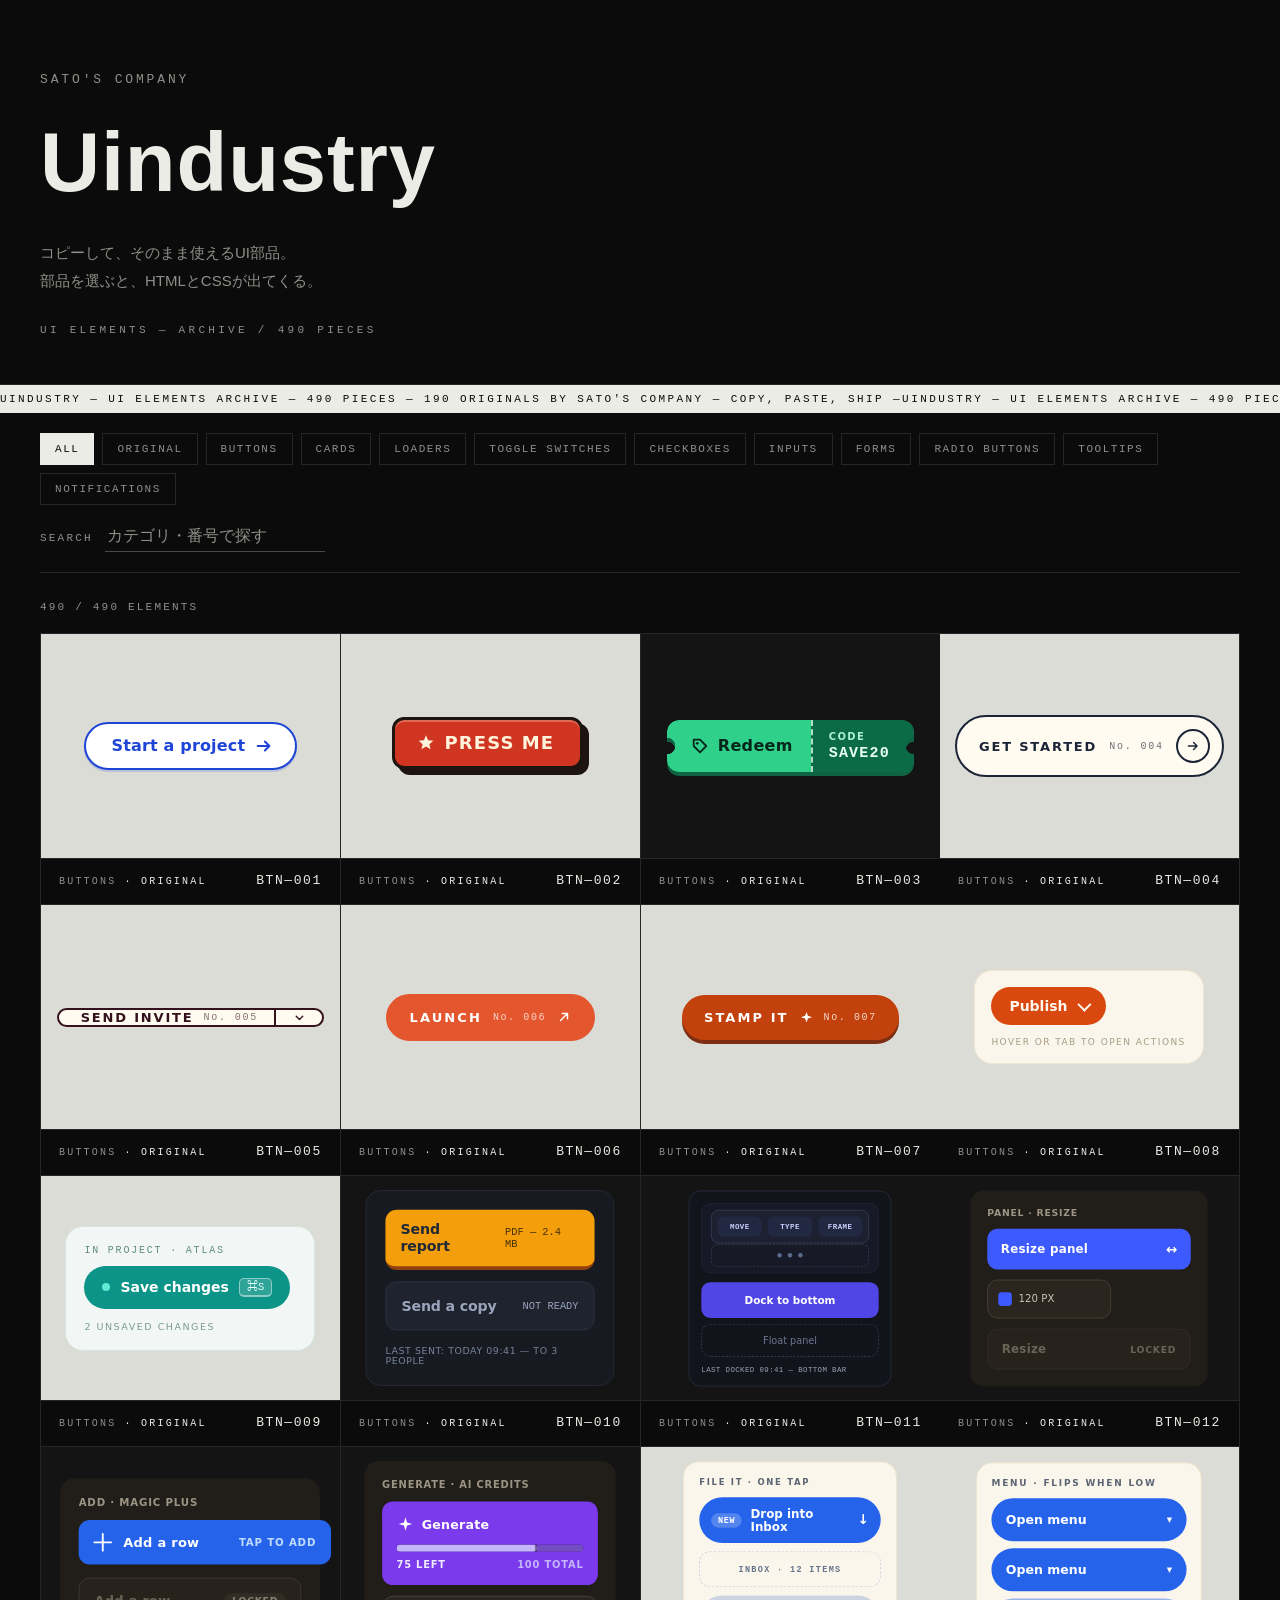
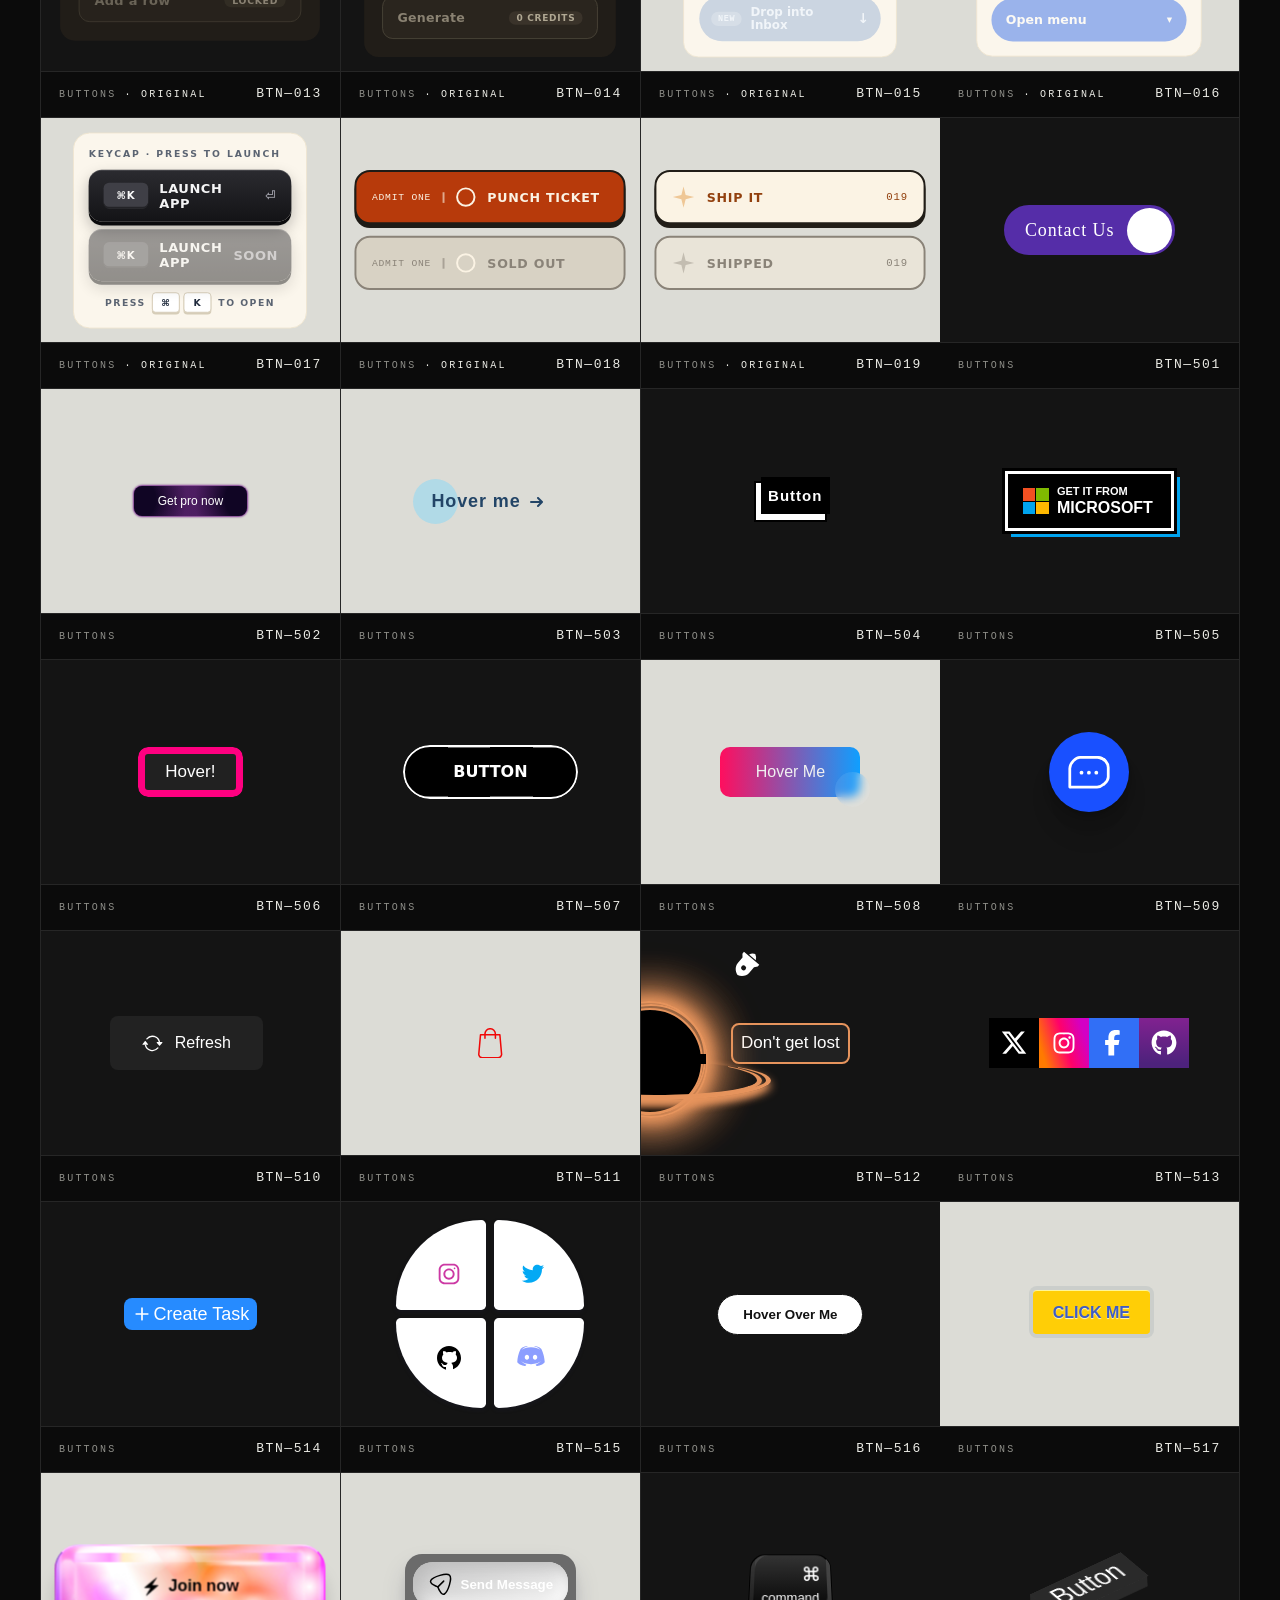
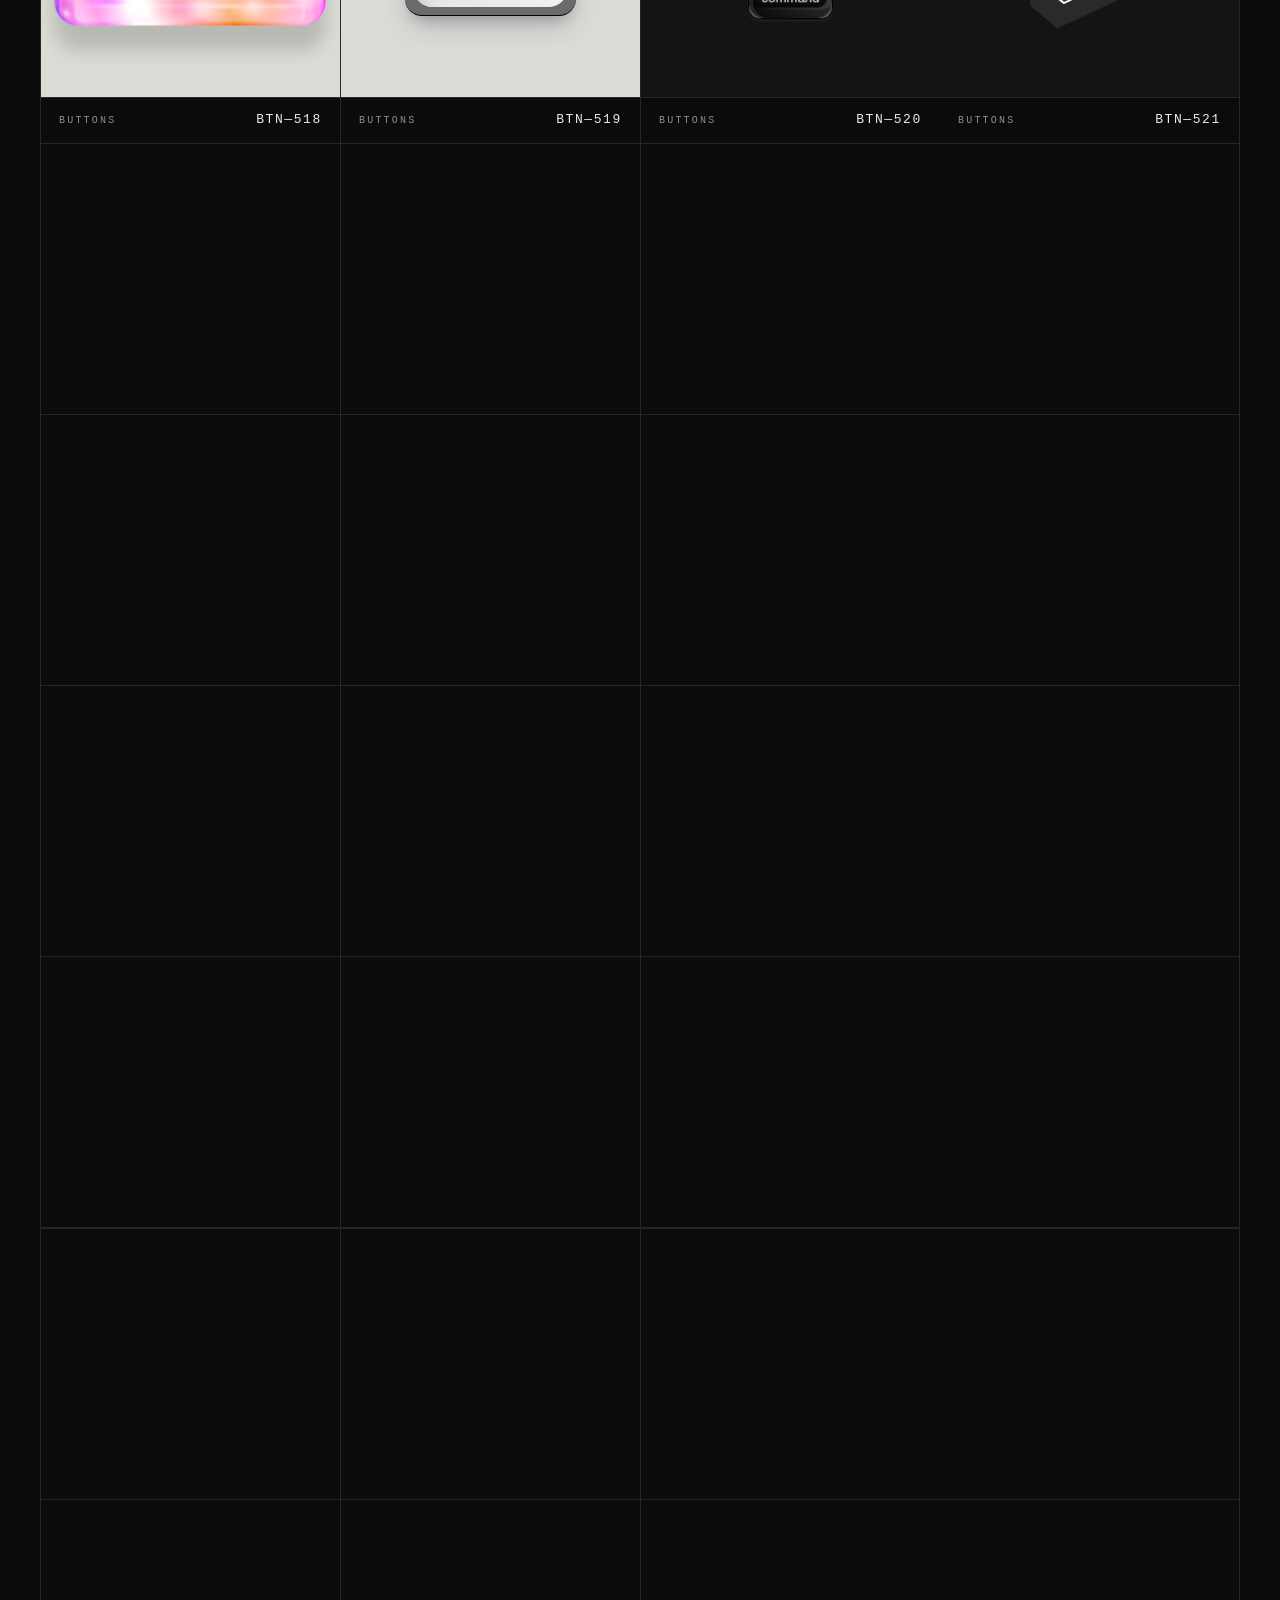
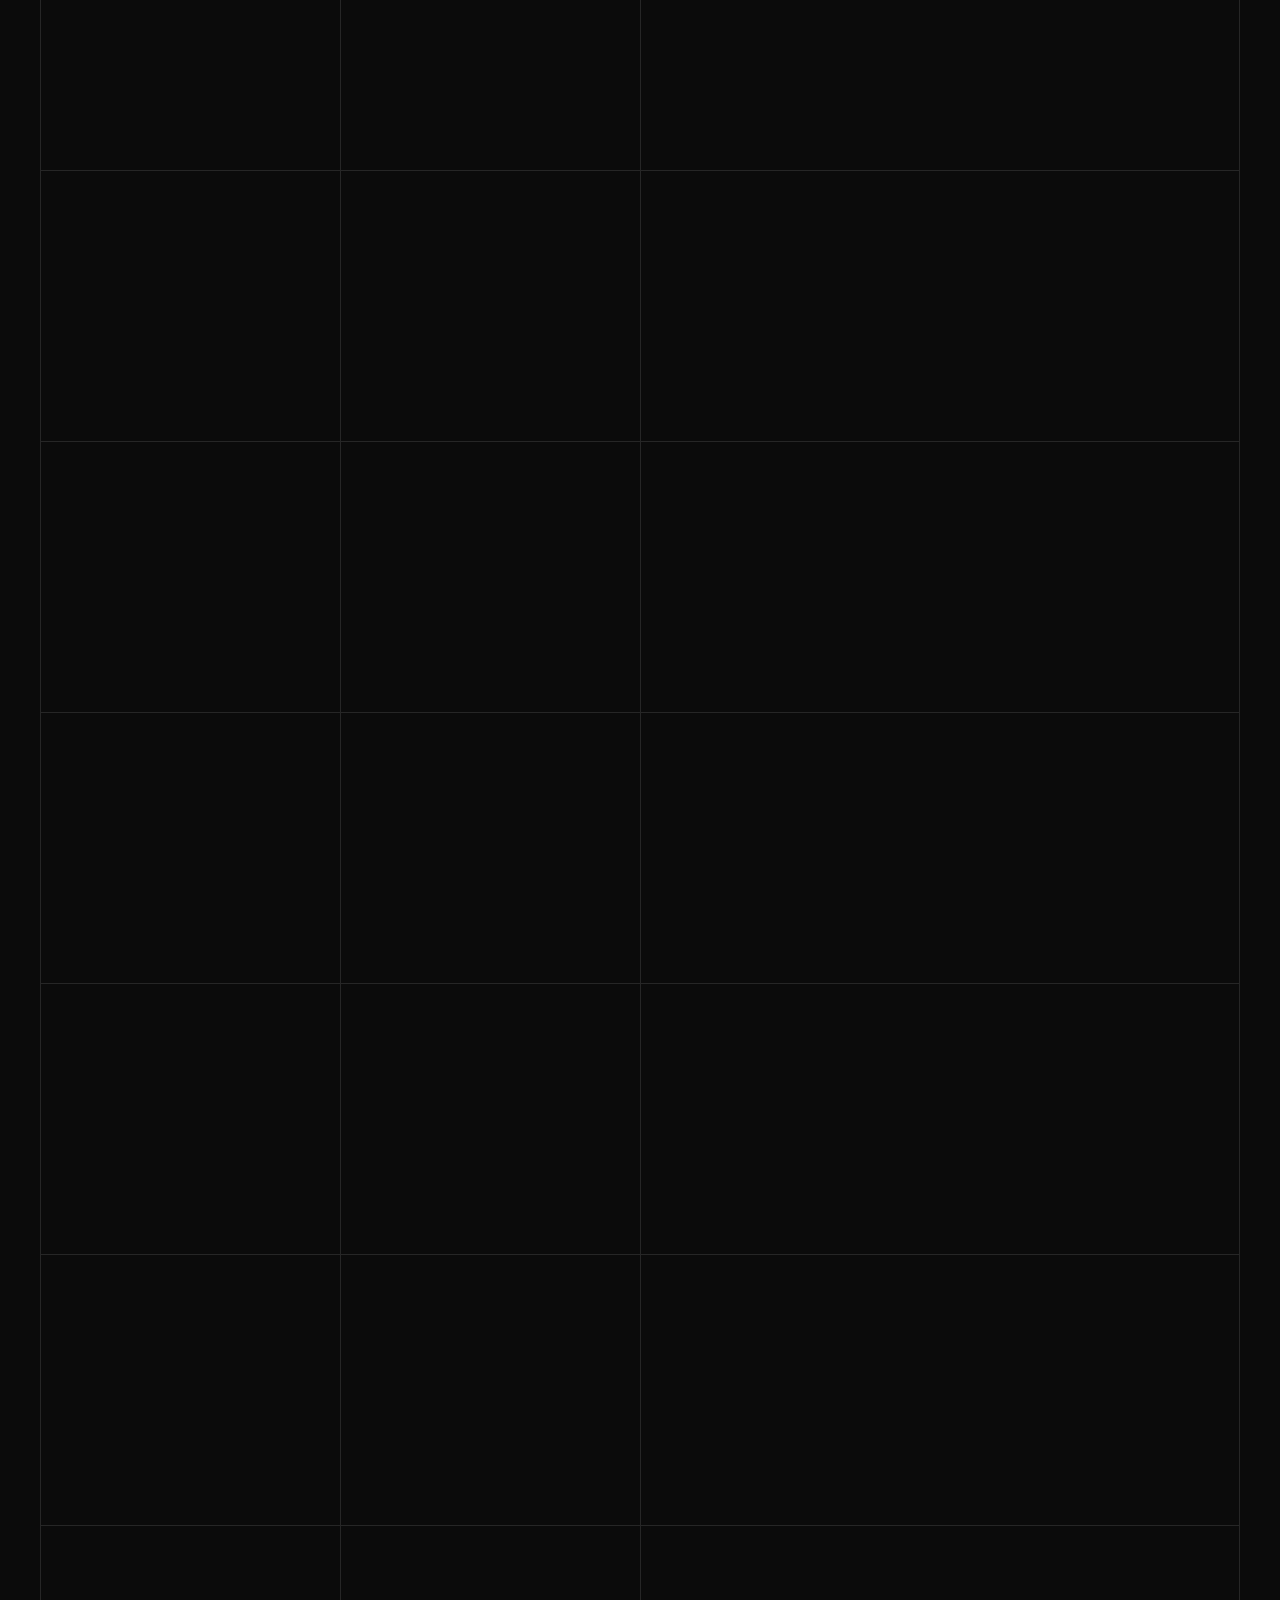
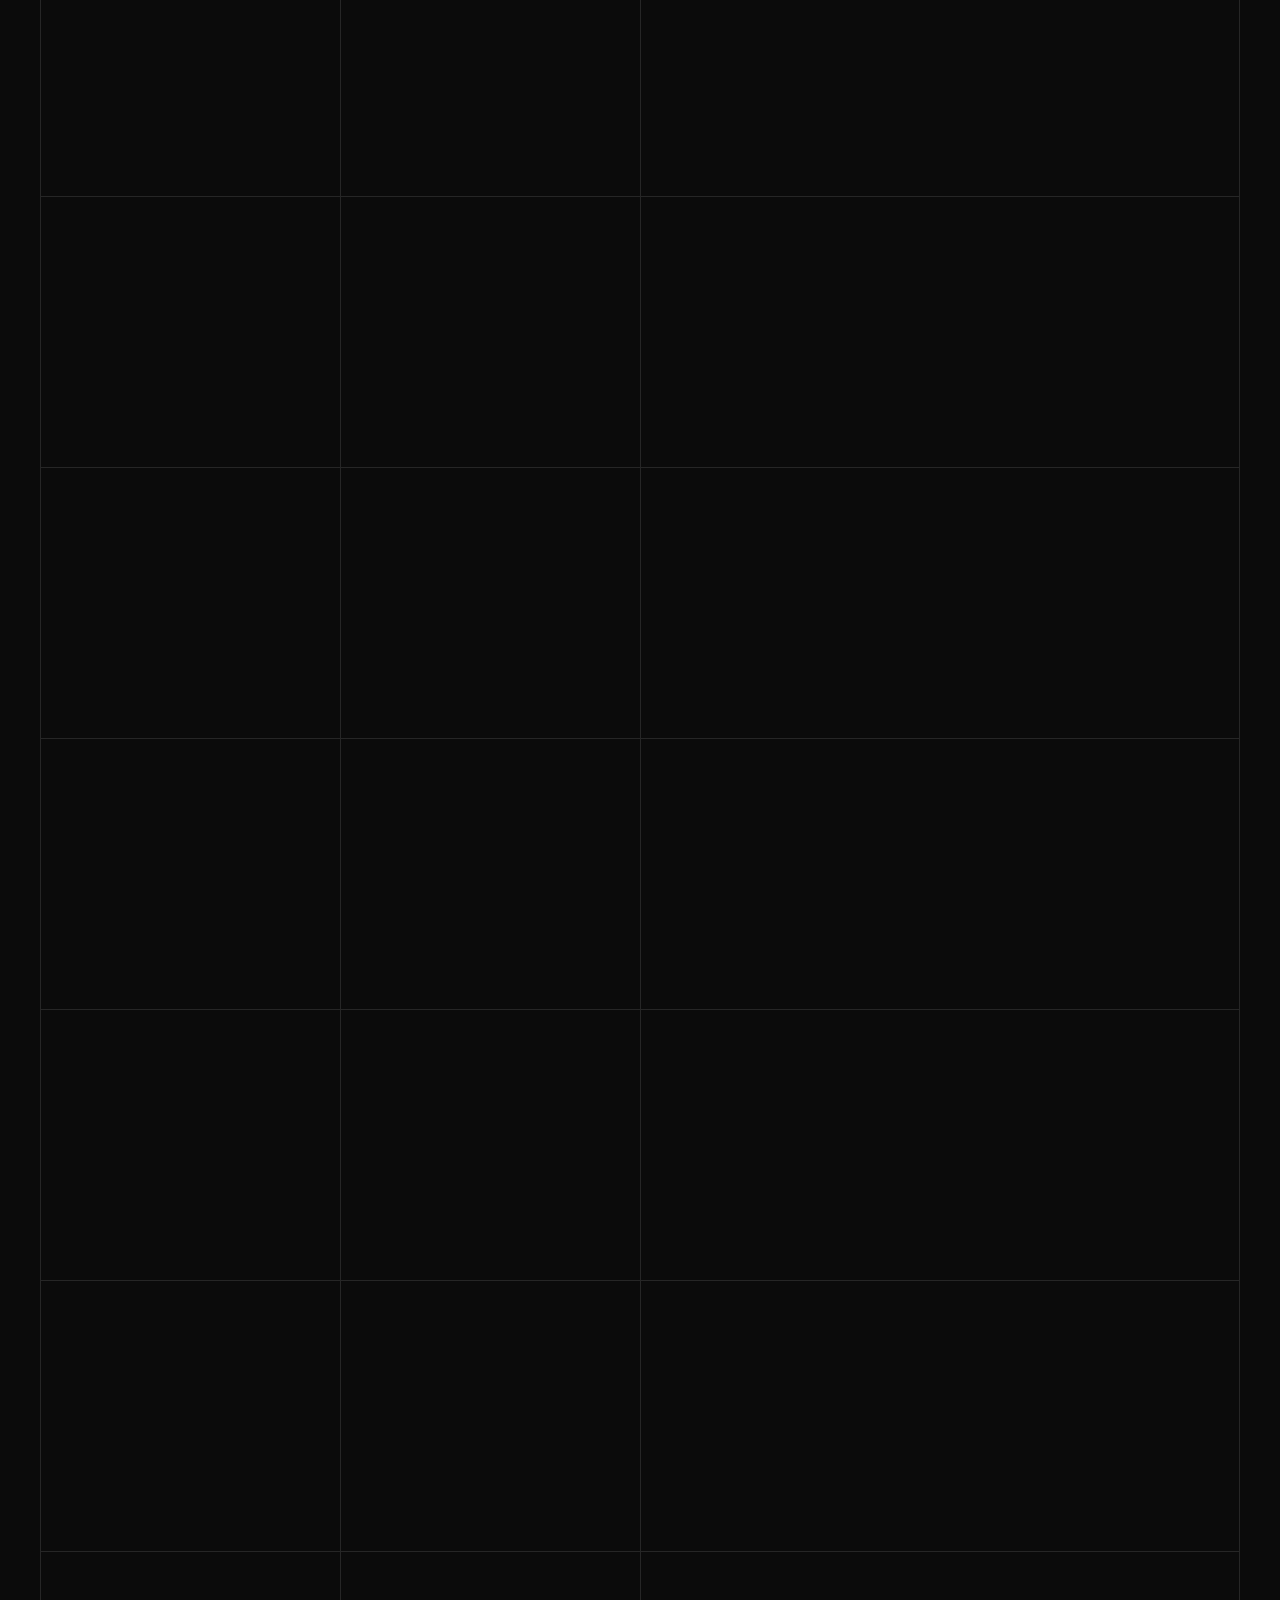
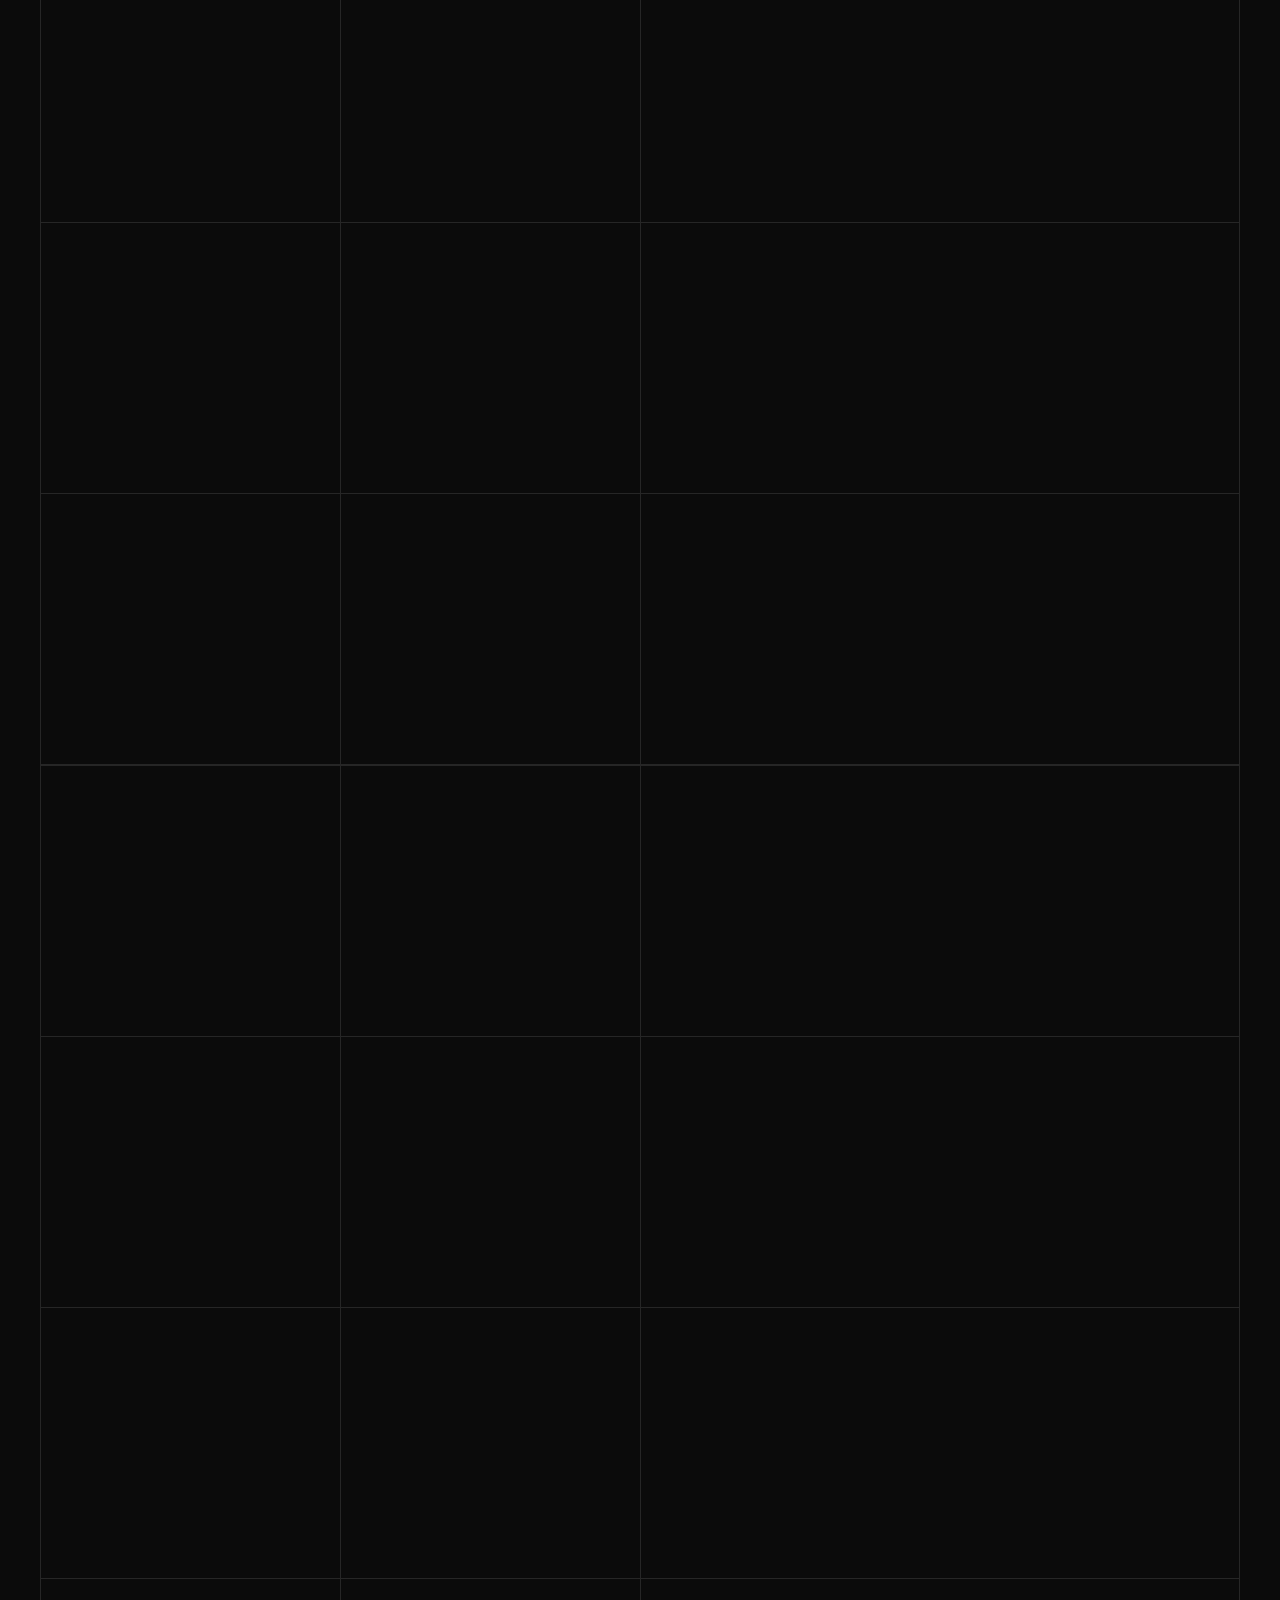
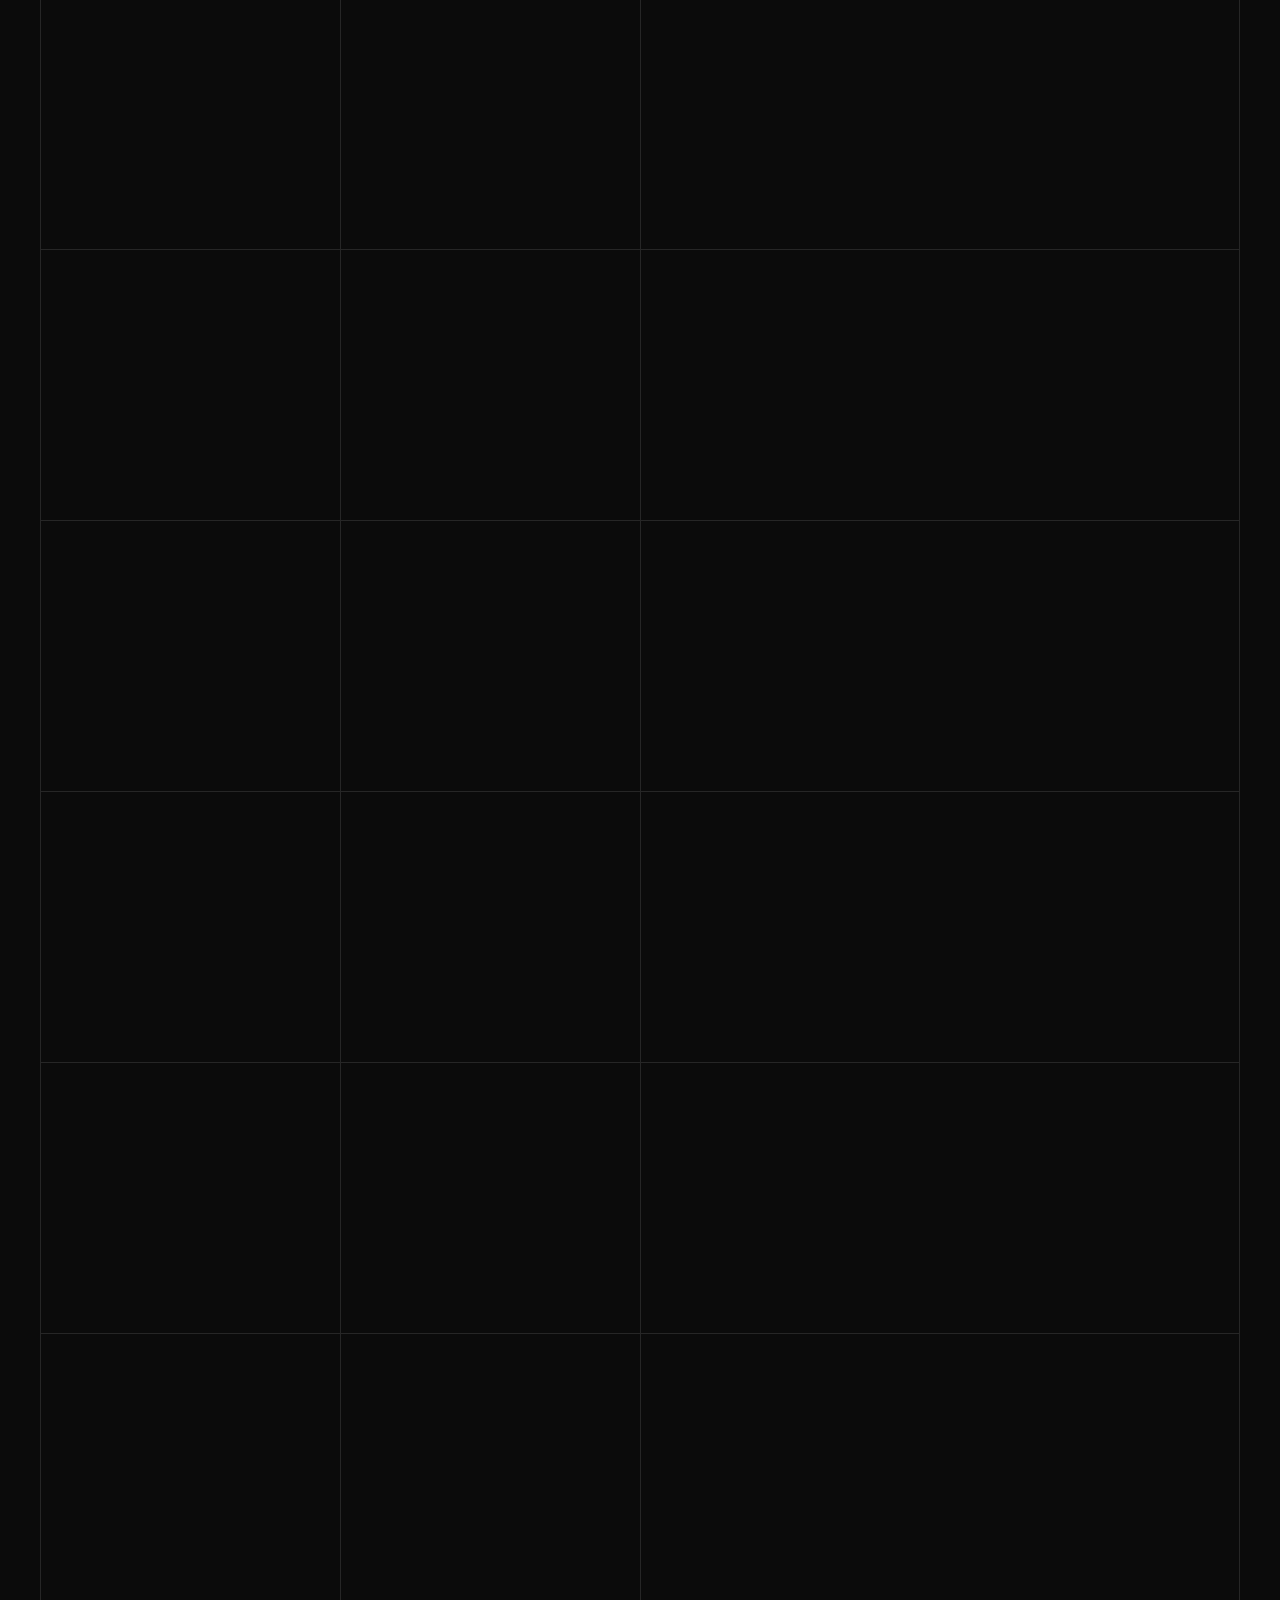
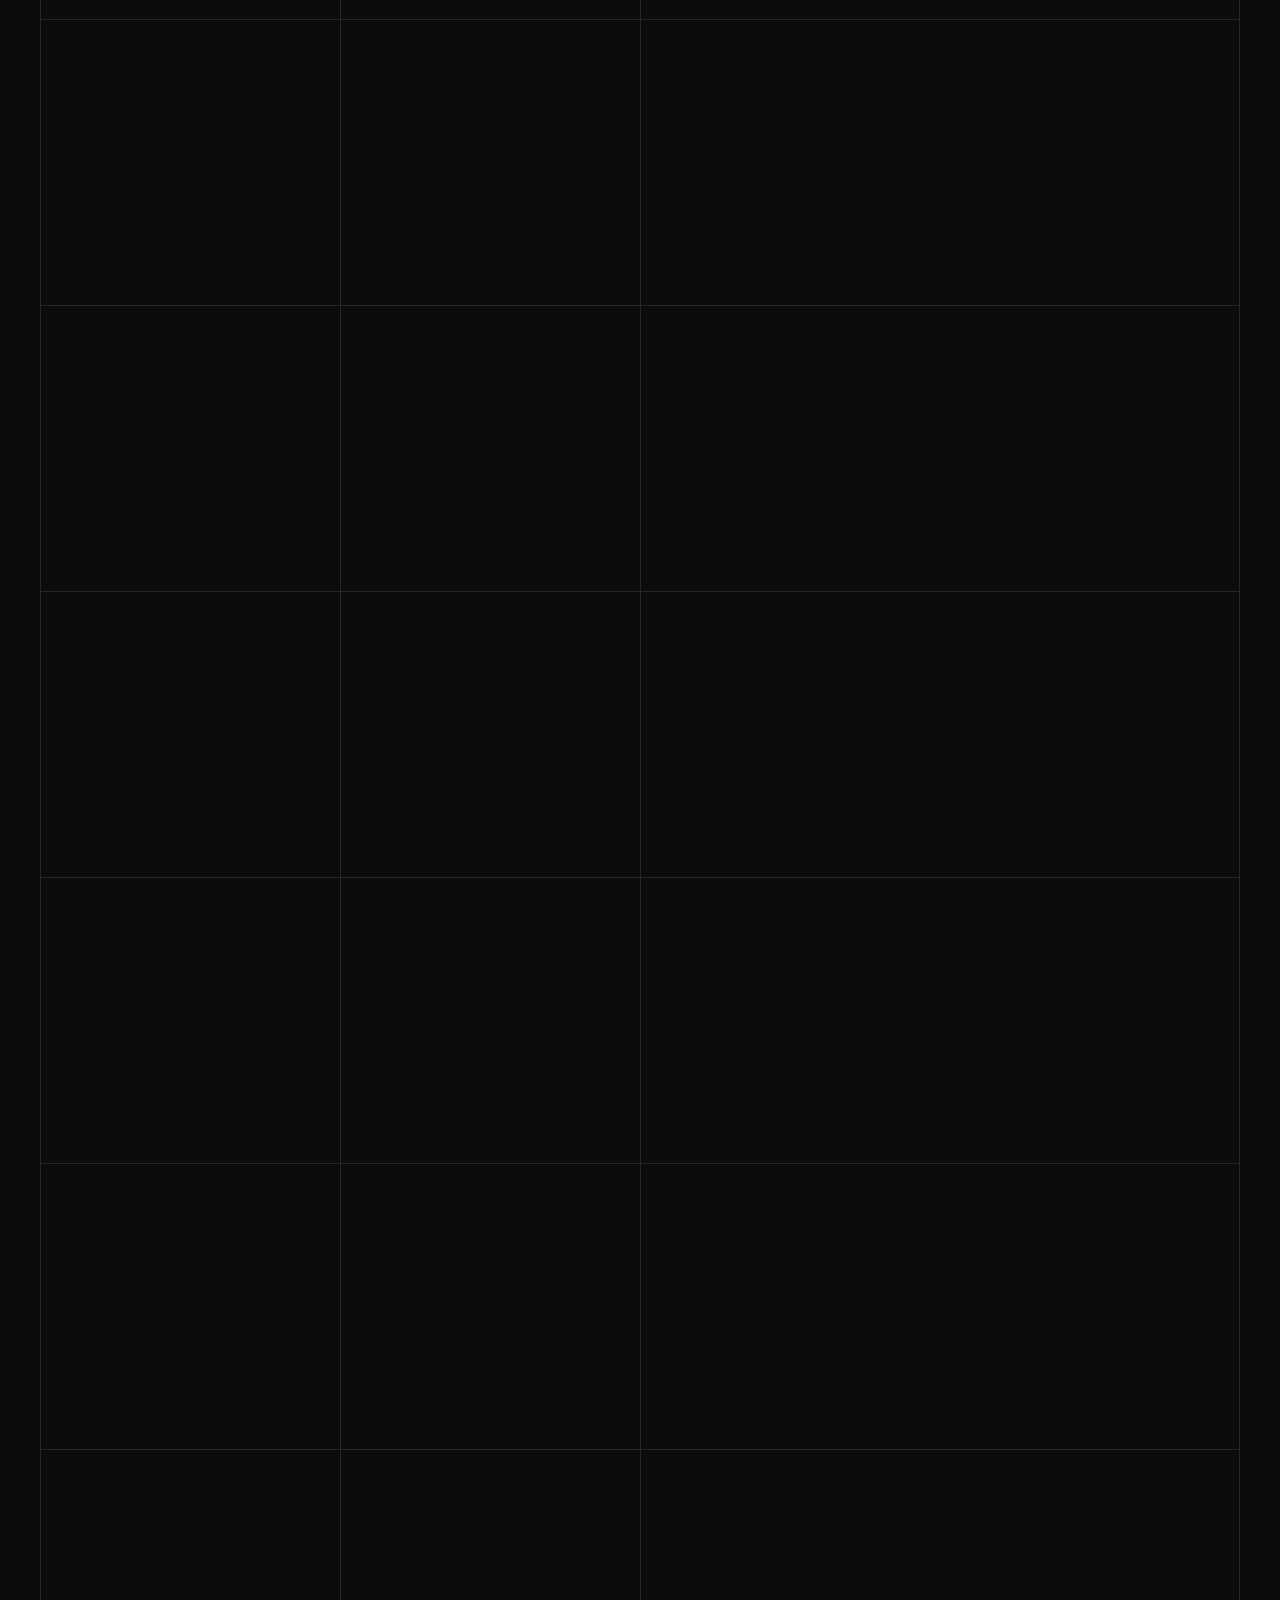
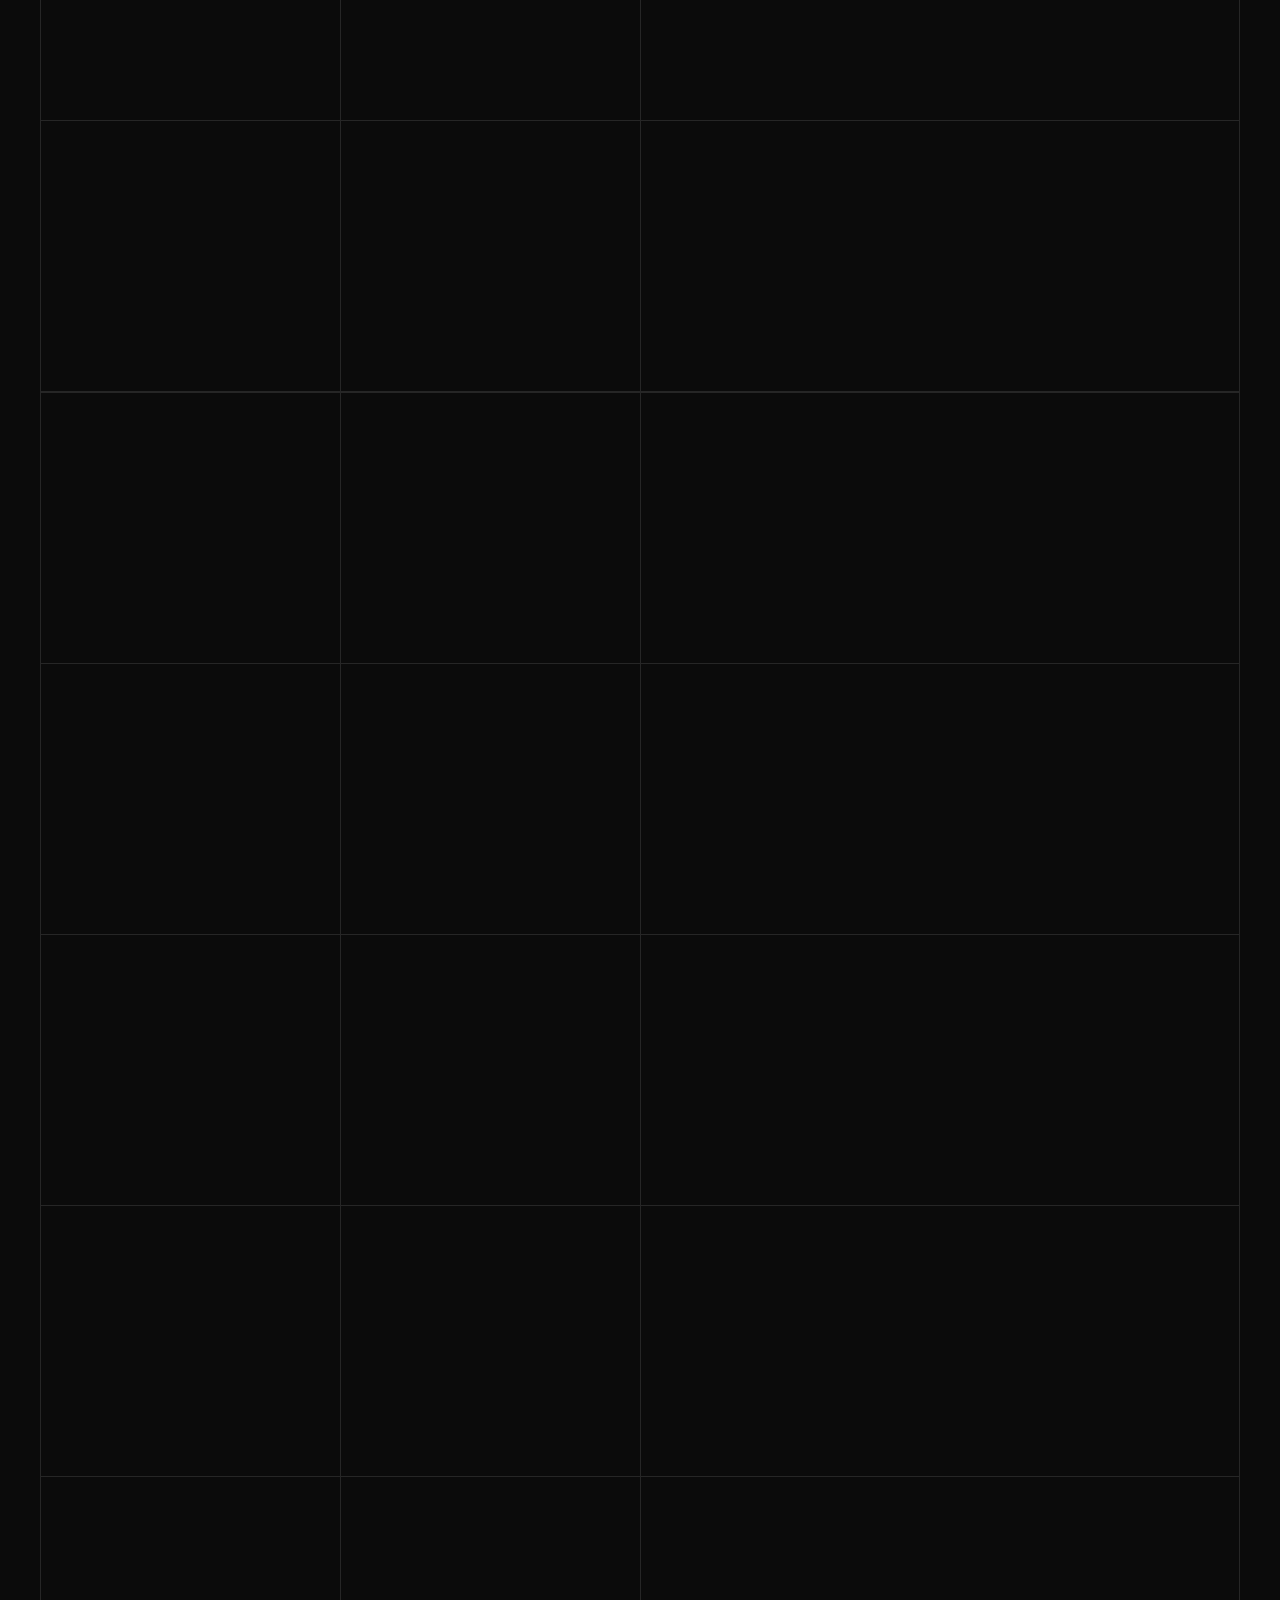
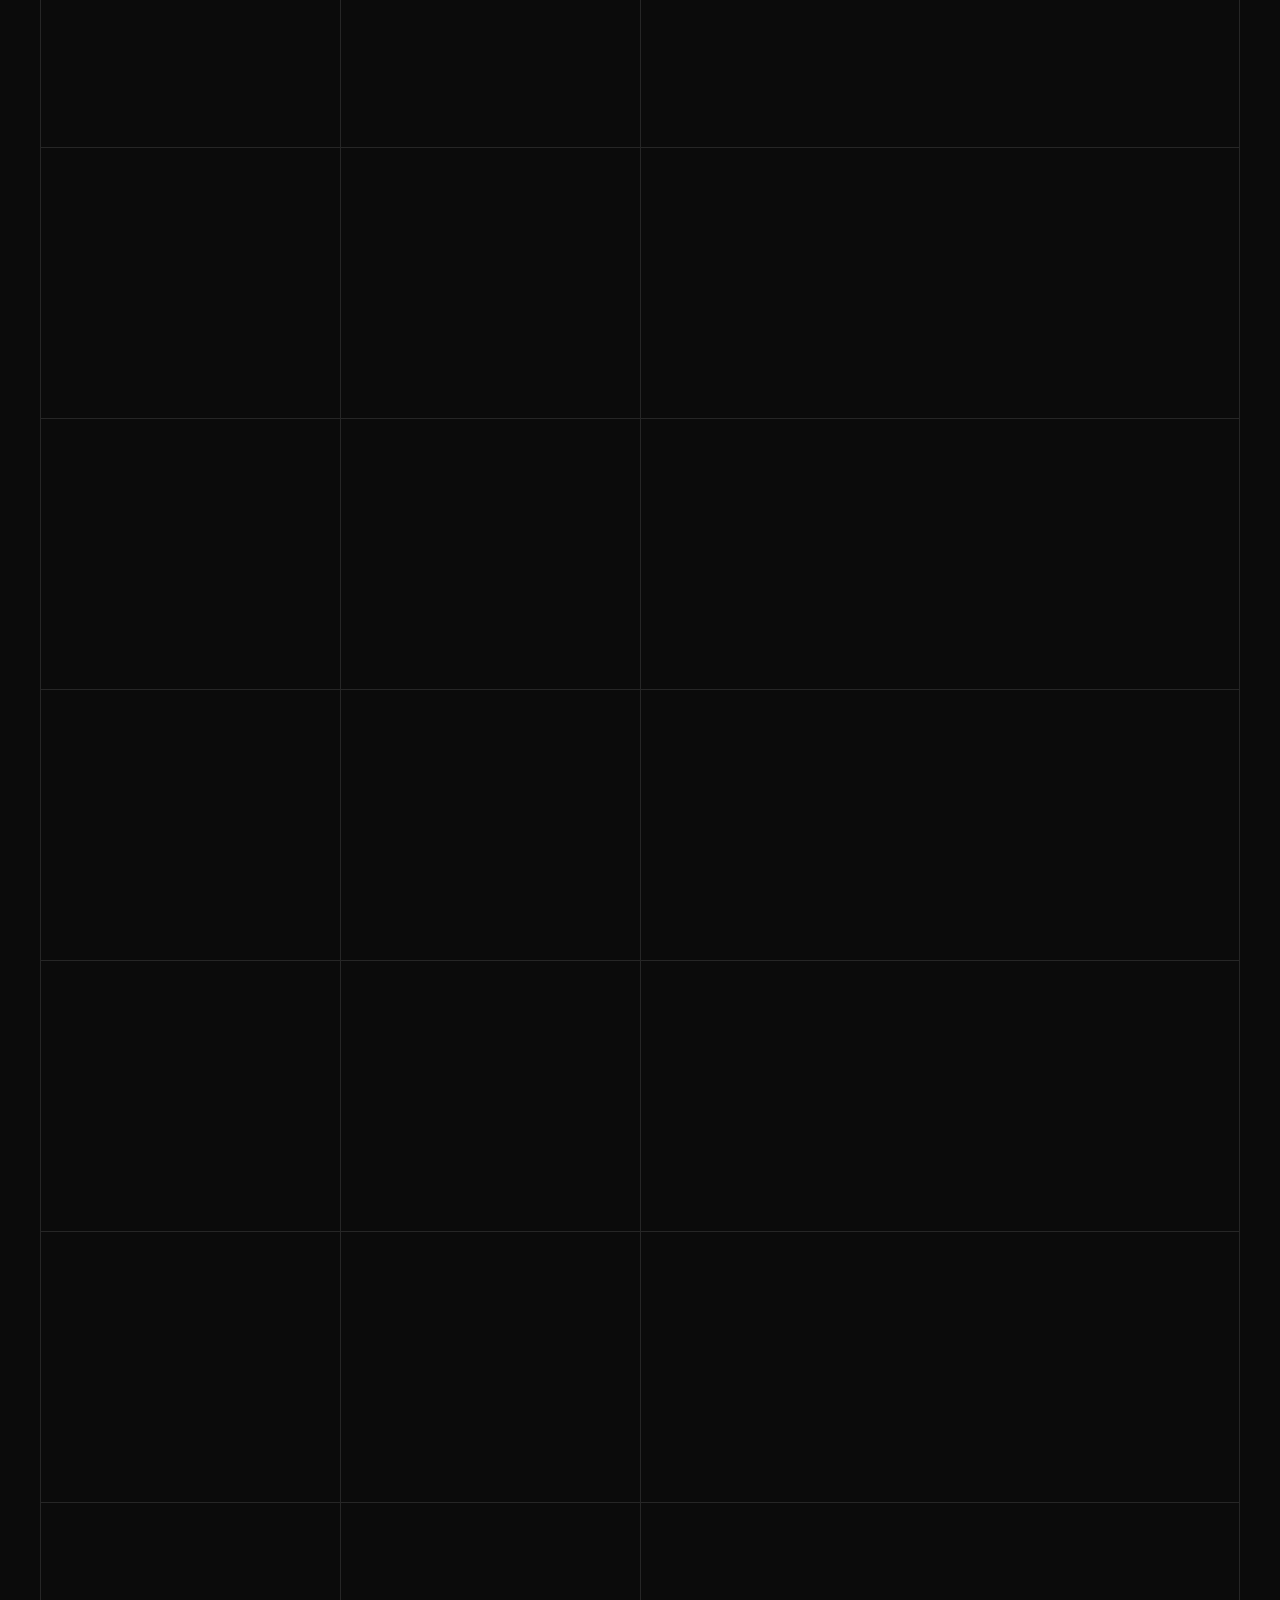
==== index.html @ a1743b8f "Uindustry: add original parts -018 and -019 (490 pieces / 190 originals)" ====
<!DOCTYPE html>
<html lang="ja">
<head>
<meta charset="UTF-8">
<meta name="viewport" content="width=device-width, initial-scale=1.0">
<title>Uindustry — コピーして使えるUI部品アーカイブ | Sato's company</title>
<meta name="description" content="ボタン、カード、ローダー、トグルなど330点のUI部品を収録。HTMLとCSSをそのままコピーして使えます。">
<meta name="theme-color" content="#0B0B0B">
<meta name="color-scheme" content="dark">
<link rel="canonical" href="https://kentaikan0325-alt.github.io/uindustry/">
<meta property="og:type" content="website">
<meta property="og:site_name" content="Uindustry">
<meta property="og:title" content="Uindustry — コピーして使えるUI部品アーカイブ">
<meta property="og:description" content="330点のUI部品を収録。HTMLとCSSをそのままコピーして使えます。">
<meta property="og:url" content="https://kentaikan0325-alt.github.io/uindustry/">
<meta name="twitter:card" content="summary">
<link rel="icon" href="data:image/svg+xml,%3Csvg xmlns='http://www.w3.org/2000/svg' viewBox='0 0 32 32'%3E%3Crect width='32' height='32' fill='%230B0B0B'/%3E%3Cpath d='M9 8v10a7 7 0 0 0 14 0V8' fill='none' stroke='%23ECECE6' stroke-width='3'/%3E%3C/svg%3E">
<link rel="stylesheet" href="assets/style.css">
<!-- Google tag (gtag.js) -->
<script async src="https://www.googletagmanager.com/gtag/js?id=G-GG3XCG6EDQ"></script>
<script>
  window.dataLayer = window.dataLayer || [];
  function gtag(){dataLayer.push(arguments);}
  gtag('js', new Date());
  gtag('config', 'G-GG3XCG6EDQ');
</script>
</head>
<body>

<a class="skip" href="#grid">部品一覧へ移動</a>

<header class="site-header">
  <p class="brand label">Sato's company</p>
  <h1 class="tagline">Uindustry</h1>
  <p class="lead">コピーして、そのまま使えるUI部品。<br>部品を選ぶと、HTMLとCSSが出てくる。</p>
  <p class="header-meta label" id="headerMeta">UI ELEMENTS — ARCHIVE / 490 PIECES</p>
</header>

<div class="ticker" aria-hidden="true"><div class="ticker-track"><span class="ticker-text"></span><span class="ticker-text"></span></div></div>

<main>
  <section class="controls" aria-label="絞り込み">
    <div class="chips" id="chips" role="group" aria-label="カテゴリ"></div>
    <label class="search">
      <span class="label">Search</span>
      <input type="search" id="searchInput" placeholder="カテゴリ・番号で探す" autocomplete="off" enterkeyhint="search">
    </label>
  </section>

  <p class="count label" id="countLabel" role="status"></p>

  <section class="grid" id="grid" aria-label="UI部品" tabindex="-1"></section>
  <p class="empty" id="emptyLabel" hidden>見つからない。</p>
</main>

<noscript><p class="noscript">このページは JavaScript を有効にすると表示されます。</p></noscript>

<footer class="site-footer">
  <p><strong class="tag-own">ORIGINAL</strong> と表示された部品は Uindustry のオリジナルです。コード内のクレジットを残せば、商用・非商用を問わず無料で使えます。クレジットを外して使うには有料ライセンスが必要です。詳しくは <a href="terms.html">利用規約</a> へ。有料ライセンスは月額980円（税込）で、<a href="https://buy.stripe.com/4gMbJ2f4v5FLeWY9ou9Ve00" target="_blank" rel="noopener">こちら</a>から購入できます。</p>
  <p>それ以外の部品（500番台）は、MIT License で公開されているオープンソースのコレクション Uiverse Galaxy をもとに、一部を編集して収録したものです。順次オリジナルに入れ替えます。</p>
  <details class="license">
    <summary class="label">License — MIT（500番台の部品）</summary>
<pre>MIT License

Copyright (c) 2023 Uiverse.io

Permission is hereby granted, free of charge, to any person obtaining a copy
of this software and associated documentation files (the "Software"), to deal
in the Software without restriction, including without limitation the rights
to use, copy, modify, merge, publish, distribute, sublicense, and/or sell
copies of the Software, and to permit persons to whom the Software is
furnished to do so, subject to the following conditions:

The above copyright notice and this permission notice shall be included in all
copies or substantial portions of the Software.

THE SOFTWARE IS PROVIDED "AS IS", WITHOUT WARRANTY OF ANY KIND, EXPRESS OR
IMPLIED, INCLUDING BUT NOT LIMITED TO THE WARRANTIES OF MERCHANTABILITY,
FITNESS FOR A PARTICULAR PURPOSE AND NONINFRINGEMENT. IN NO EVENT SHALL THE
AUTHORS OR COPYRIGHT HOLDERS BE LIABLE FOR ANY CLAIM, DAMAGES OR OTHER
LIABILITY, WHETHER IN AN ACTION OF CONTRACT, TORT OR OTHERWISE, ARISING FROM,
OUT OF OR IN CONNECTION WITH THE SOFTWARE OR THE USE OR OTHER DEALINGS IN THE
SOFTWARE.</pre>
  </details>
  <p class="footer-sub label">Sato's company ／ <a href="terms.html">利用規約</a> ／ <a href="tokushoho.html">特定商取引法に基づく表記</a></p>
</footer>

<dialog class="modal" id="modal" aria-labelledby="modalTitle">
  <div class="modal-head">
    <div>
      <p class="modal-category label" id="modalCategory"></p>
      <h2 class="modal-title" id="modalTitle"></h2>
    </div>
    <div class="modal-actions">
      <button class="icon-btn" id="modalPrev" aria-label="前の部品">←</button>
      <button class="icon-btn" id="modalNext" aria-label="次の部品">→</button>
      <button class="icon-btn" id="modalClose" aria-label="閉じる">×</button>
    </div>
  </div>

  <div class="modal-preview" id="modalPreview">
    <button class="ground-toggle" id="groundToggle" aria-label="プレビューの背景を切り替える"></button>
  </div>

  <button class="code-reveal" id="codeReveal" type="button" aria-expanded="false" aria-controls="codeArea">コードを表示</button>
  <div id="codeArea" hidden>
  <div class="tabs" role="tablist" aria-label="コード">
    <button class="tab" id="tabHtml" role="tab" aria-controls="codeBlock" aria-selected="true">HTML</button>
    <button class="tab" id="tabCss" role="tab" aria-controls="codeBlock" aria-selected="false" tabindex="-1">CSS</button>
    <button class="copy-btn" id="copyBtn">クレジット付きでコピー（HTML）</button>
  </div>
  <pre class="code" id="codeBlock" role="tabpanel" tabindex="0" aria-labelledby="tabHtml"><code id="codeText"></code></pre>
  </div>
  <p class="copy-note label" id="copyNote" aria-live="polite"></p>
  <p class="license-note"><span id="licenseText"></span> <a href="terms.html">利用規約</a></p>
  <p class="license-cta" id="licenseCta" hidden>クレジットを外して使いたい場合は <a href="https://buy.stripe.com/4gMbJ2f4v5FLeWY9ou9Ve00" target="_blank" rel="noopener">有料ライセンス（月額980円）</a> をご利用ください。</p>
</dialog>

<script src="assets/app.js"></script>
</body>
</html>
---- assets/style.css ----
/* Uindustry — Sato's company. UI element archive.
   Editorial, monochrome: black ground, off-white type, thin rules. */

:root {
  --bg: #0B0B0B;
  --panel: #141414;
  --ink: #ECECE6;
  --gray: #8F8F89;      /* 6:1 on --bg, readable at label sizes */
  --line: #262626;
  --line-strong: #4A4A47;
  --ground-light: #DCDCD6;
  --ground-dark: #141414;
  --sans: "Helvetica Neue", Arial, "Hiragino Kaku Gothic ProN", "Yu Gothic", sans-serif;
  --mono: ui-monospace, "SF Mono", Menlo, Consolas, monospace;
  --gutter: 40px;
}

* { box-sizing: border-box; }

html, body { margin: 0; padding: 0; }
html:has(dialog[open]) { overflow: hidden; }

body {
  background: var(--bg);
  color: var(--ink);
  font-family: var(--sans);
  -webkit-font-smoothing: antialiased;
  -webkit-text-size-adjust: 100%;
}

button, input { font: inherit; color: inherit; }

:focus-visible { outline: 2px solid var(--ink); outline-offset: 2px; }

.label {
  font-family: var(--mono);
  font-size: 11px;
  letter-spacing: 0.2em;
  text-transform: uppercase;
  color: var(--gray);
}

.skip {
  position: absolute; left: var(--gutter); top: -60px;
  background: var(--ink); color: var(--bg);
  padding: 10px 16px; font-size: 13px; text-decoration: none; z-index: 10;
}
.skip:focus { top: 12px; }

/* ---------- header ---------- */

.site-header {
  padding: 72px var(--gutter) 48px;
  border-bottom: 1px solid var(--line);
  max-width: 1280px;
  margin: 0 auto;
}

.brand { font-size: 13px; letter-spacing: 0.22em; margin: 0 0 28px; }

.tagline {
  font-size: clamp(40px, 6.5vw, 84px);
  font-weight: 600;
  line-height: 1.15;
  letter-spacing: 0.01em;
  margin: 0;
}

.lead {
  font-size: 15px;
  line-height: 1.9;
  color: var(--gray);
  max-width: 34em;
  margin: 28px 0 0;
}

.header-meta { letter-spacing: 0.3em; margin: 28px 0 0; }

/* ---------- layout ---------- */

main {
  max-width: 1280px;
  margin: 0 auto;
  padding: 0 var(--gutter) 96px;
}

/* ---------- controls ---------- */

.controls {
  position: sticky;
  top: 0;
  z-index: 5;
  background: var(--bg);
  display: flex;
  flex-wrap: wrap;
  gap: 16px 40px;
  align-items: center;
  justify-content: space-between;
  padding: 20px 0;
  border-bottom: 1px solid var(--line);
}

.chips { display: flex; flex-wrap: wrap; gap: 8px; min-width: 0; }

.chip {
  font-family: var(--mono);
  font-size: 11px;
  letter-spacing: 0.14em;
  text-transform: uppercase;
  white-space: nowrap;
  background: transparent;
  color: var(--gray);
  border: 1px solid var(--line);
  border-radius: 0;
  padding: 9px 14px;
  cursor: pointer;
  transition: color .15s, border-color .15s, background .15s;
}

.chip:hover { color: var(--ink); border-color: var(--line-strong); }

.chip[aria-pressed="true"] {
  color: var(--bg);
  background: var(--ink);
  border-color: var(--ink);
}

.search { display: flex; align-items: baseline; gap: 12px; }

.search input {
  background: transparent;
  border: none;
  border-bottom: 1px solid var(--line-strong);
  border-radius: 0;
  font-size: 16px;            /* 16px: iOS does not zoom on focus */
  padding: 6px 2px;
  width: 220px;
  outline: none;
  -webkit-appearance: none;
  appearance: none;
}

.search input:focus { border-bottom-color: var(--ink); }
.search input:focus-visible { outline: none; box-shadow: 0 2px 0 var(--ink); }
.search input::placeholder { color: var(--gray); opacity: 1; }

.count { margin: 28px 0 20px; }

.empty {
  color: var(--gray);
  font-size: 18px;
  padding: 64px 0;
  text-align: center;
}

/* ---------- grid & cards ---------- */

.grid {
  display: grid;
  grid-template-columns: repeat(auto-fill, minmax(min(100%, 250px), 1fr));
  gap: 1px;
  background: var(--line);
  border: 1px solid var(--line);
}

.card {
  position: relative;
  background: var(--bg);
  display: flex;
  flex-direction: column;
  content-visibility: auto;
  contain-intrinsic-size: auto 300px;
}

.card[hidden], .grid[hidden] { display: none; }

.card-preview {
  aspect-ratio: 4 / 3;
  position: relative;
  overflow: hidden;
}

.preview-host {
  position: absolute;
  inset: 0;
  display: flex;
  align-items: center;
  justify-content: center;
  overflow: hidden;
}

.card-meta {
  display: flex;
  align-items: baseline;
  justify-content: space-between;
  gap: 12px;
  padding: 14px 18px 16px;
  border-top: 1px solid var(--line);
}

.card-category { font-size: 10px; letter-spacing: 0.22em; margin: 0; }
.tag-own { color: var(--ink); }

.card-open {
  font-family: var(--mono);
  font-size: 13px;
  letter-spacing: 0.12em;
  background: none;
  border: none;
  padding: 0;
  cursor: pointer;
  color: var(--ink);
}

/* the whole card is the hit area of its button */
.card-open::after { content: ""; position: absolute; inset: 0; }
.card-open:focus-visible { outline: none; }
.card:has(.card-open:focus-visible) { outline: 2px solid var(--ink); outline-offset: -2px; z-index: 1; }

.card::after {
  content: "VIEW CODE";
  position: absolute;
  top: 10px; right: 10px;
  font-family: var(--mono);
  font-size: 10px;
  letter-spacing: 0.18em;
  background: var(--ink);
  color: var(--bg);
  padding: 5px 8px;
  opacity: 0;
  transition: opacity .15s;
  pointer-events: none;
}
@media (hover: hover) { .card:hover::after { opacity: 1; } }

/* ---------- footer ---------- */

.site-footer {
  border-top: 1px solid var(--line);
  max-width: 1280px;
  margin: 0 auto;
  padding: 40px var(--gutter) 56px;
  color: var(--gray);
  font-size: 13px;
  line-height: 1.9;
}

.site-footer p { margin: 0 0 12px; max-width: 46em; }

.license { margin-top: 20px; max-width: 46em; }
.license summary { cursor: pointer; width: fit-content; }
.license summary:hover { color: var(--ink); }
.license pre {
  font-family: var(--mono);
  font-size: 11.5px;
  line-height: 1.7;
  white-space: pre-wrap;
  border: 1px solid var(--line);
  padding: 20px;
  margin: 16px 0 0;
}

.footer-sub { margin-top: 32px !important; letter-spacing: 0.22em; }

/* ---------- modal ---------- */

dialog.modal {
  background: var(--bg);
  color: var(--ink);
  border: 1px solid var(--line-strong);
  width: min(880px, calc(100% - 32px));
  max-height: calc(100dvh - 48px);
  padding: 32px 40px 36px;
  overflow-y: auto;
  overscroll-behavior: contain;
}

dialog.modal::backdrop { background: rgba(0, 0, 0, 0.82); }

.modal-head {
  display: flex;
  justify-content: space-between;
  align-items: flex-start;
  gap: 24px;
}

.modal-category { margin: 0 0 10px; letter-spacing: 0.22em; }

.modal-title {
  font-family: var(--mono);
  font-size: 26px;
  font-weight: 500;
  letter-spacing: 0.08em;
  margin: 0;
}

.modal-actions { display: flex; gap: 8px; flex: none; }

.icon-btn {
  background: transparent;
  border: 1px solid var(--line-strong);
  border-radius: 0;
  font-size: 18px;
  line-height: 1;
  width: 44px;
  height: 44px;
  cursor: pointer;
}
.icon-btn:hover { background: var(--ink); color: var(--bg); border-color: var(--ink); }

.modal-preview {
  margin-top: 24px;
  border: 1px solid var(--line);
  height: 340px;
  position: relative;
  overflow: hidden;
}

.ground-toggle {
  position: absolute;
  right: 10px; bottom: 10px;
  z-index: 2;
  font-family: var(--mono);
  font-size: 10px;
  letter-spacing: 0.18em;
  background: var(--bg);
  color: var(--ink);
  border: 1px solid var(--line-strong);
  border-radius: 0;
  padding: 7px 10px;
  cursor: pointer;
}

.tabs {
  display: flex;
  align-items: center;
  margin-top: 28px;
  border-bottom: 1px solid var(--line);
}

.tab {
  font-family: var(--mono);
  font-size: 12px;
  letter-spacing: 0.18em;
  background: transparent;
  border: none;
  border-bottom: 2px solid transparent;
  color: var(--gray);
  padding: 12px 18px;
  cursor: pointer;
}

.tab[aria-selected="true"] { color: var(--ink); border-bottom-color: var(--ink); }

.copy-btn {
  margin-left: auto;
  font-family: var(--mono);
  font-size: 12px;
  letter-spacing: 0.18em;
  background: var(--ink);
  color: var(--bg);
  border: 1px solid var(--ink);
  border-radius: 0;
  padding: 9px 20px;
  min-width: 132px;
  cursor: pointer;
}

.copy-btn:hover { background: transparent; color: var(--ink); }

.code-reveal {
  display: block;
  margin-top: 28px;
  font-family: var(--mono);
  font-size: 12px;
  letter-spacing: 0.18em;
  background: transparent;
  color: var(--ink);
  border: 1px solid var(--line-strong, #4A4A47);
  border-radius: 0;
  padding: 10px 22px;
  cursor: pointer;
}
.code-reveal:hover { border-color: var(--ink); }

.license-cta { font-size: 13px; line-height: 1.8; margin: 10px 0 0; }
.license-cta a { color: var(--ink); text-underline-offset: 3px; }

.code {
  margin: 0;
  background: var(--panel);
  border: 1px solid var(--line);
  border-top: none;
  padding: 20px;
  max-height: 380px;
  overflow: auto;
  -webkit-overflow-scrolling: touch;
}

.code code {
  font-family: var(--mono);
  font-size: 12.5px;
  line-height: 1.7;
  white-space: pre;
  tab-size: 2;
}

.copy-note { min-height: 16px; margin: 12px 0 0; letter-spacing: 0.14em; text-transform: none; }

.license-note {
  font-size: 12px;
  line-height: 1.8;
  color: var(--gray);
  margin: 14px 0 0;
}
.license-note a, .site-footer a { color: var(--ink); text-underline-offset: 3px; }

.noscript { max-width: 1280px; margin: 0 auto; padding: 40px var(--gutter); color: var(--gray); }

@media (max-width: 640px) {
  :root { --gutter: 20px; }
  .site-header { padding-top: 48px; padding-bottom: 36px; }
  main { padding-bottom: 72px; }
  .controls { padding: 14px 0; gap: 12px; }
  /* one scrolling row instead of five wrapped rows */
  .chips {
    flex-wrap: nowrap;
    overflow-x: auto;
    width: calc(100% + var(--gutter) * 2);
    margin: 0 calc(var(--gutter) * -1);
    padding: 2px var(--gutter);
    scrollbar-width: none;
  }
  .chips::-webkit-scrollbar { display: none; }
  .search { width: 100%; }
  .search input { flex: 1; width: auto; }
  .grid { grid-template-columns: repeat(2, minmax(0, 1fr)); }
  .card-meta { flex-direction: column; gap: 6px; padding: 12px 12px 14px; }
  dialog.modal { padding: 20px 16px 24px; max-height: calc(100dvh - 24px); }
  .modal-title { font-size: 21px; }
  .modal-preview { height: 260px; }
  .tab { padding: 12px 14px; }
  .copy-btn { min-width: 0; padding: 9px 14px; }
}

@media (prefers-reduced-motion: reduce) {
  * { transition: none !important; animation: none !important; }
  .grid.reveal-on .card { opacity: 1 !important; transform: none !important; }
}

/* ============ motion — site chrome ============
   Appearance / transition / reaction only. All of it stops under
   prefers-reduced-motion (see the media query above). */

@keyframes uind-rise {
  from { opacity: 0; transform: translateY(14px); }
  to { opacity: 1; transform: none; }
}
.site-header .brand { animation: uind-rise .7s cubic-bezier(.22, 1, .36, 1) both; }
.site-header .tagline { animation: uind-rise .8s cubic-bezier(.22, 1, .36, 1) .08s both; }
.site-header .lead { animation: uind-rise .8s cubic-bezier(.22, 1, .36, 1) .16s both; }
.site-header .header-meta { animation: uind-rise .8s cubic-bezier(.22, 1, .36, 1) .24s both; }

.ticker { overflow: hidden; background: var(--ink); color: var(--bg); }
.ticker-track { display: flex; width: max-content; animation: uind-ticker 38s linear infinite; }
.ticker:hover .ticker-track { animation-play-state: paused; }
.ticker-track span {
  padding: 8px 0;
  font-family: var(--mono);
  font-size: 11px;
  letter-spacing: .22em;
  white-space: nowrap;
}
@keyframes uind-ticker { to { transform: translateX(-50%); } }

.grid.reveal-on .card { opacity: 0; transform: translateY(10px); }
.grid.reveal-on .card.is-in {
  opacity: 1;
  transform: none;
  transition: opacity .45s ease var(--rvd, 0ms), transform .5s cubic-bezier(.22, 1, .36, 1) var(--rvd, 0ms);
}

.modal[open] { animation: uind-modal-in .34s cubic-bezier(.34, 1.35, .5, 1) both; }
.modal::backdrop { animation: uind-fade-in .22s ease both; }
@keyframes uind-modal-in {
  from { opacity: 0; transform: translateY(14px) scale(.985); }
  to { opacity: 1; transform: none; }
}
@keyframes uind-fade-in { from { opacity: 0; } }
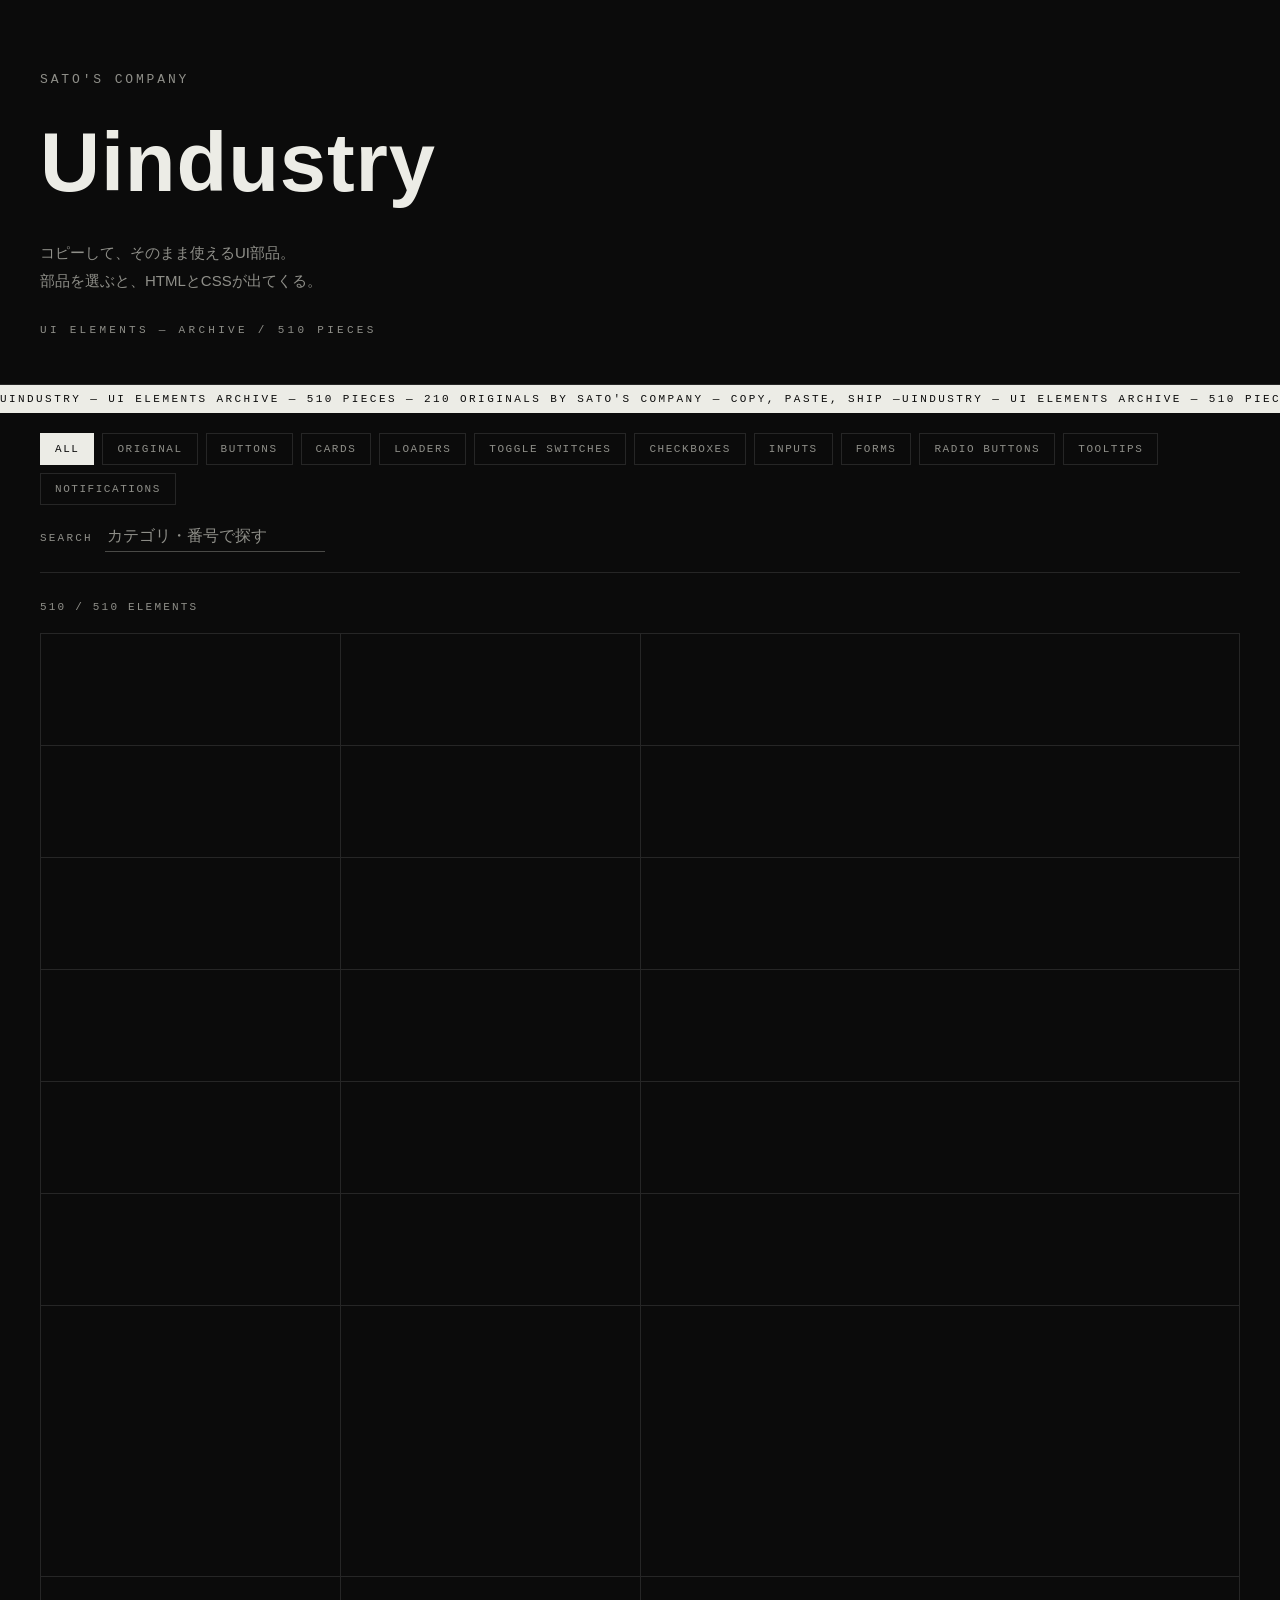
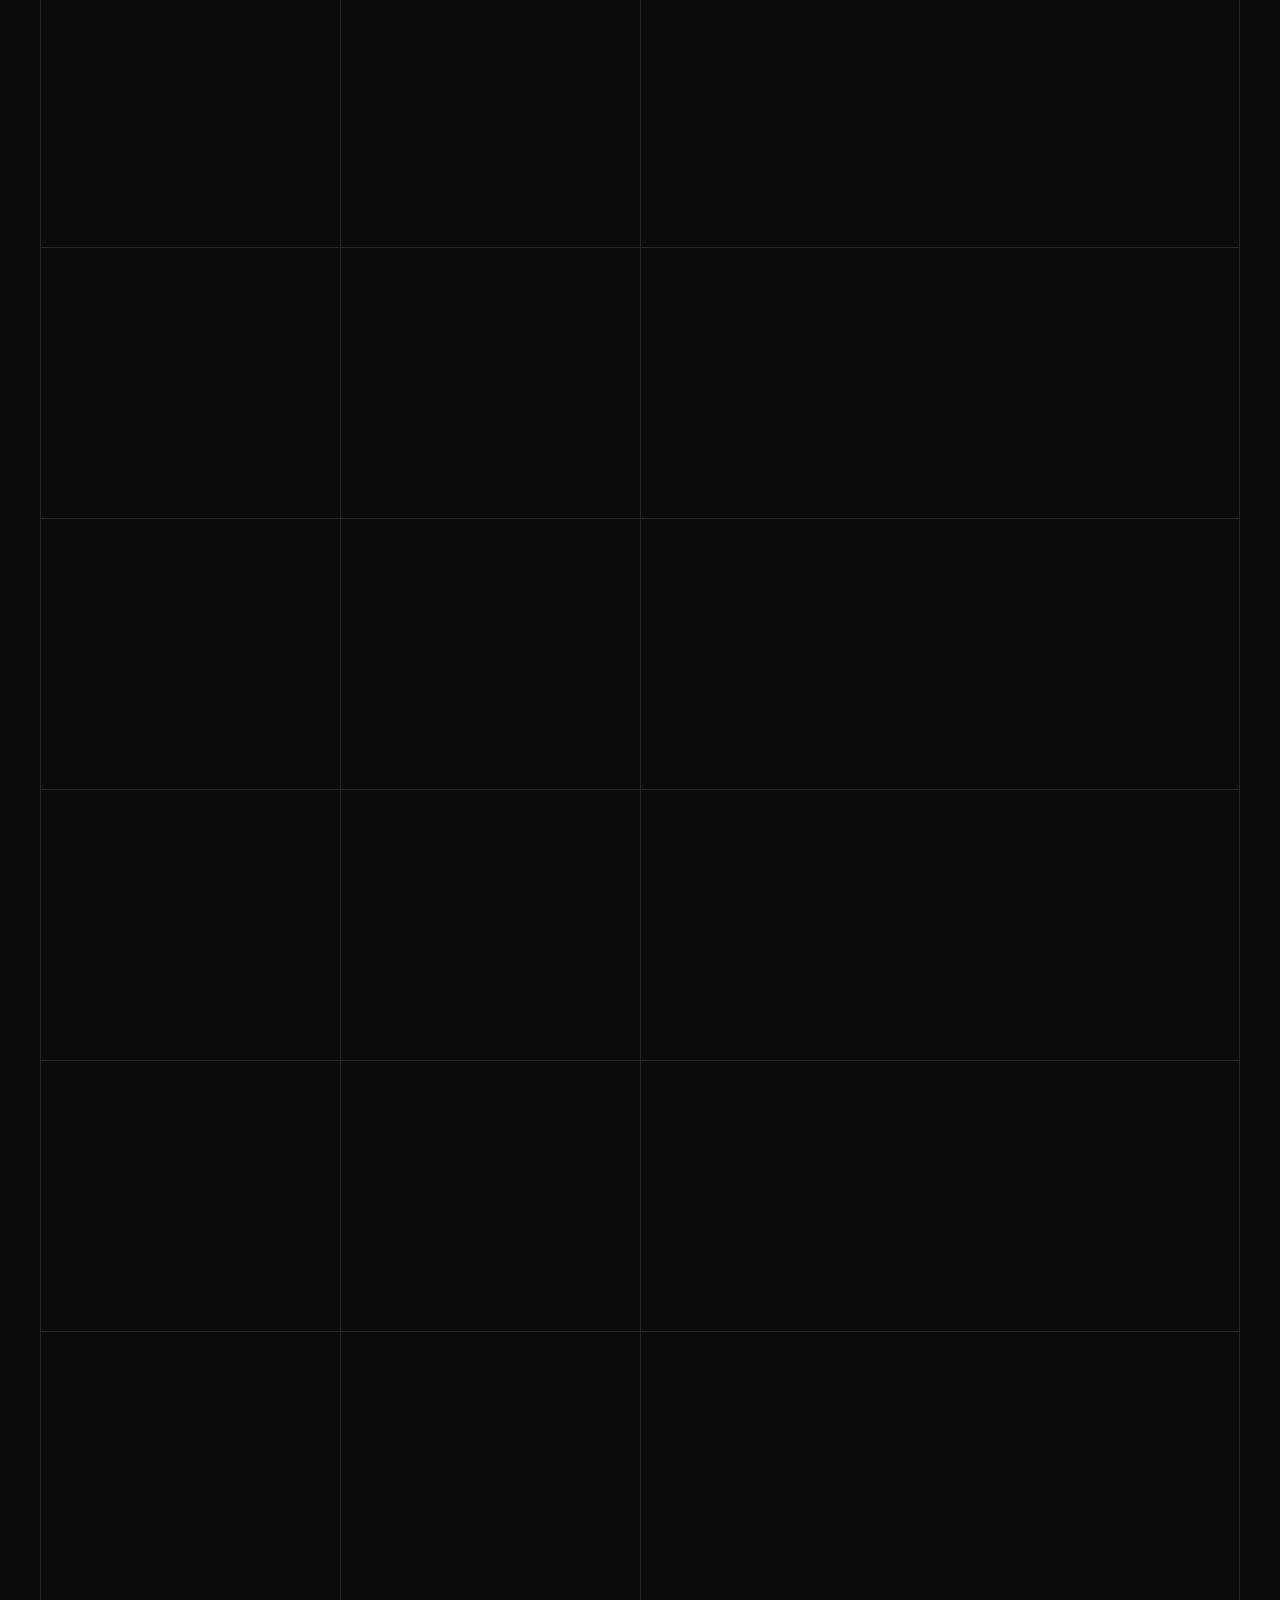
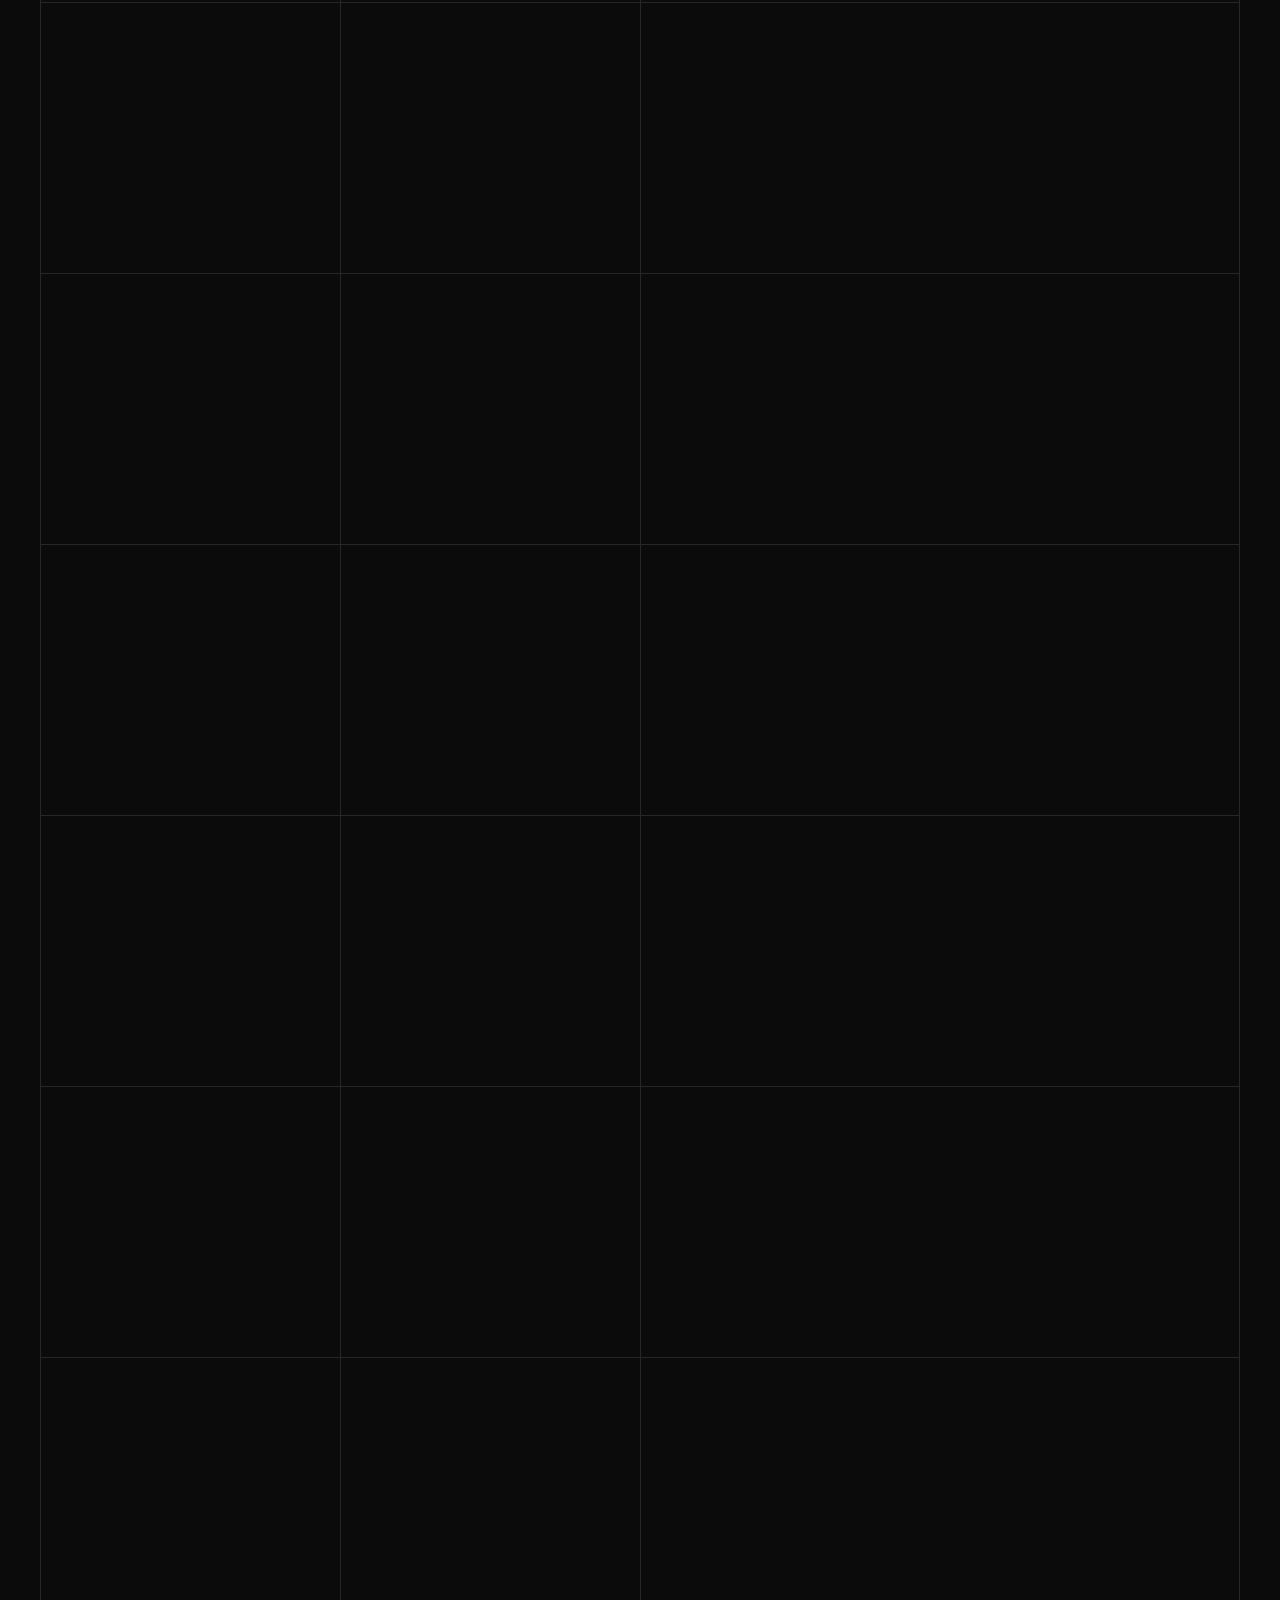
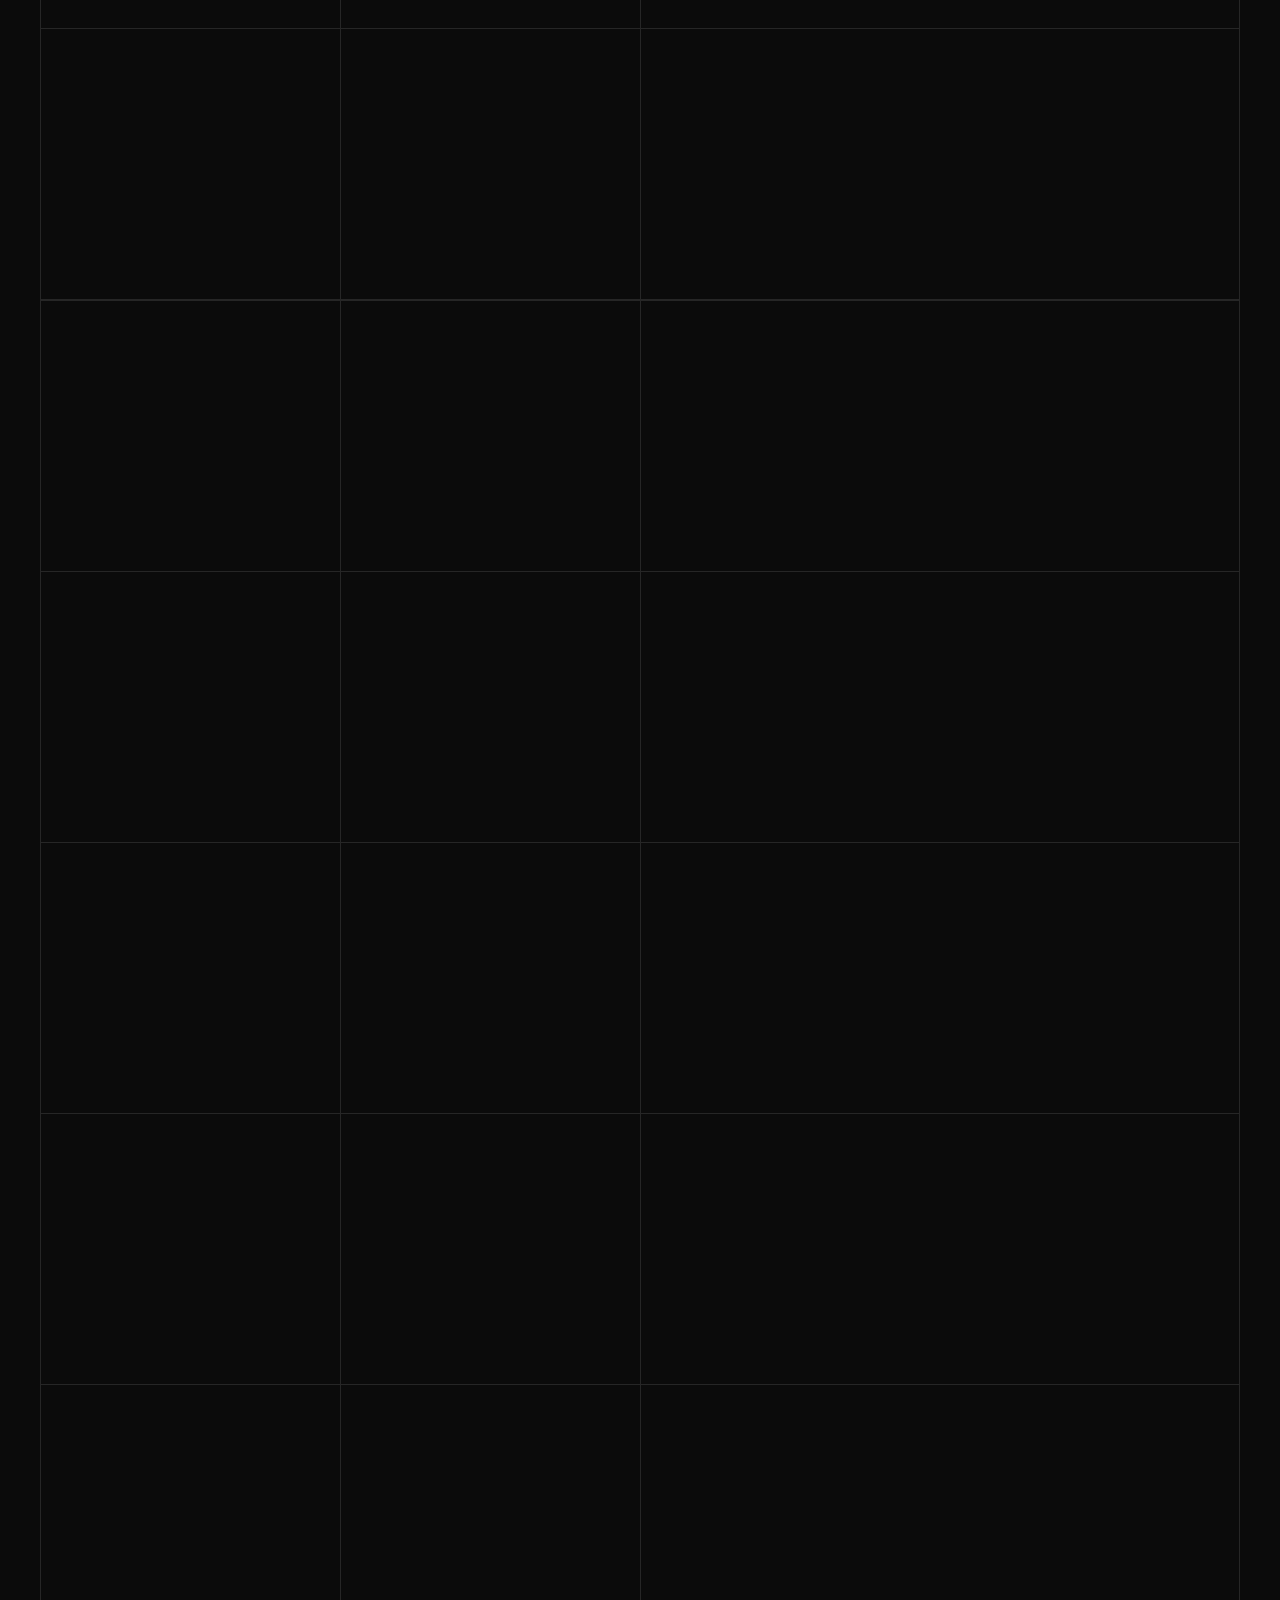
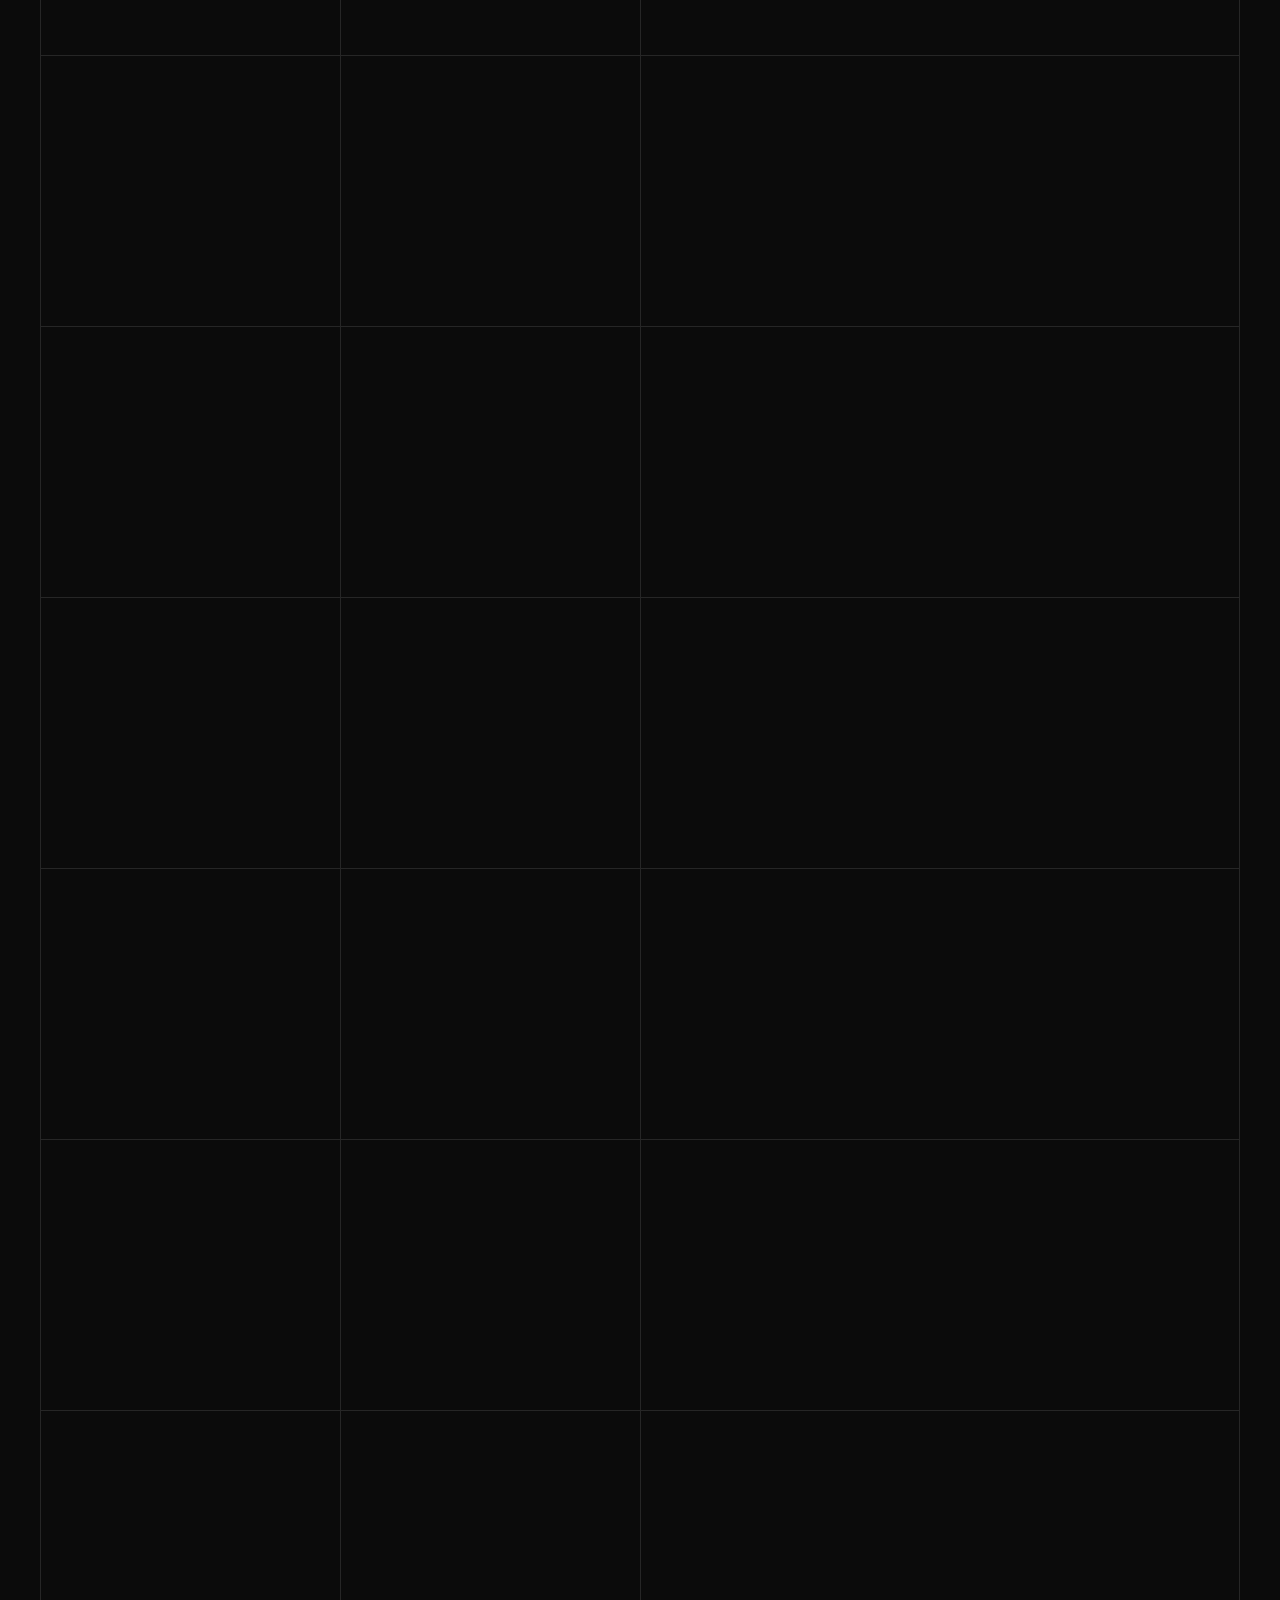
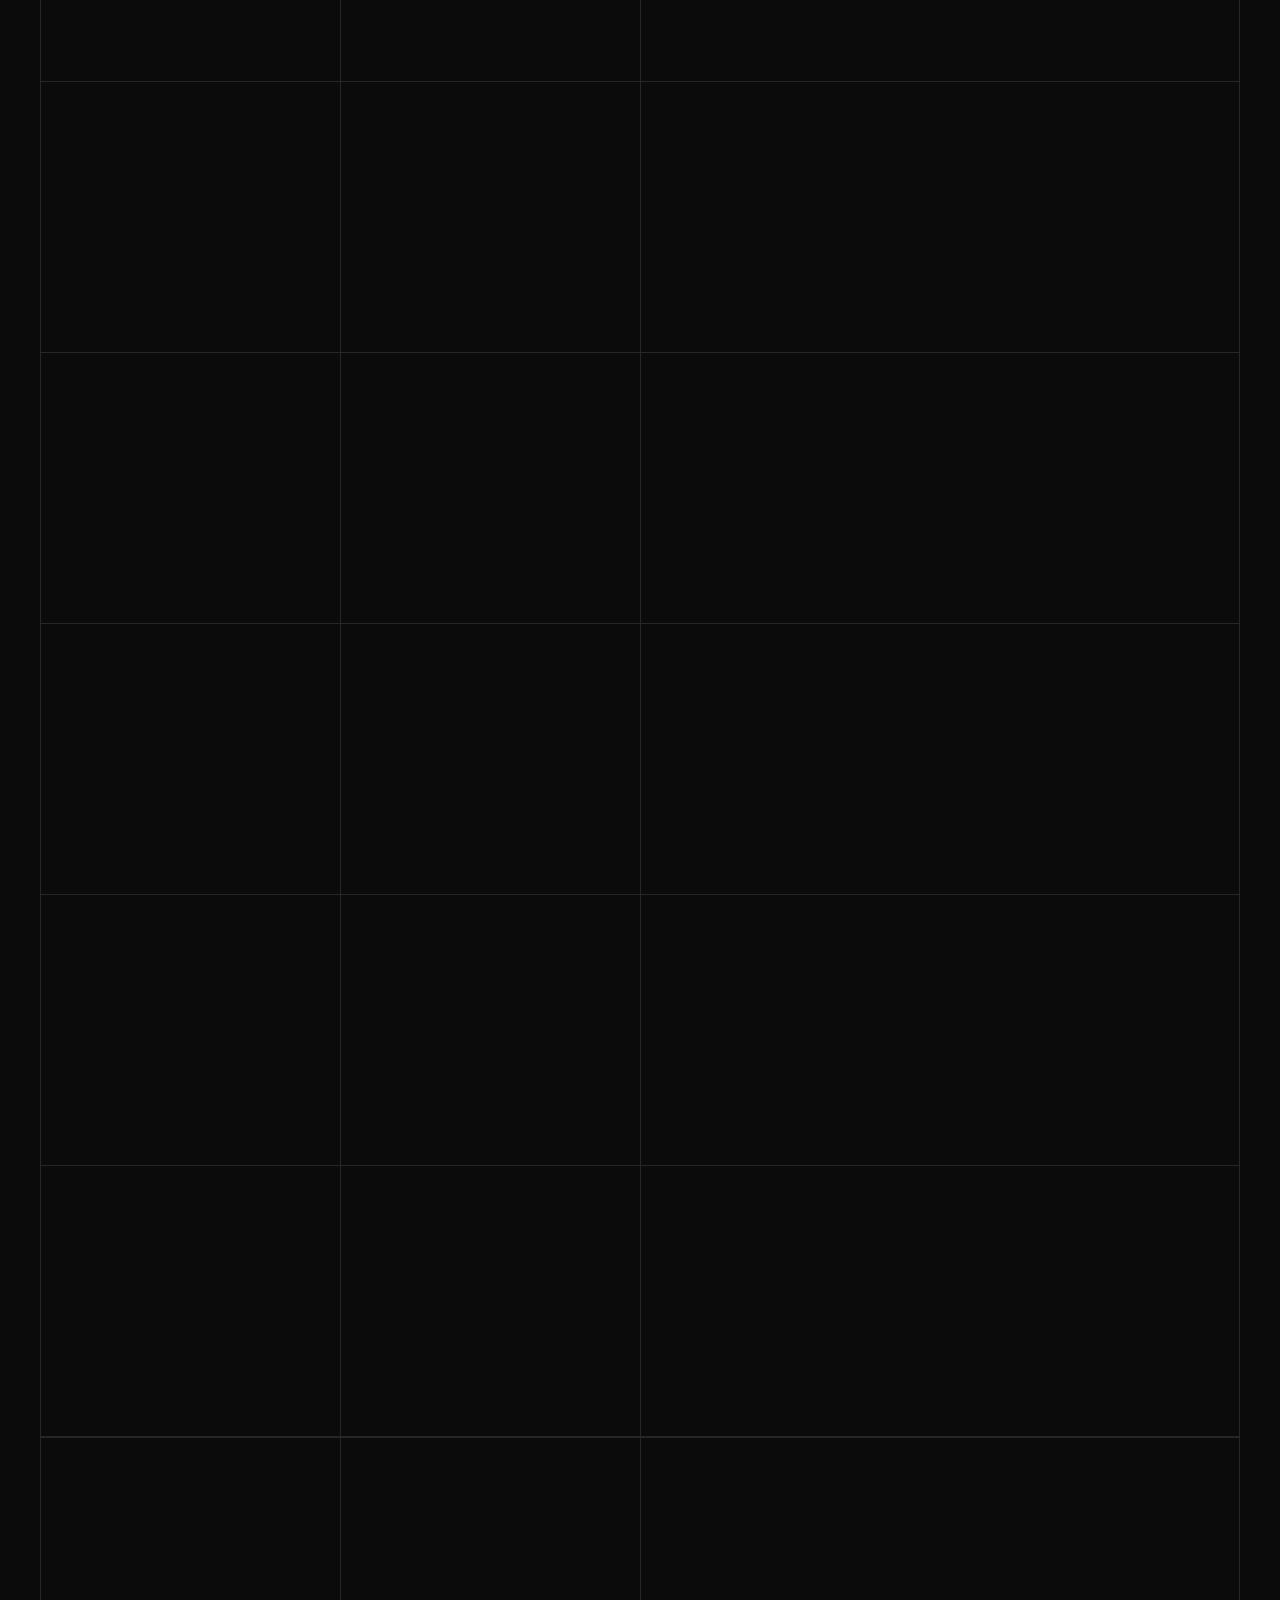
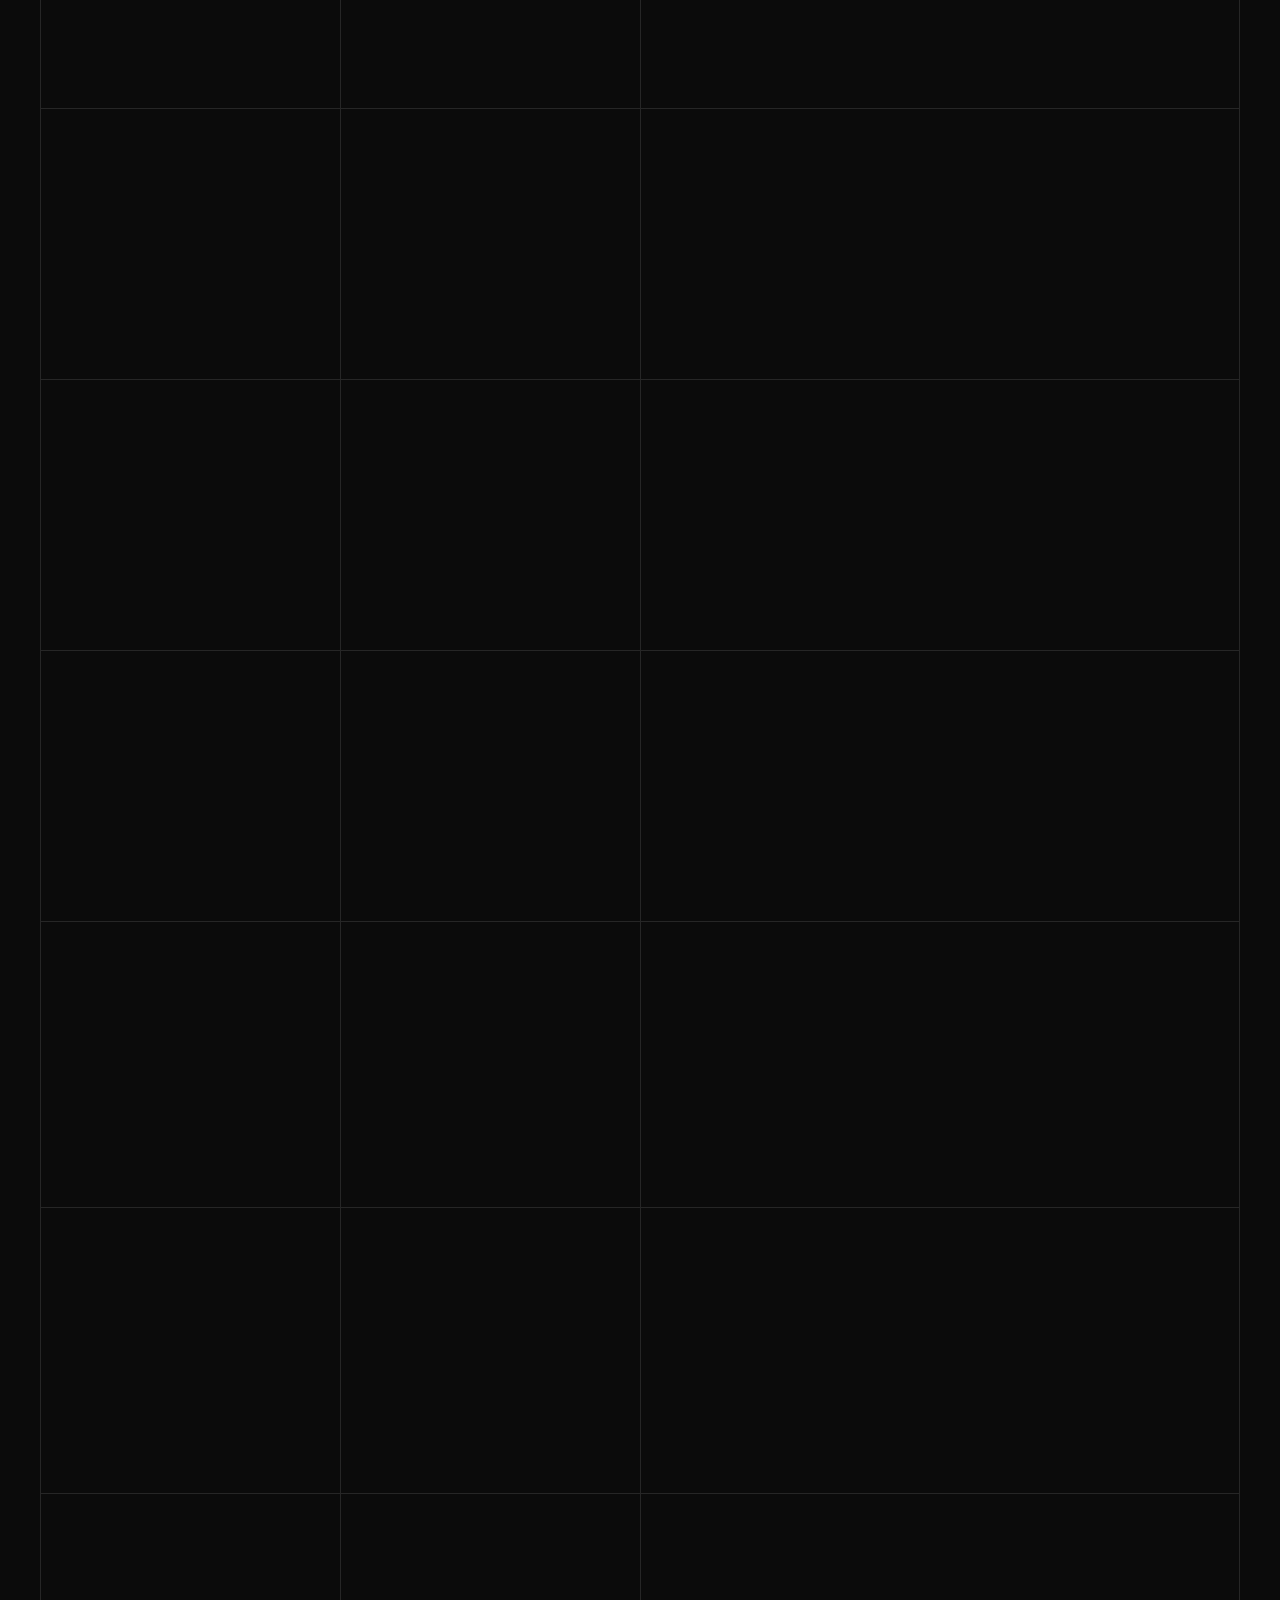
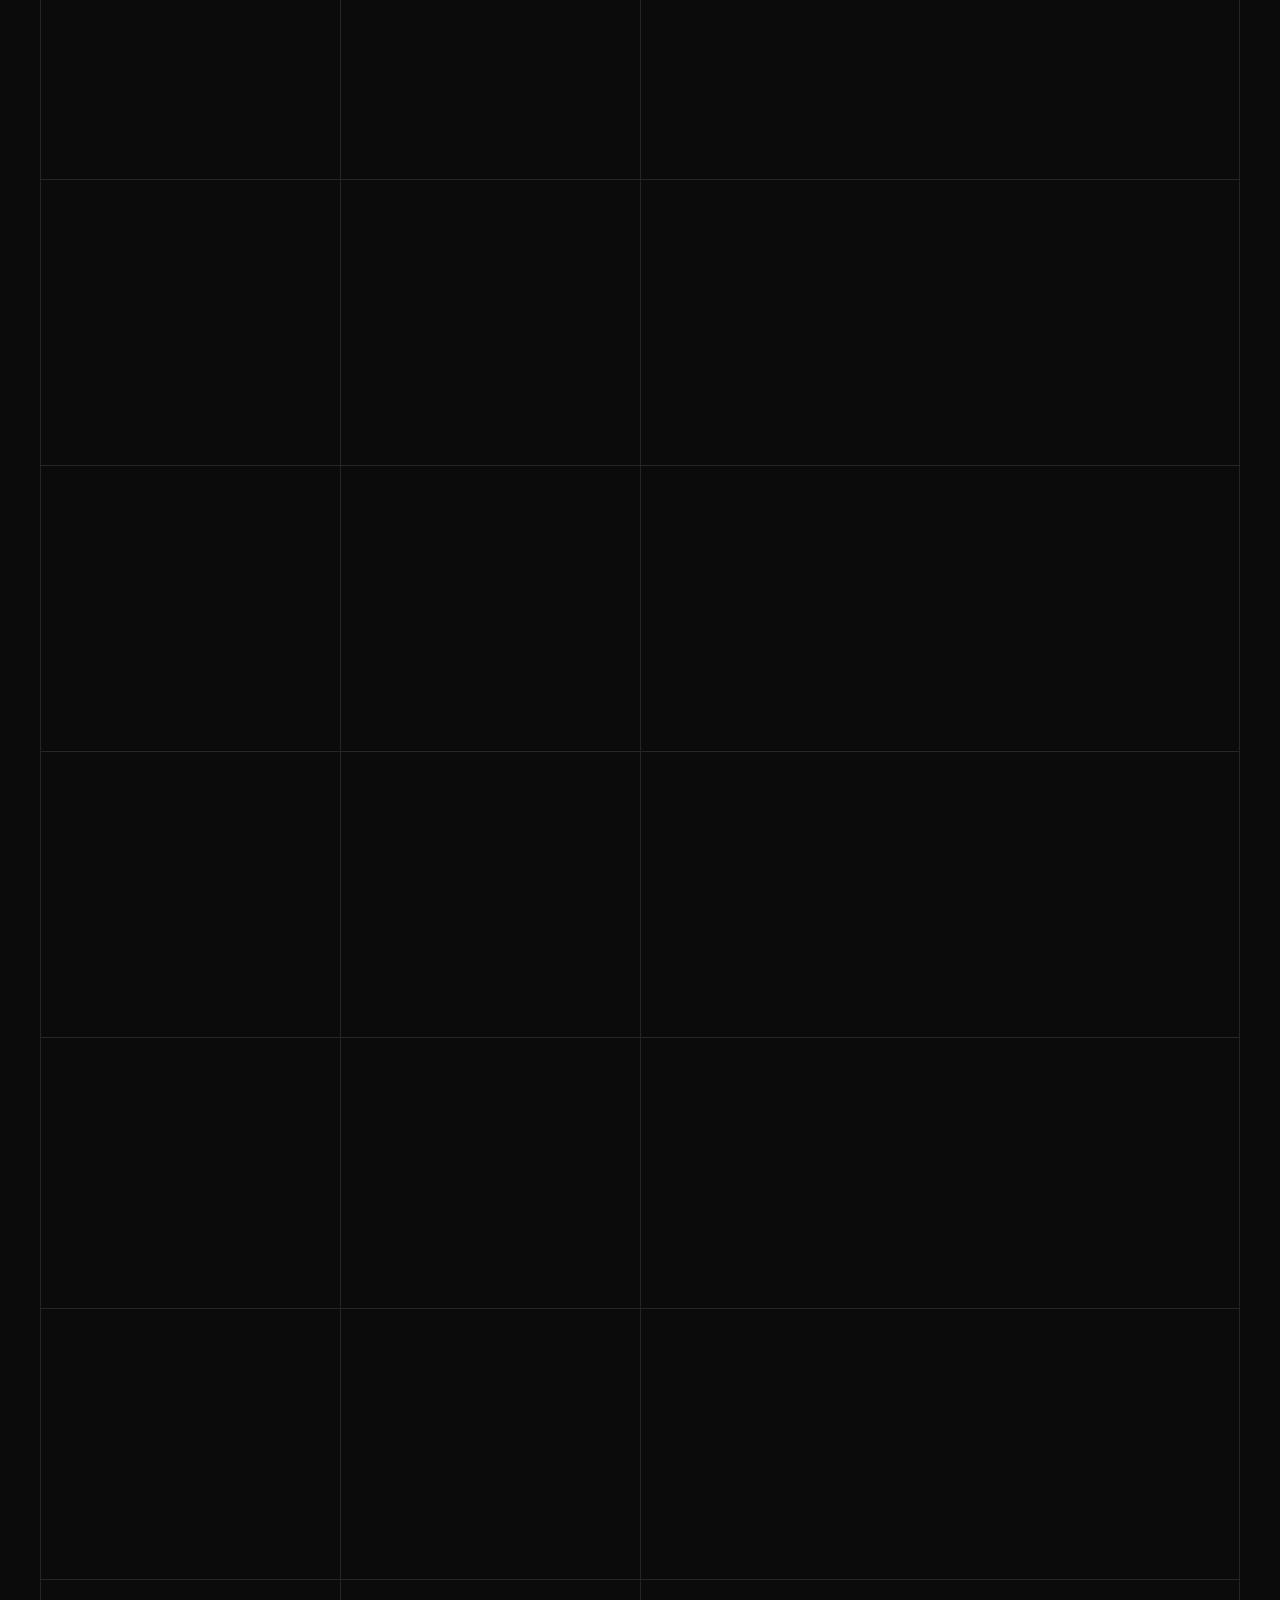
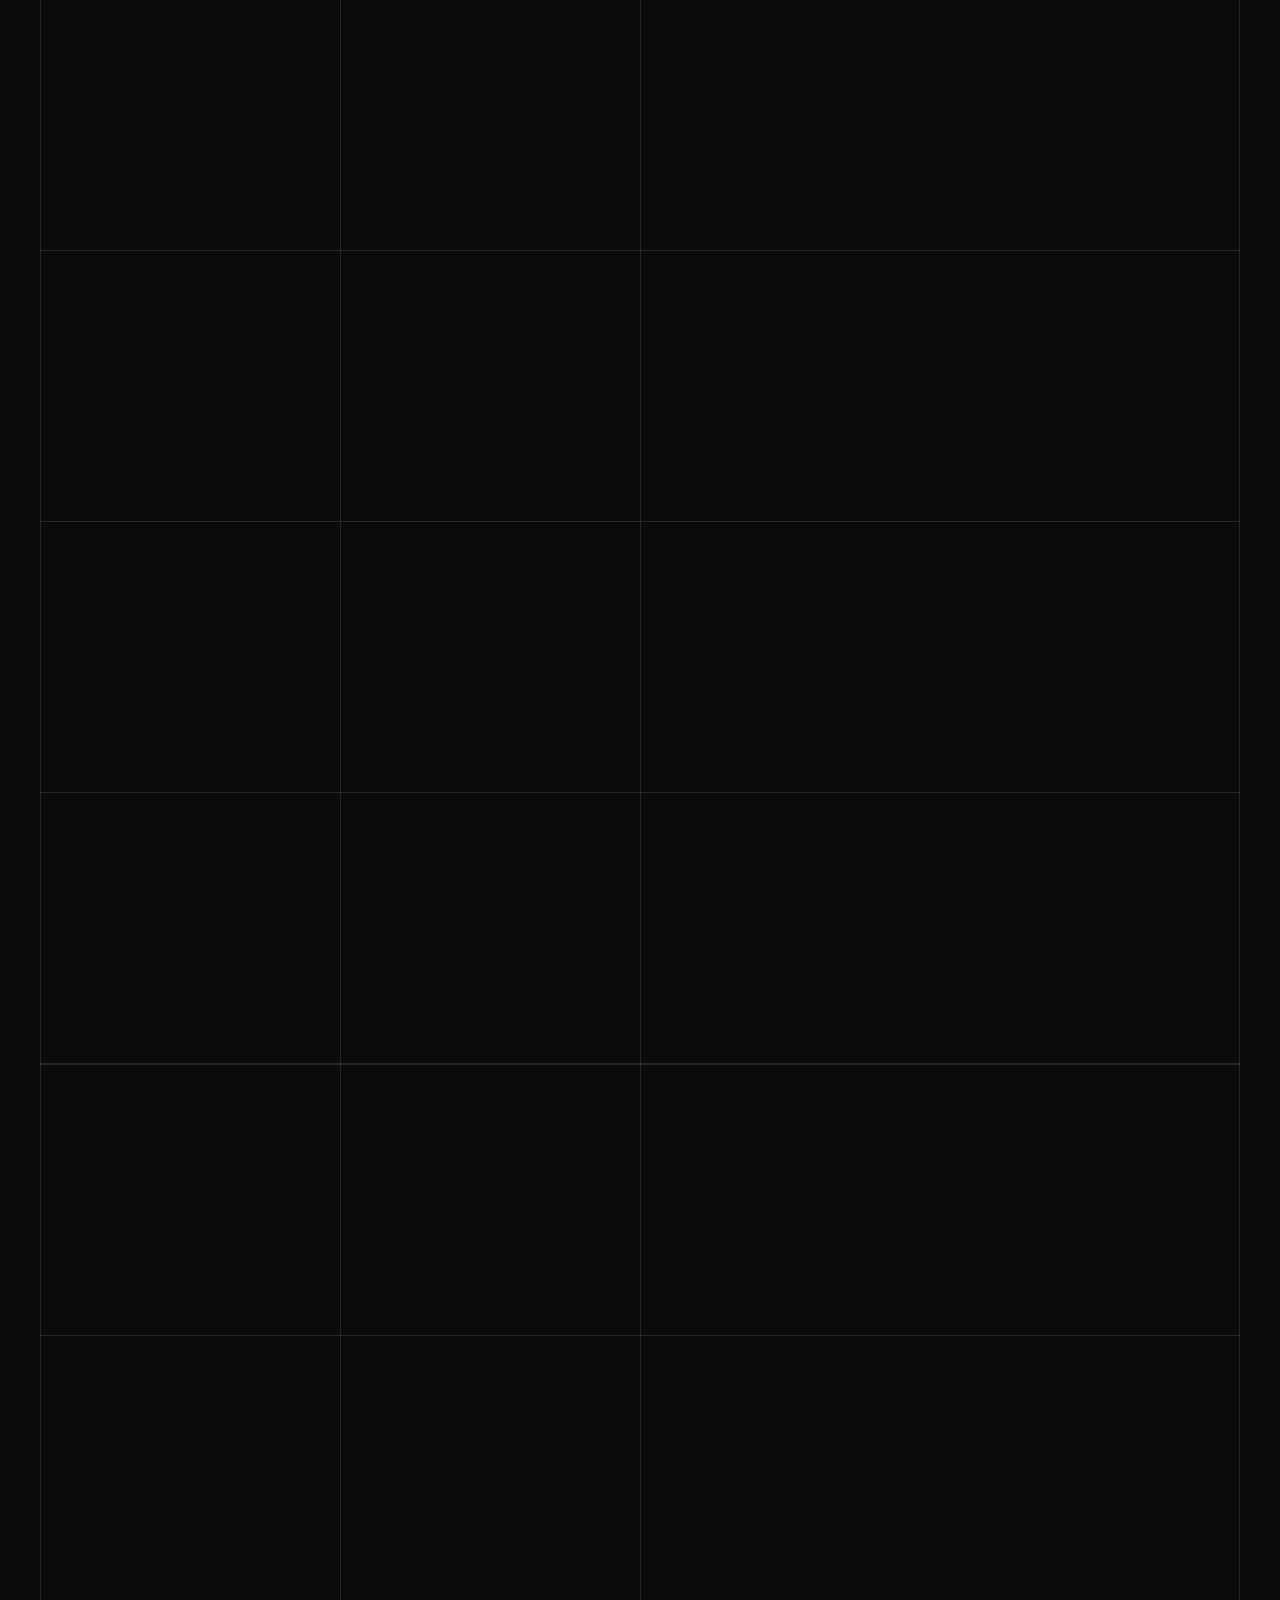
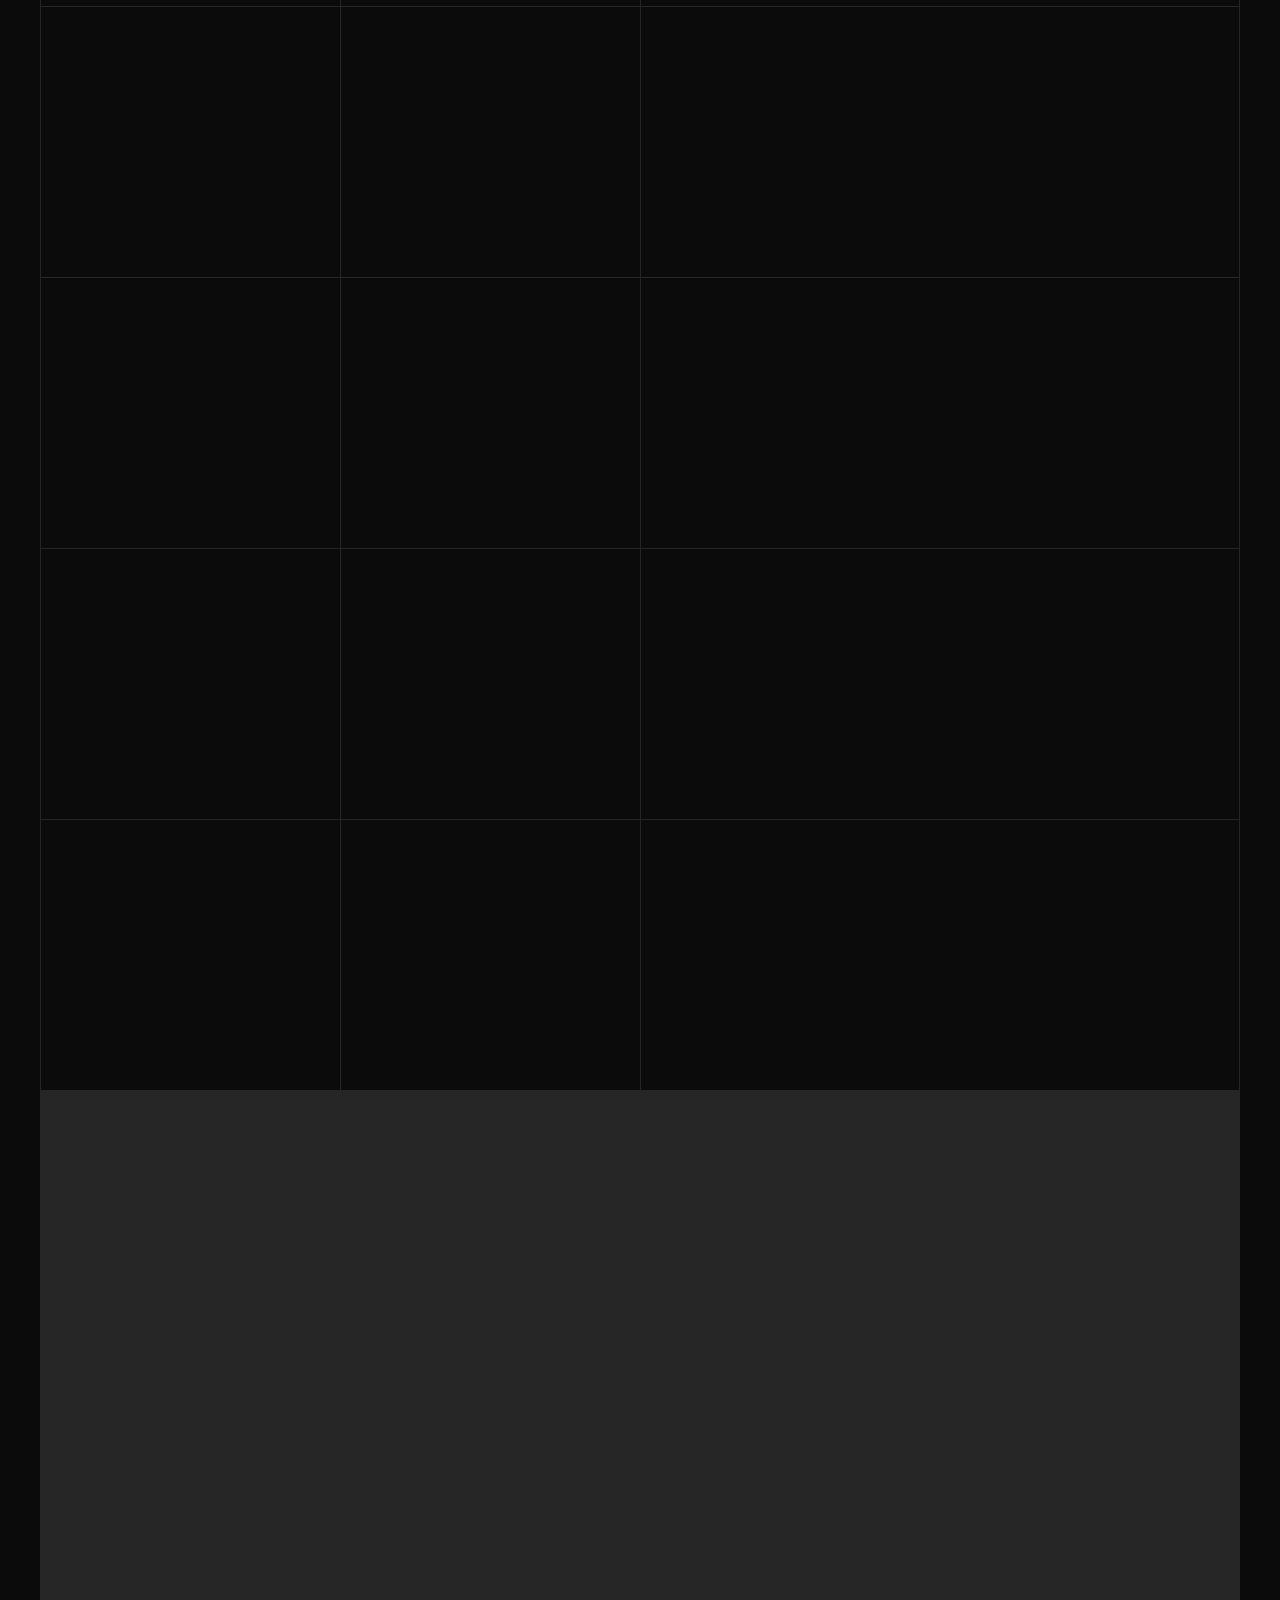
==== commit 33404938: "Update piece count to 510 (add -020/-021)" ====
--- a/index.html
+++ b/index.html
@@ -4,14 +4,14 @@
 <meta charset="UTF-8">
 <meta name="viewport" content="width=device-width, initial-scale=1.0">
 <title>Uindustry — コピーして使えるUI部品アーカイブ | Sato's company</title>
-<meta name="description" content="ボタン、カード、ローダー、トグルなど330点のUI部品を収録。HTMLとCSSをそのままコピーして使えます。">
+<meta name="description" content="ボタン、カード、ローダー、トグルなど510点のUI部品を収録。HTMLとCSSをそのままコピーして使えます。">
 <meta name="theme-color" content="#0B0B0B">
 <meta name="color-scheme" content="dark">
 <link rel="canonical" href="https://kentaikan0325-alt.github.io/uindustry/">
 <meta property="og:type" content="website">
 <meta property="og:site_name" content="Uindustry">
 <meta property="og:title" content="Uindustry — コピーして使えるUI部品アーカイブ">
-<meta property="og:description" content="330点のUI部品を収録。HTMLとCSSをそのままコピーして使えます。">
+<meta property="og:description" content="510点のUI部品を収録。HTMLとCSSをそのままコピーして使えます。">
 <meta property="og:url" content="https://kentaikan0325-alt.github.io/uindustry/">
 <meta name="twitter:card" content="summary">
 <link rel="icon" href="data:image/svg+xml,%3Csvg xmlns='http://www.w3.org/2000/svg' viewBox='0 0 32 32'%3E%3Crect width='32' height='32' fill='%230B0B0B'/%3E%3Cpath d='M9 8v10a7 7 0 0 0 14 0V8' fill='none' stroke='%23ECECE6' stroke-width='3'/%3E%3C/svg%3E">
@@ -33,7 +33,7 @@
   <p class="brand label">Sato's company</p>
   <h1 class="tagline">Uindustry</h1>
   <p class="lead">コピーして、そのまま使えるUI部品。<br>部品を選ぶと、HTMLとCSSが出てくる。</p>
-  <p class="header-meta label" id="headerMeta">UI ELEMENTS — ARCHIVE / 490 PIECES</p>
+  <p class="header-meta label" id="headerMeta">UI ELEMENTS — ARCHIVE / 510 PIECES</p>
 </header>
 
 <div class="ticker" aria-hidden="true"><div class="ticker-track"><span class="ticker-text"></span><span class="ticker-text"></span></div></div>
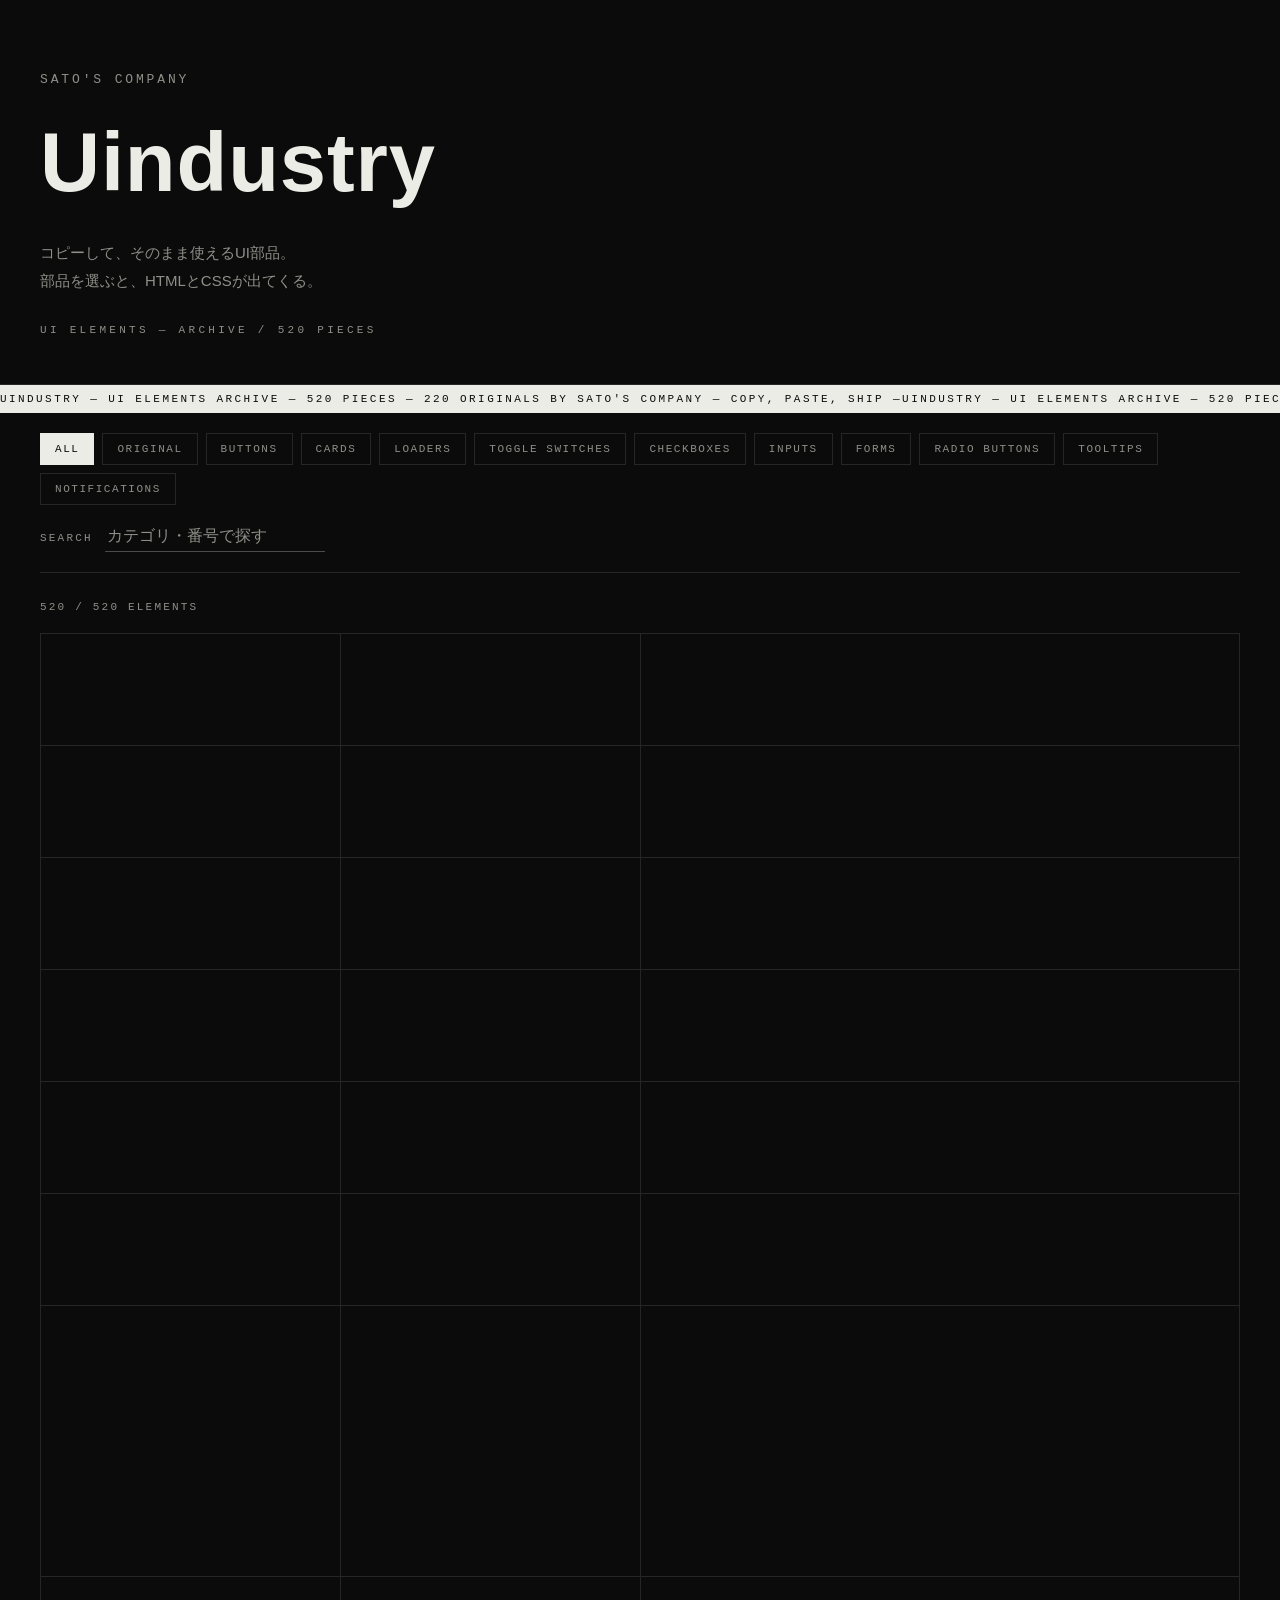
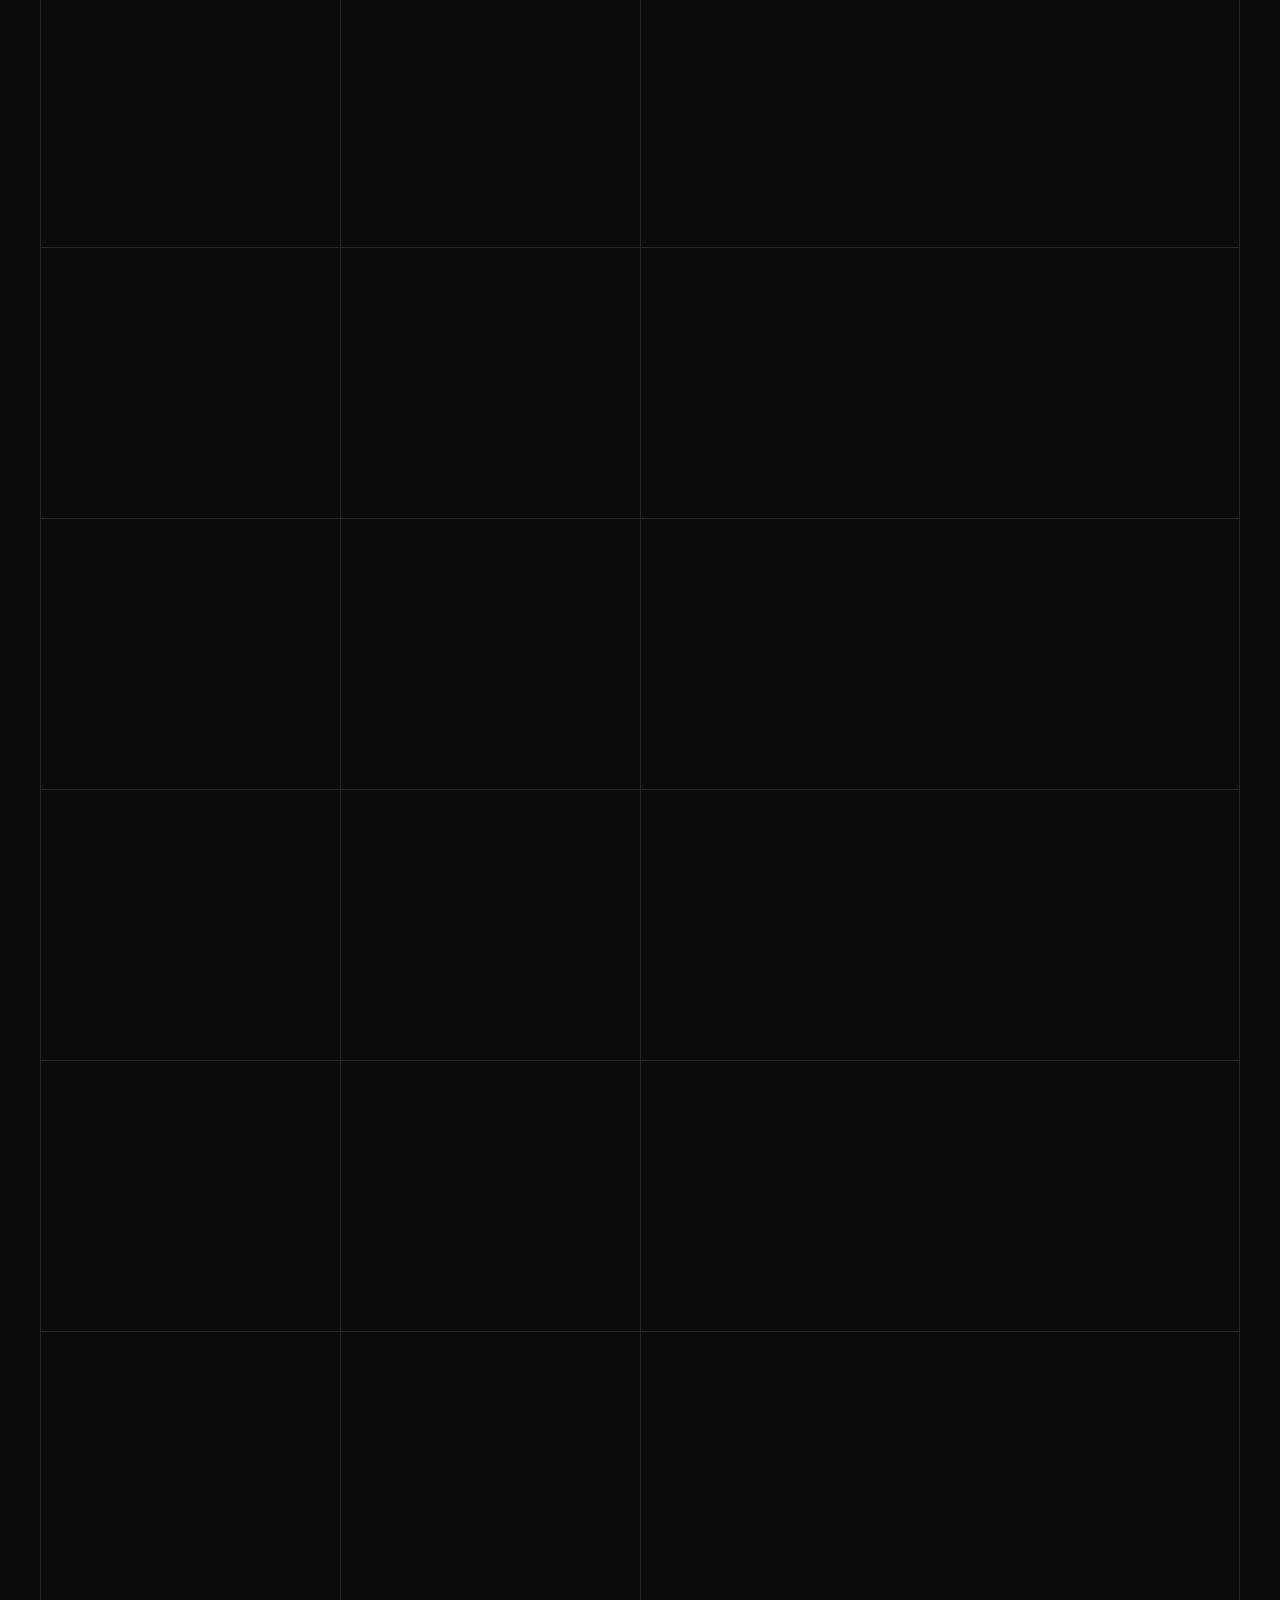
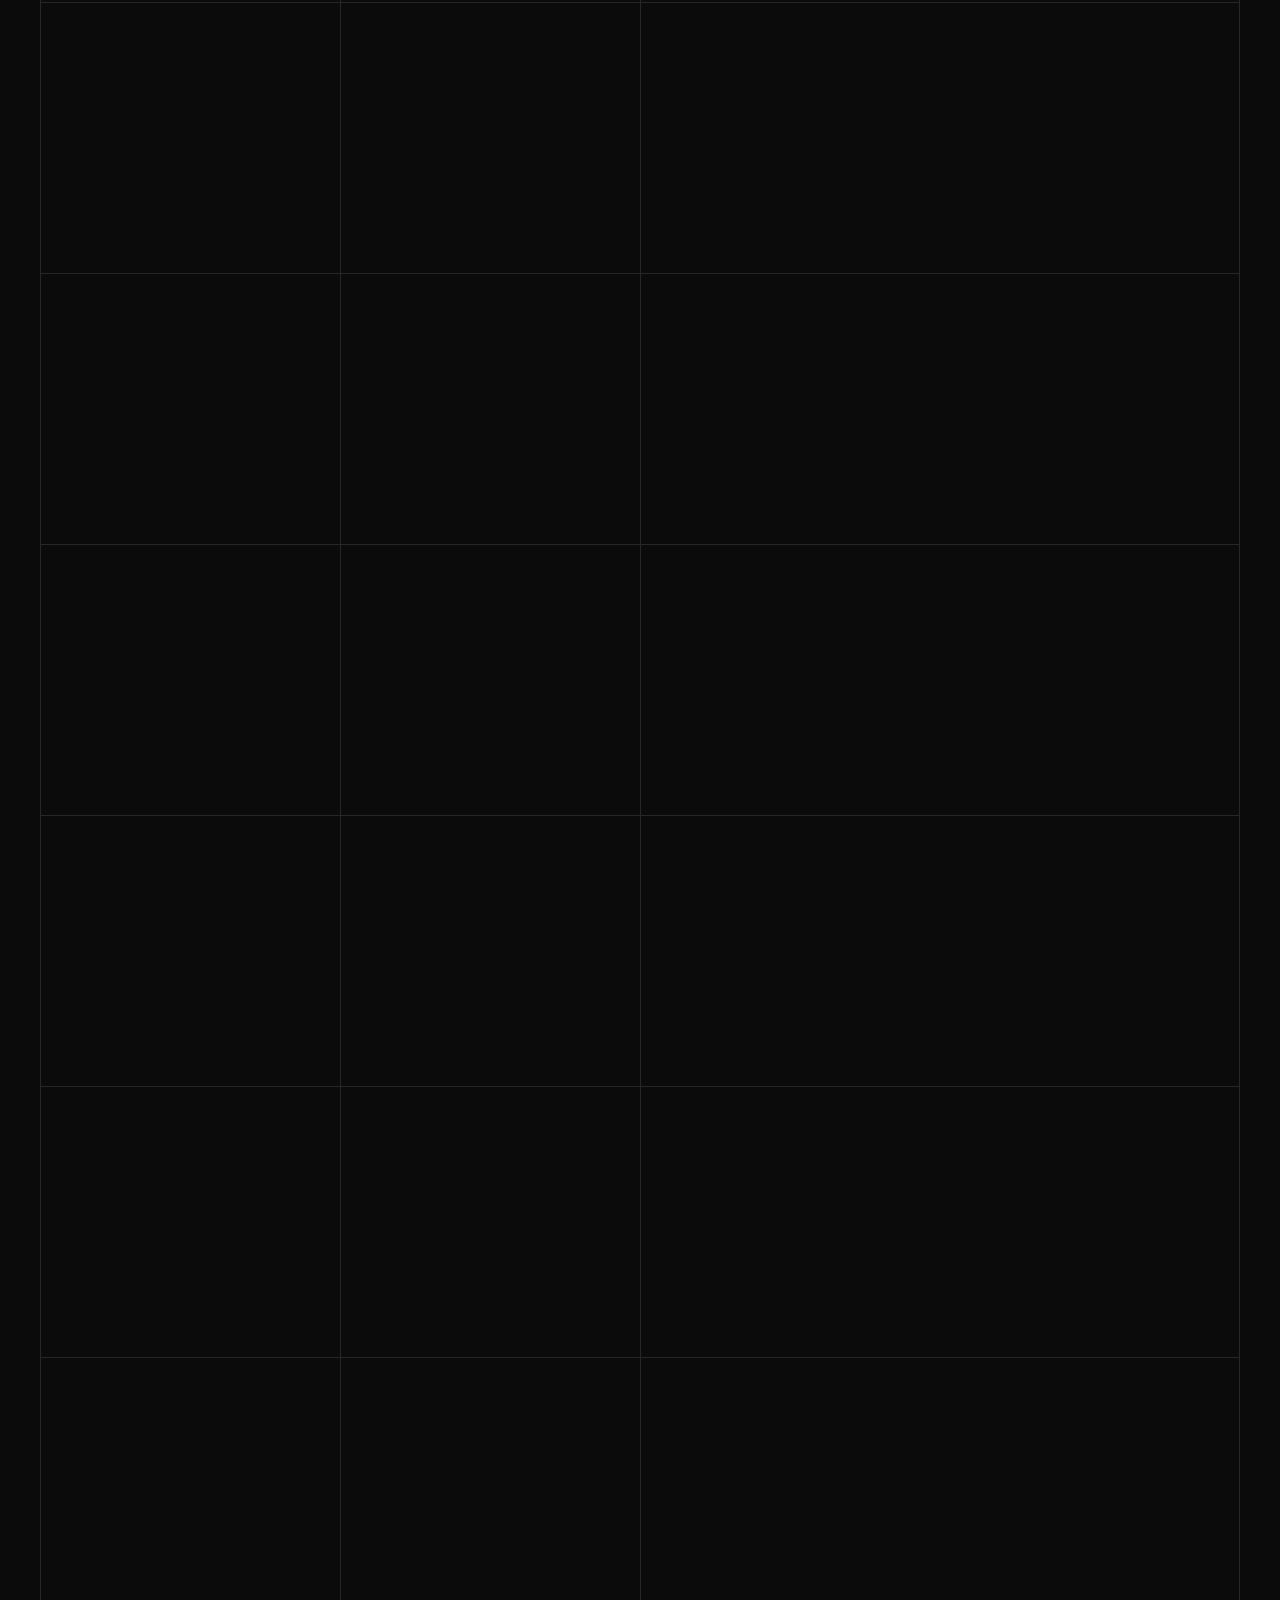
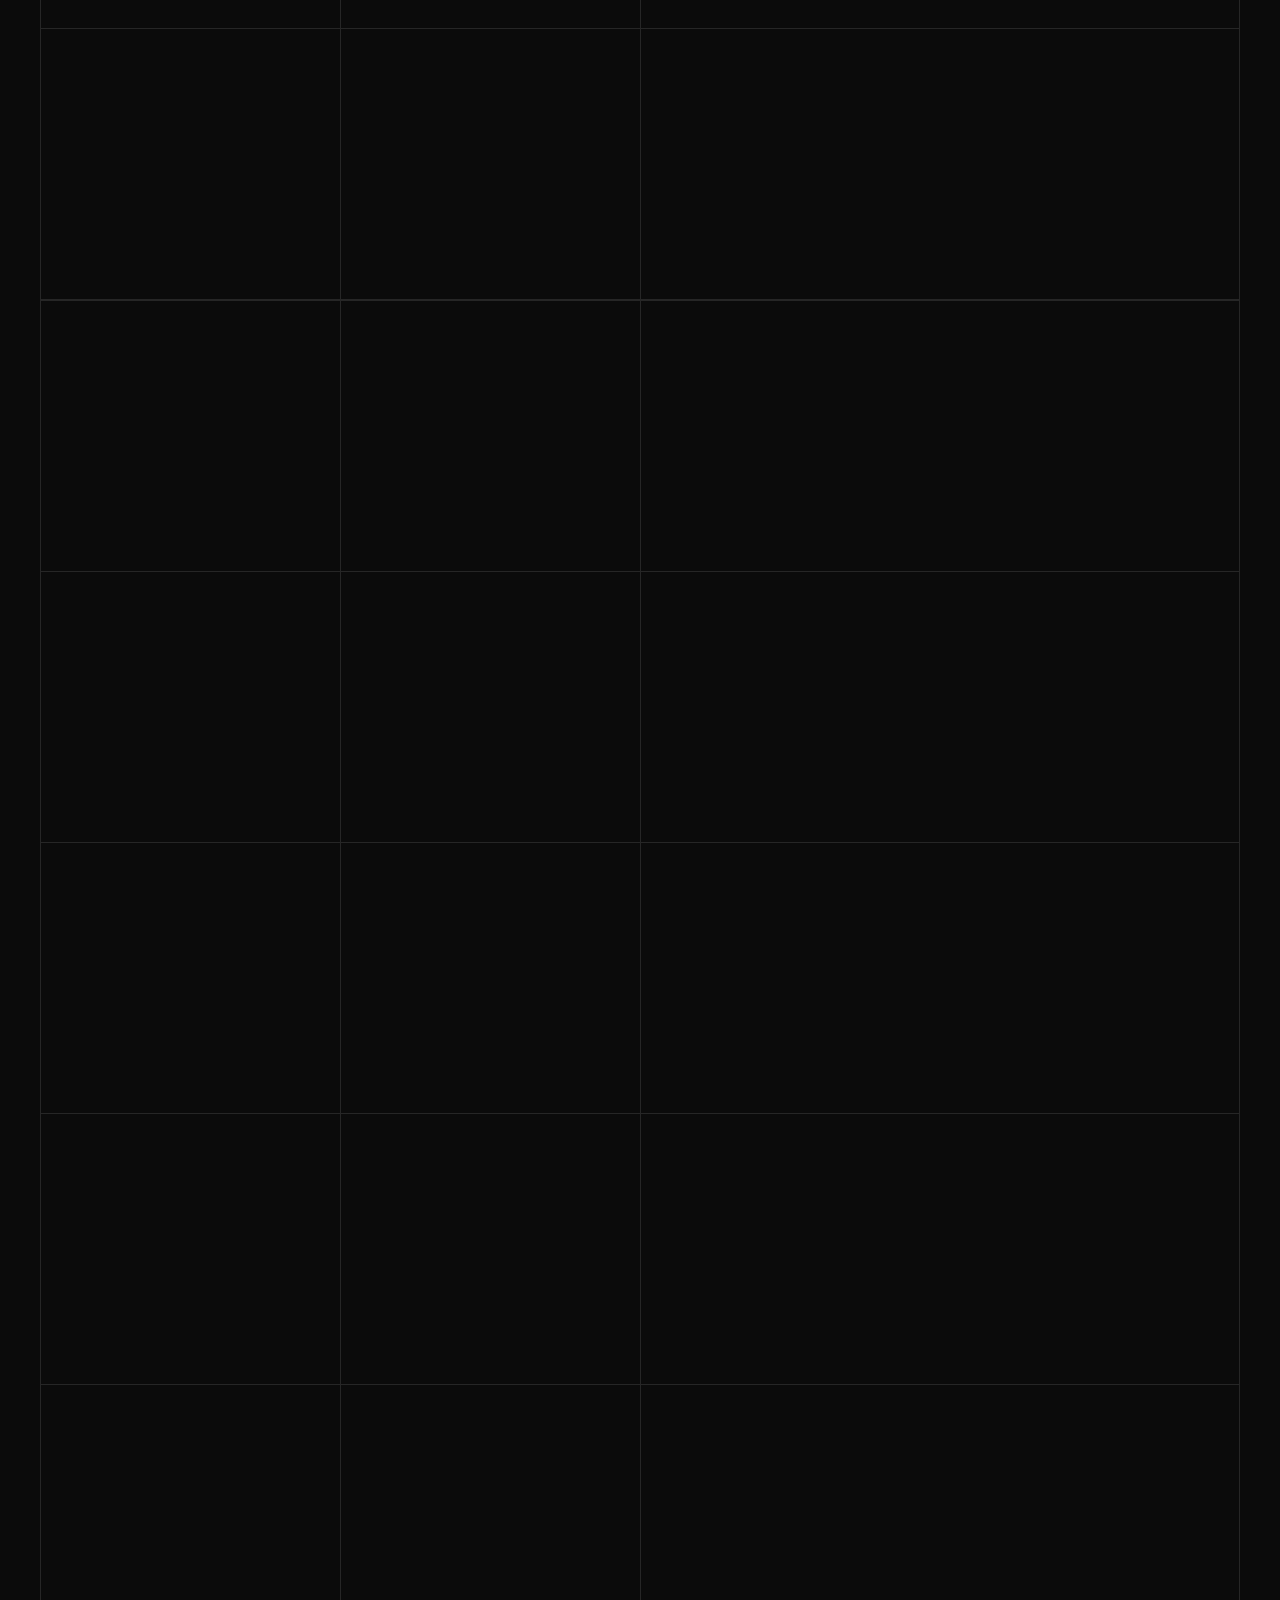
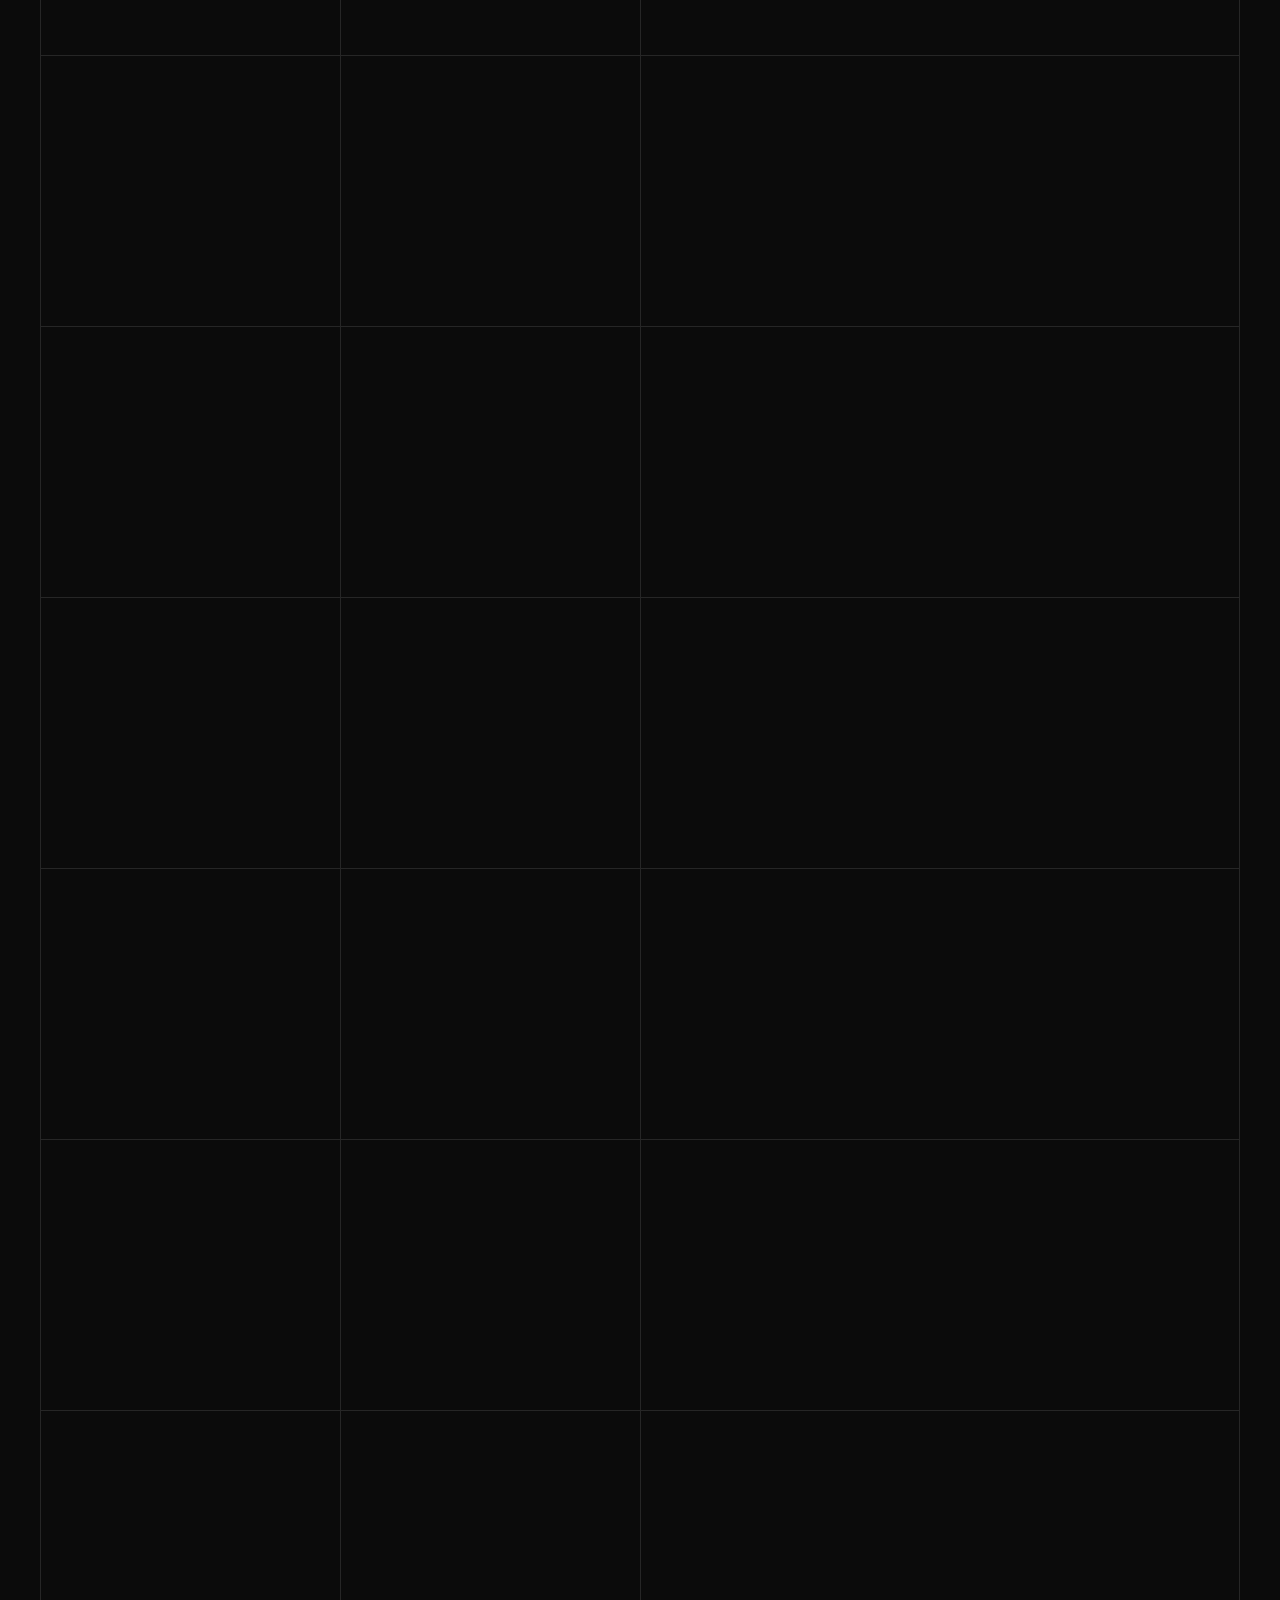
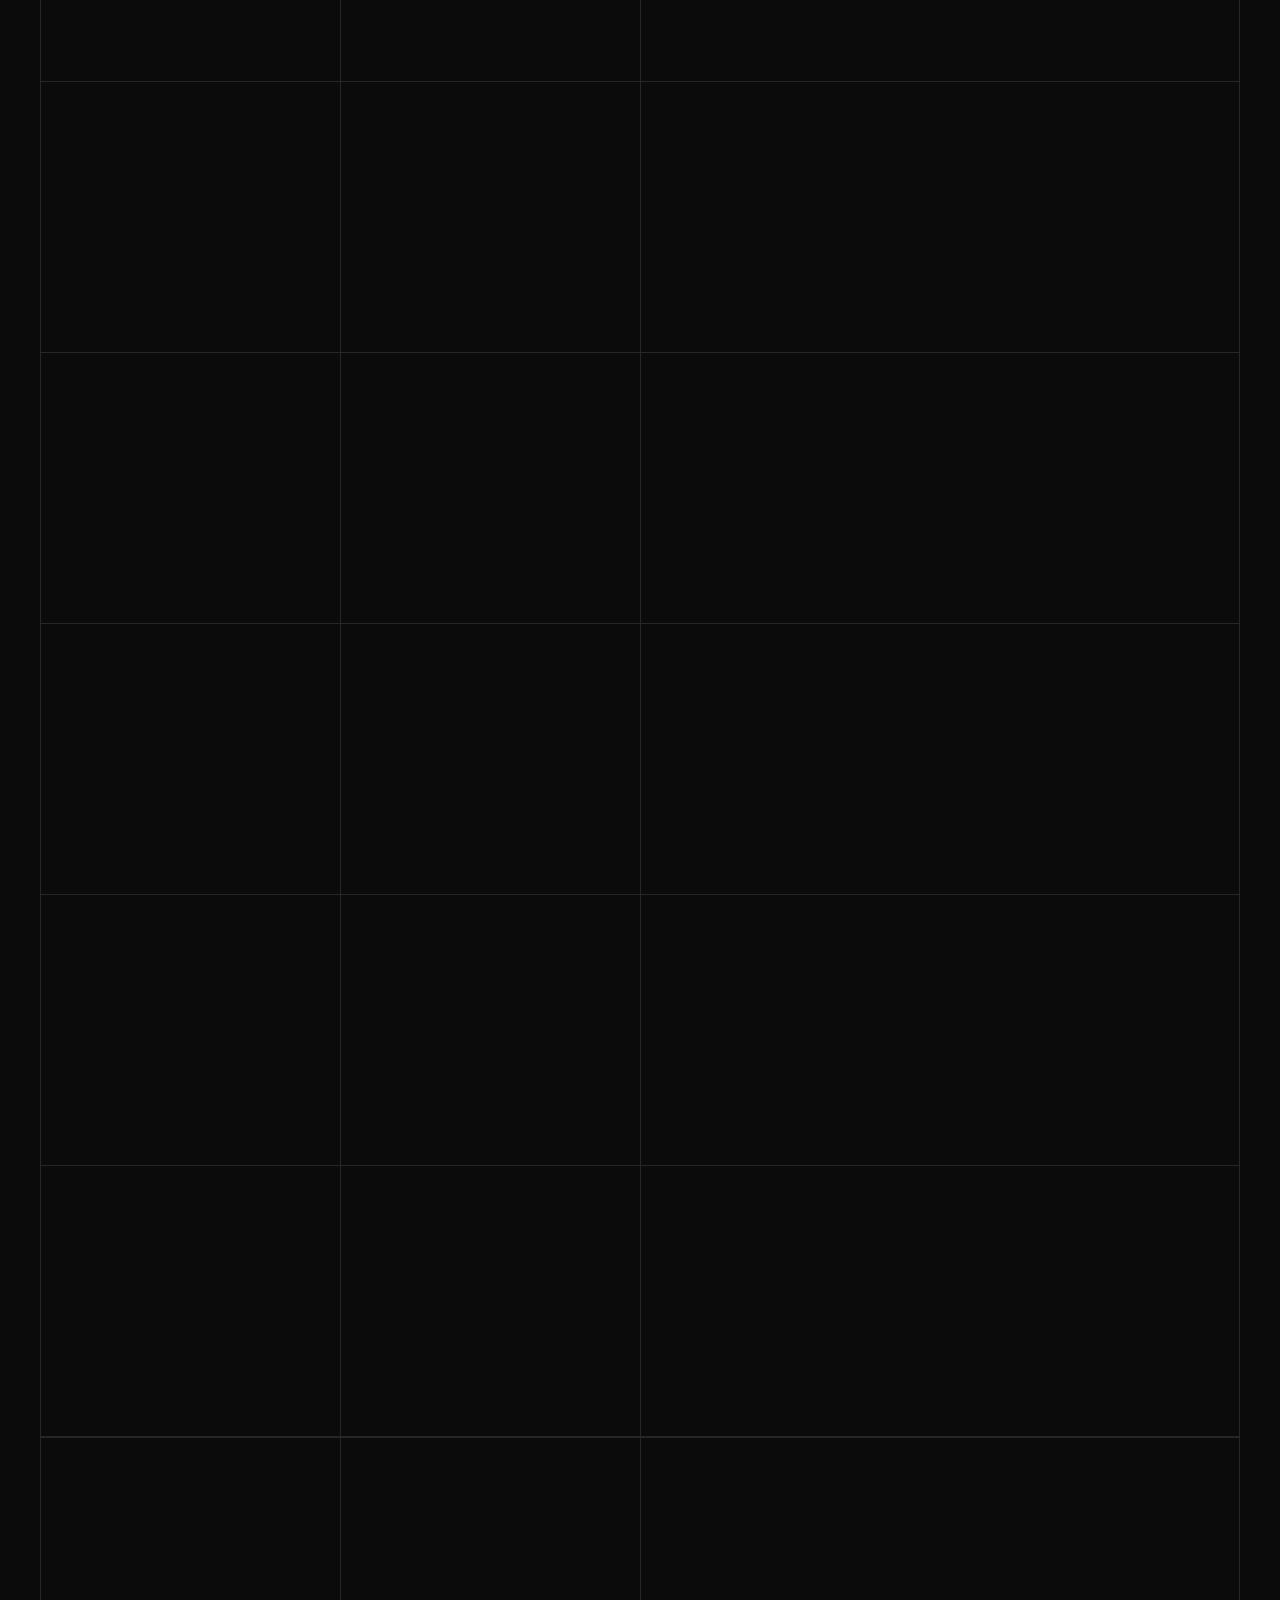
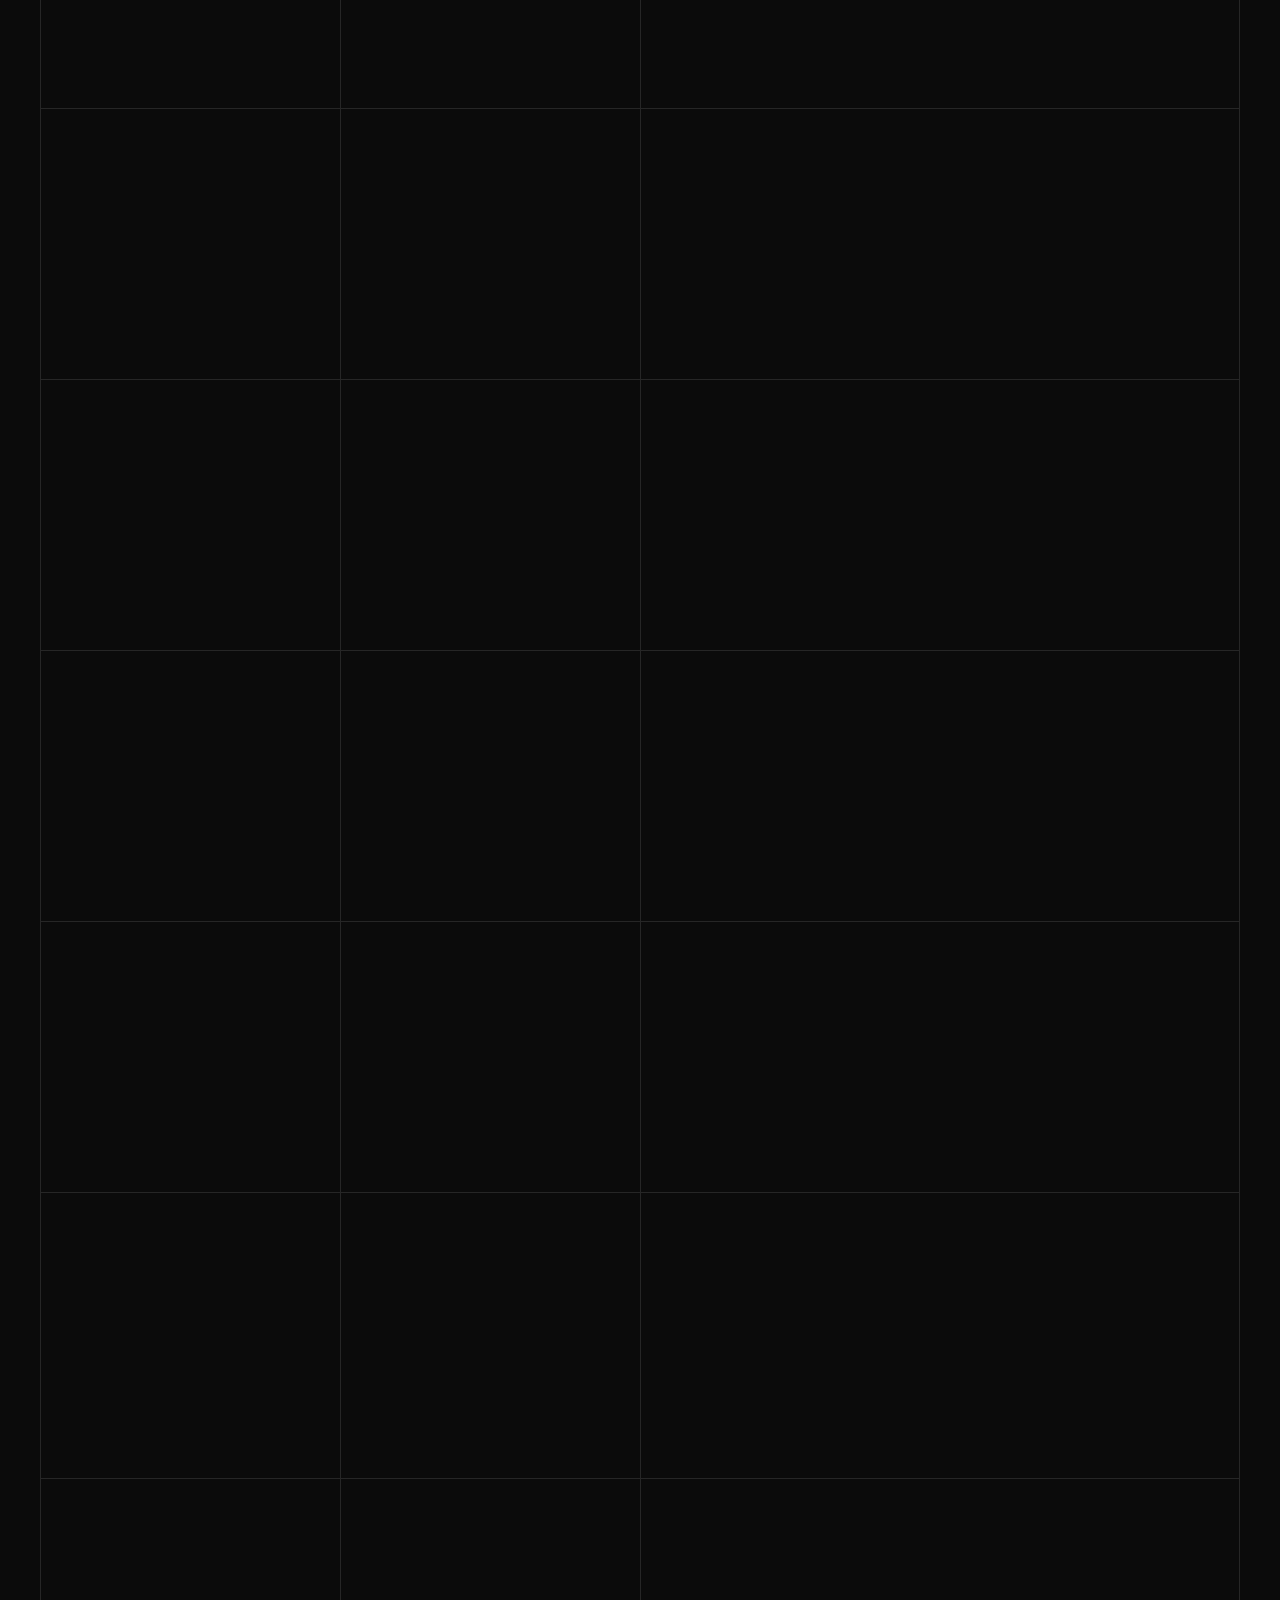
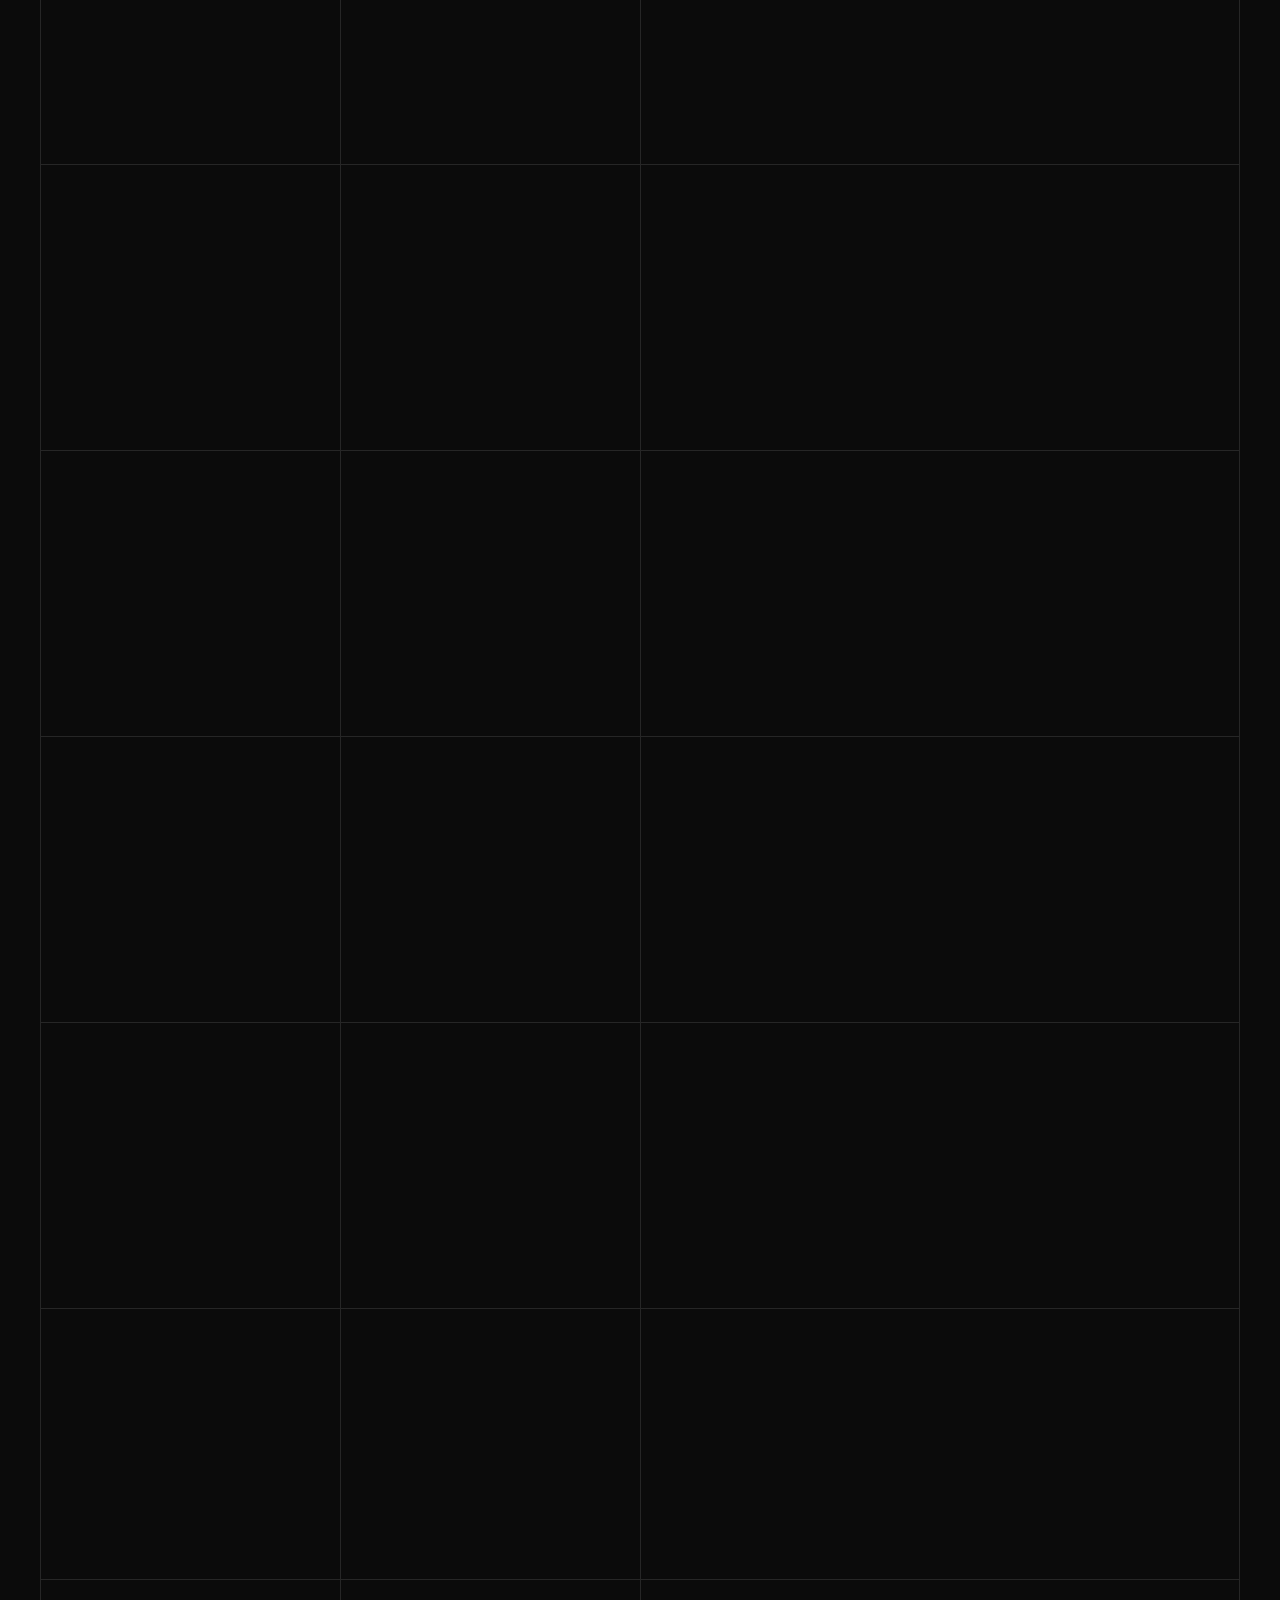
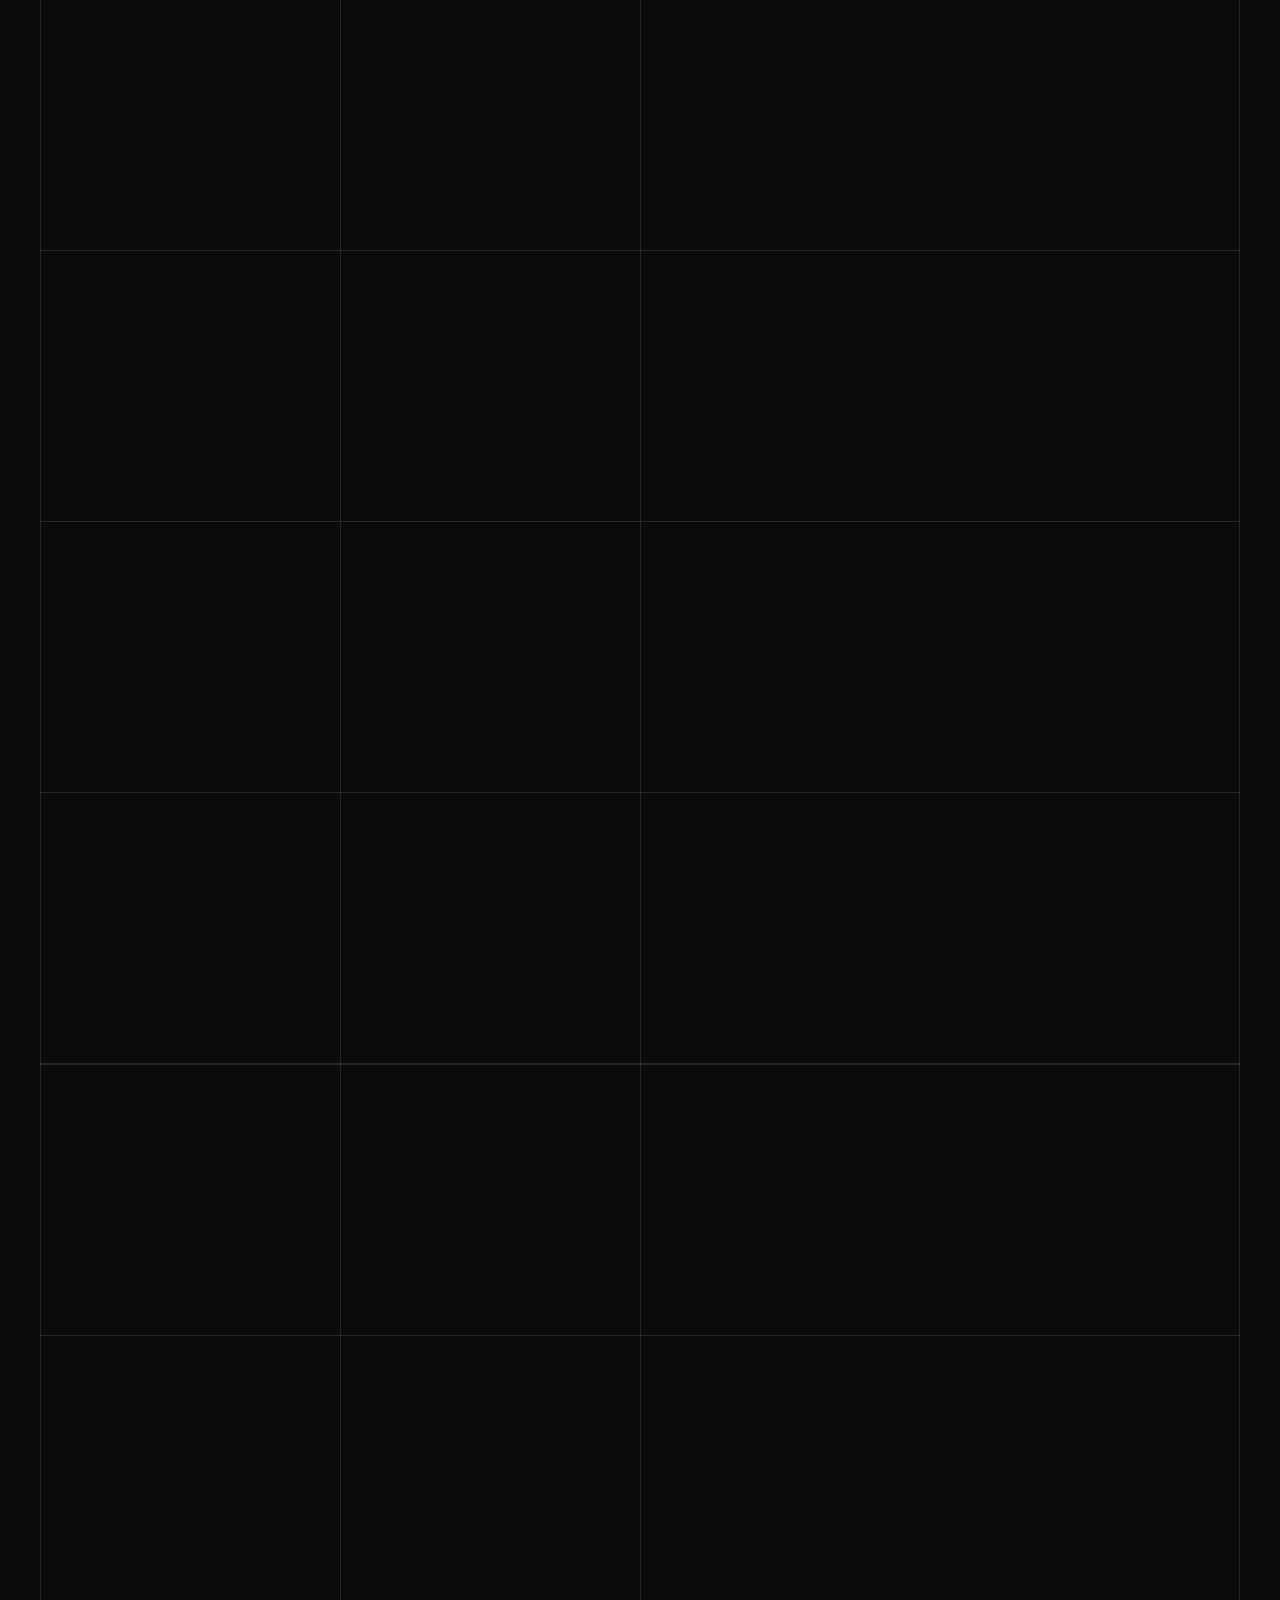
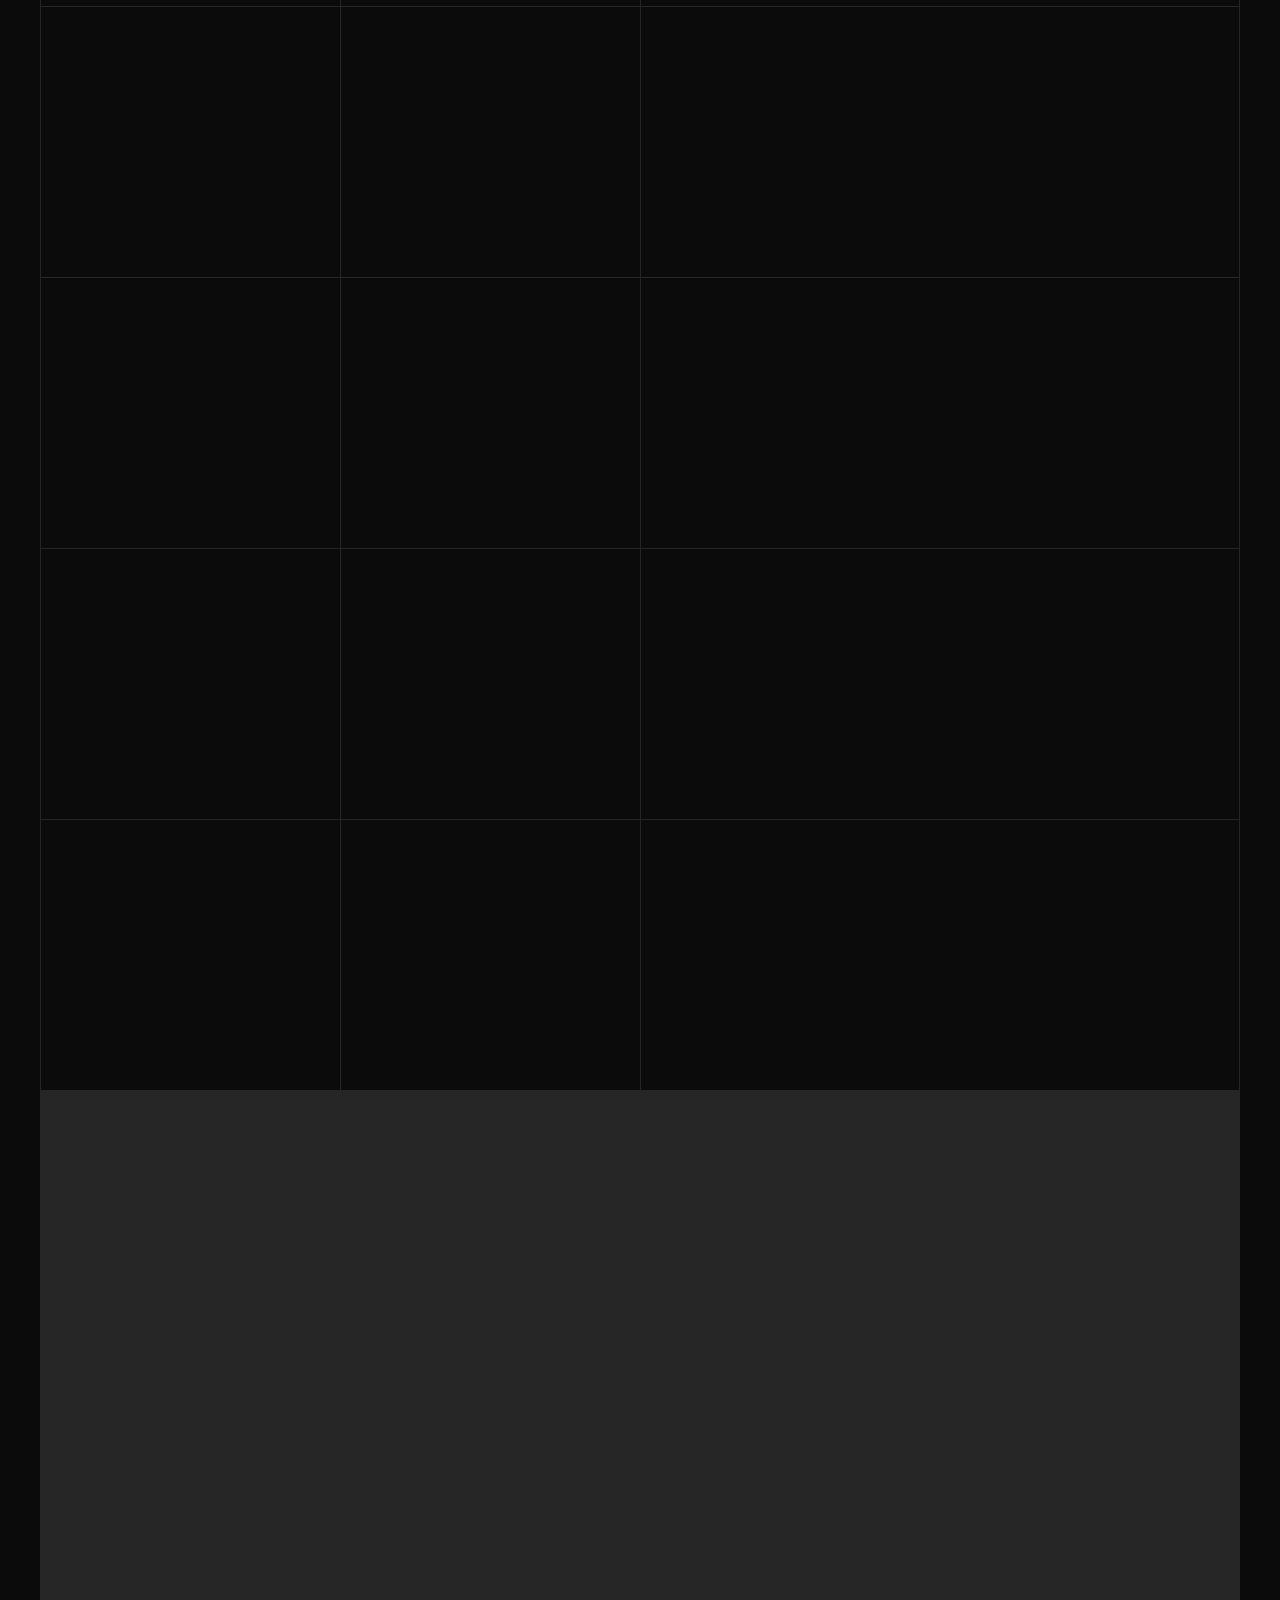
==== commit 6f97d4df: "Add parts -022 (10 pieces, total 520 / 220 originals)" ====
--- a/index.html
+++ b/index.html
@@ -4,14 +4,14 @@
 <meta charset="UTF-8">
 <meta name="viewport" content="width=device-width, initial-scale=1.0">
 <title>Uindustry — コピーして使えるUI部品アーカイブ | Sato's company</title>
-<meta name="description" content="ボタン、カード、ローダー、トグルなど510点のUI部品を収録。HTMLとCSSをそのままコピーして使えます。">
+<meta name="description" content="ボタン、カード、ローダー、トグルなど520点のUI部品を収録。HTMLとCSSをそのままコピーして使えます。">
 <meta name="theme-color" content="#0B0B0B">
 <meta name="color-scheme" content="dark">
 <link rel="canonical" href="https://kentaikan0325-alt.github.io/uindustry/">
 <meta property="og:type" content="website">
 <meta property="og:site_name" content="Uindustry">
 <meta property="og:title" content="Uindustry — コピーして使えるUI部品アーカイブ">
-<meta property="og:description" content="510点のUI部品を収録。HTMLとCSSをそのままコピーして使えます。">
+<meta property="og:description" content="520点のUI部品を収録。HTMLとCSSをそのままコピーして使えます。">
 <meta property="og:url" content="https://kentaikan0325-alt.github.io/uindustry/">
 <meta name="twitter:card" content="summary">
 <link rel="icon" href="data:image/svg+xml,%3Csvg xmlns='http://www.w3.org/2000/svg' viewBox='0 0 32 32'%3E%3Crect width='32' height='32' fill='%230B0B0B'/%3E%3Cpath d='M9 8v10a7 7 0 0 0 14 0V8' fill='none' stroke='%23ECECE6' stroke-width='3'/%3E%3C/svg%3E">
@@ -33,7 +33,7 @@
   <p class="brand label">Sato's company</p>
   <h1 class="tagline">Uindustry</h1>
   <p class="lead">コピーして、そのまま使えるUI部品。<br>部品を選ぶと、HTMLとCSSが出てくる。</p>
-  <p class="header-meta label" id="headerMeta">UI ELEMENTS — ARCHIVE / 510 PIECES</p>
+  <p class="header-meta label" id="headerMeta">UI ELEMENTS — ARCHIVE / 520 PIECES</p>
 </header>
 
 <div class="ticker" aria-hidden="true"><div class="ticker-track"><span class="ticker-text"></span><span class="ticker-text"></span></div></div>
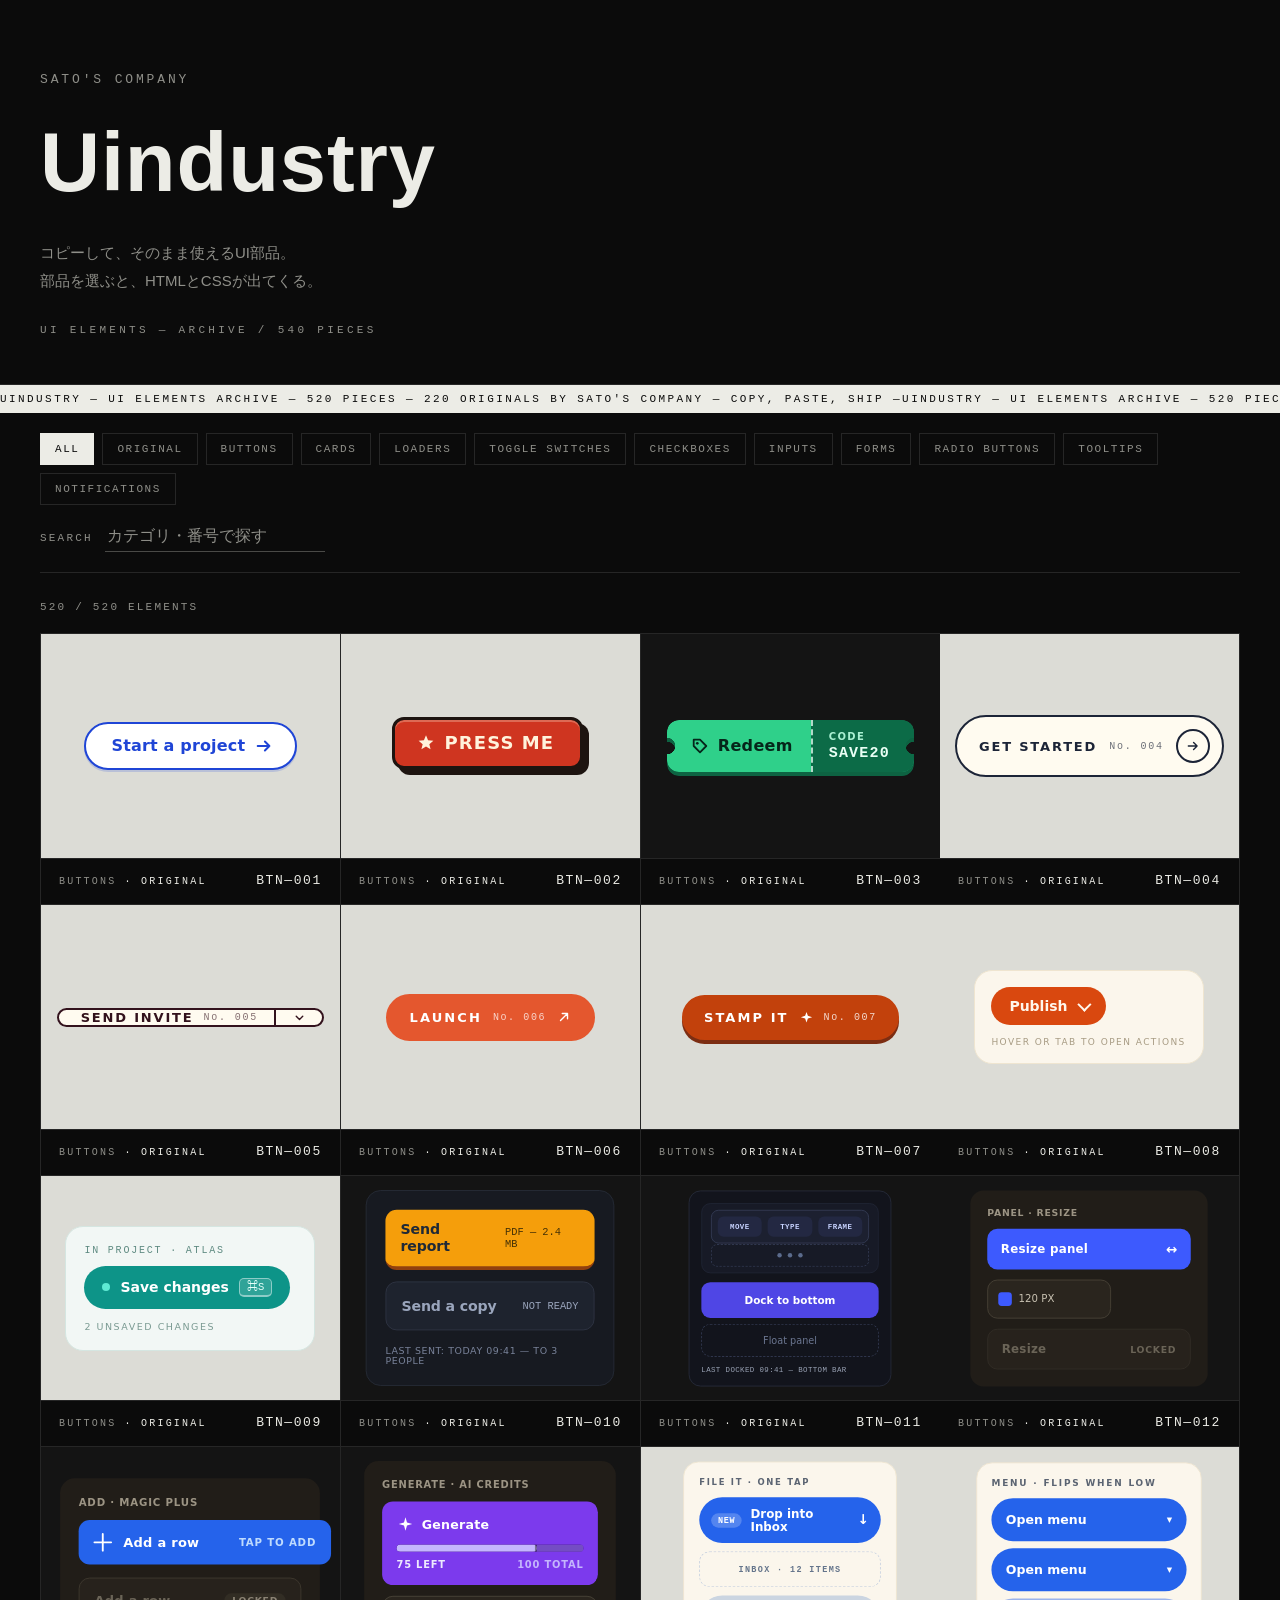
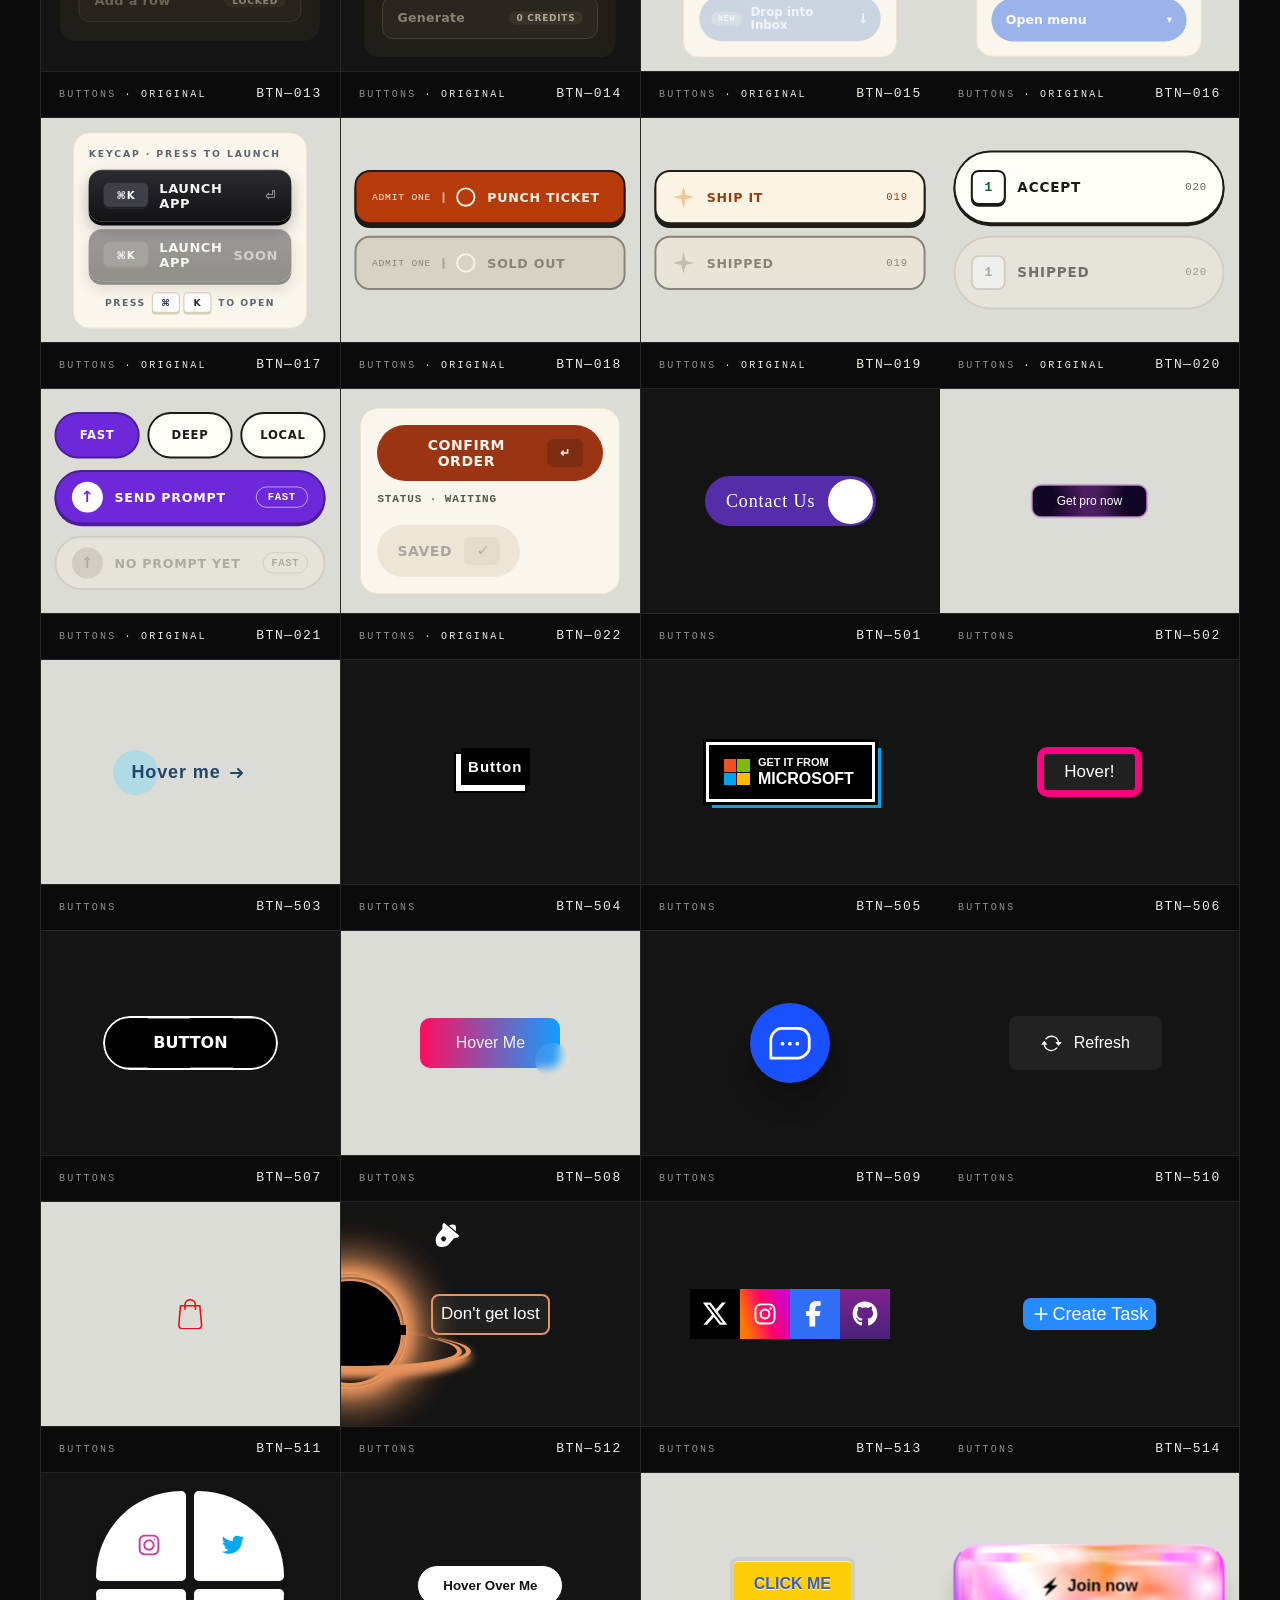
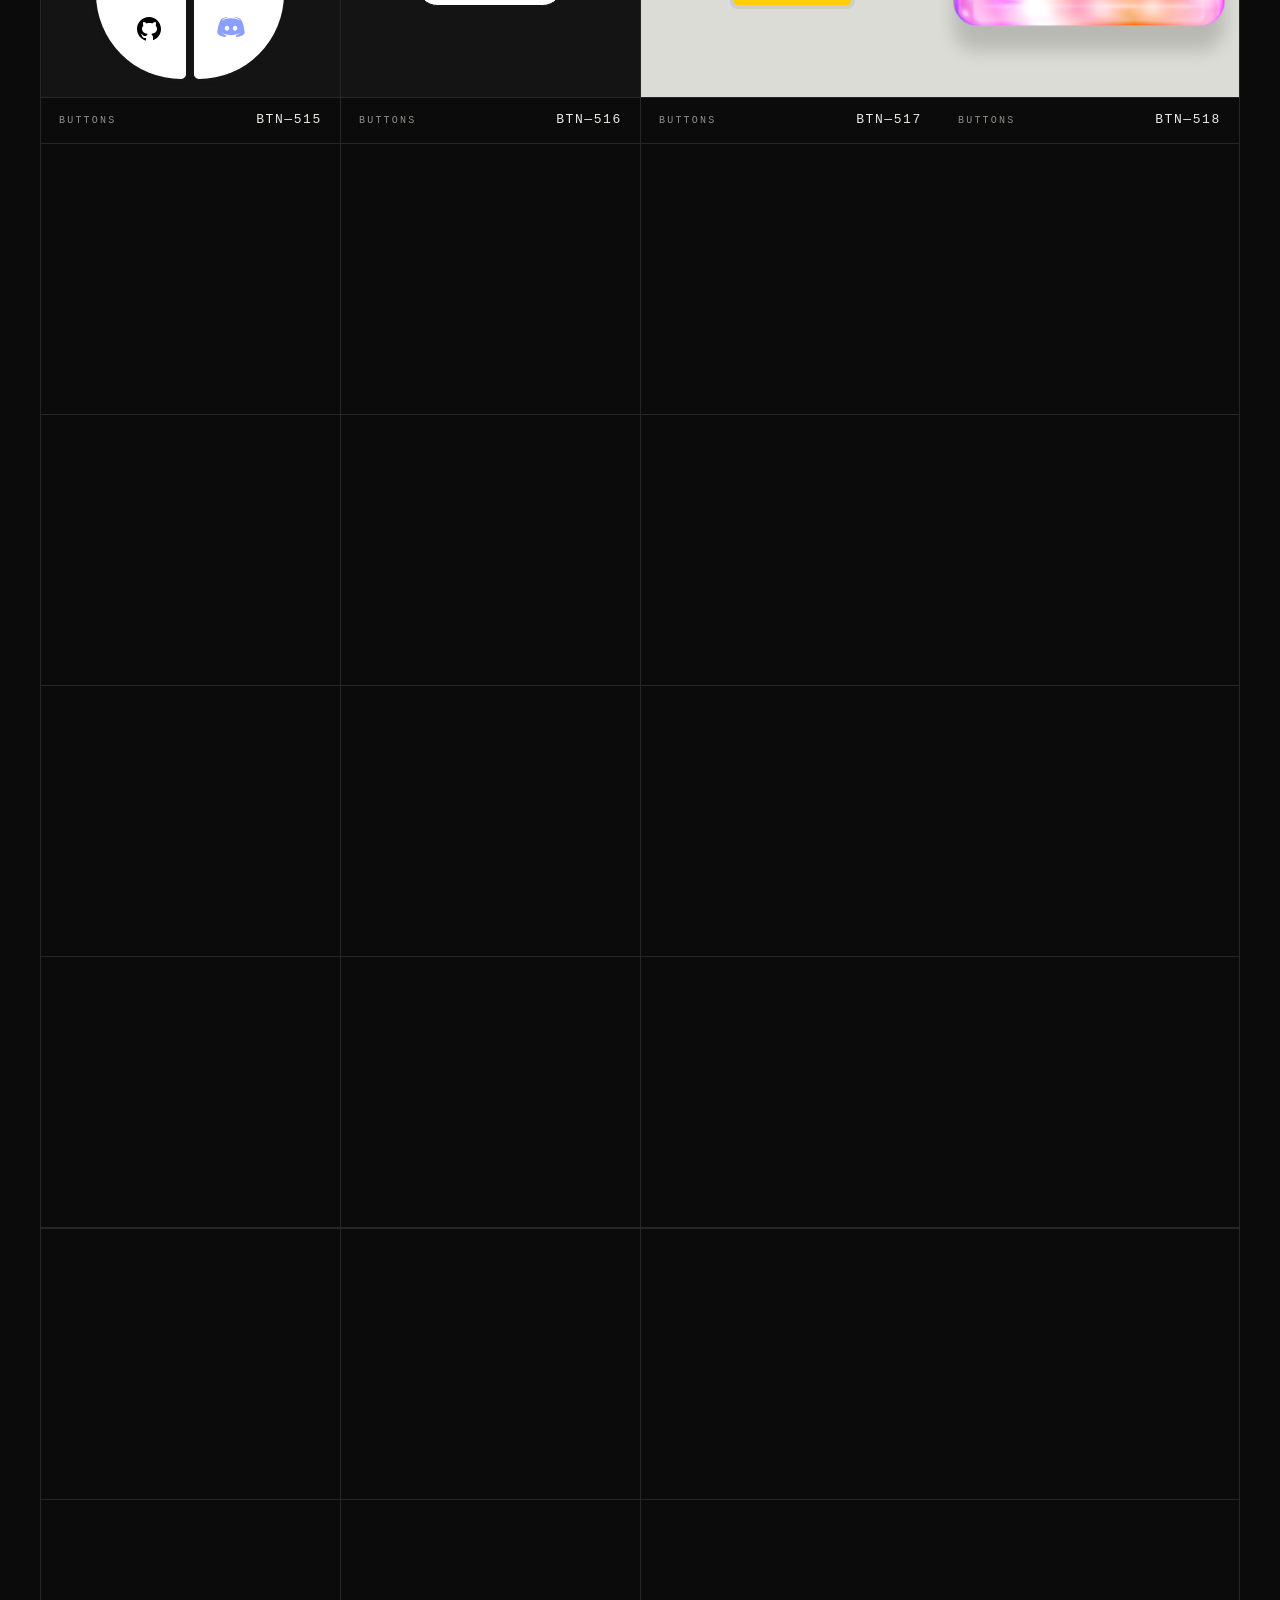
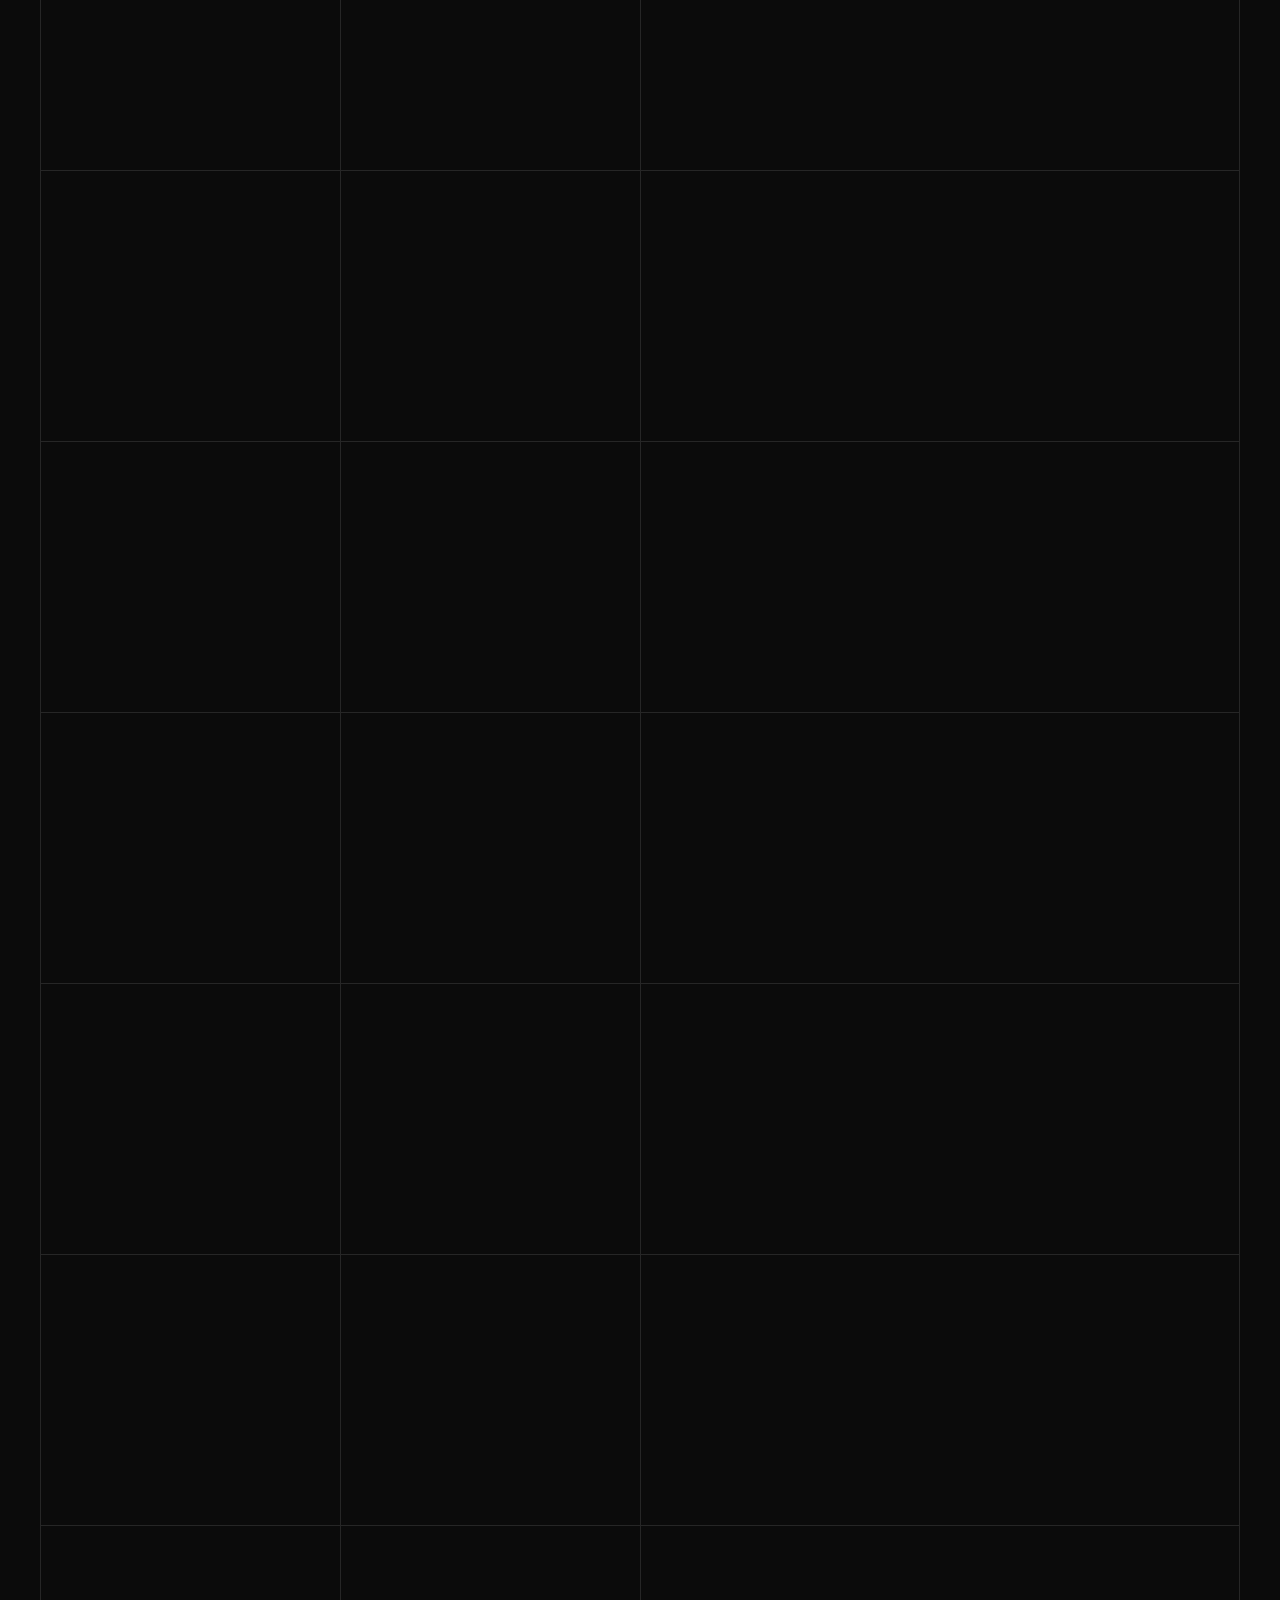
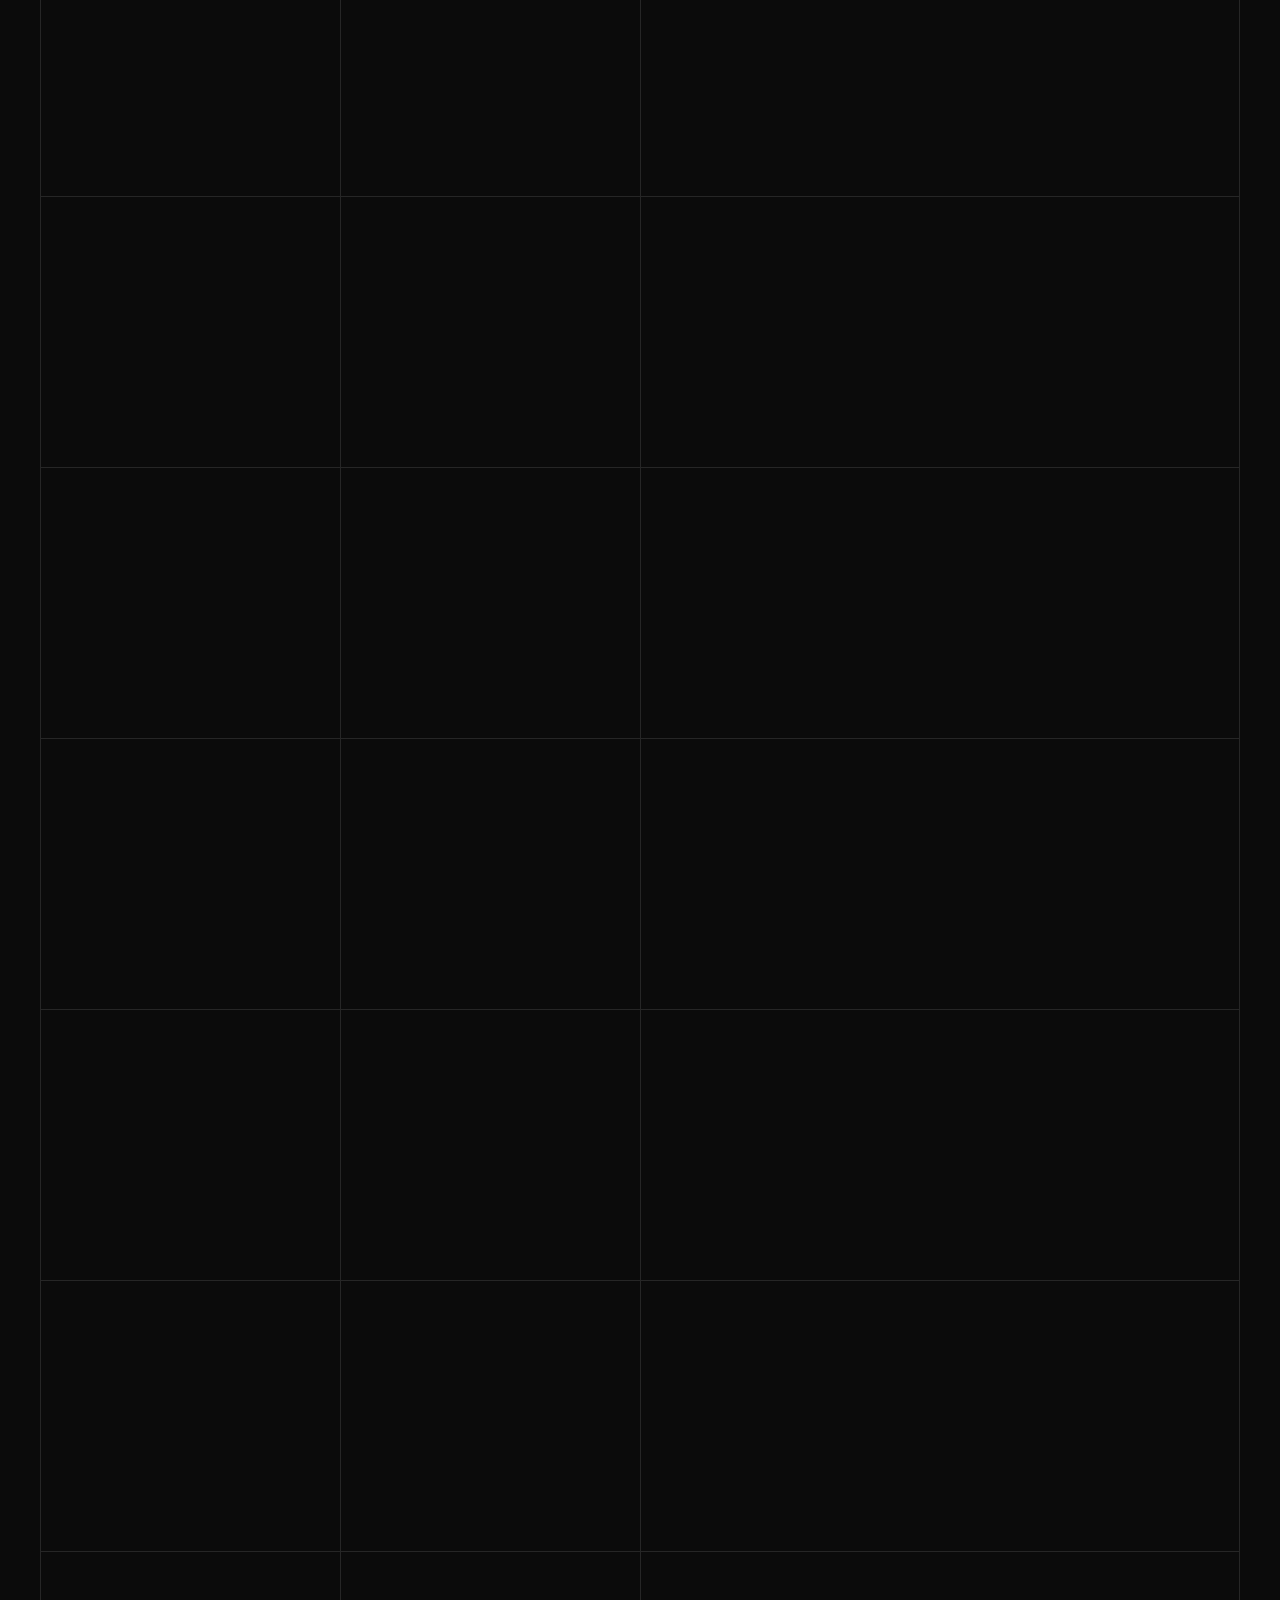
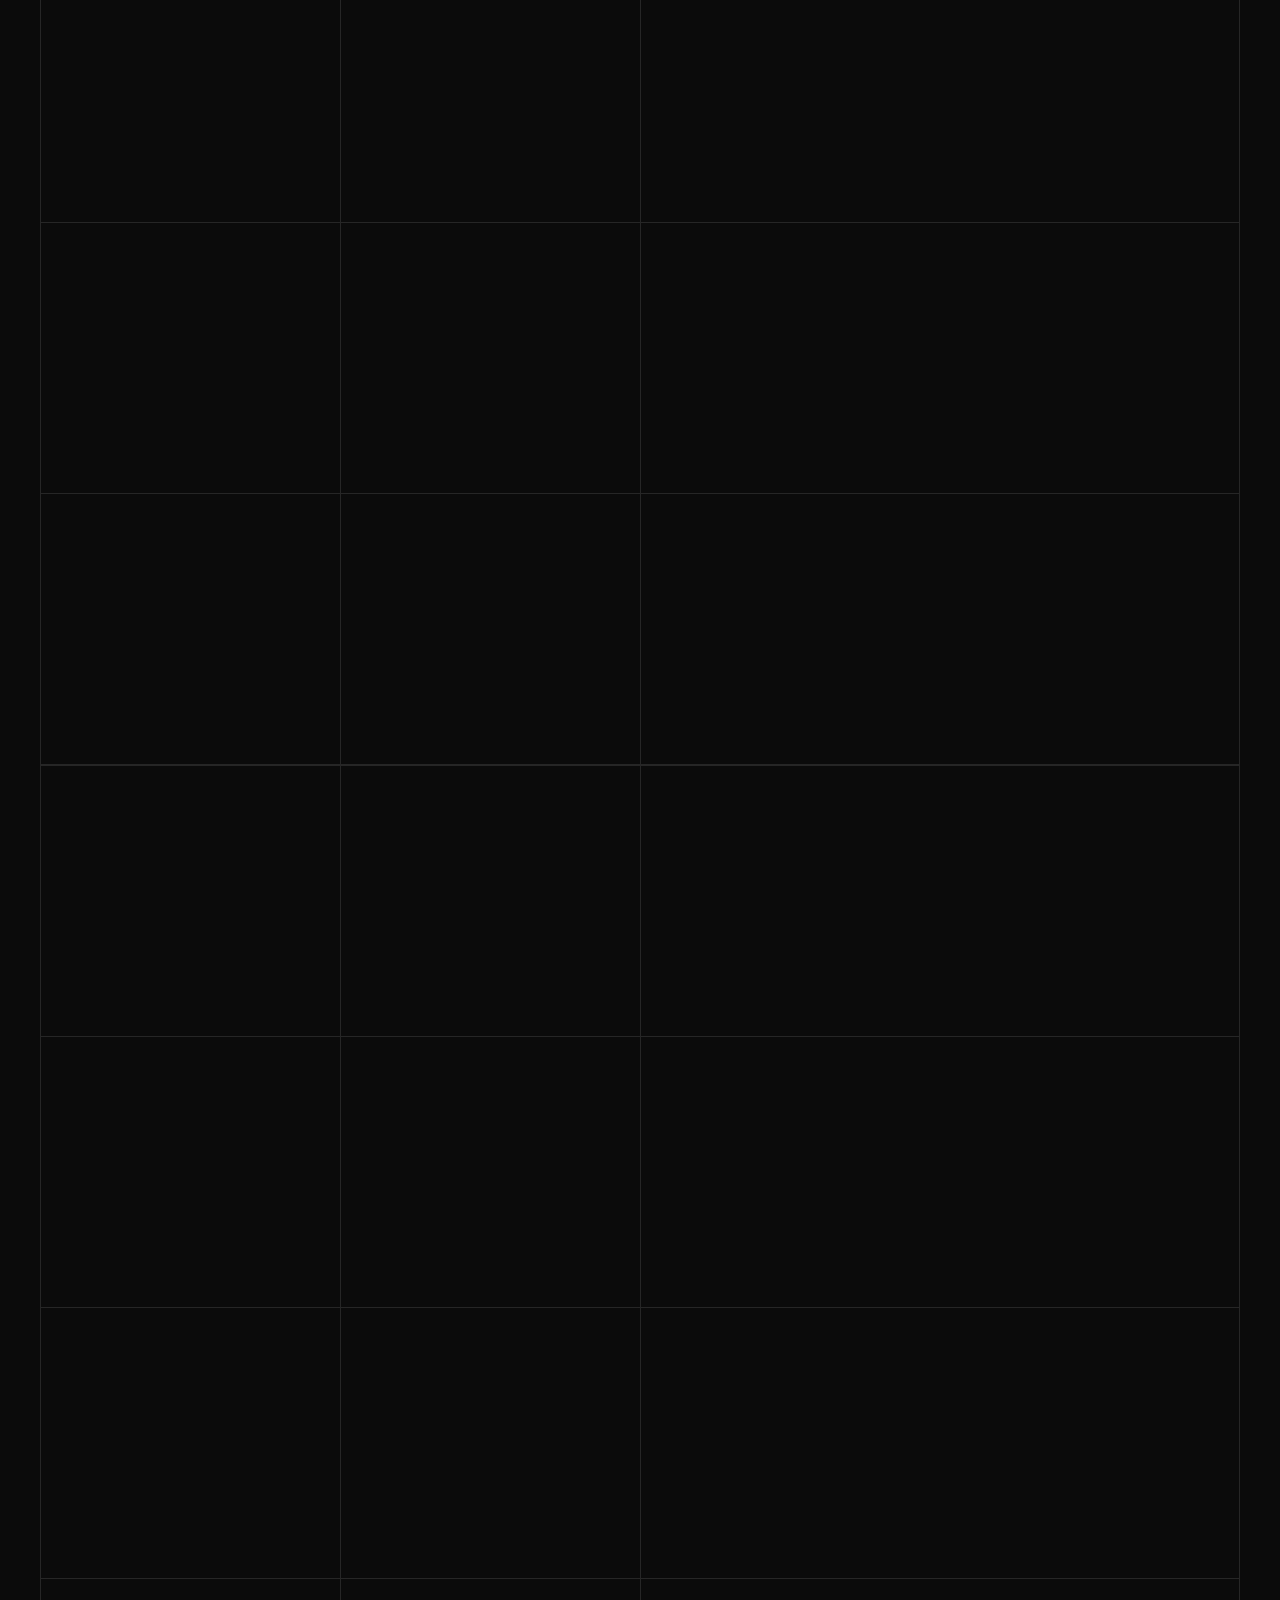
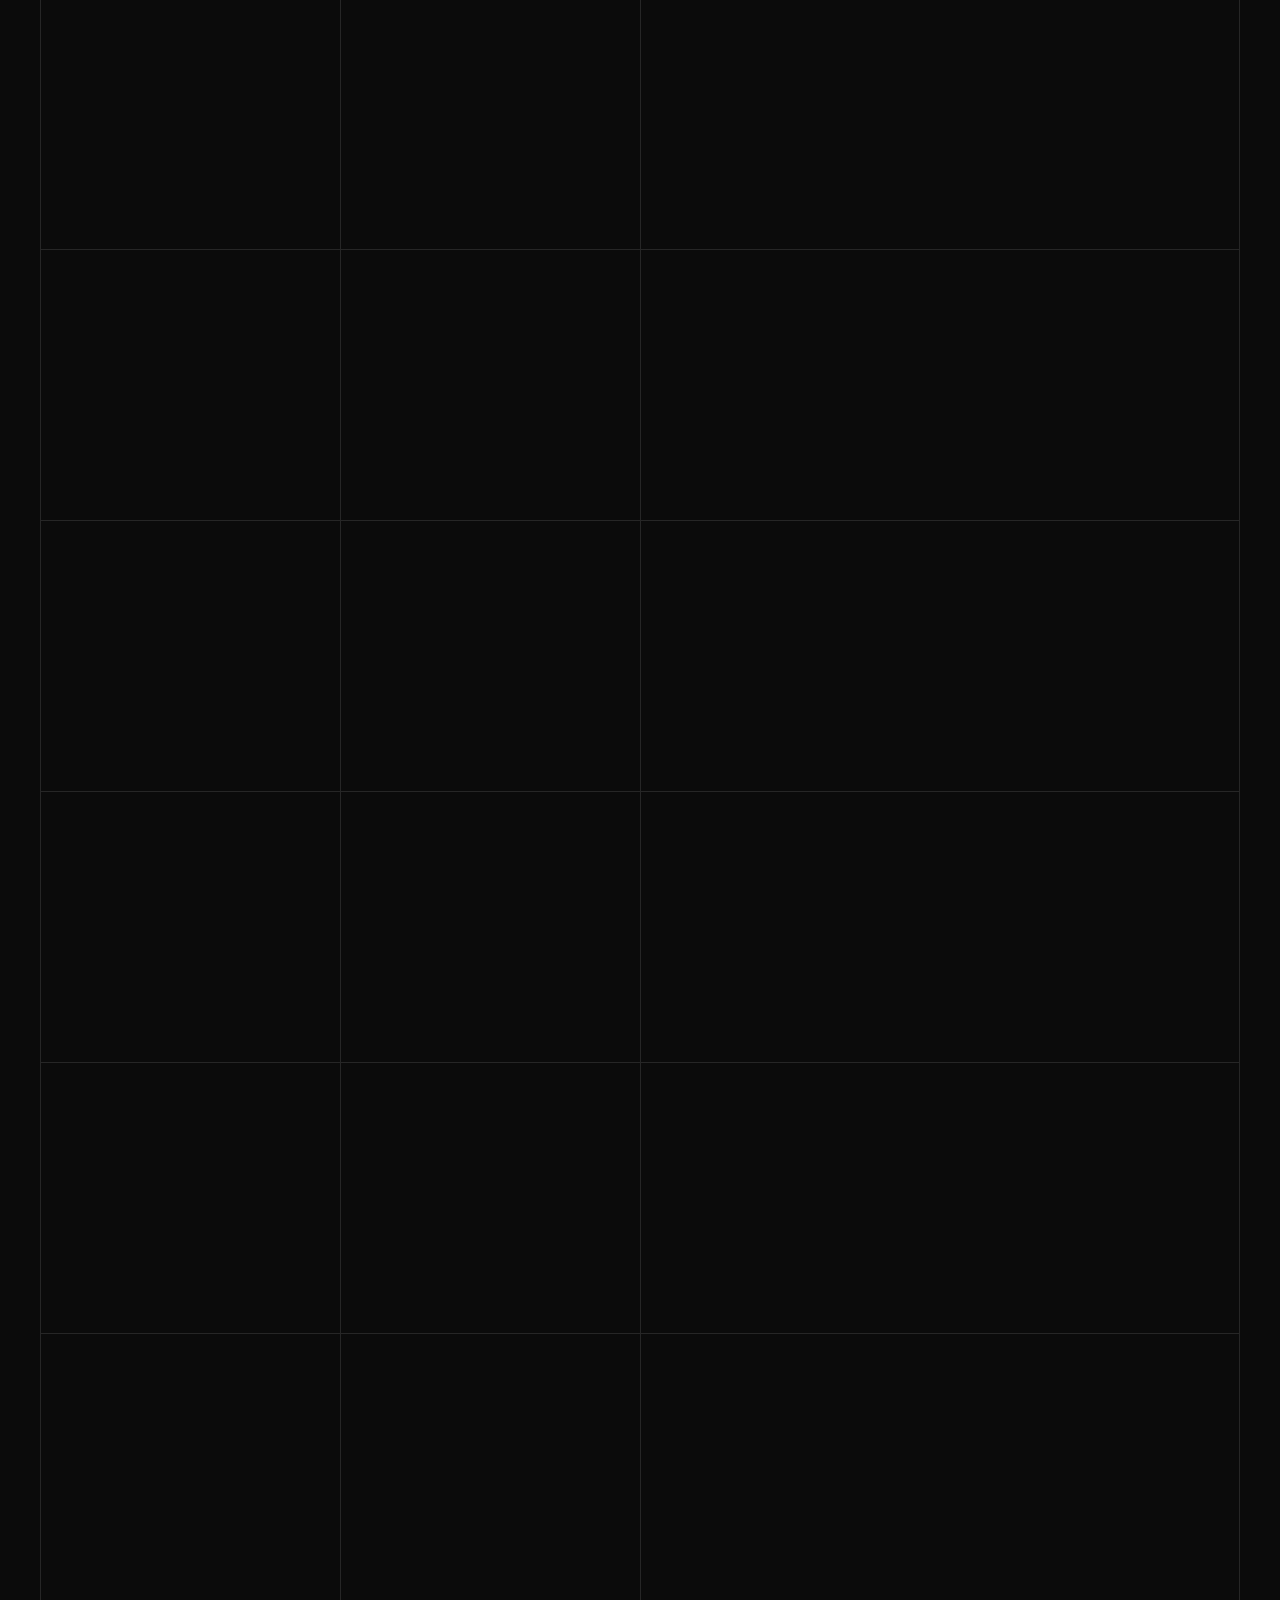
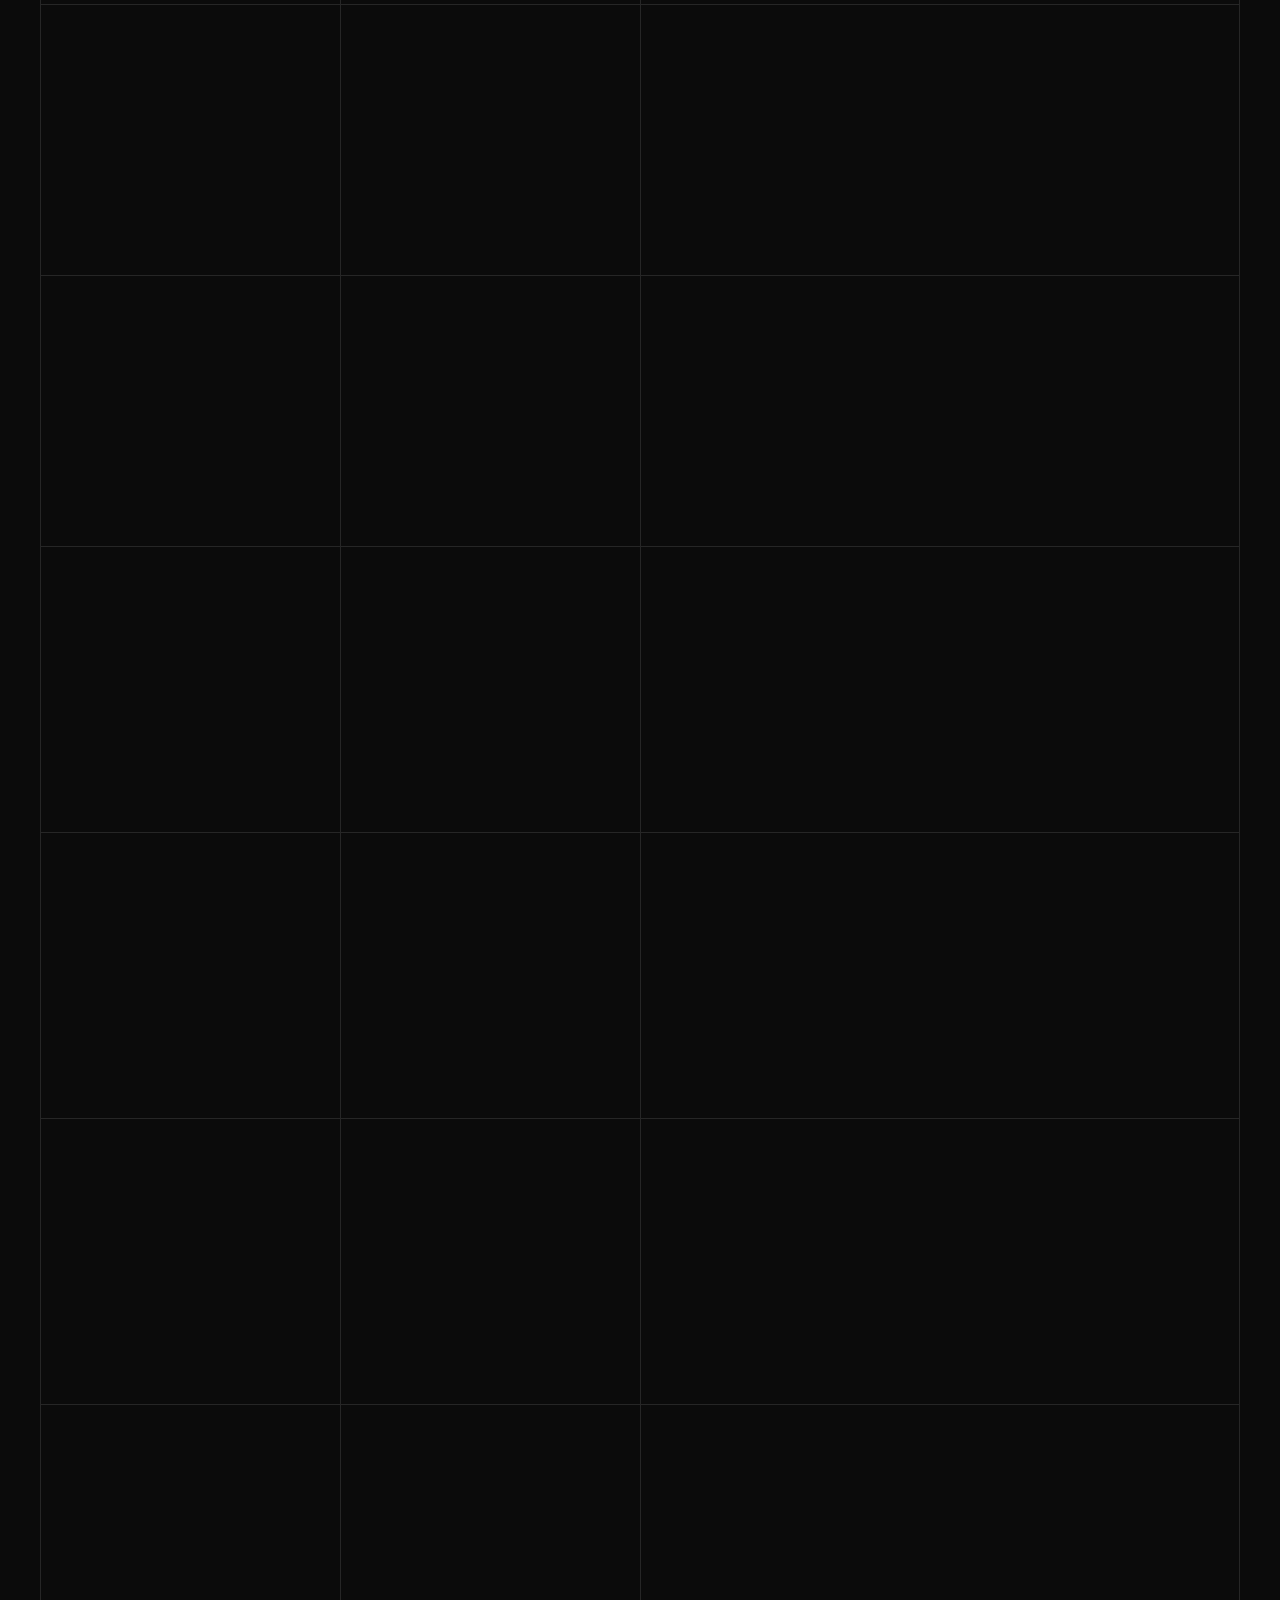
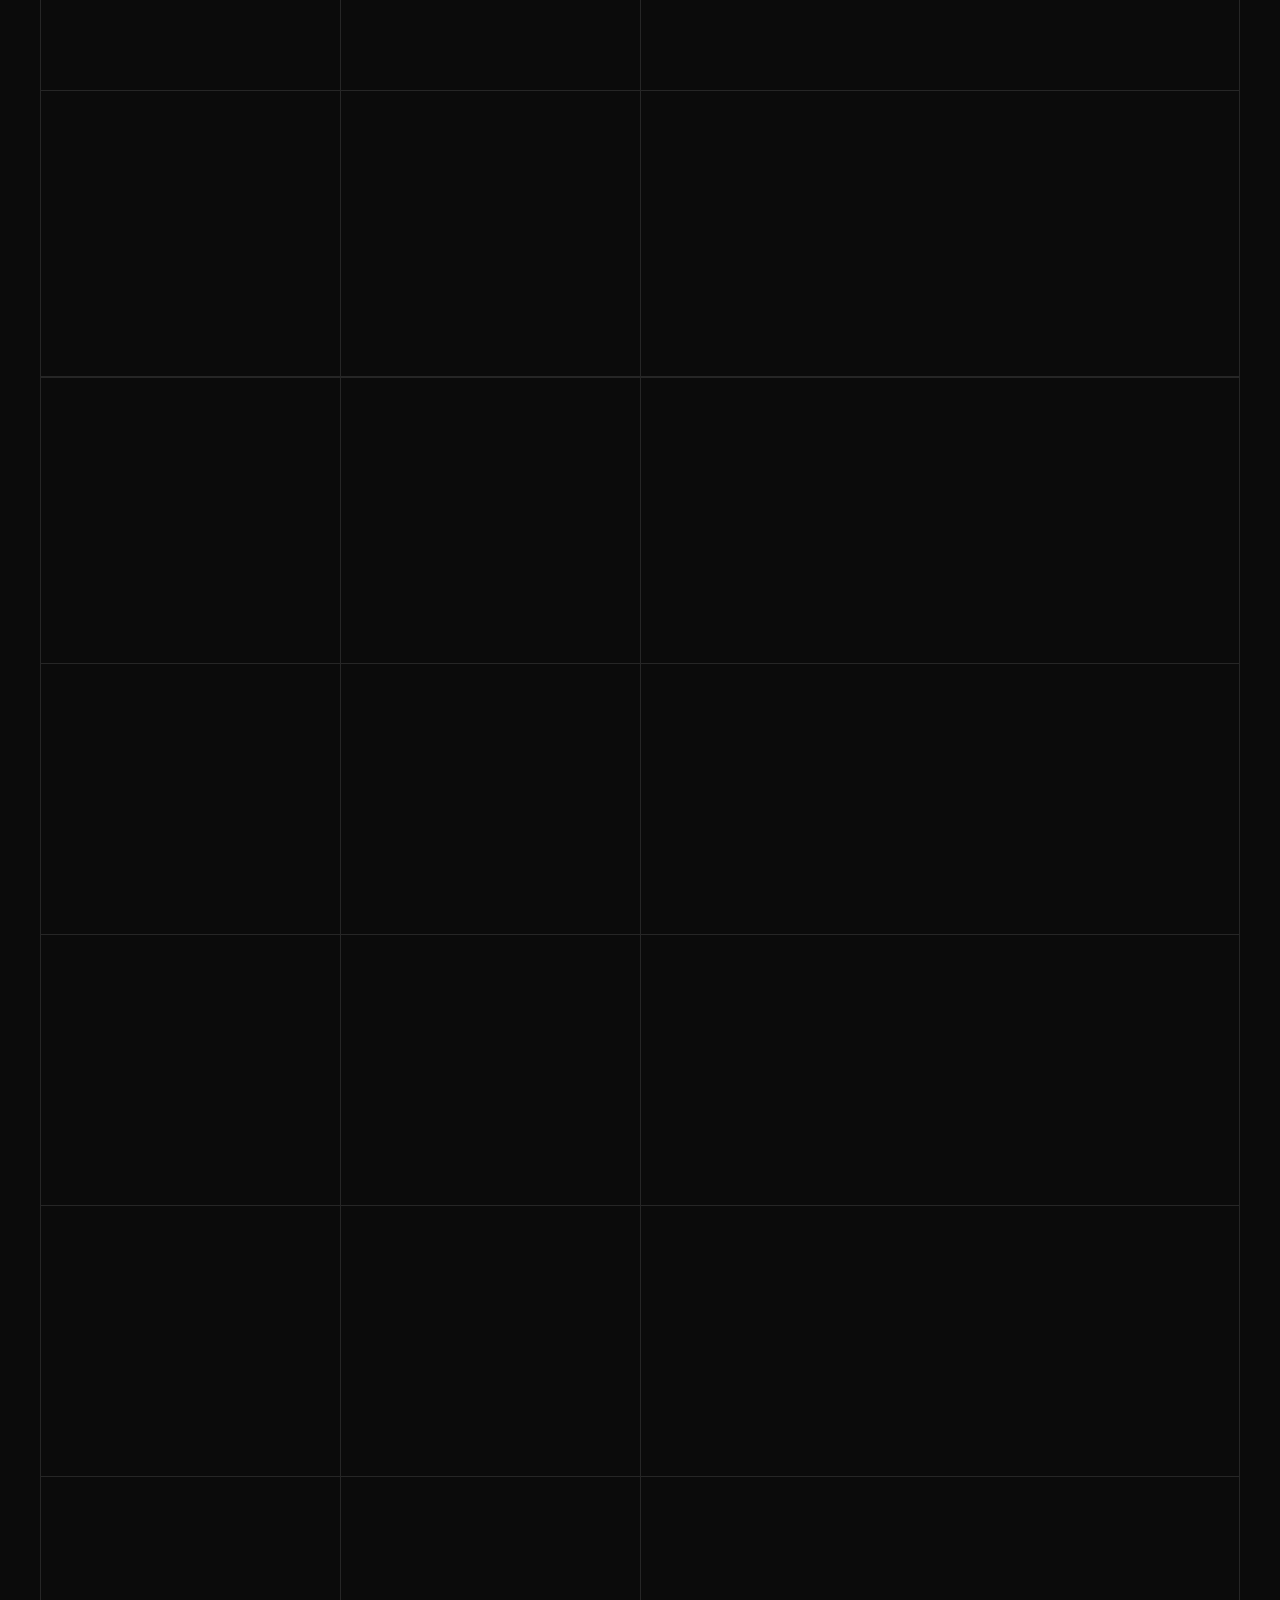
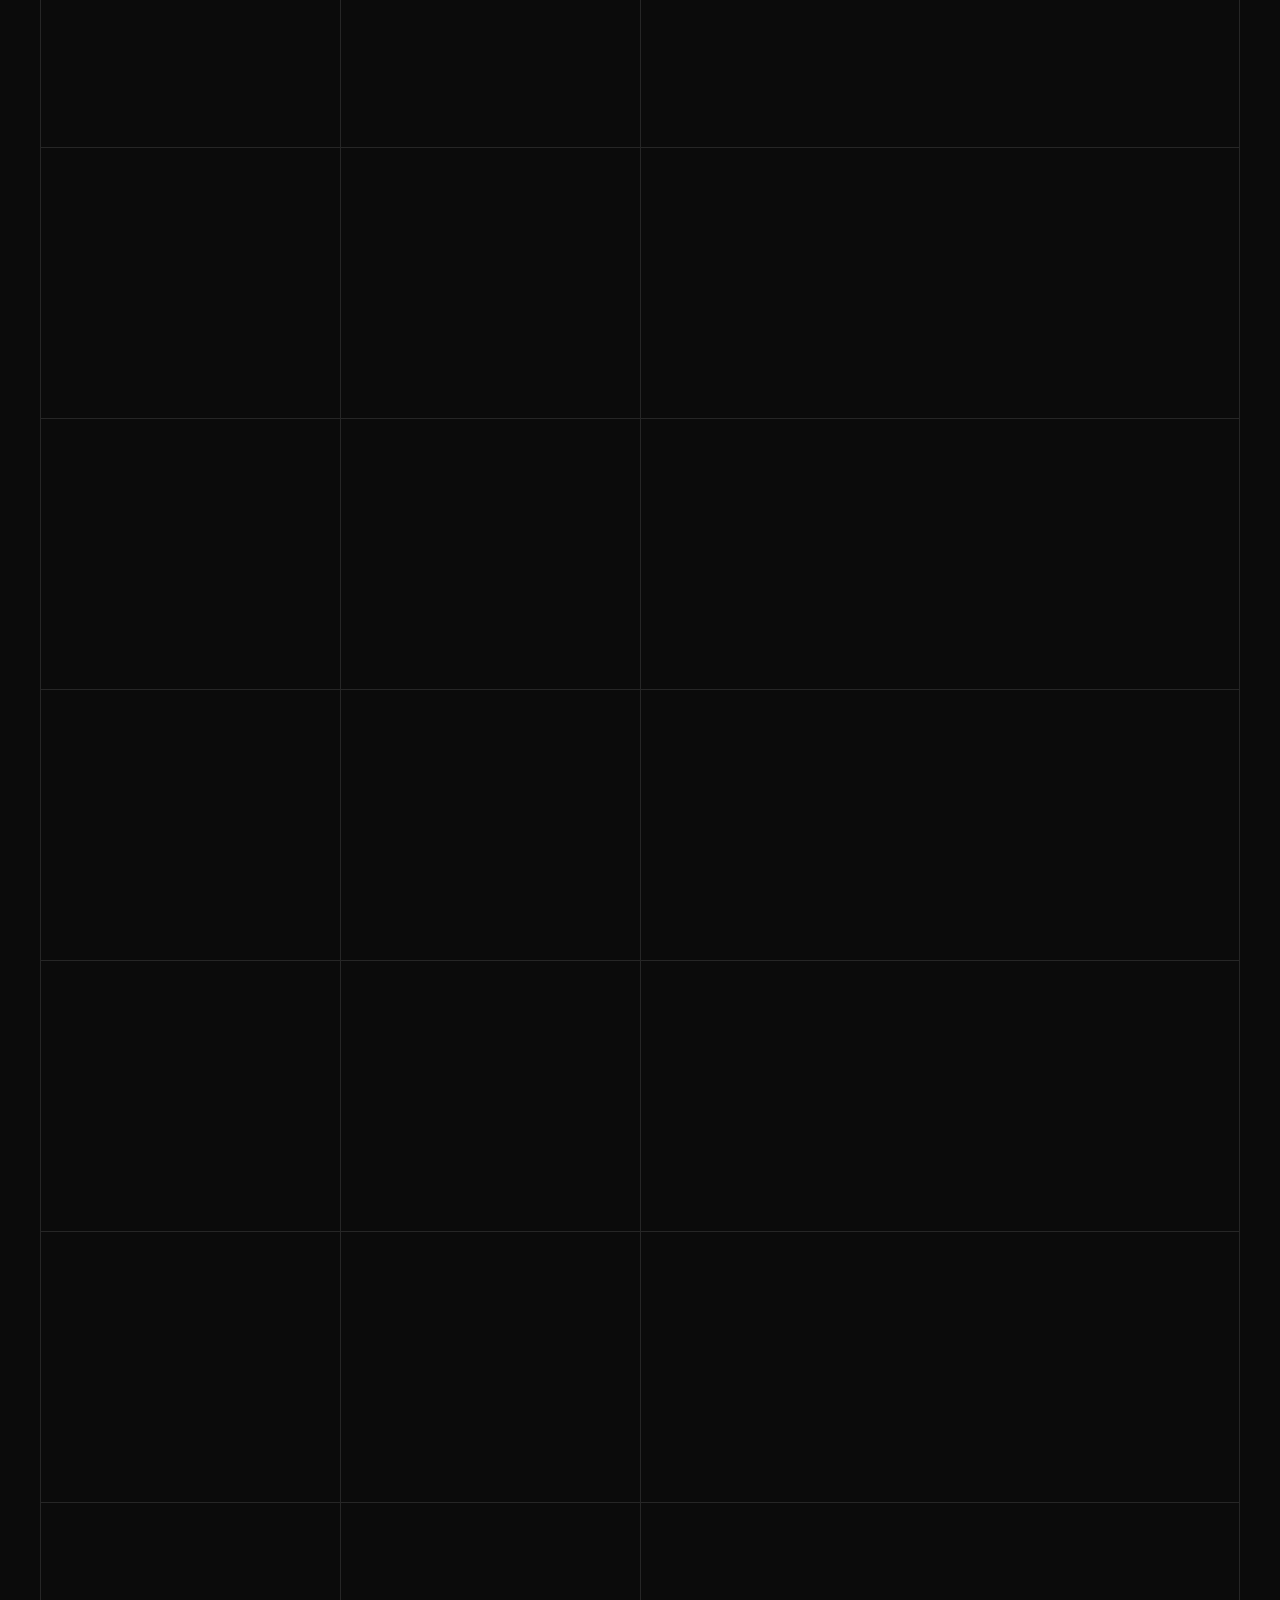
==== commit 6844747c: "Uindustry: 540 PIECES (add -023/-024 batches)" ====
--- a/index.html
+++ b/index.html
@@ -33,7 +33,7 @@
   <p class="brand label">Sato's company</p>
   <h1 class="tagline">Uindustry</h1>
   <p class="lead">コピーして、そのまま使えるUI部品。<br>部品を選ぶと、HTMLとCSSが出てくる。</p>
-  <p class="header-meta label" id="headerMeta">UI ELEMENTS — ARCHIVE / 520 PIECES</p>
+  <p class="header-meta label" id="headerMeta">UI ELEMENTS — ARCHIVE / 540 PIECES</p>
 </header>
 
 <div class="ticker" aria-hidden="true"><div class="ticker-track"><span class="ticker-text"></span><span class="ticker-text"></span></div></div>
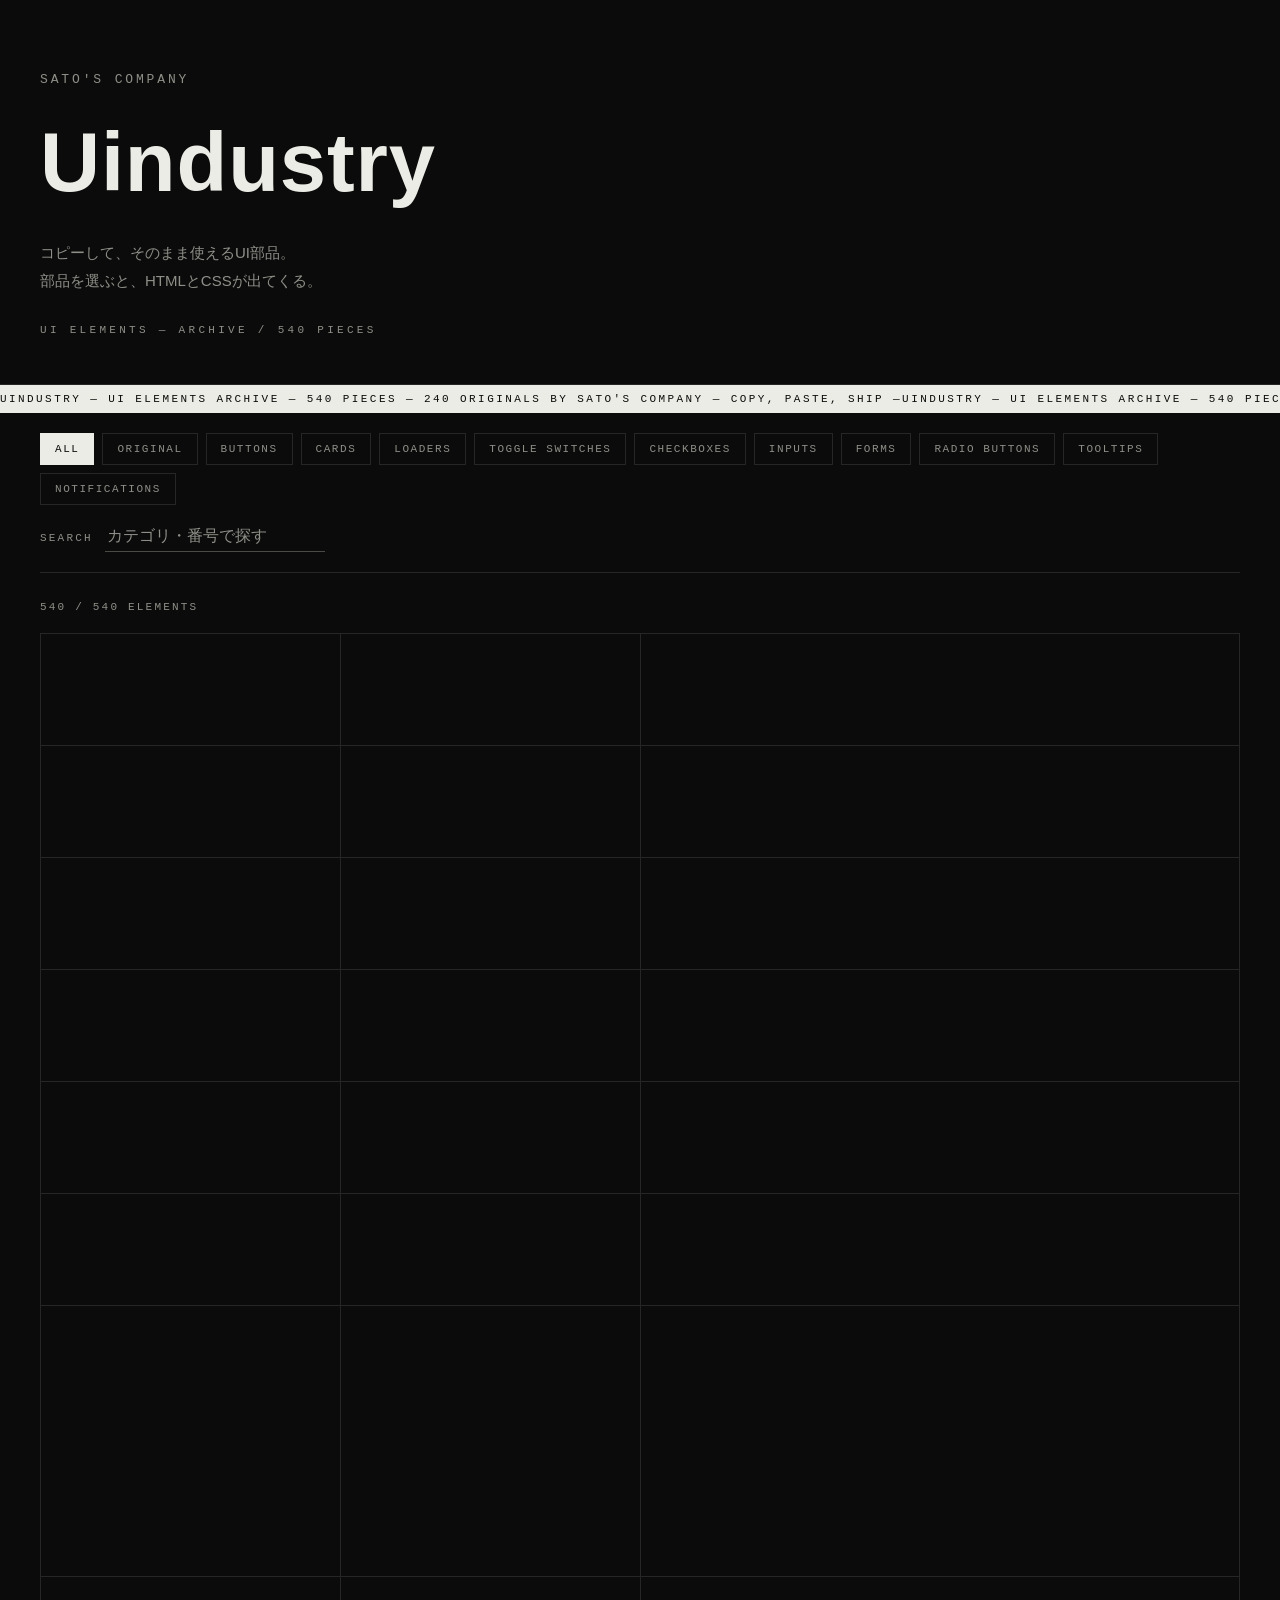
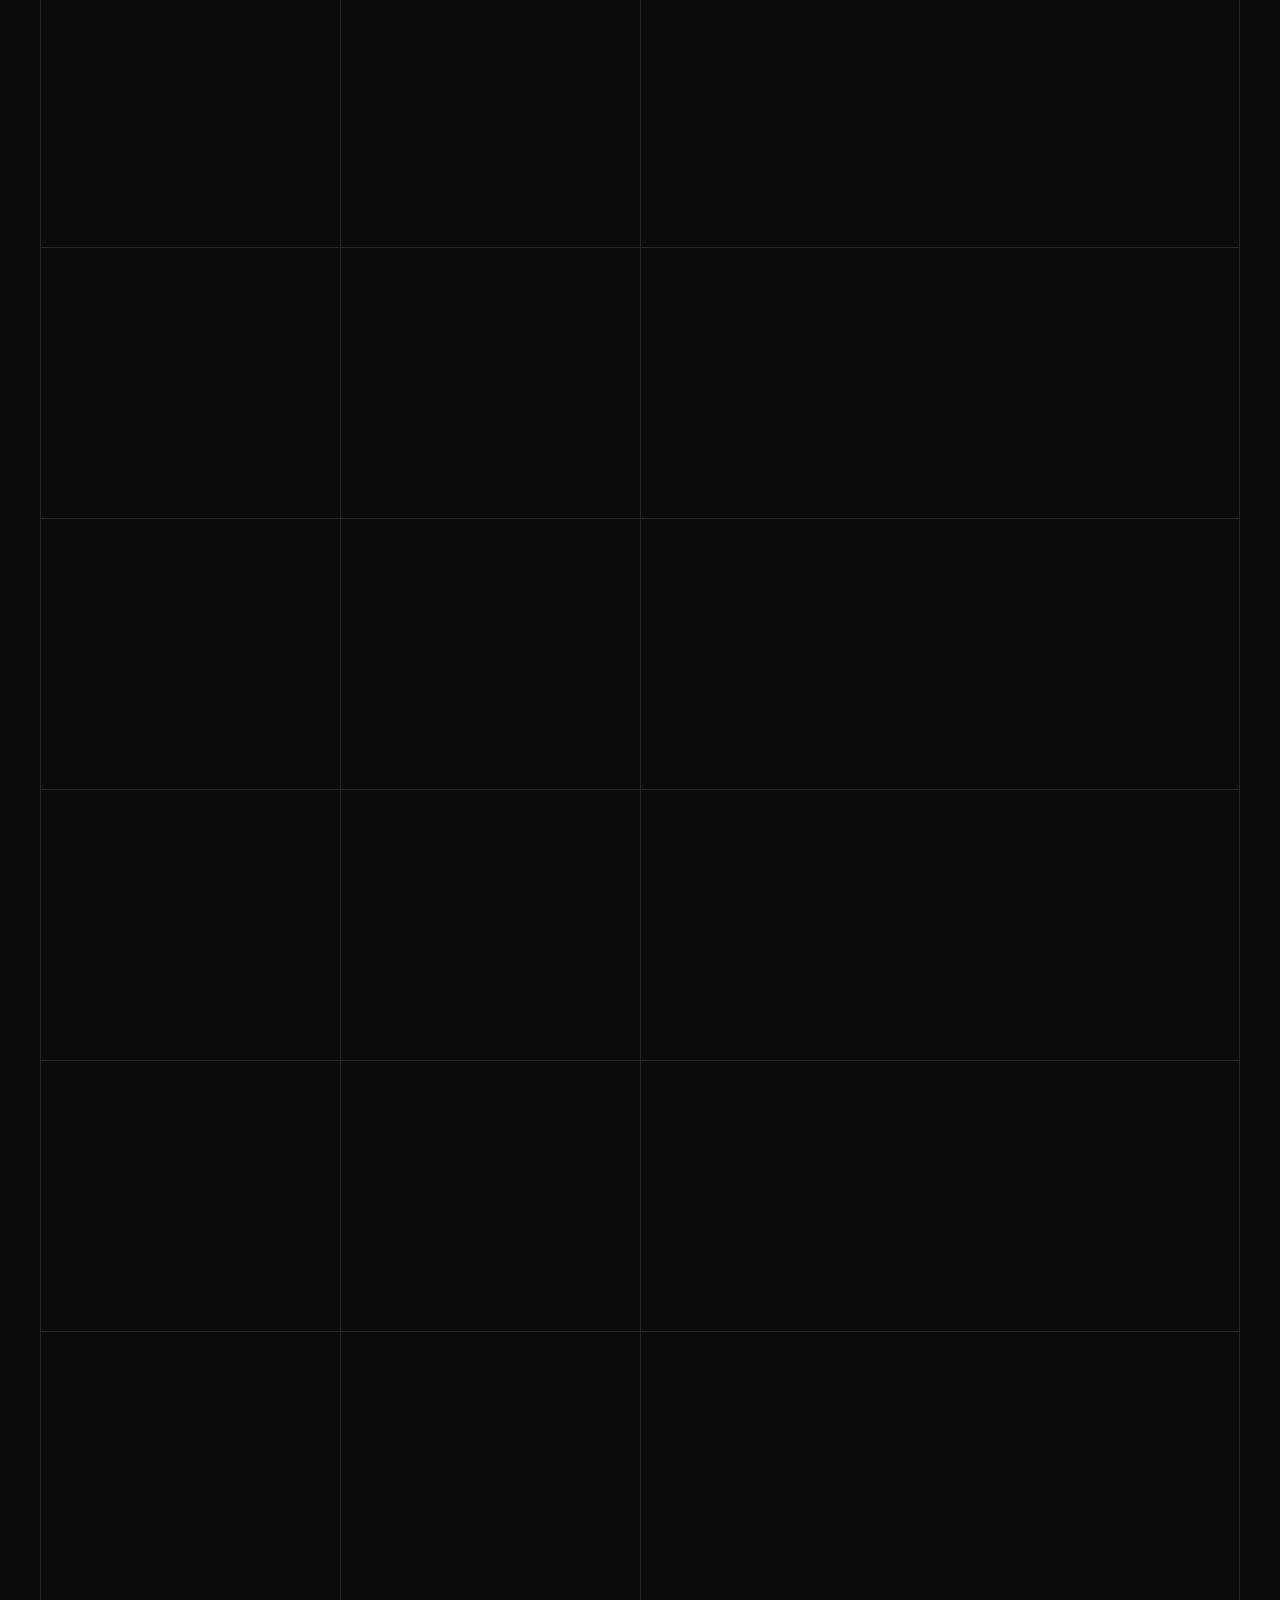
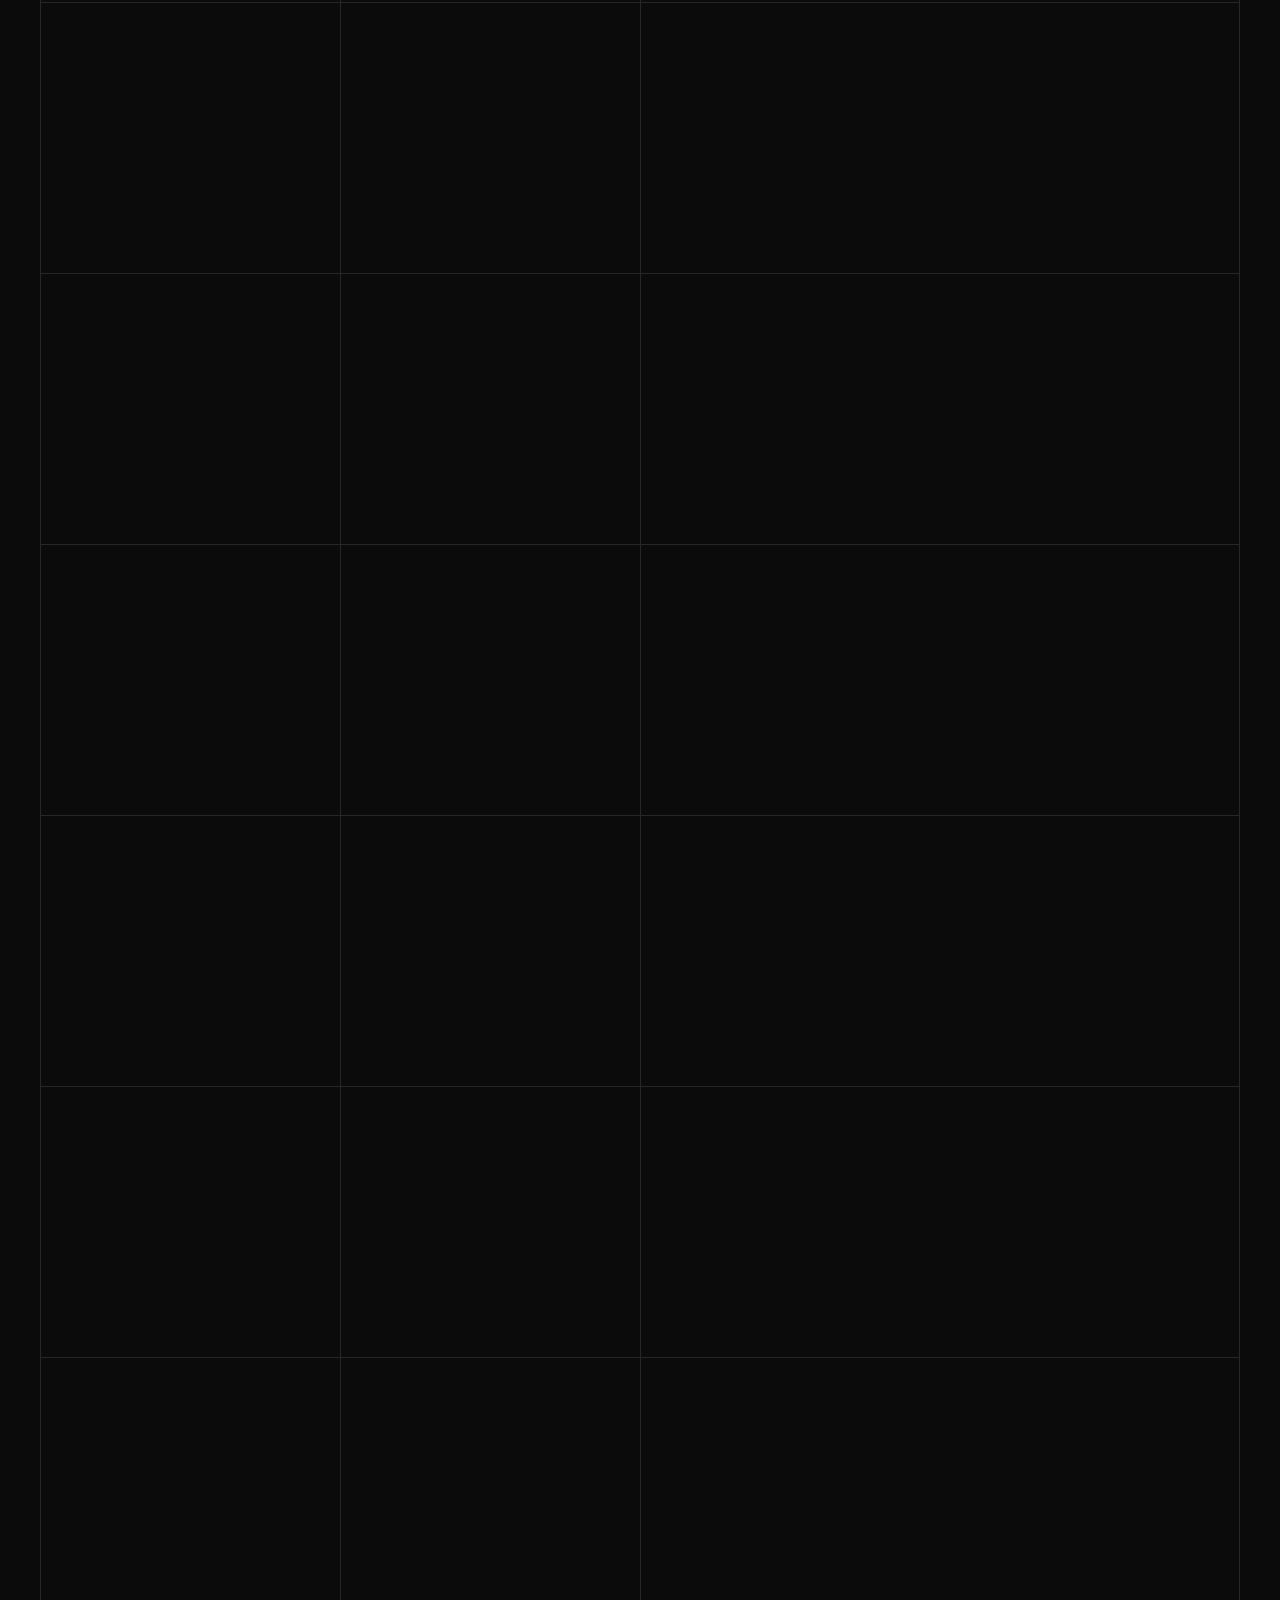
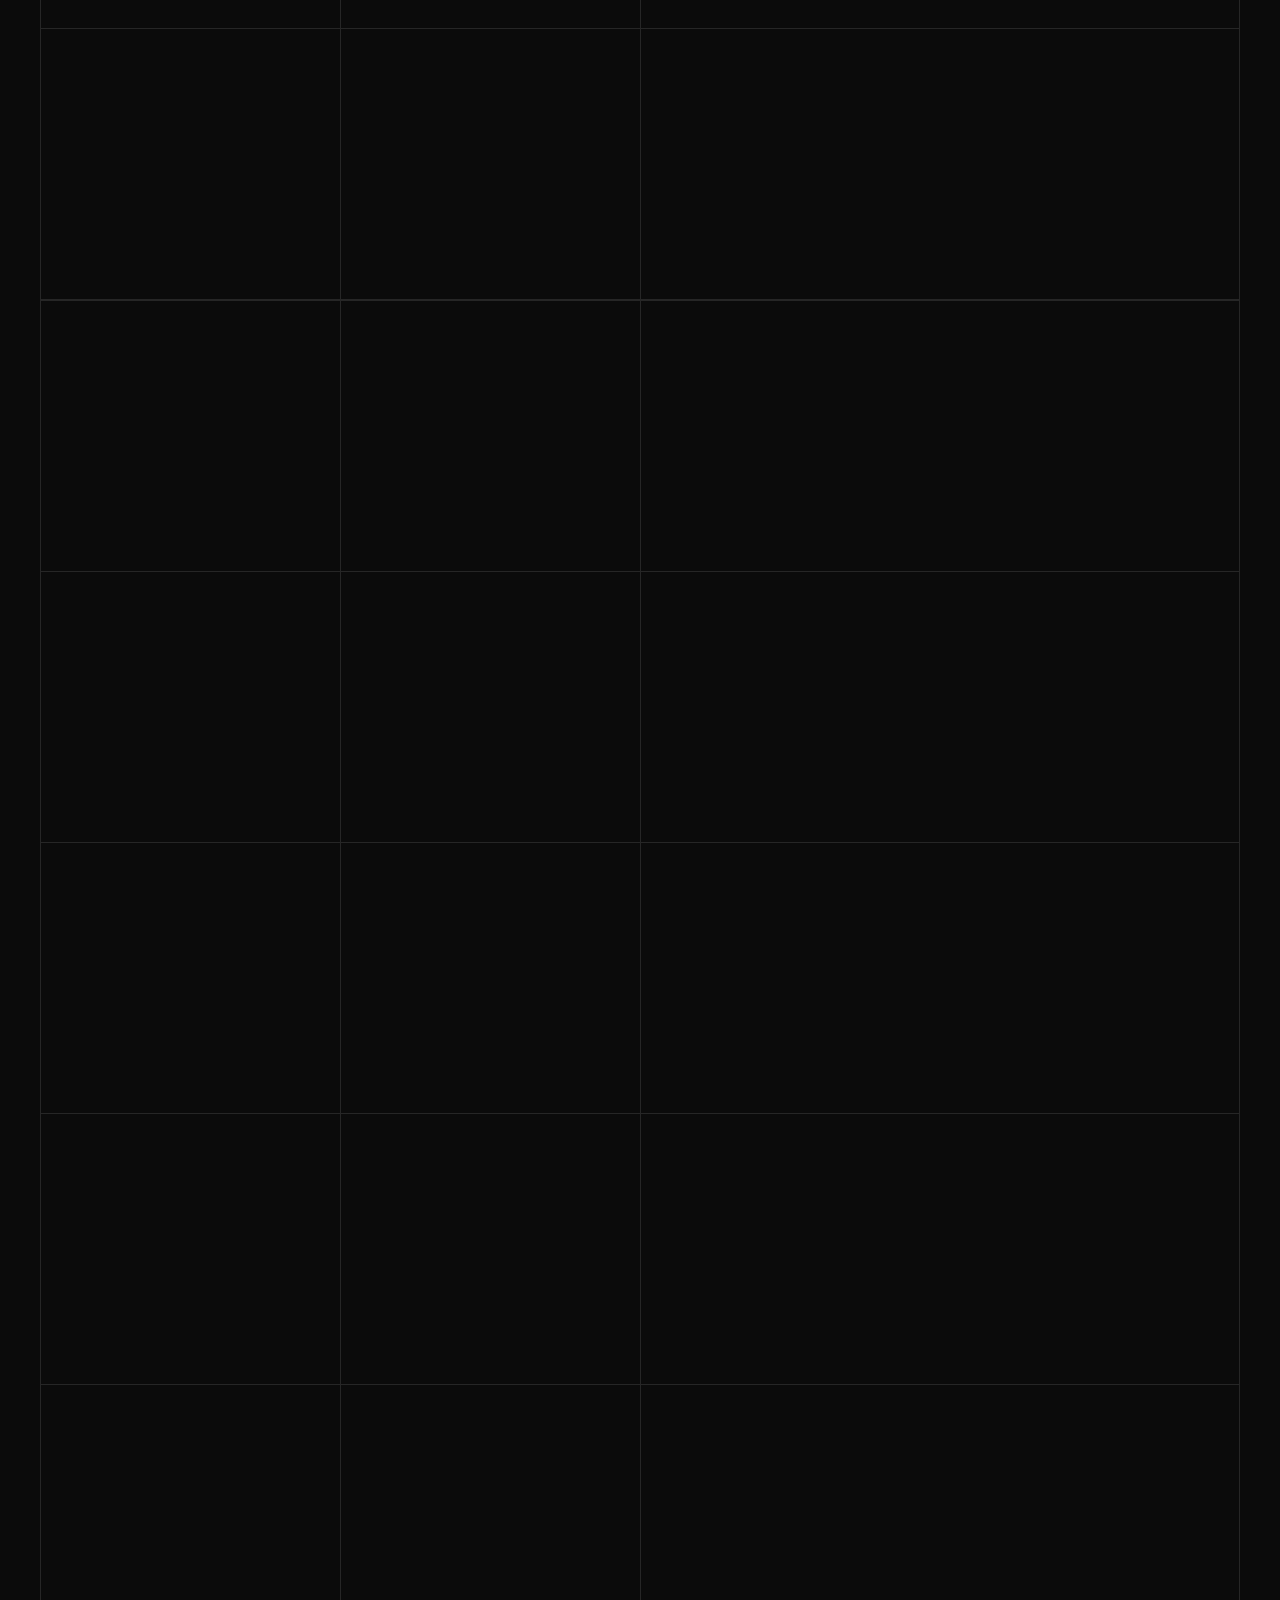
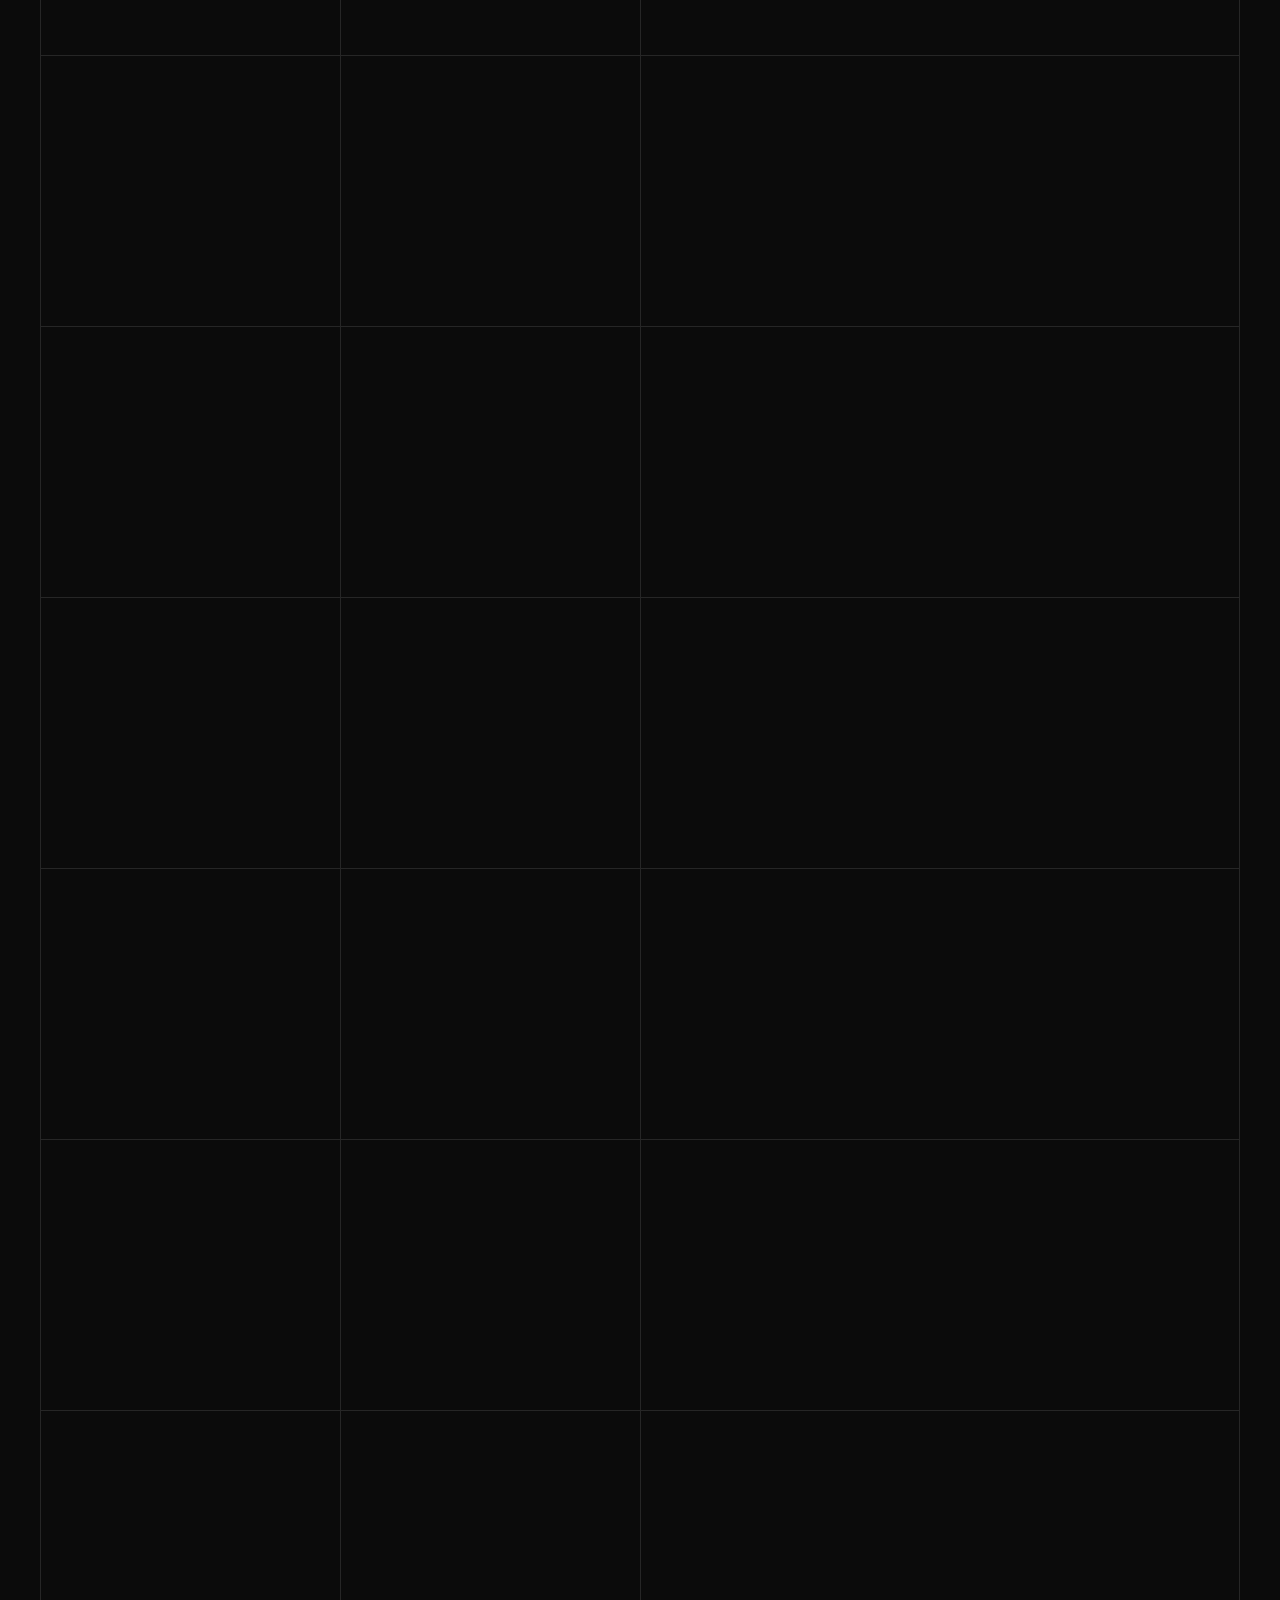
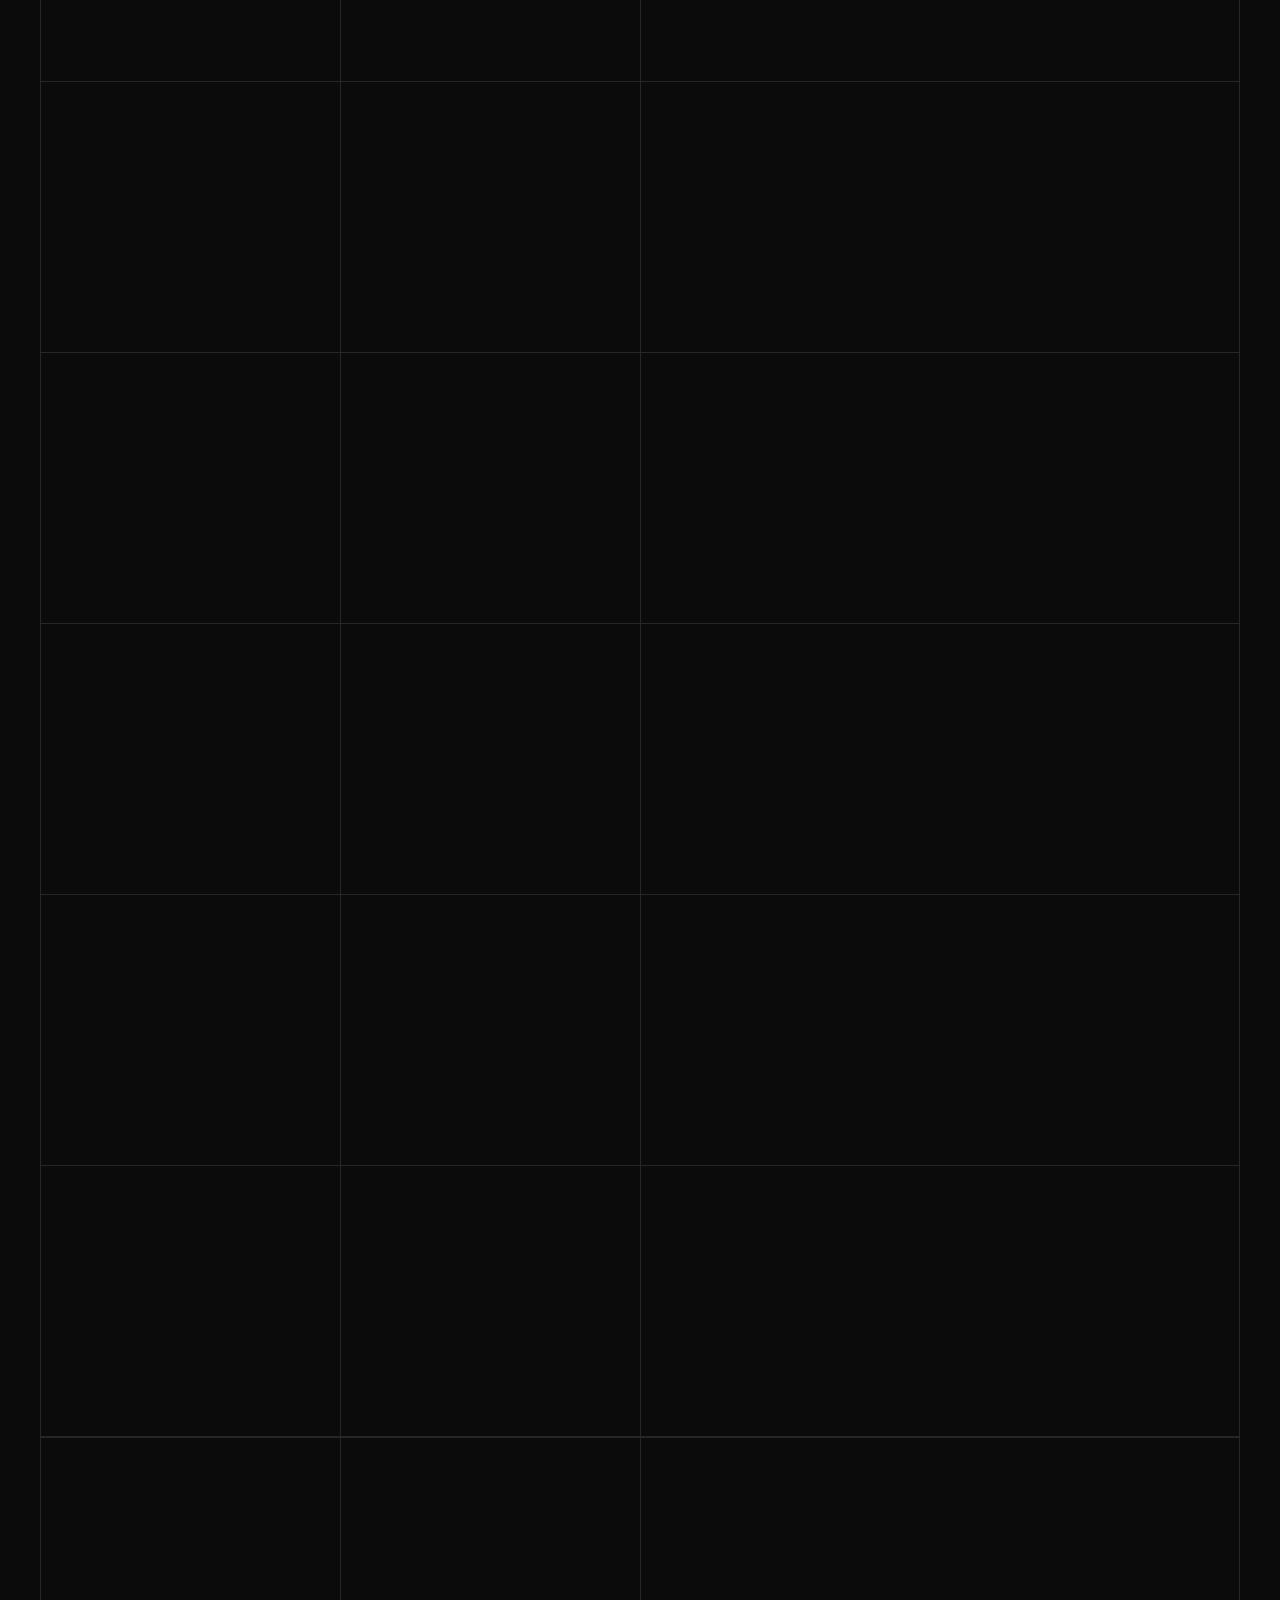
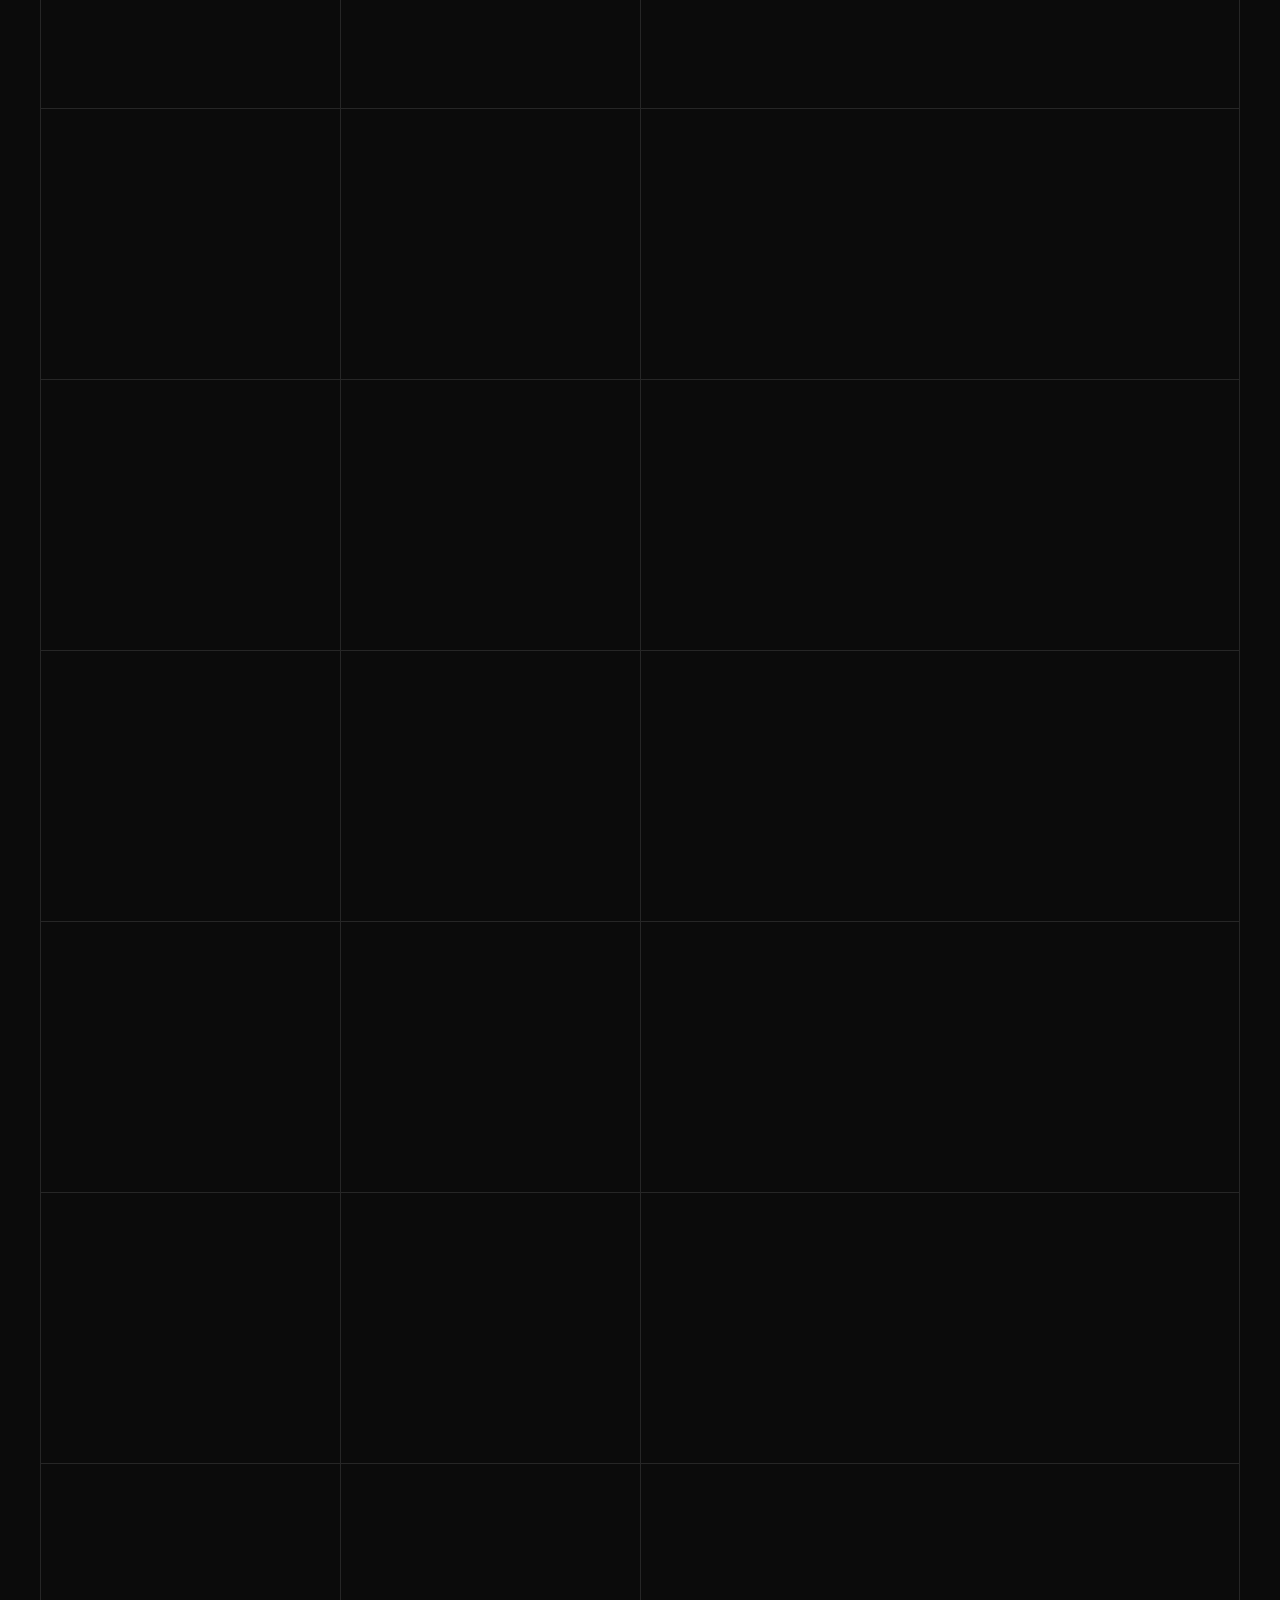
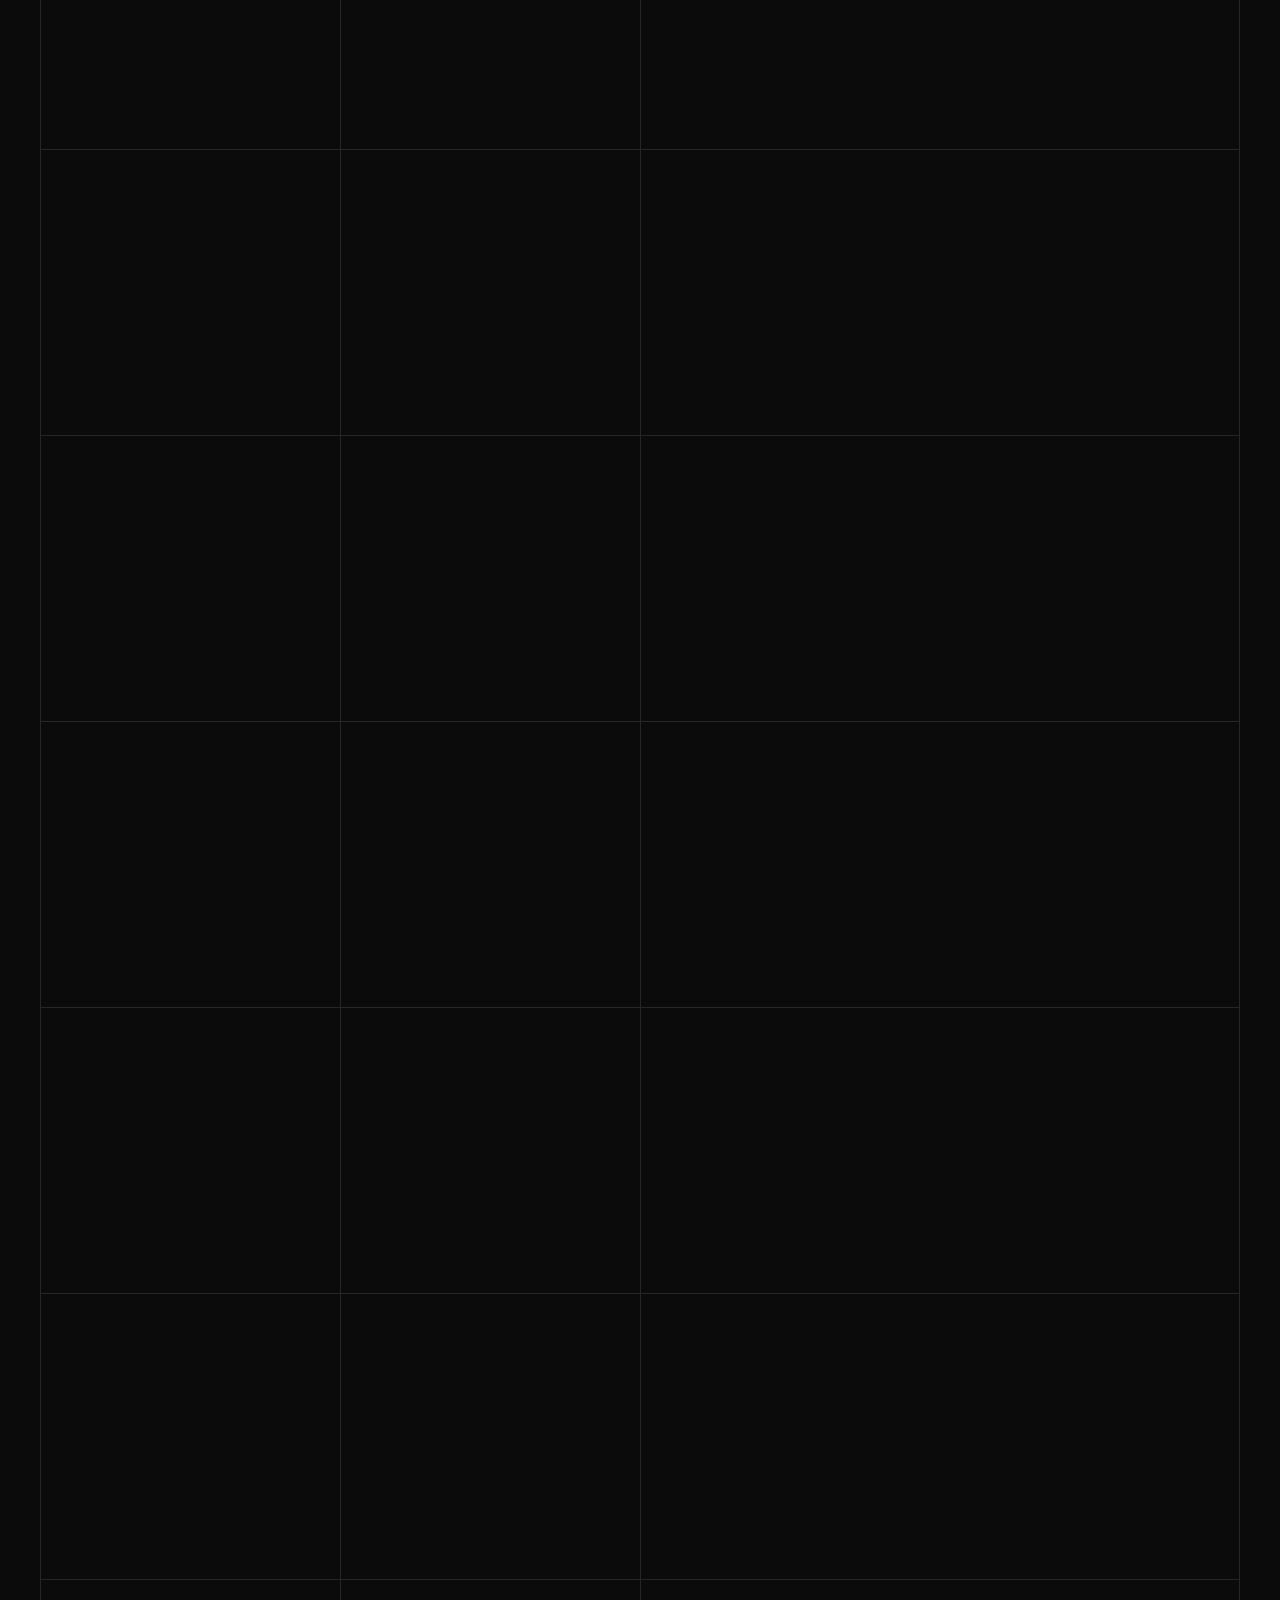
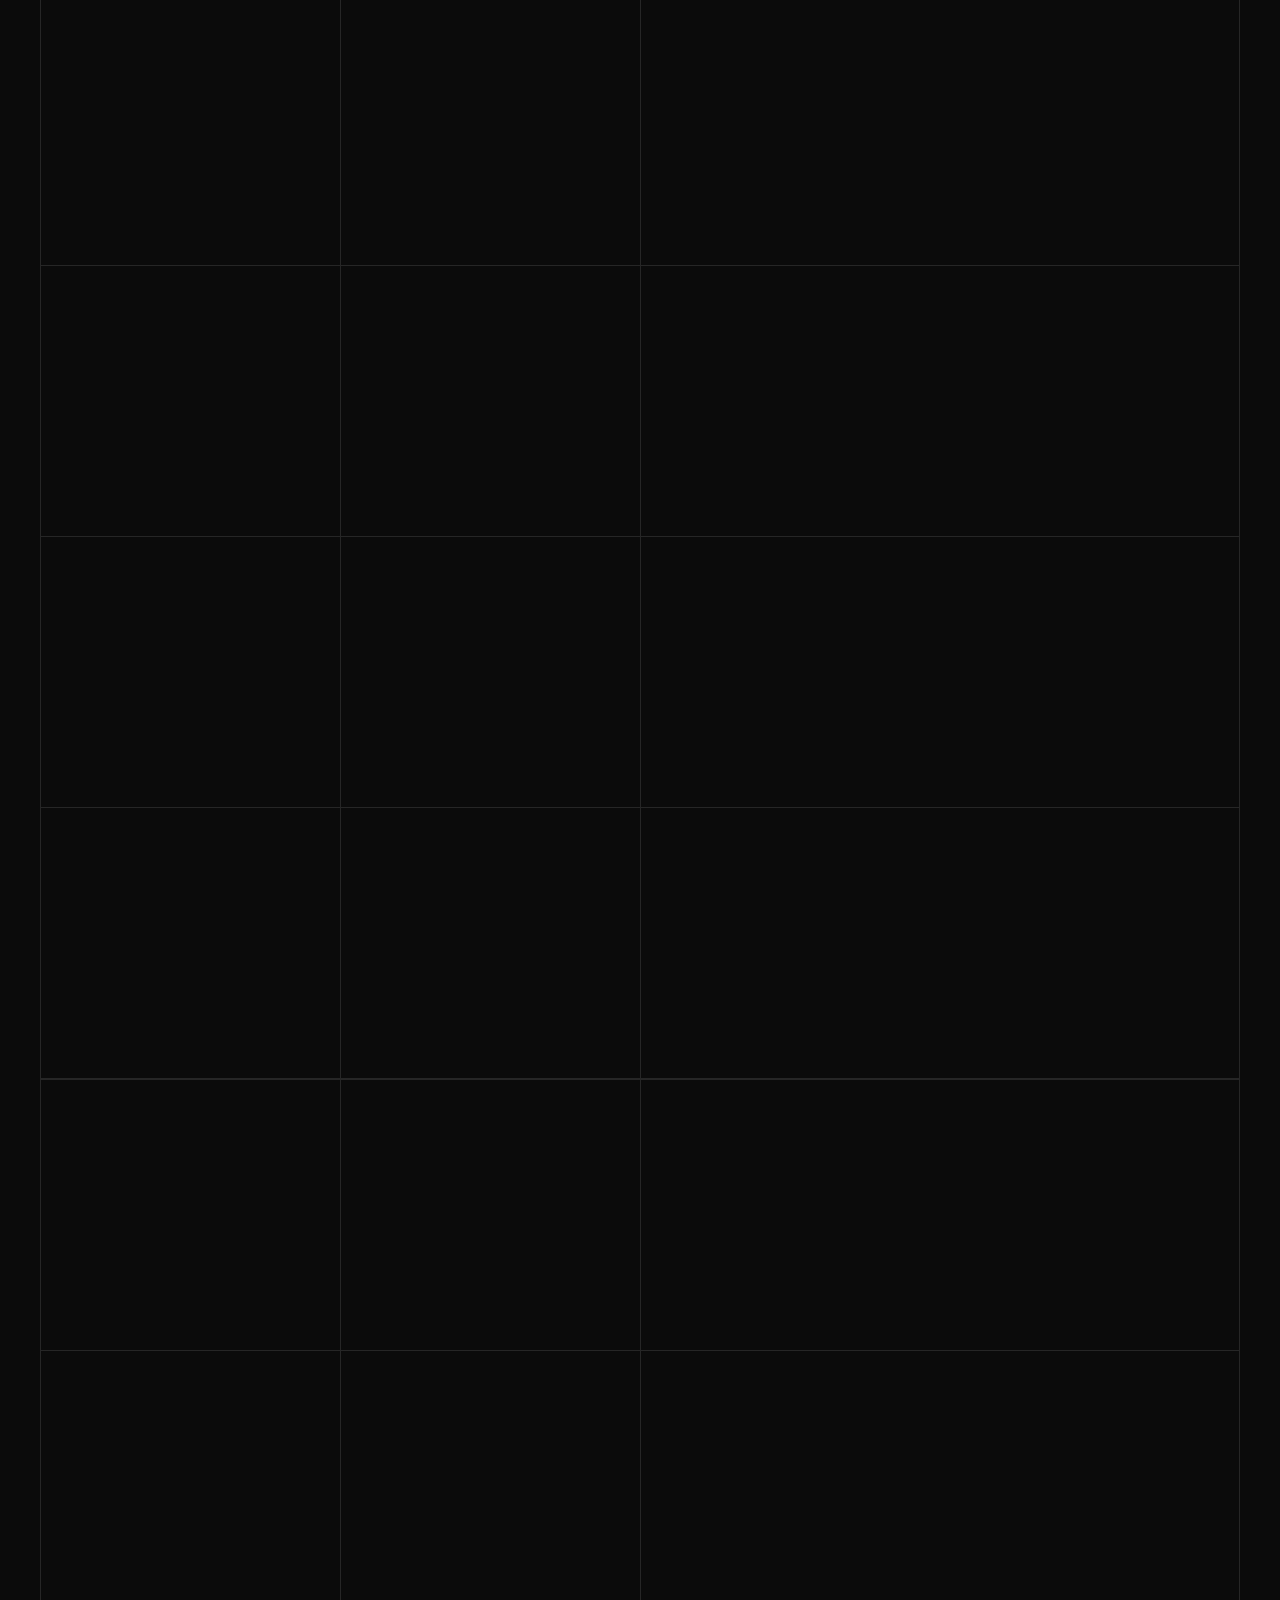
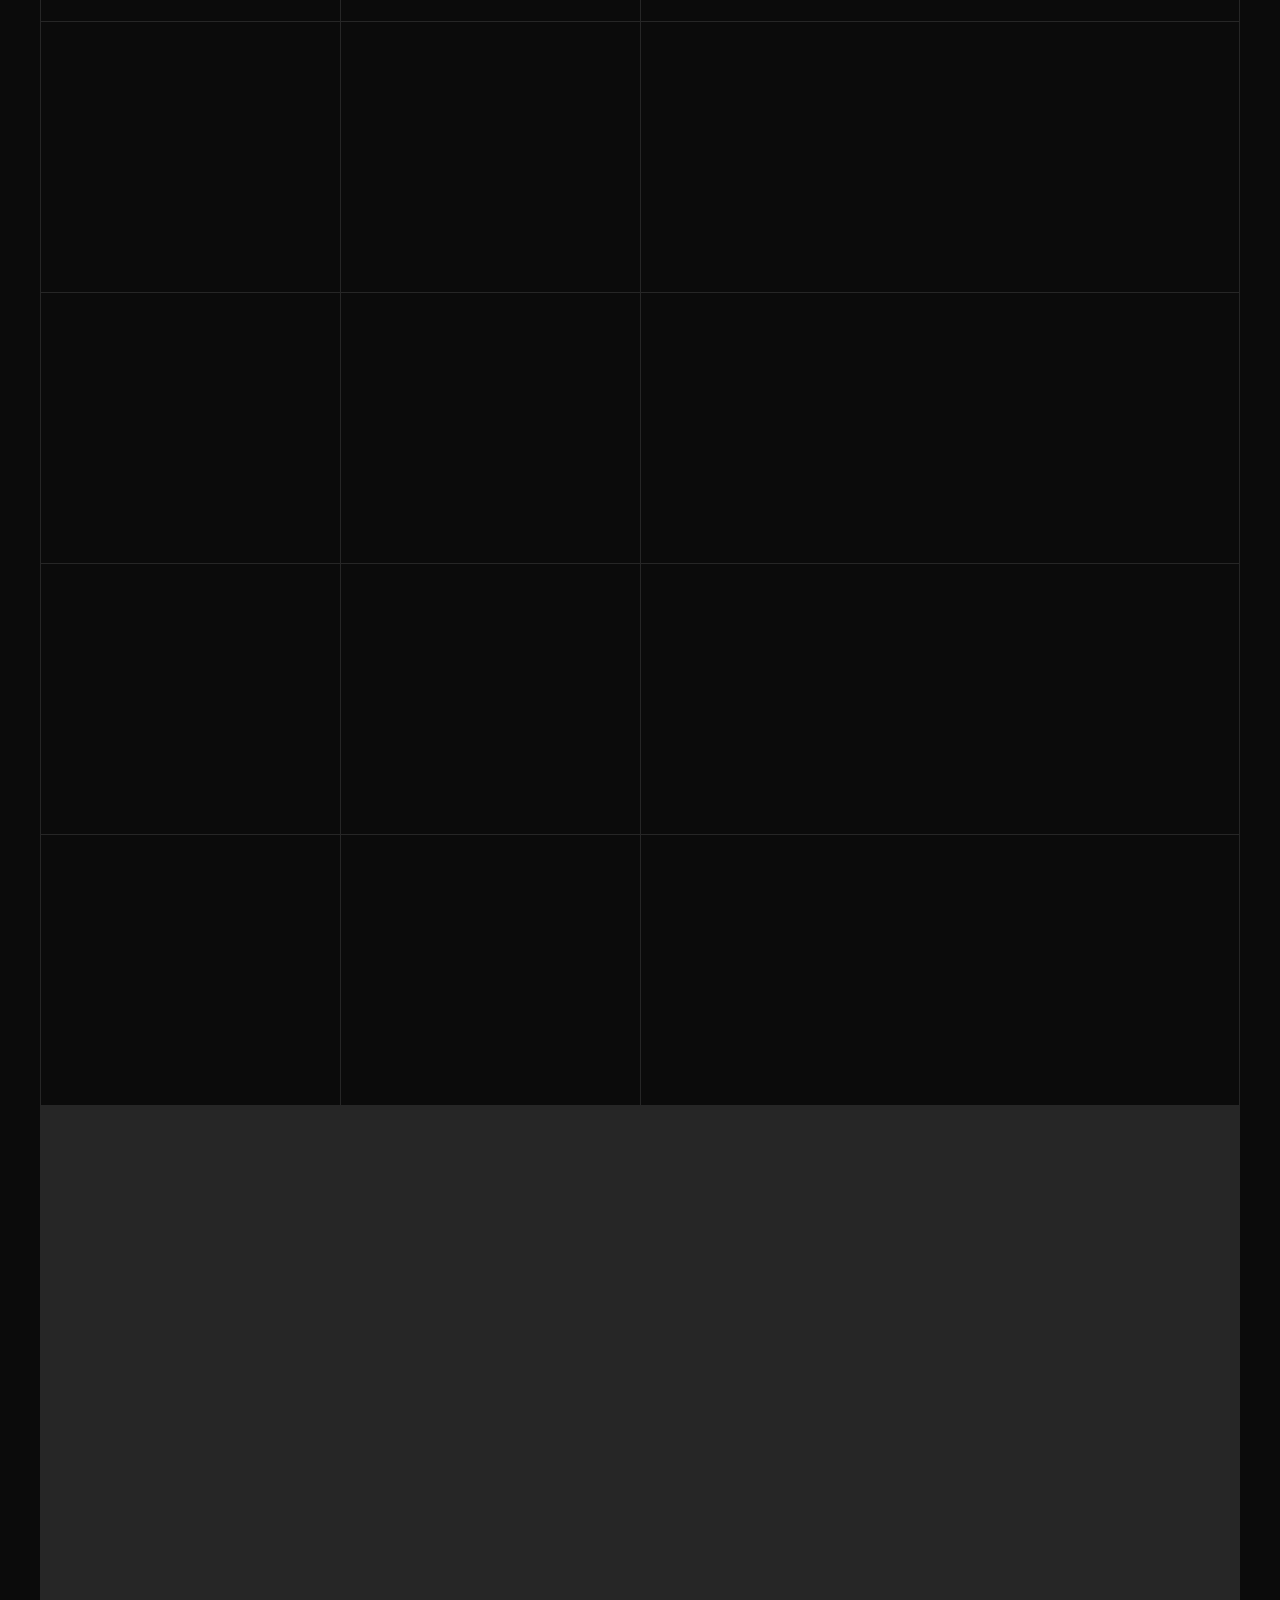
==== commit 3364c77b: "メタ説明文の点数を540点に更新（-023・-024公開に追随）" ====
--- a/index.html
+++ b/index.html
@@ -4,14 +4,14 @@
 <meta charset="UTF-8">
 <meta name="viewport" content="width=device-width, initial-scale=1.0">
 <title>Uindustry — コピーして使えるUI部品アーカイブ | Sato's company</title>
-<meta name="description" content="ボタン、カード、ローダー、トグルなど520点のUI部品を収録。HTMLとCSSをそのままコピーして使えます。">
+<meta name="description" content="ボタン、カード、ローダー、トグルなど540点のUI部品を収録。HTMLとCSSをそのままコピーして使えます。">
 <meta name="theme-color" content="#0B0B0B">
 <meta name="color-scheme" content="dark">
 <link rel="canonical" href="https://kentaikan0325-alt.github.io/uindustry/">
 <meta property="og:type" content="website">
 <meta property="og:site_name" content="Uindustry">
 <meta property="og:title" content="Uindustry — コピーして使えるUI部品アーカイブ">
-<meta property="og:description" content="520点のUI部品を収録。HTMLとCSSをそのままコピーして使えます。">
+<meta property="og:description" content="540点のUI部品を収録。HTMLとCSSをそのままコピーして使えます。">
 <meta property="og:url" content="https://kentaikan0325-alt.github.io/uindustry/">
 <meta name="twitter:card" content="summary">
 <link rel="icon" href="data:image/svg+xml,%3Csvg xmlns='http://www.w3.org/2000/svg' viewBox='0 0 32 32'%3E%3Crect width='32' height='32' fill='%230B0B0B'/%3E%3Cpath d='M9 8v10a7 7 0 0 0 14 0V8' fill='none' stroke='%23ECECE6' stroke-width='3'/%3E%3C/svg%3E">
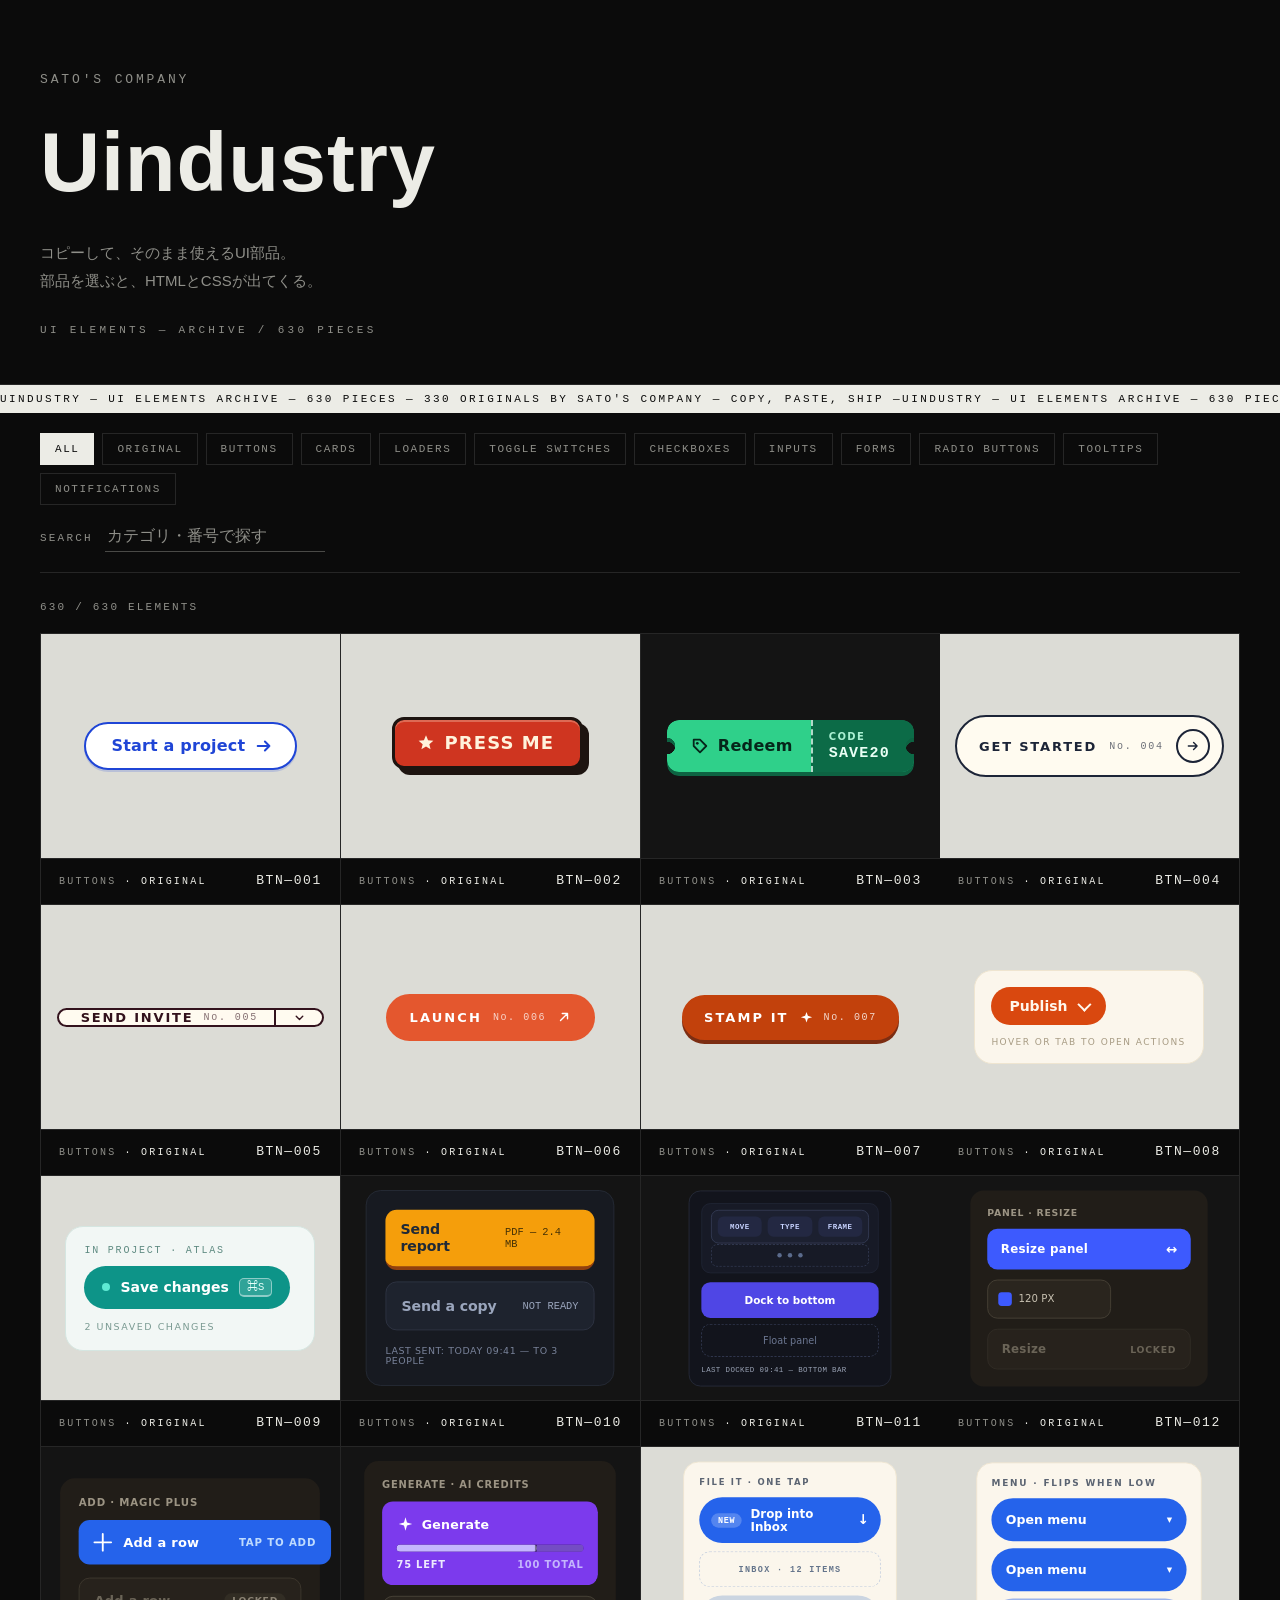
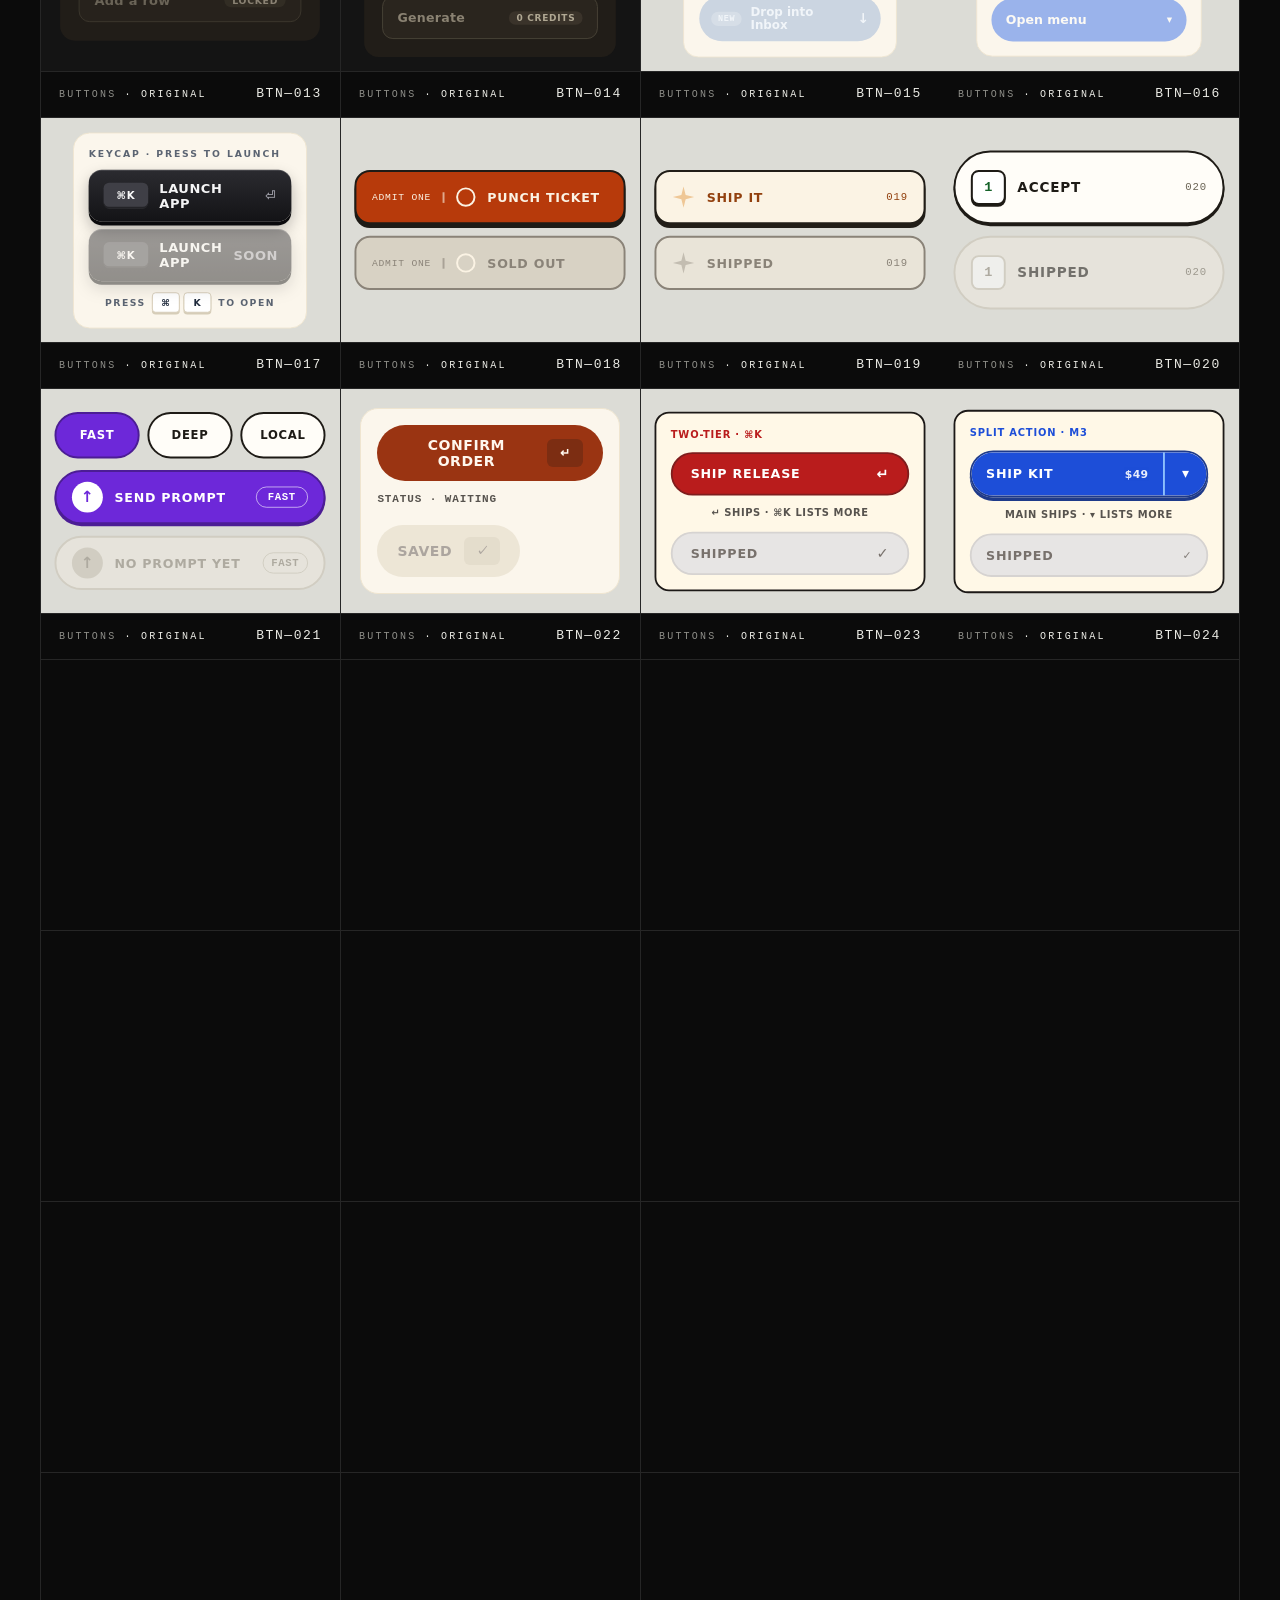
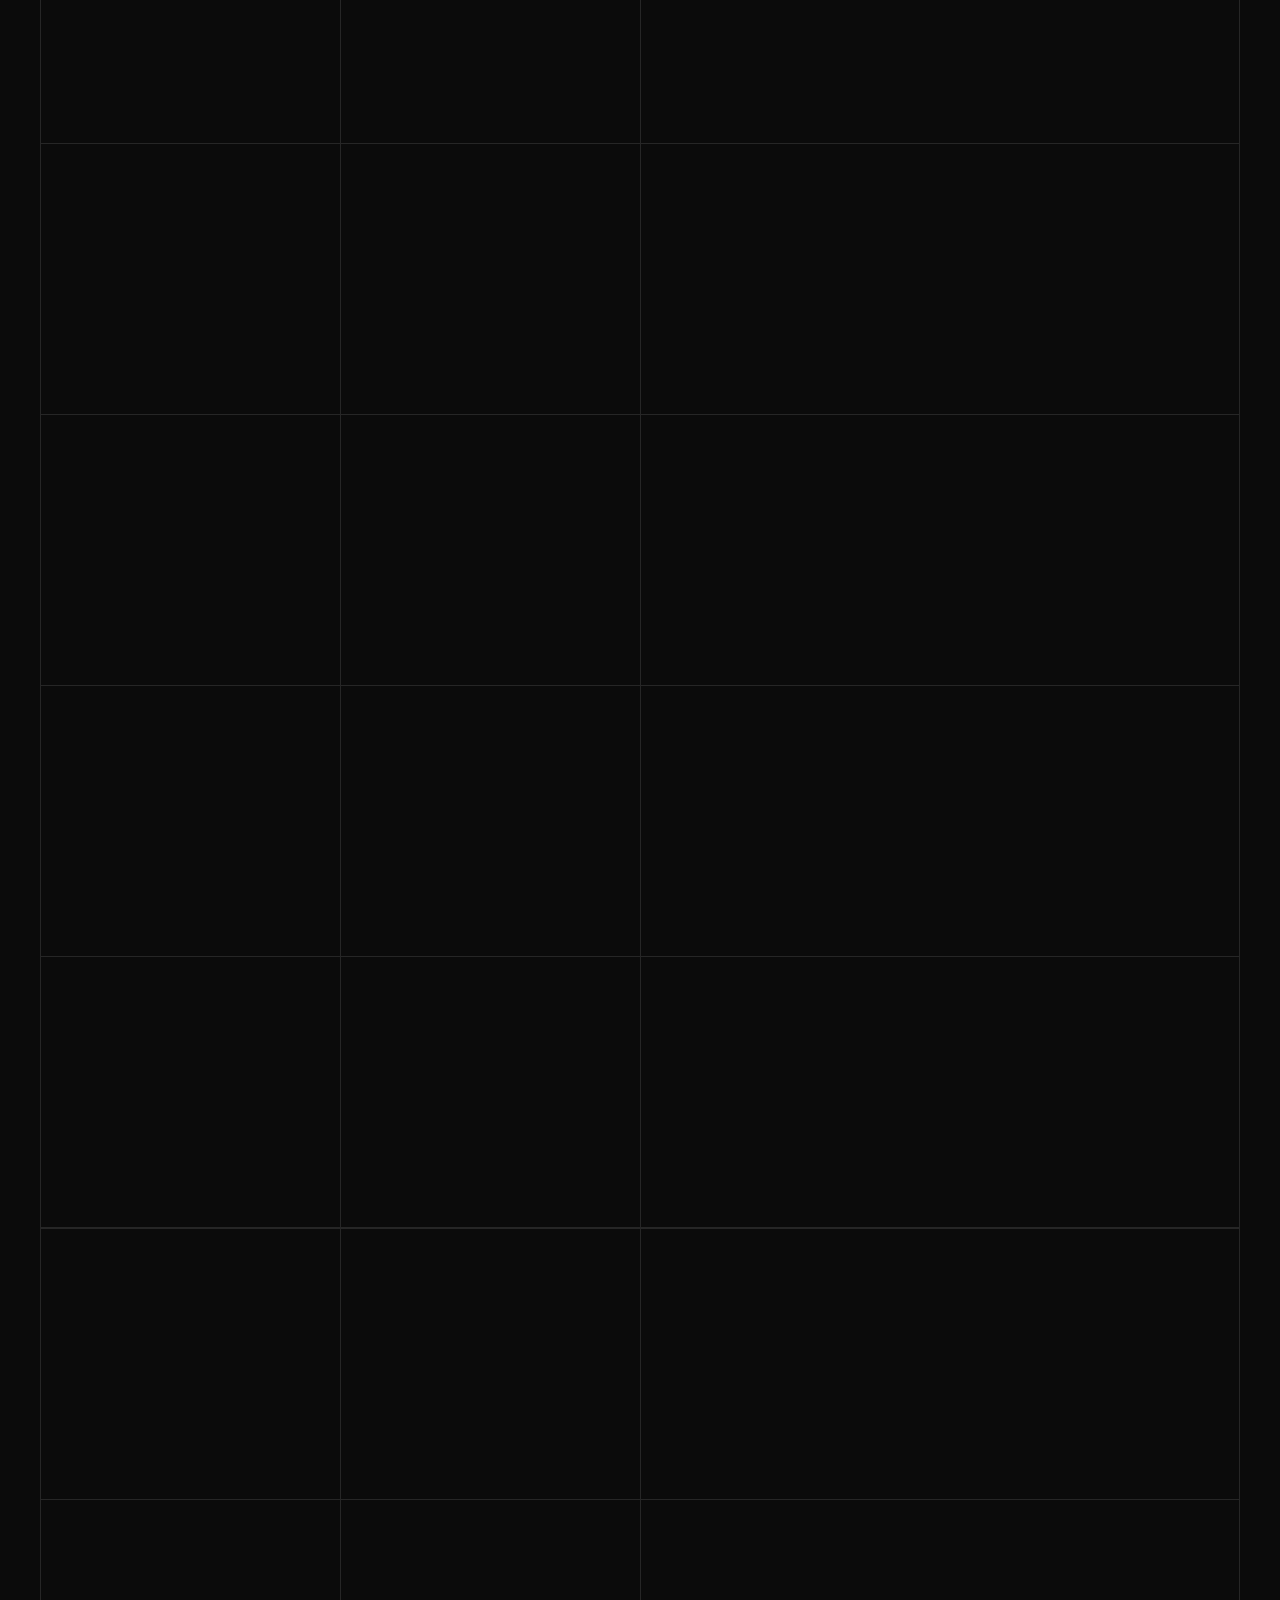
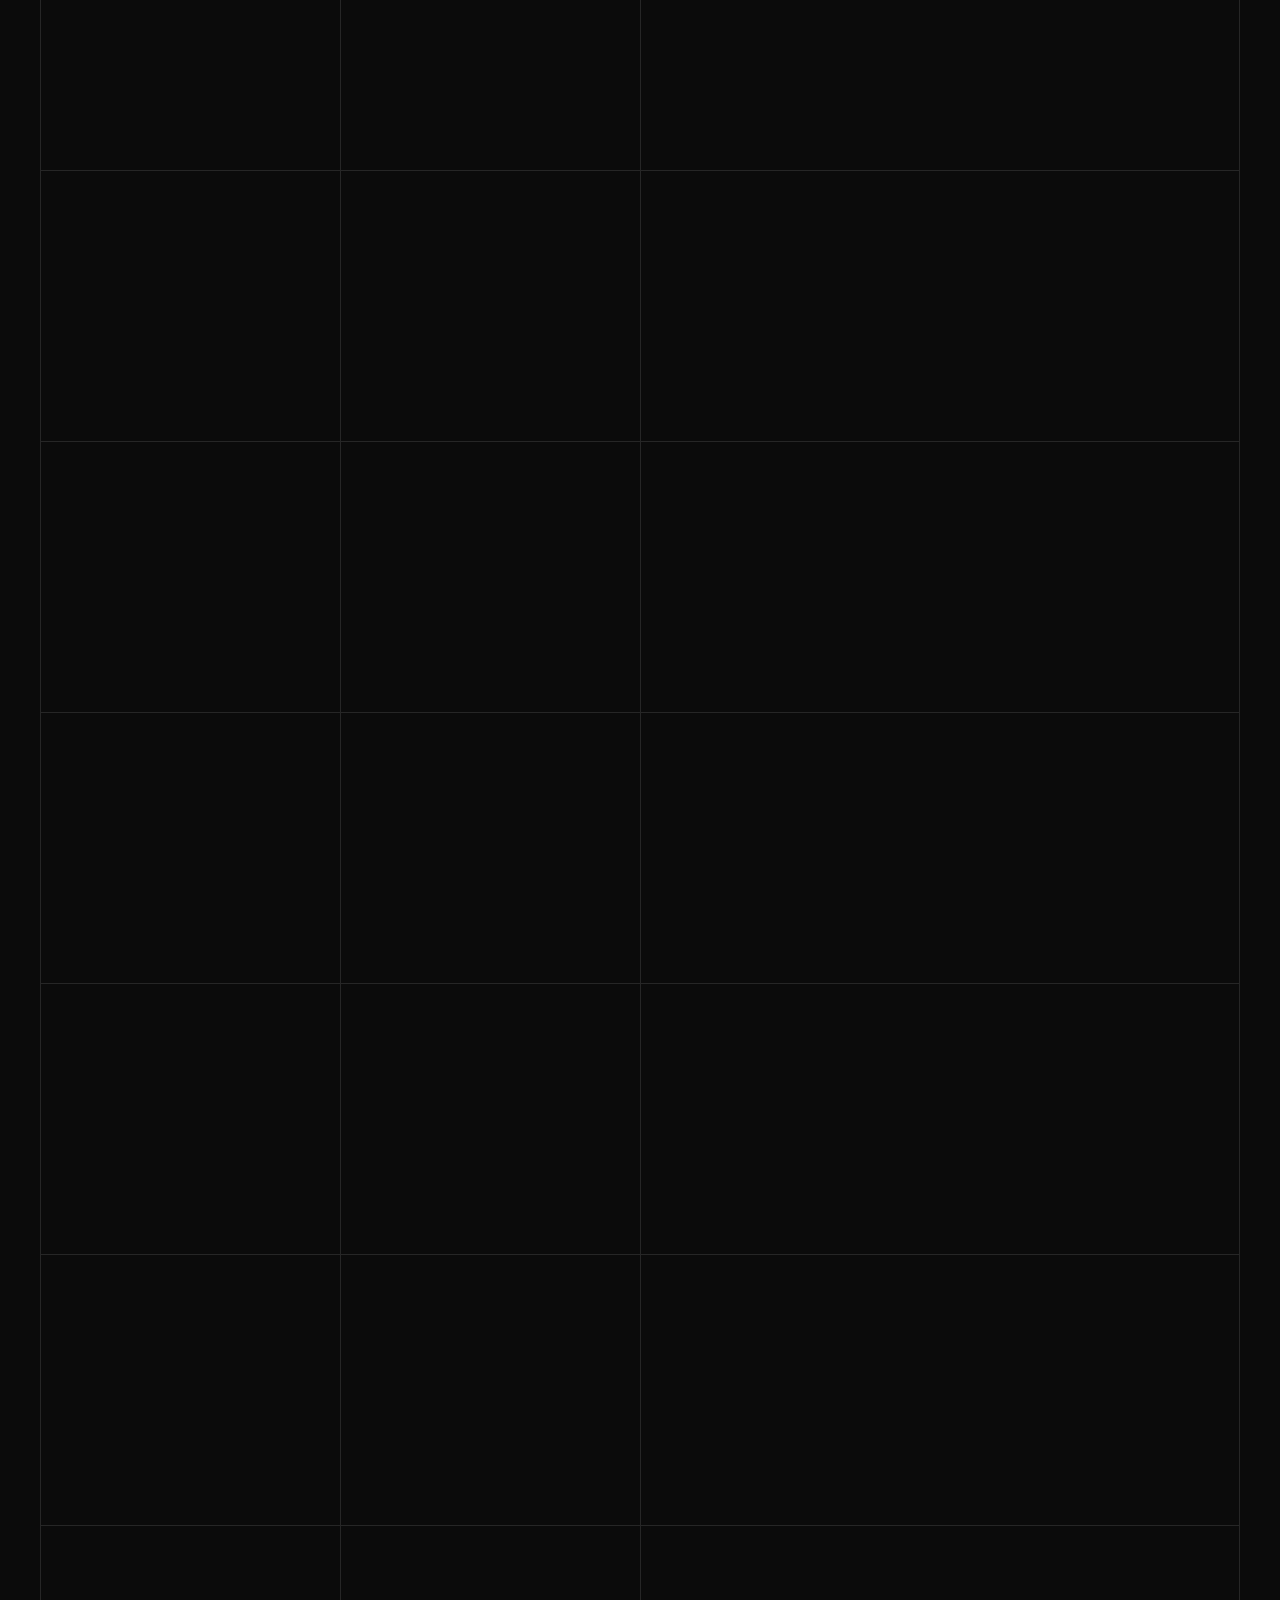
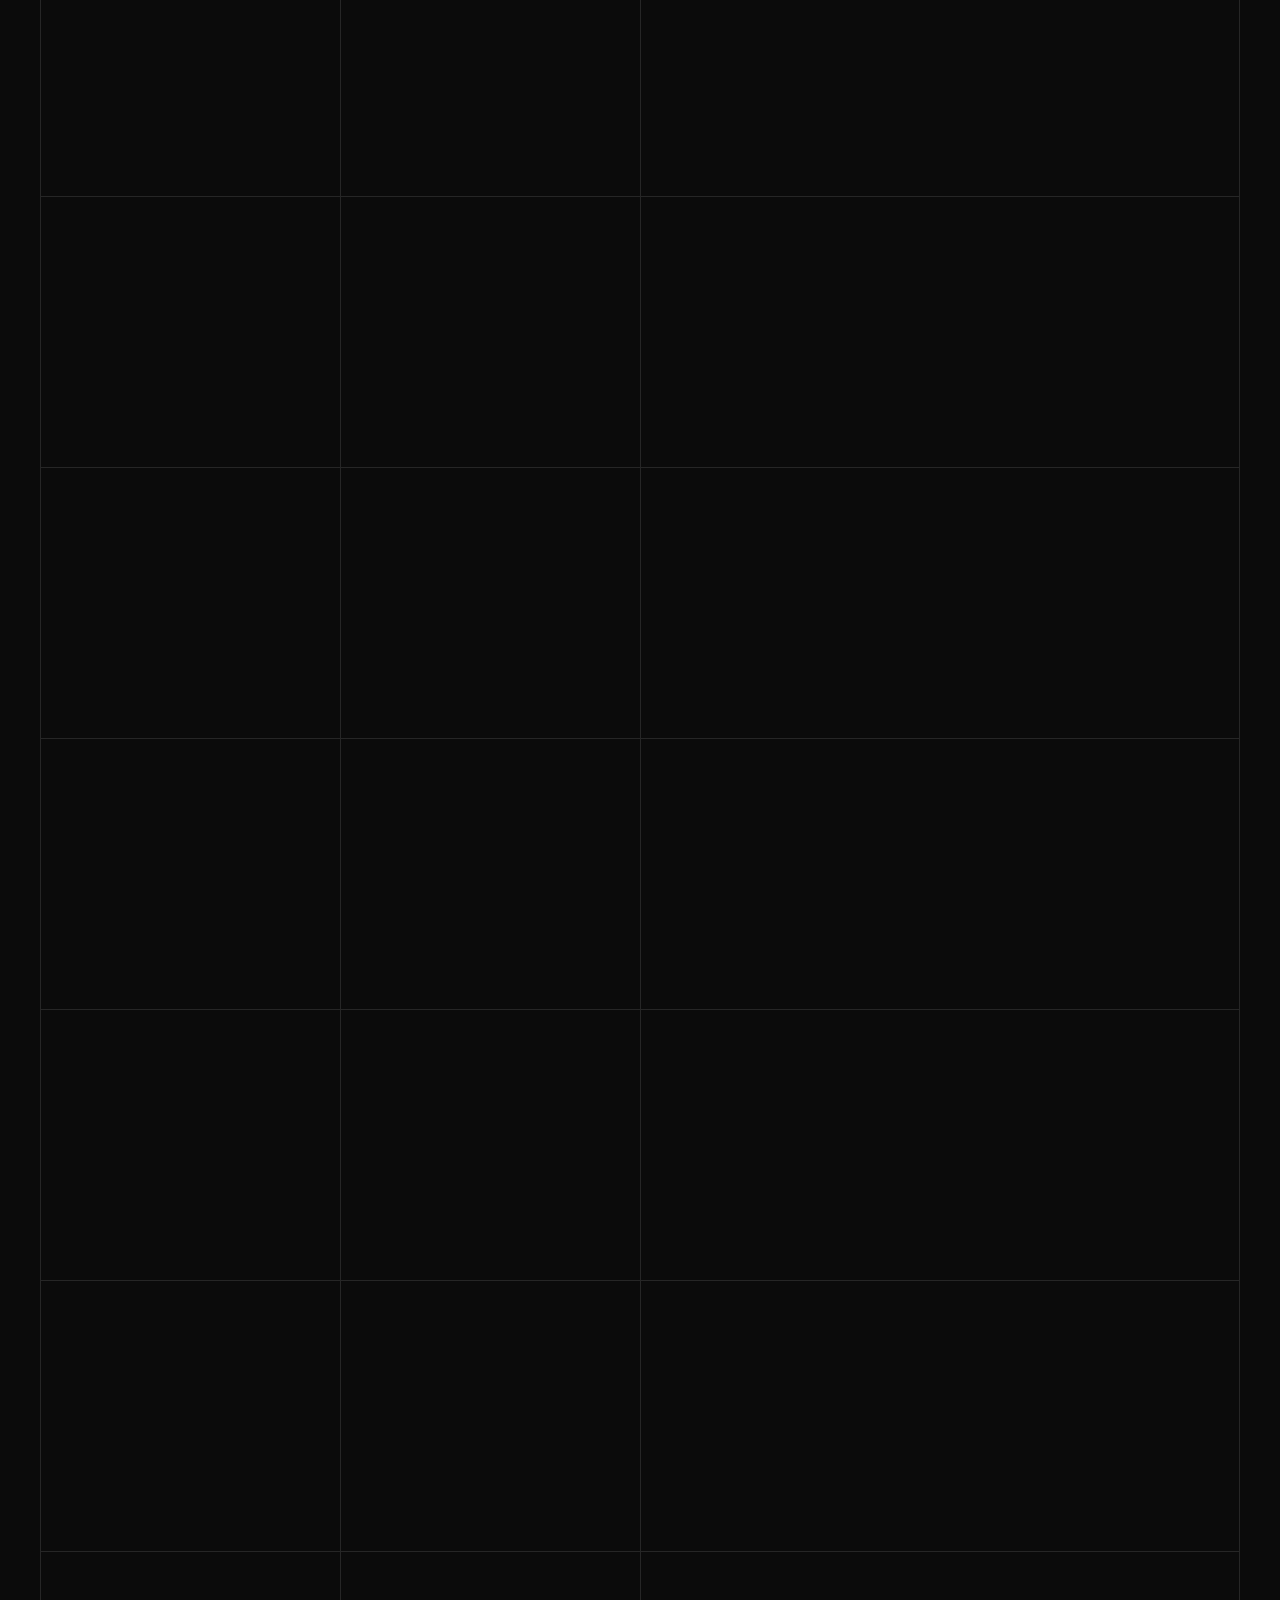
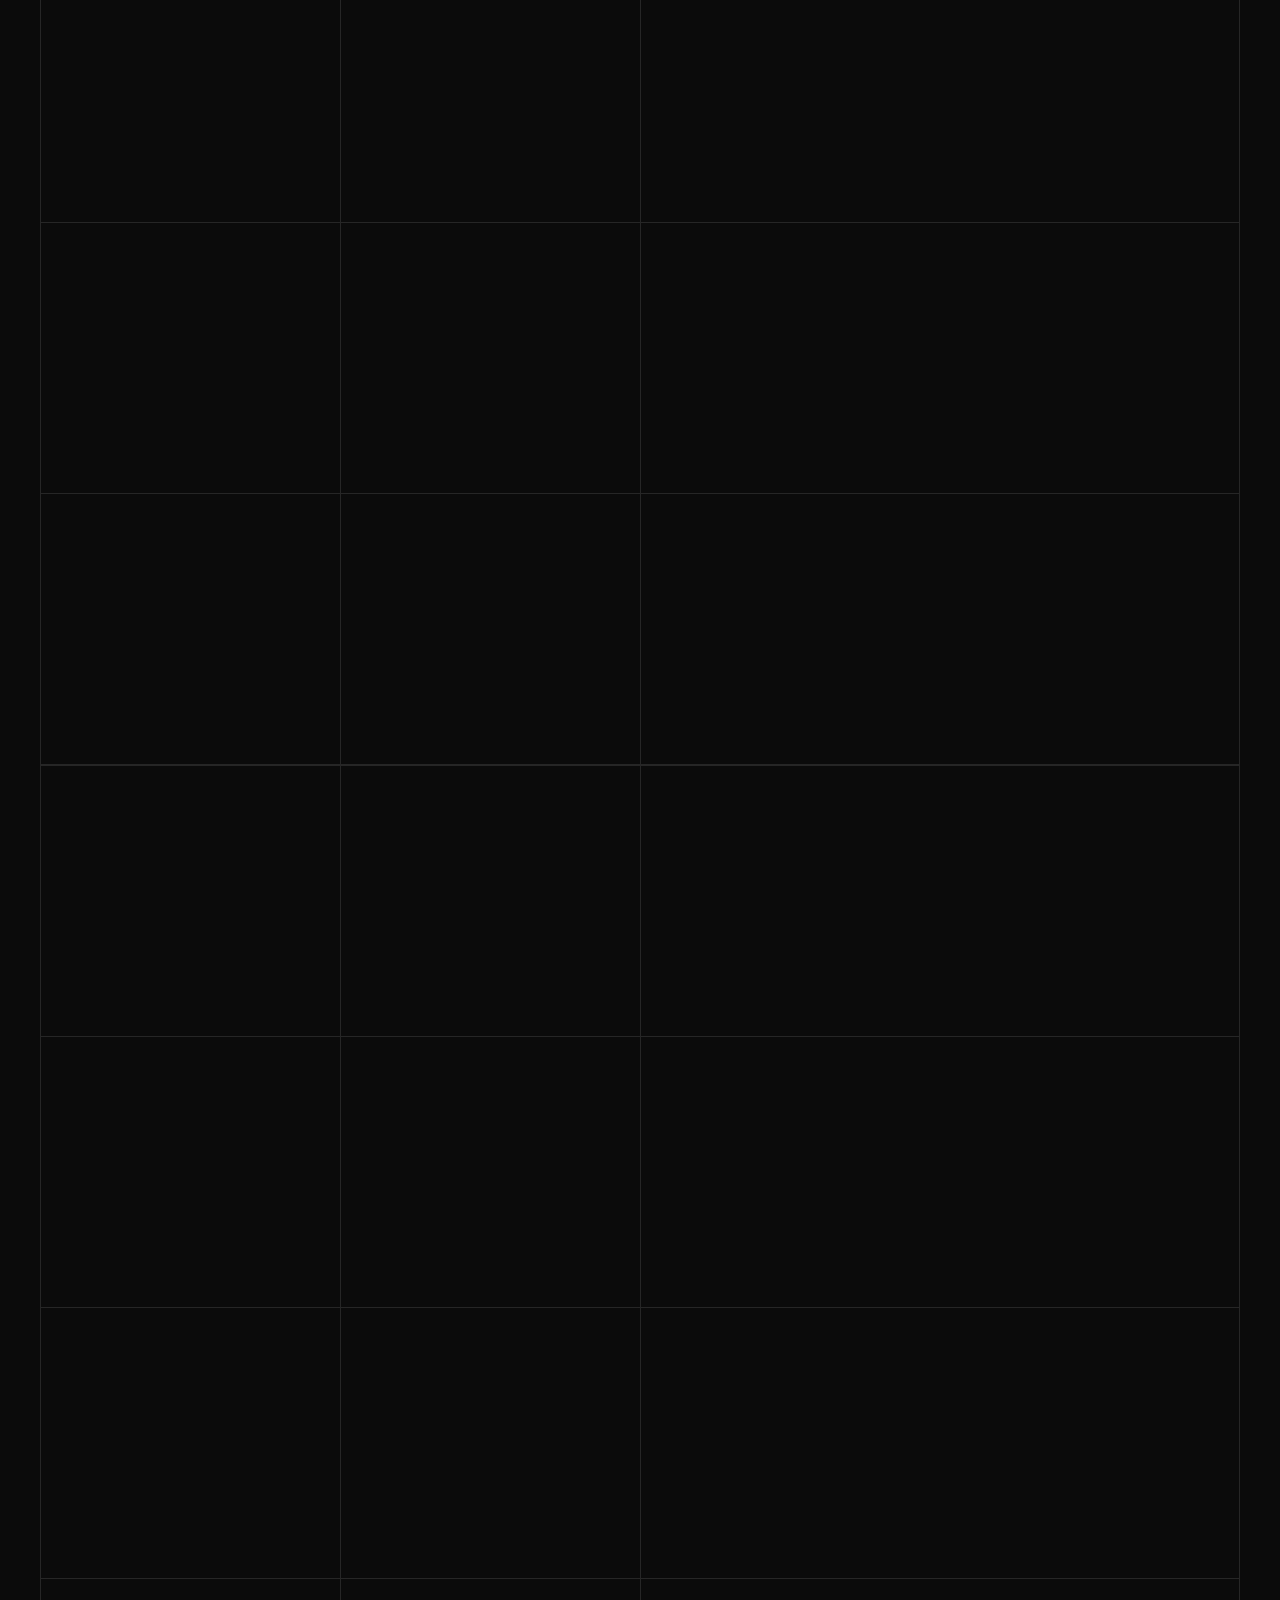
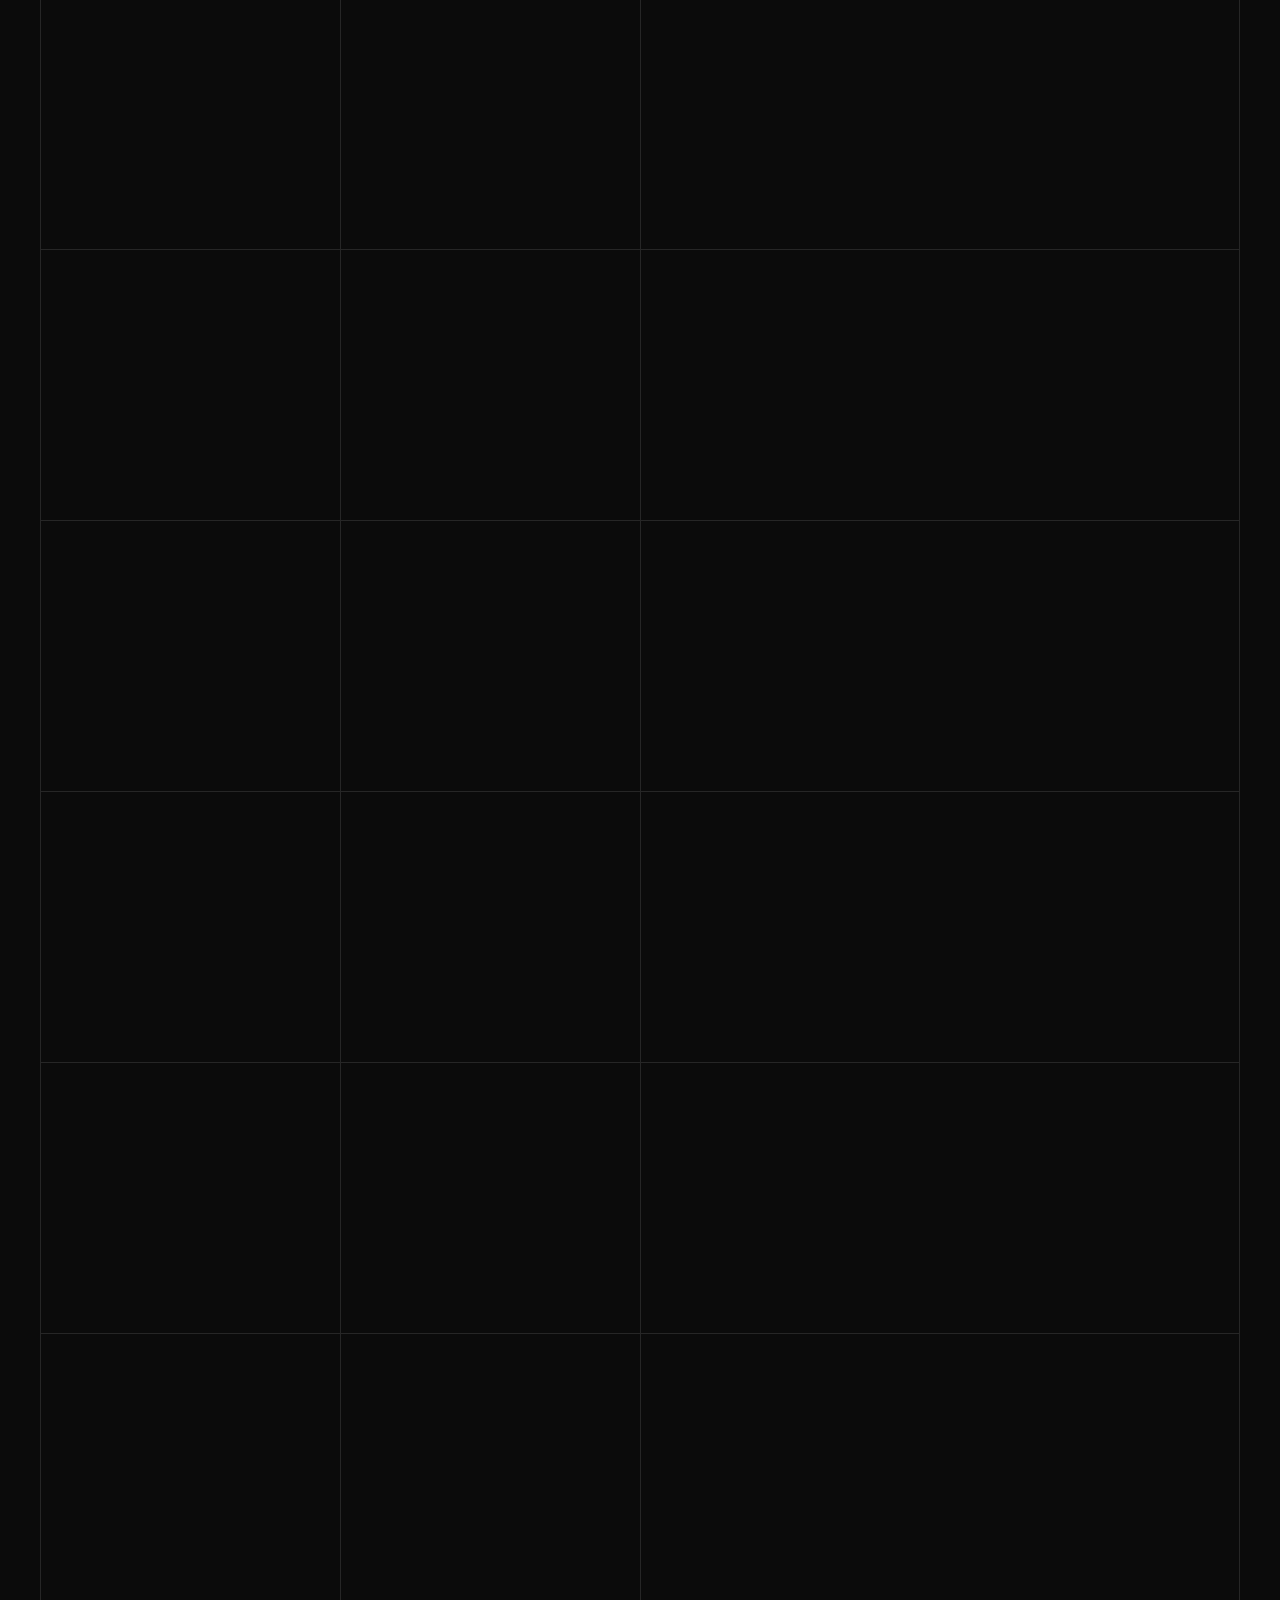
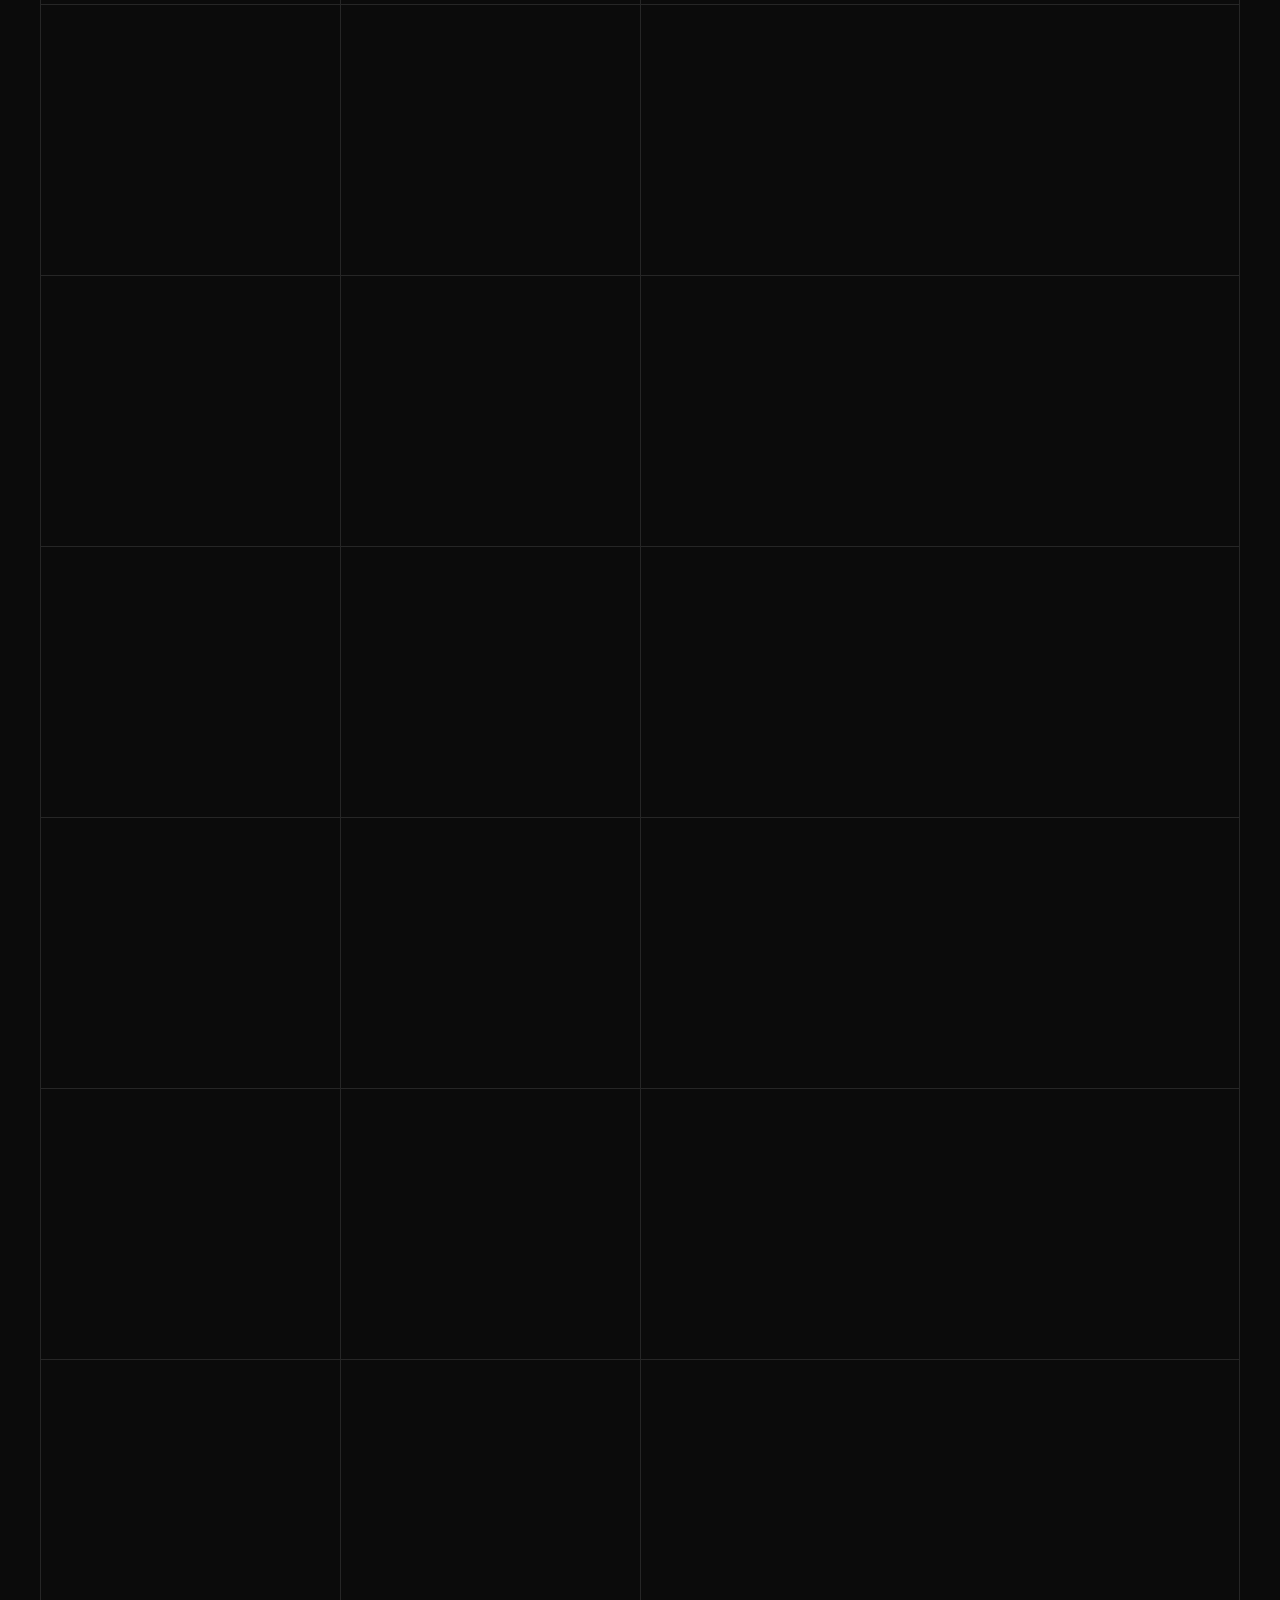
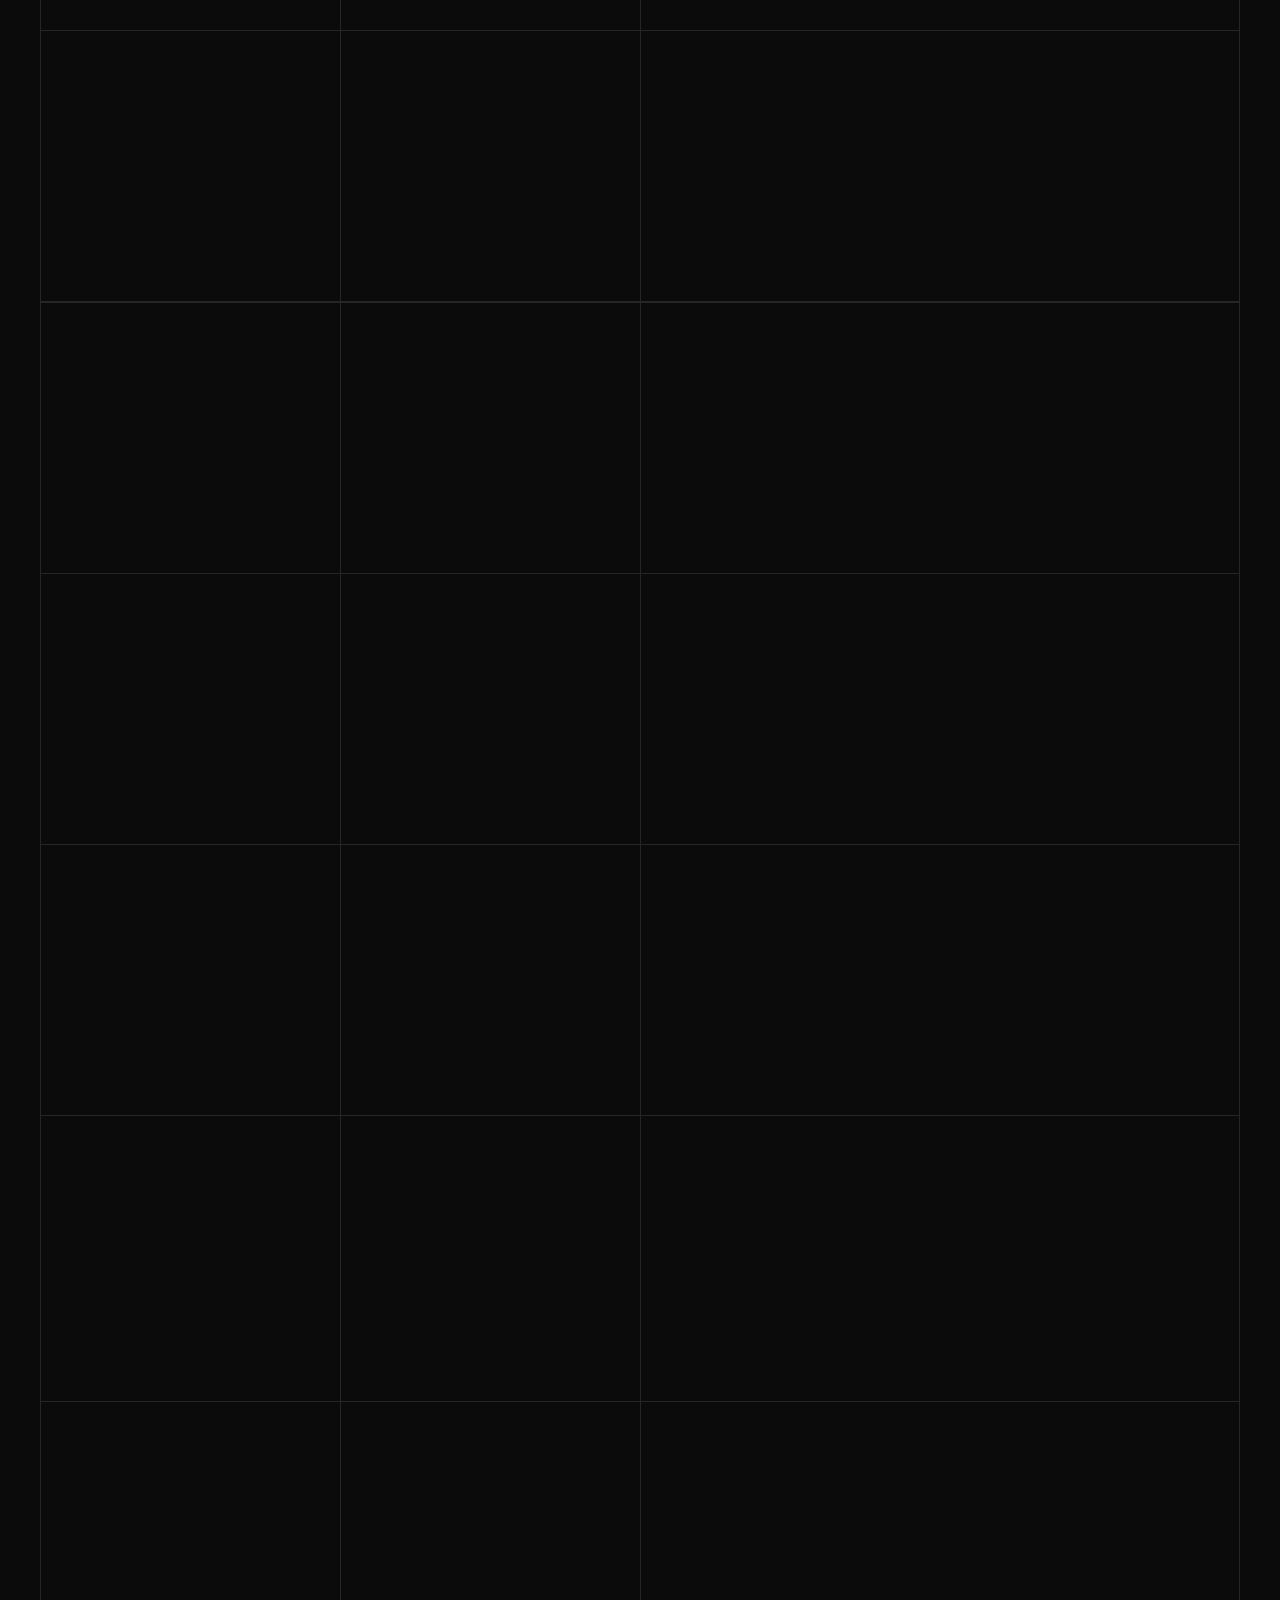
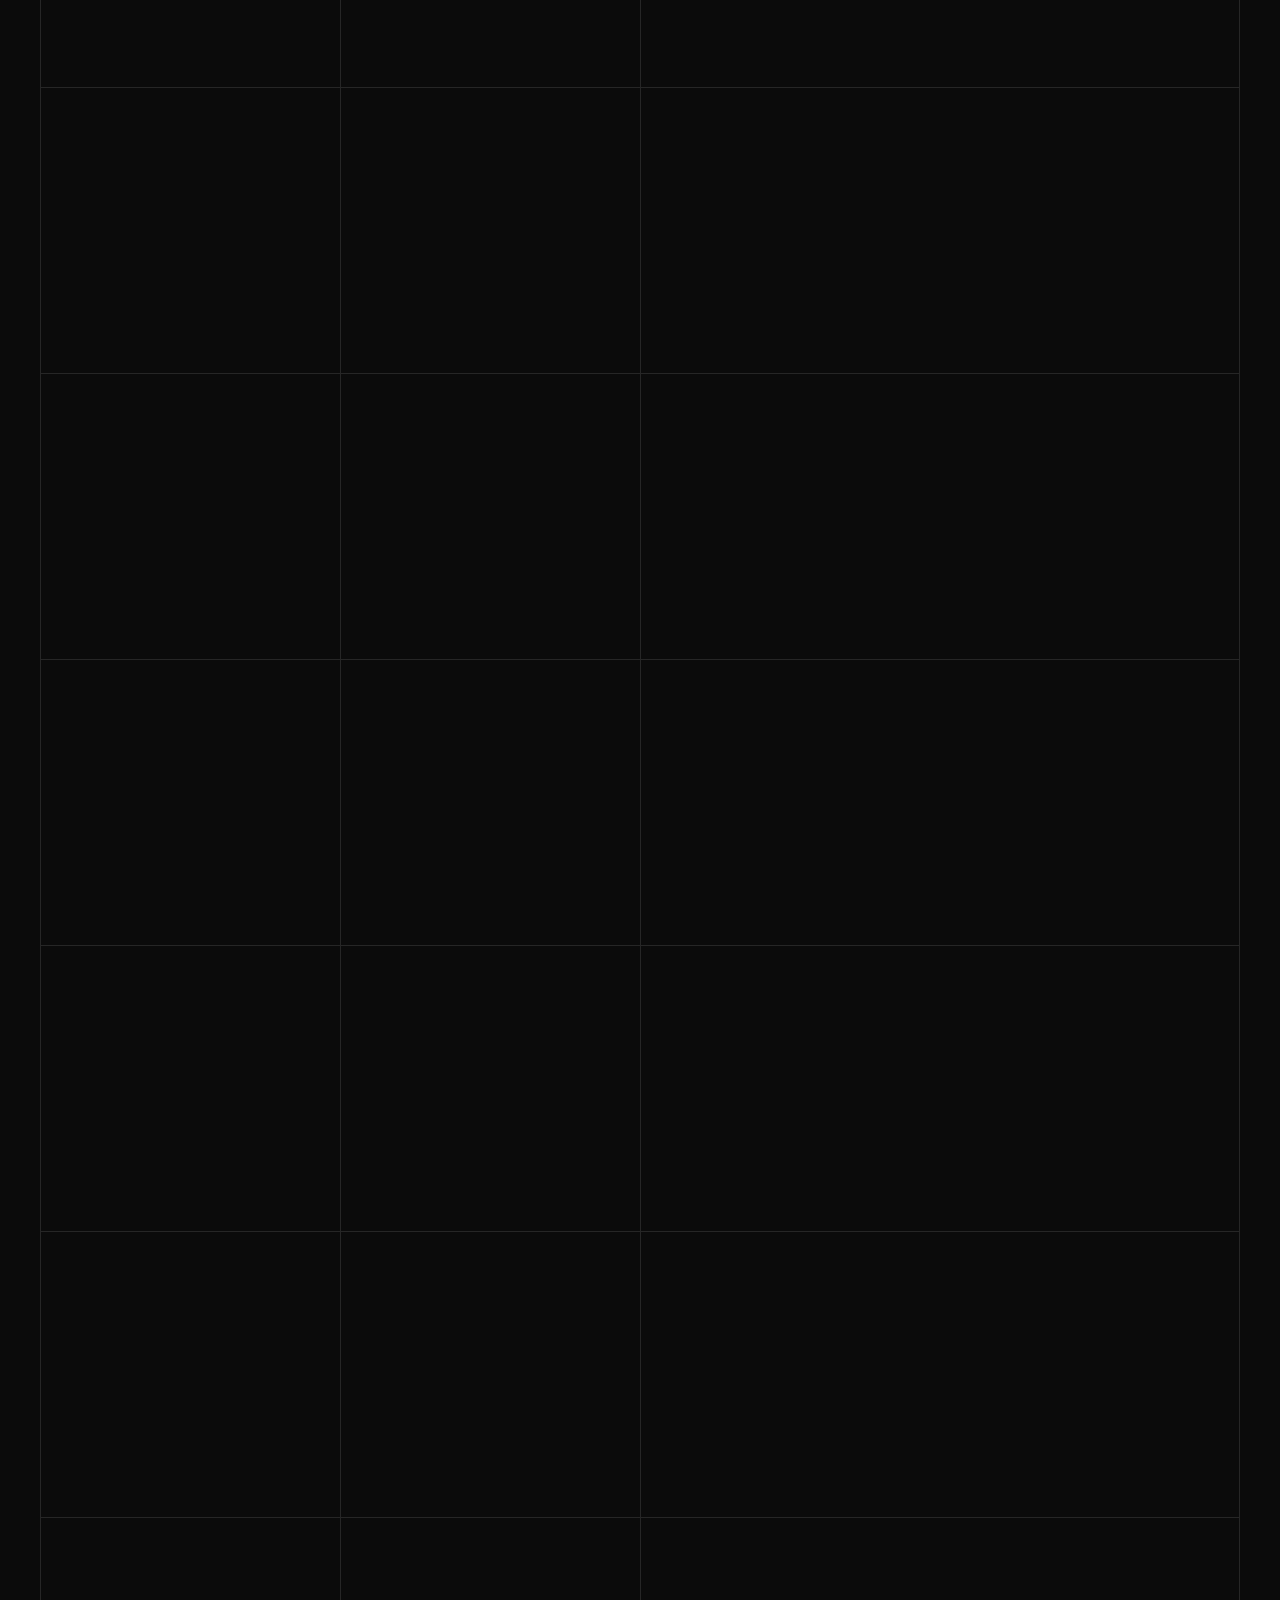
==== commit 78dd0fe4: "Uindustry: publish batches -025 to -033 (90 parts, total 630 / original 330)" ====
--- a/index.html
+++ b/index.html
@@ -4,14 +4,14 @@
 <meta charset="UTF-8">
 <meta name="viewport" content="width=device-width, initial-scale=1.0">
 <title>Uindustry — コピーして使えるUI部品アーカイブ | Sato's company</title>
-<meta name="description" content="ボタン、カード、ローダー、トグルなど540点のUI部品を収録。HTMLとCSSをそのままコピーして使えます。">
+<meta name="description" content="ボタン、カード、ローダー、トグルなど630点のUI部品を収録。HTMLとCSSをそのままコピーして使えます。">
 <meta name="theme-color" content="#0B0B0B">
 <meta name="color-scheme" content="dark">
 <link rel="canonical" href="https://kentaikan0325-alt.github.io/uindustry/">
 <meta property="og:type" content="website">
 <meta property="og:site_name" content="Uindustry">
 <meta property="og:title" content="Uindustry — コピーして使えるUI部品アーカイブ">
-<meta property="og:description" content="540点のUI部品を収録。HTMLとCSSをそのままコピーして使えます。">
+<meta property="og:description" content="630点のUI部品を収録。HTMLとCSSをそのままコピーして使えます。">
 <meta property="og:url" content="https://kentaikan0325-alt.github.io/uindustry/">
 <meta name="twitter:card" content="summary">
 <link rel="icon" href="data:image/svg+xml,%3Csvg xmlns='http://www.w3.org/2000/svg' viewBox='0 0 32 32'%3E%3Crect width='32' height='32' fill='%230B0B0B'/%3E%3Cpath d='M9 8v10a7 7 0 0 0 14 0V8' fill='none' stroke='%23ECECE6' stroke-width='3'/%3E%3C/svg%3E">
@@ -33,7 +33,7 @@
   <p class="brand label">Sato's company</p>
   <h1 class="tagline">Uindustry</h1>
   <p class="lead">コピーして、そのまま使えるUI部品。<br>部品を選ぶと、HTMLとCSSが出てくる。</p>
-  <p class="header-meta label" id="headerMeta">UI ELEMENTS — ARCHIVE / 540 PIECES</p>
+  <p class="header-meta label" id="headerMeta">UI ELEMENTS — ARCHIVE / 630 PIECES</p>
 </header>
 
 <div class="ticker" aria-hidden="true"><div class="ticker-track"><span class="ticker-text"></span><span class="ticker-text"></span></div></div>
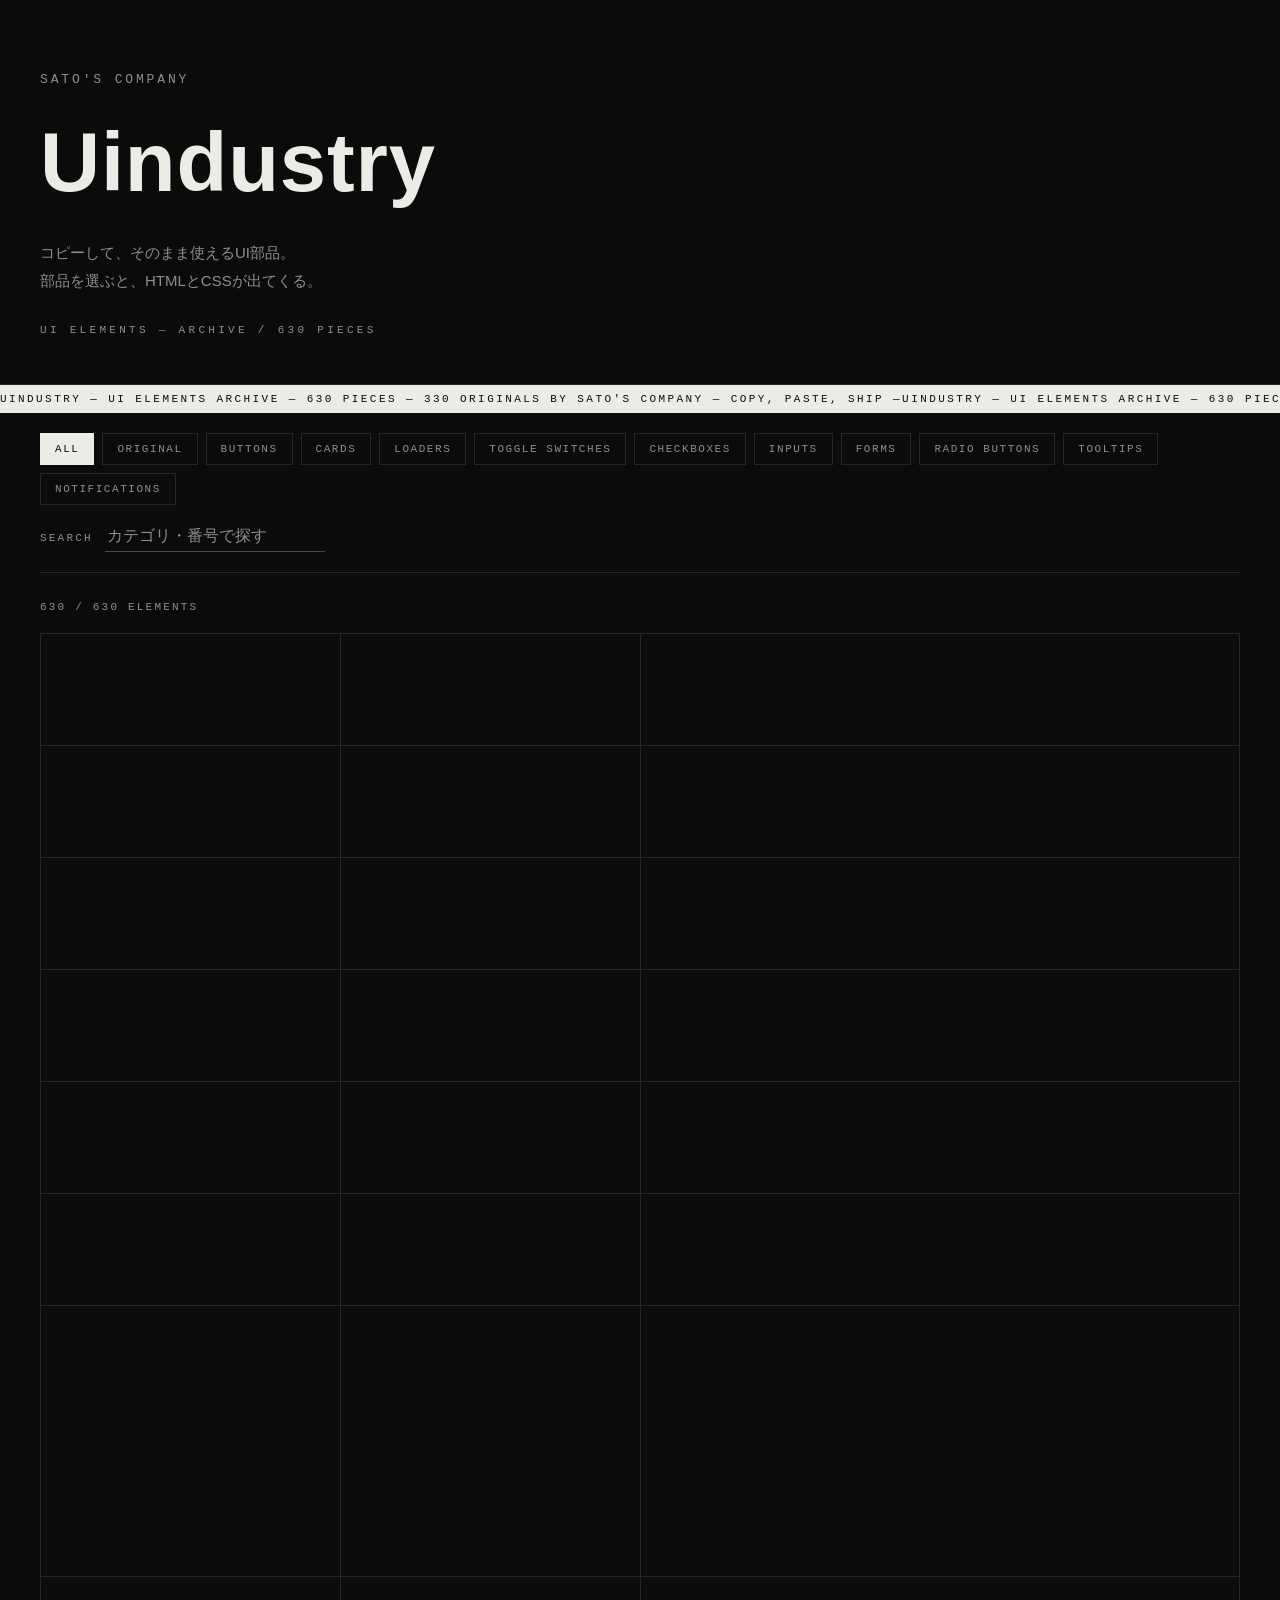
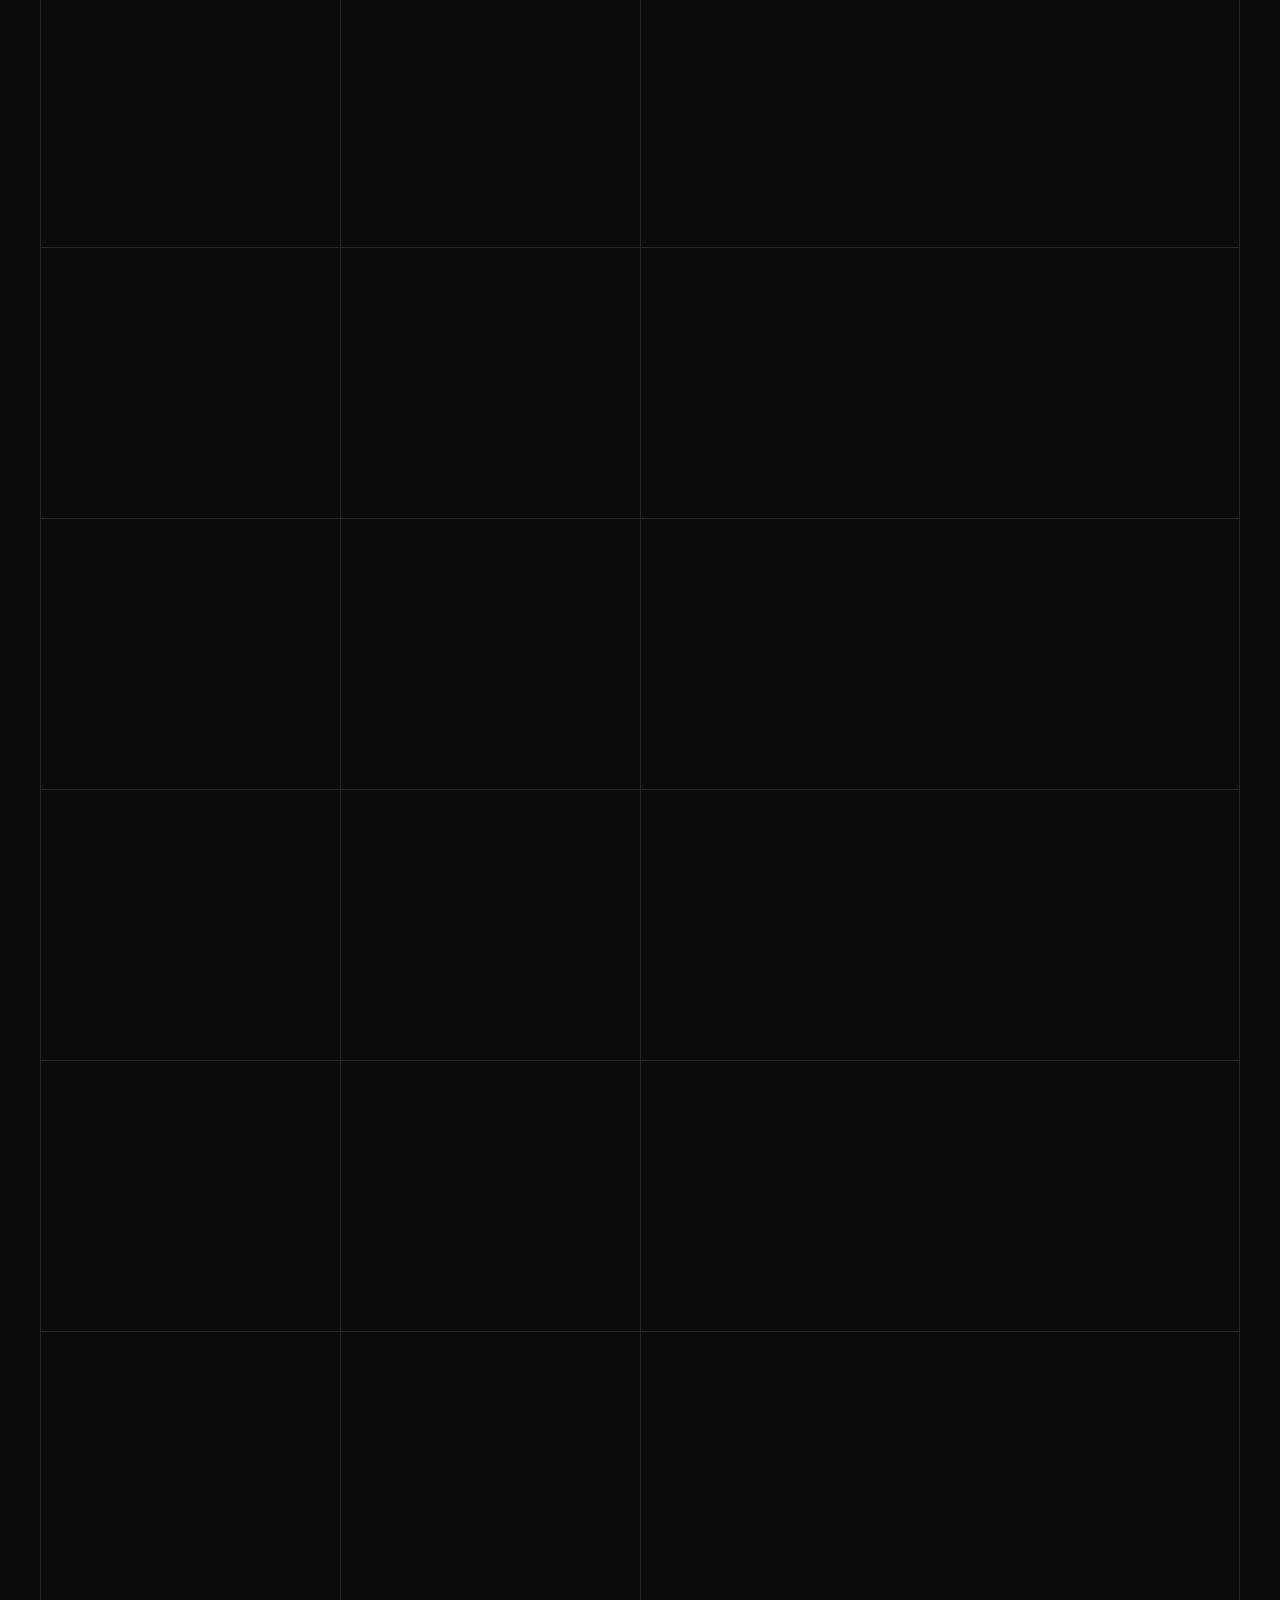
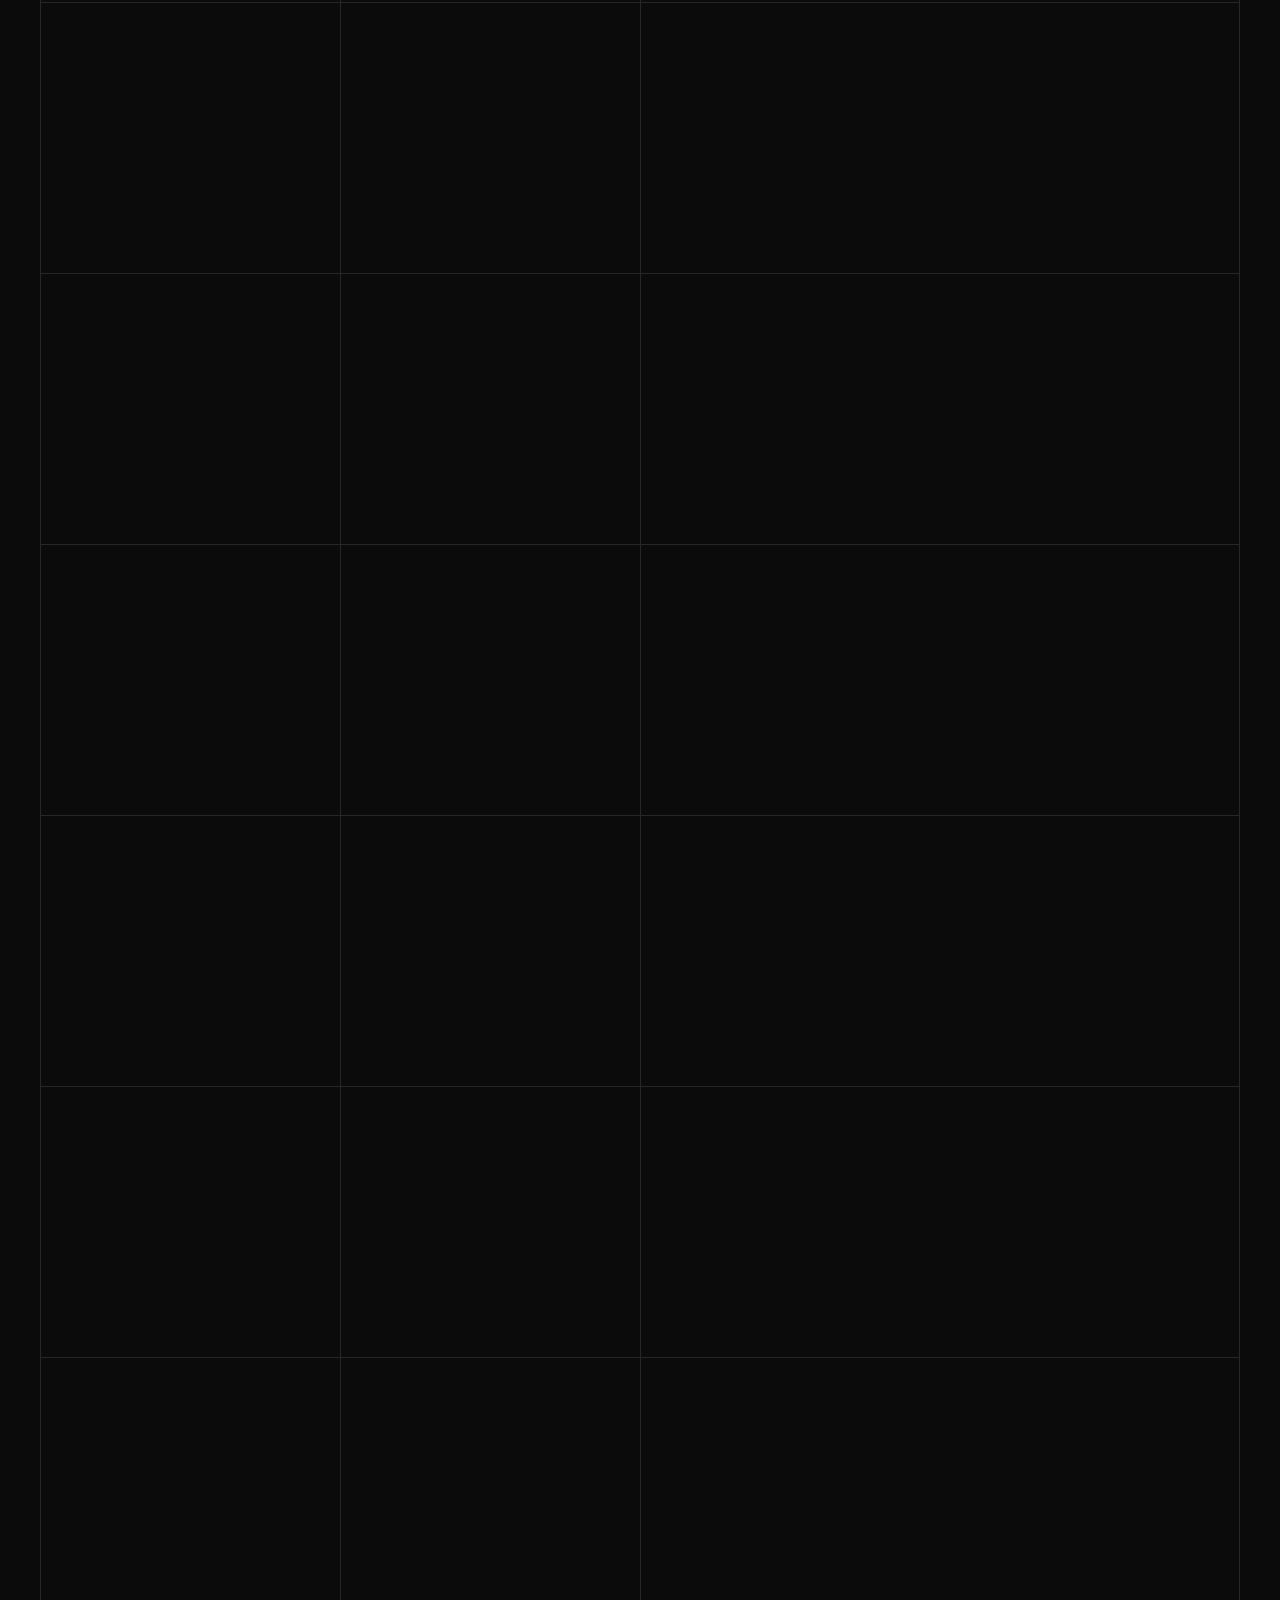
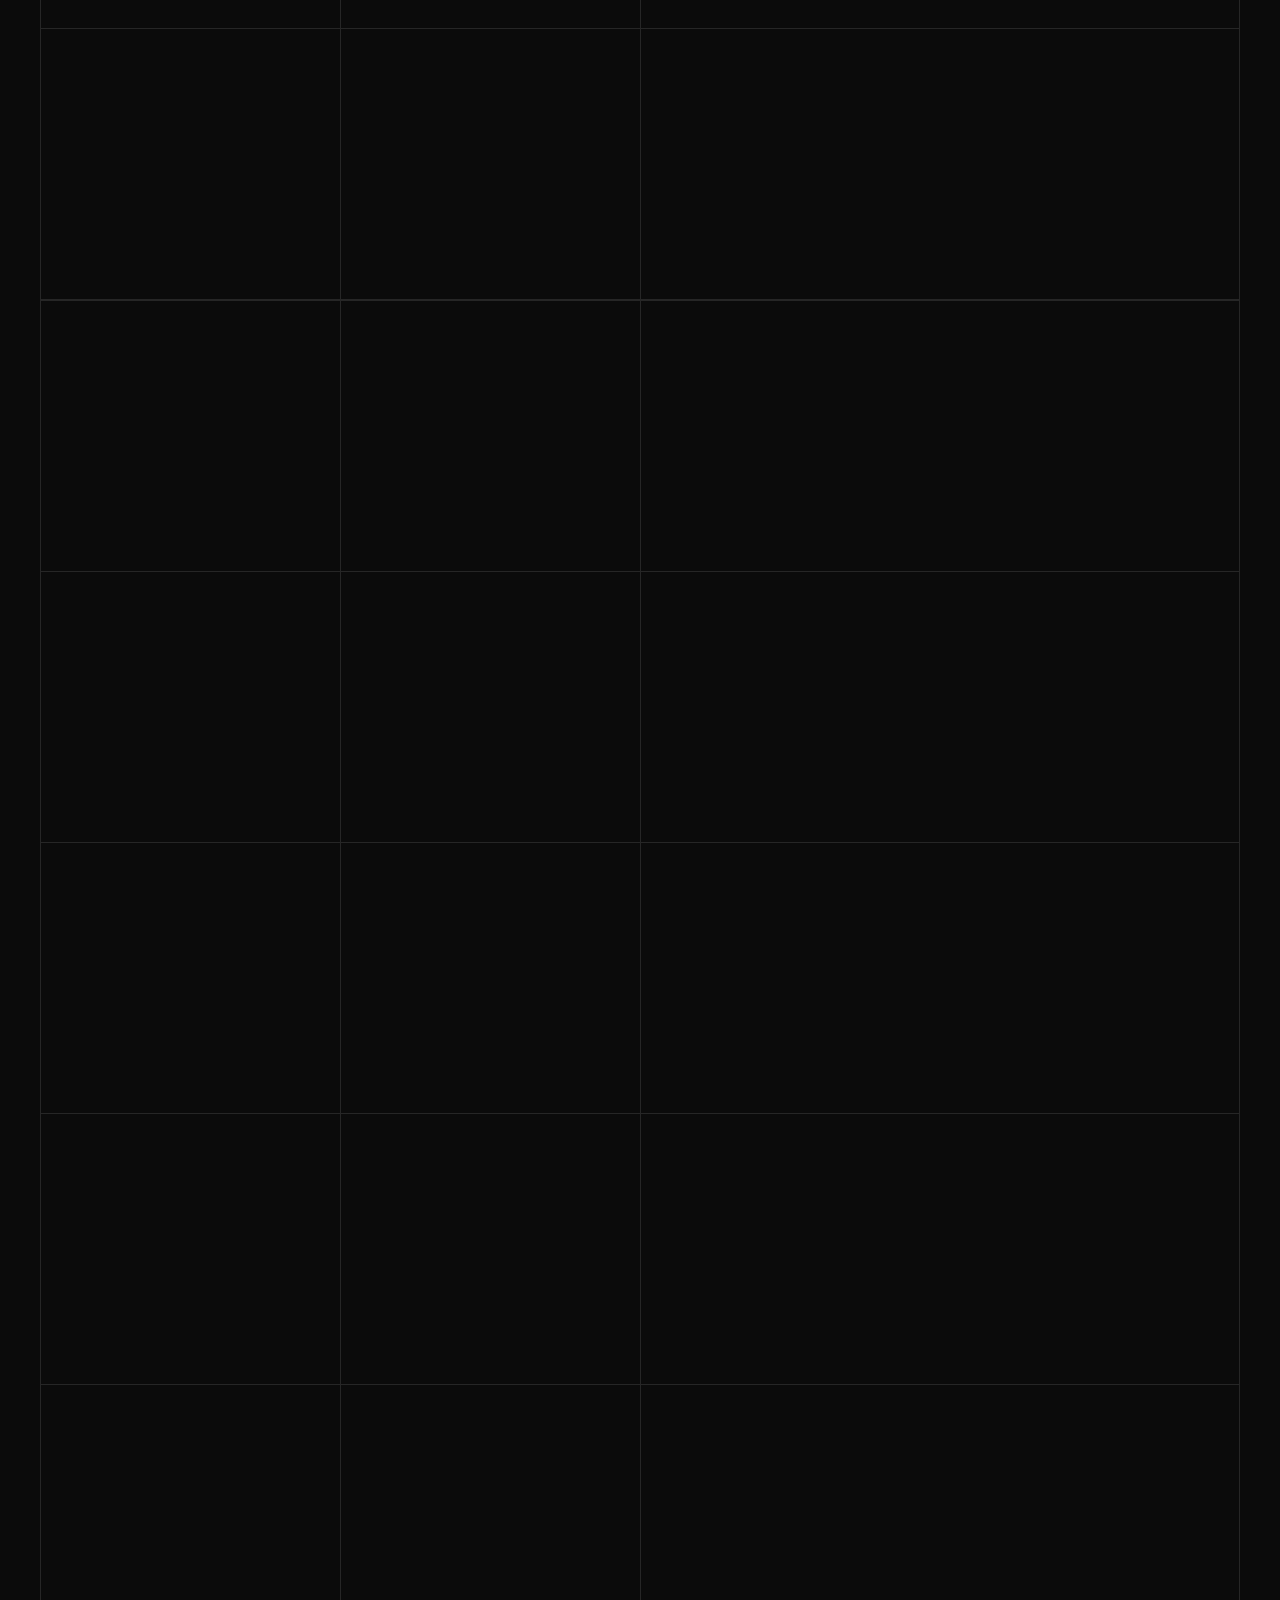
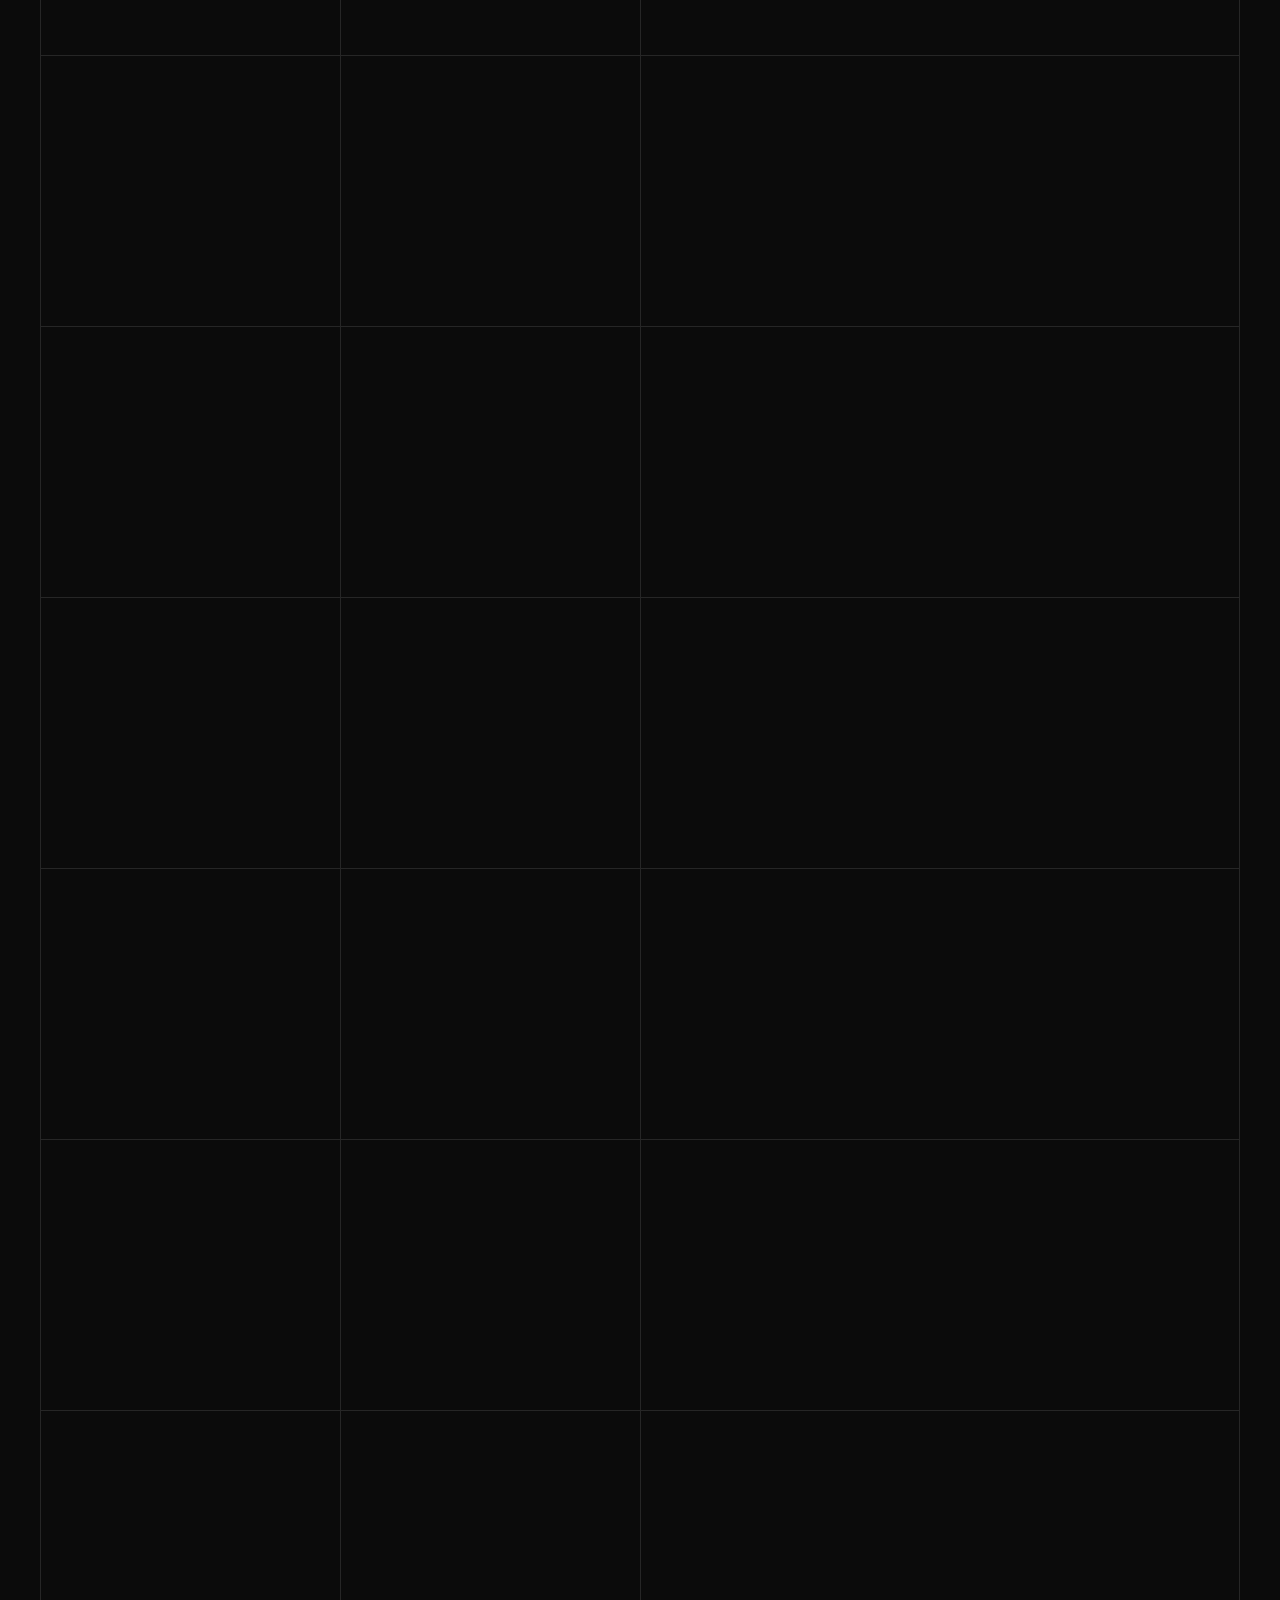
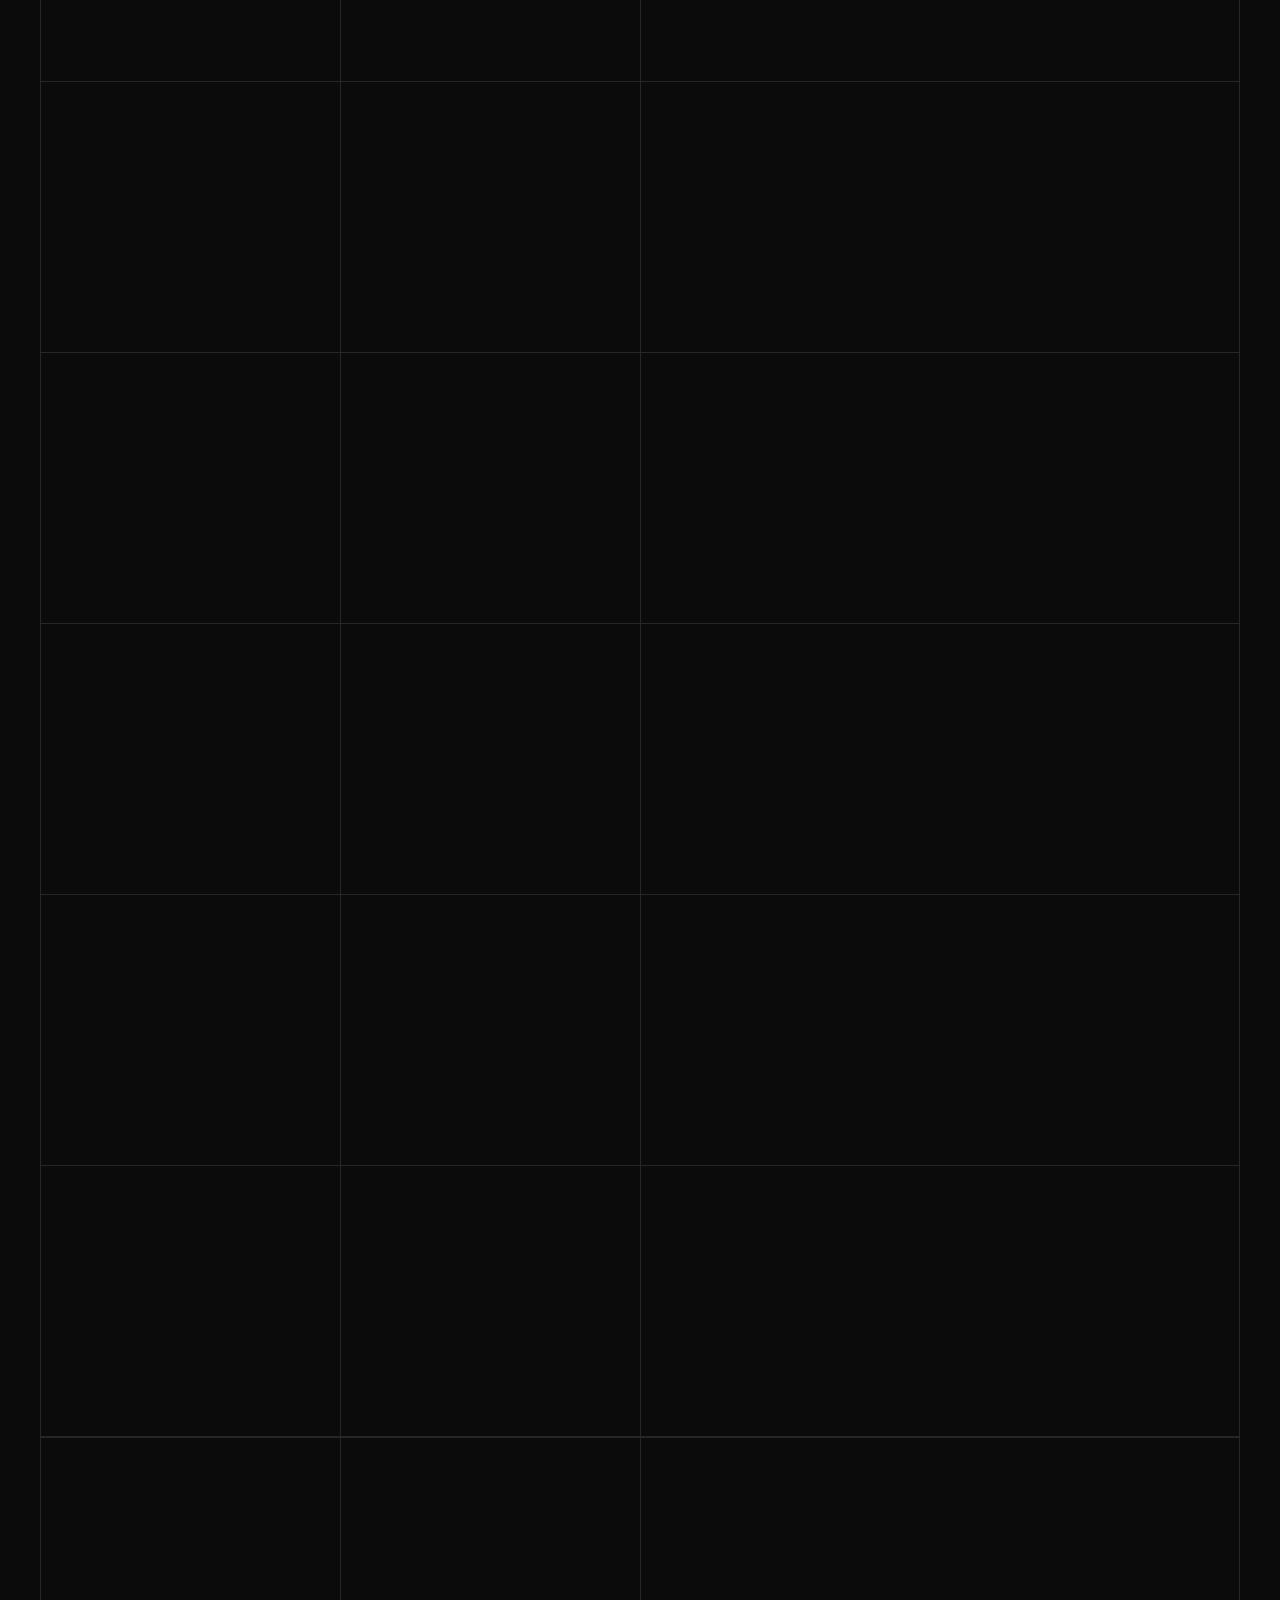
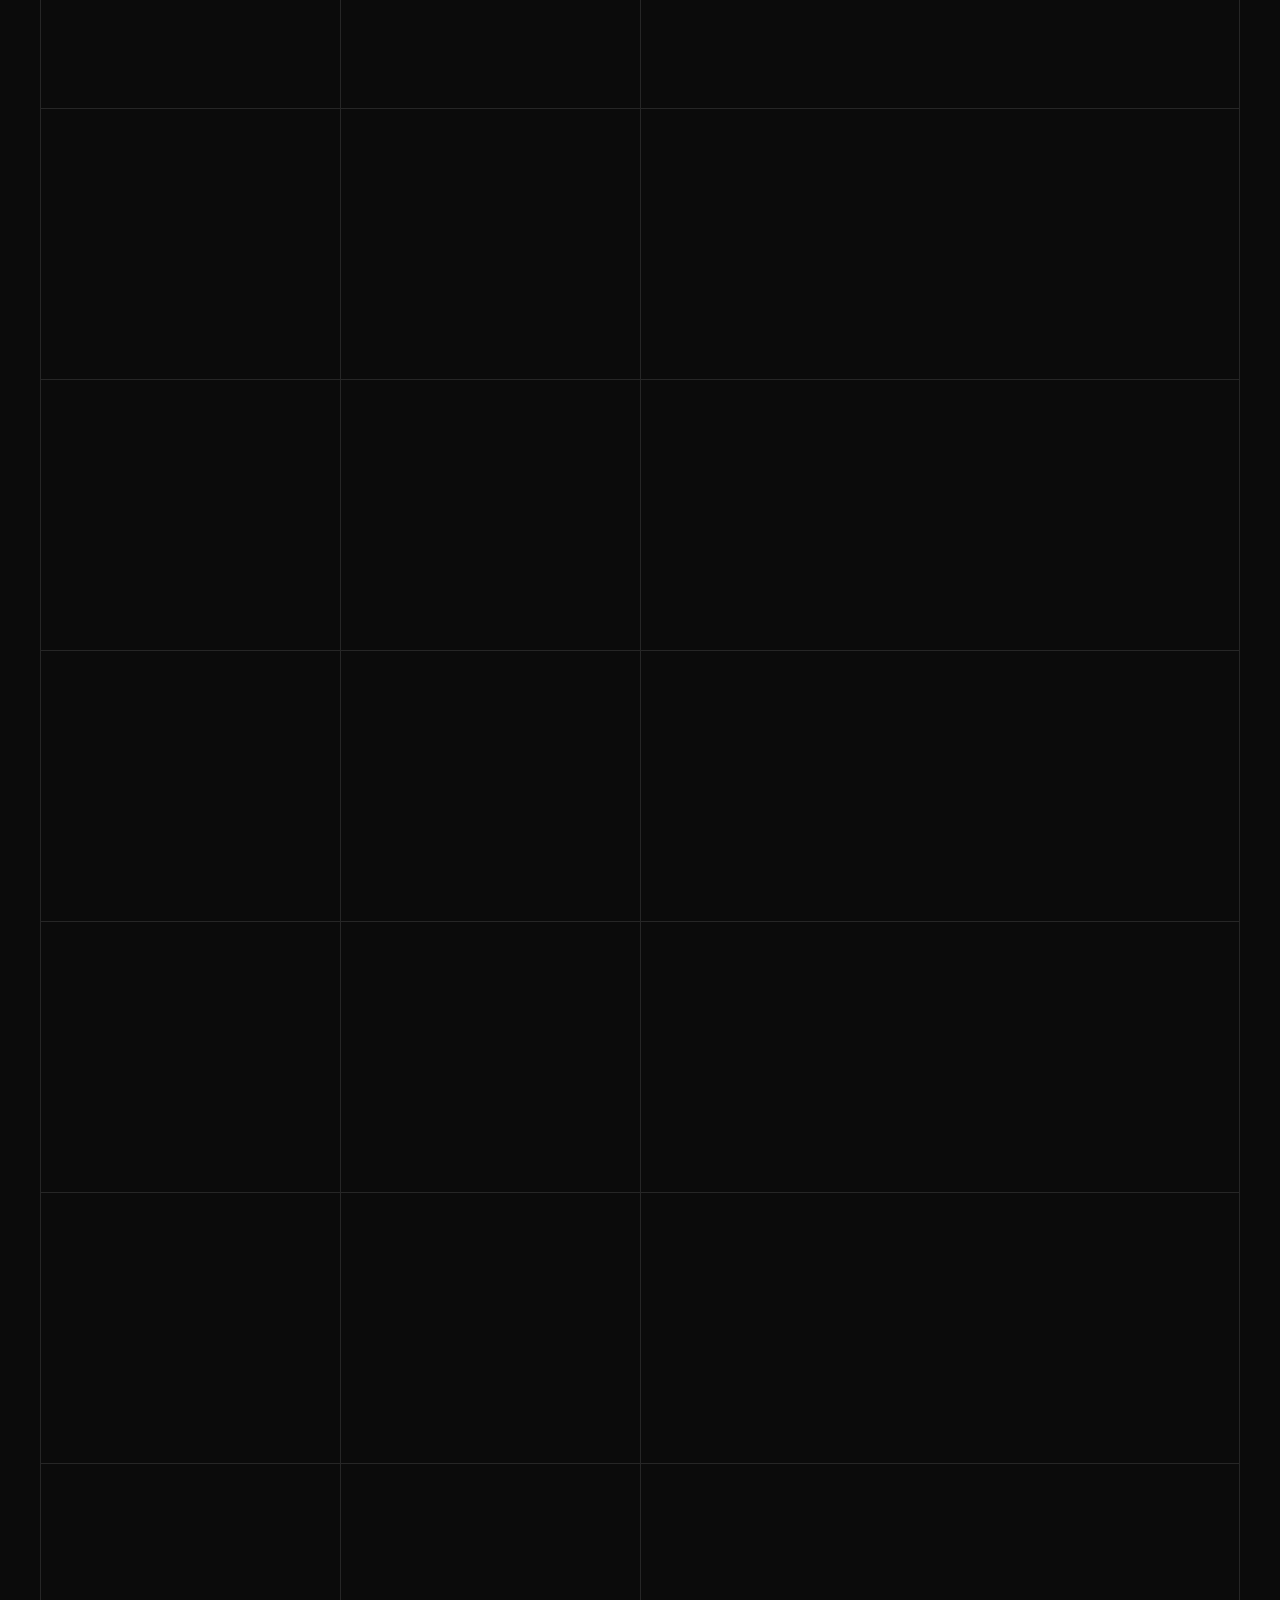
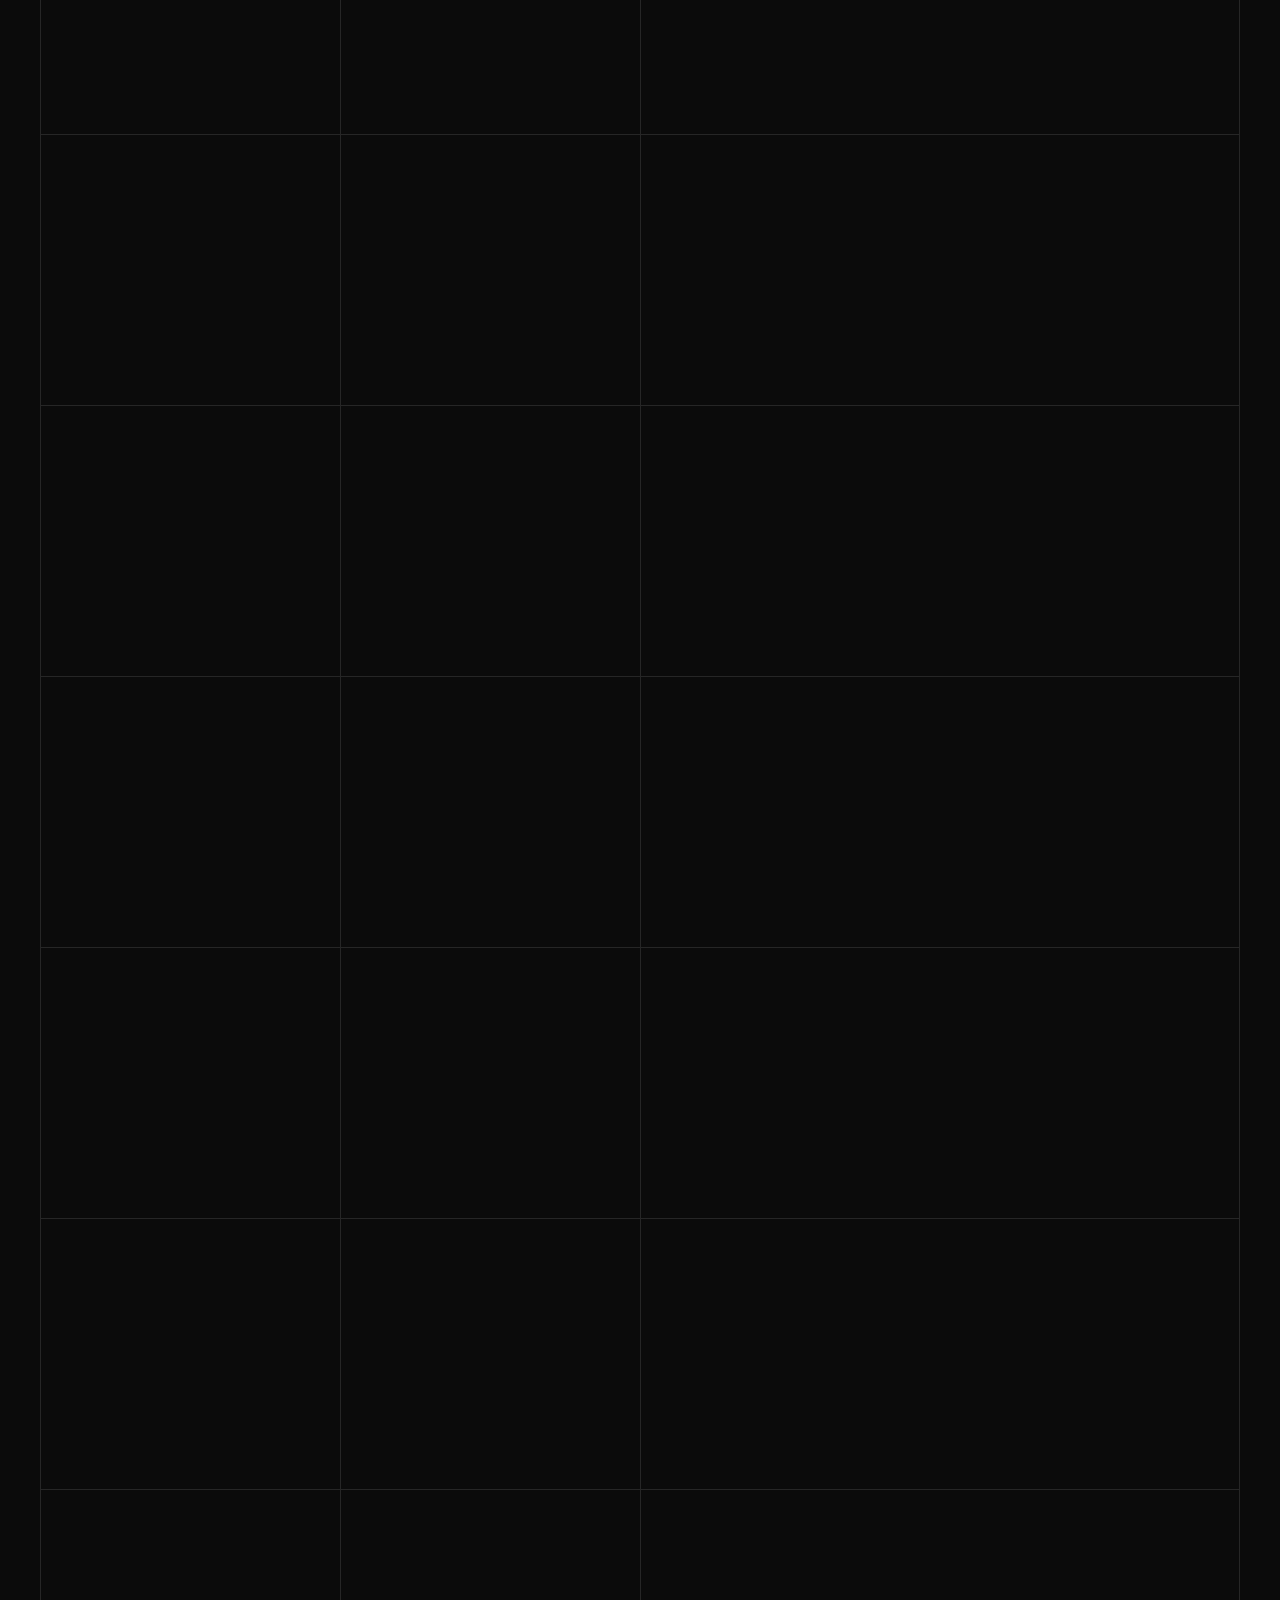
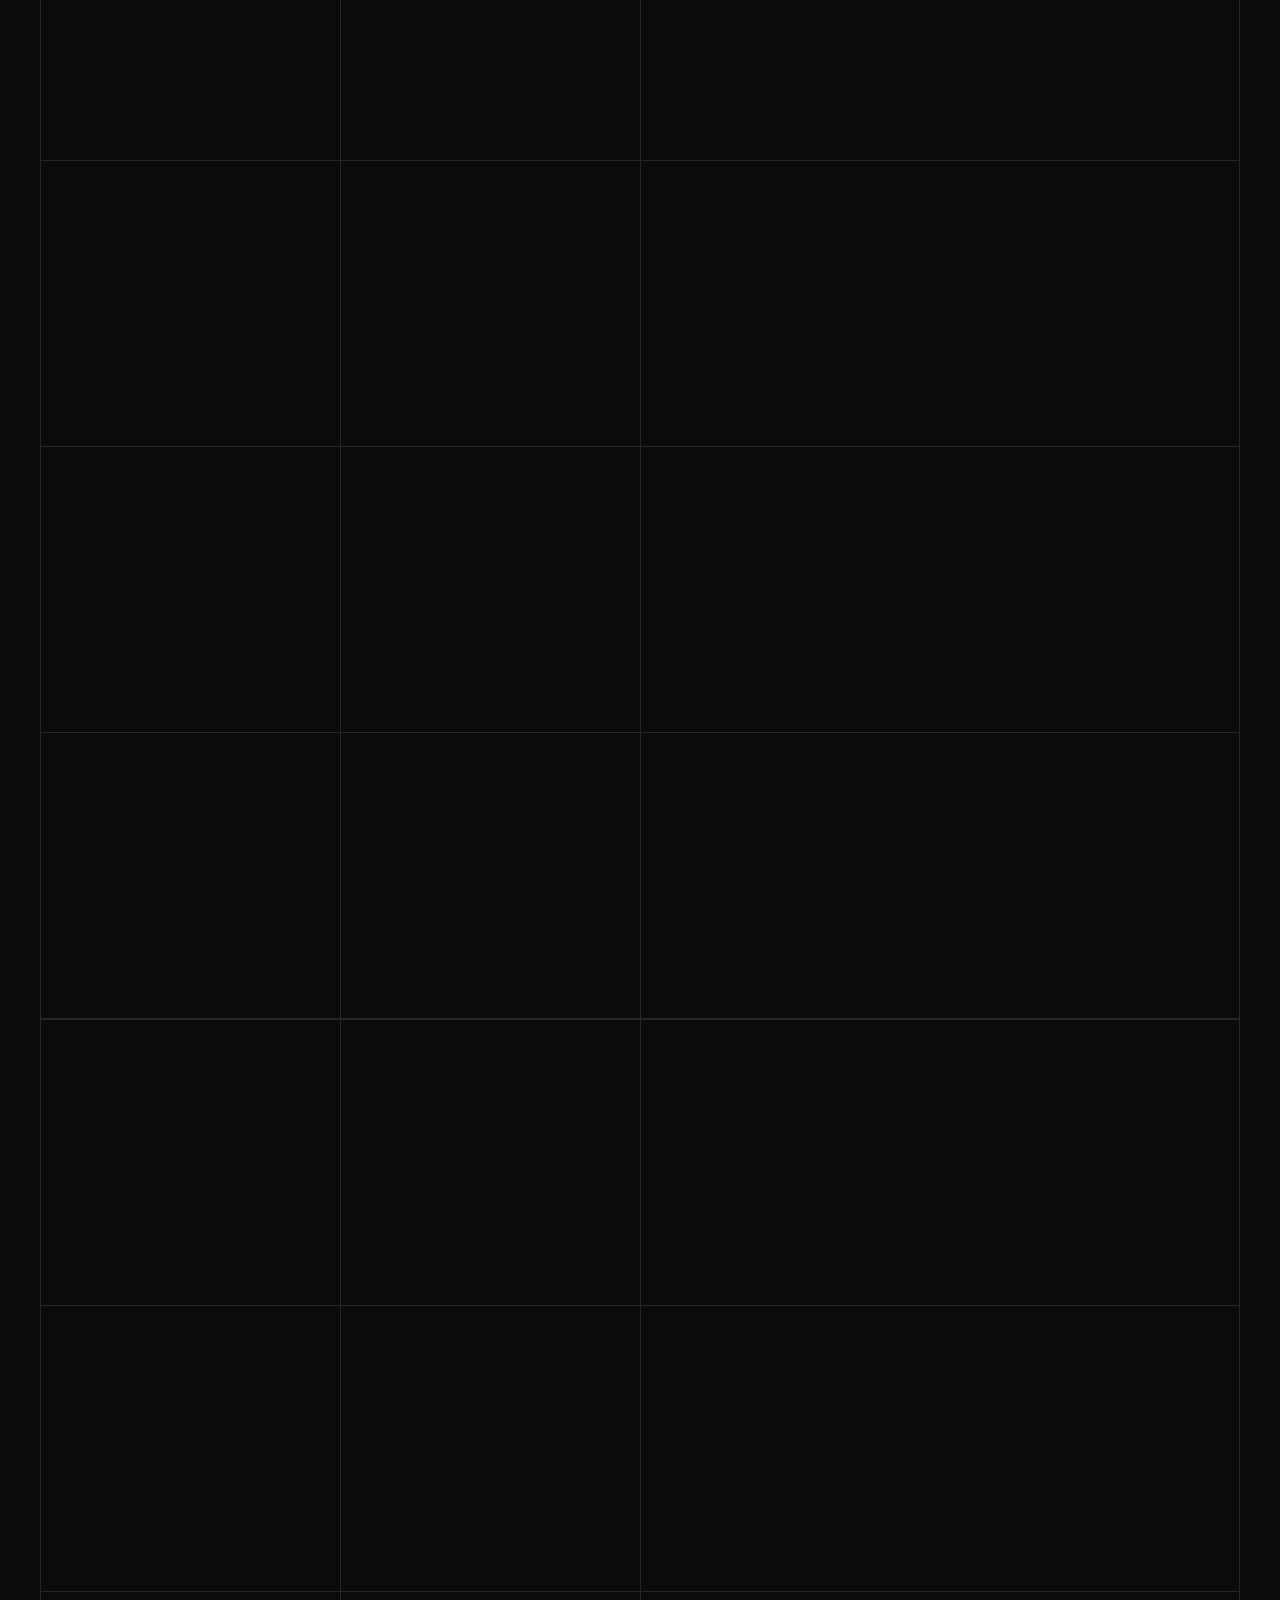
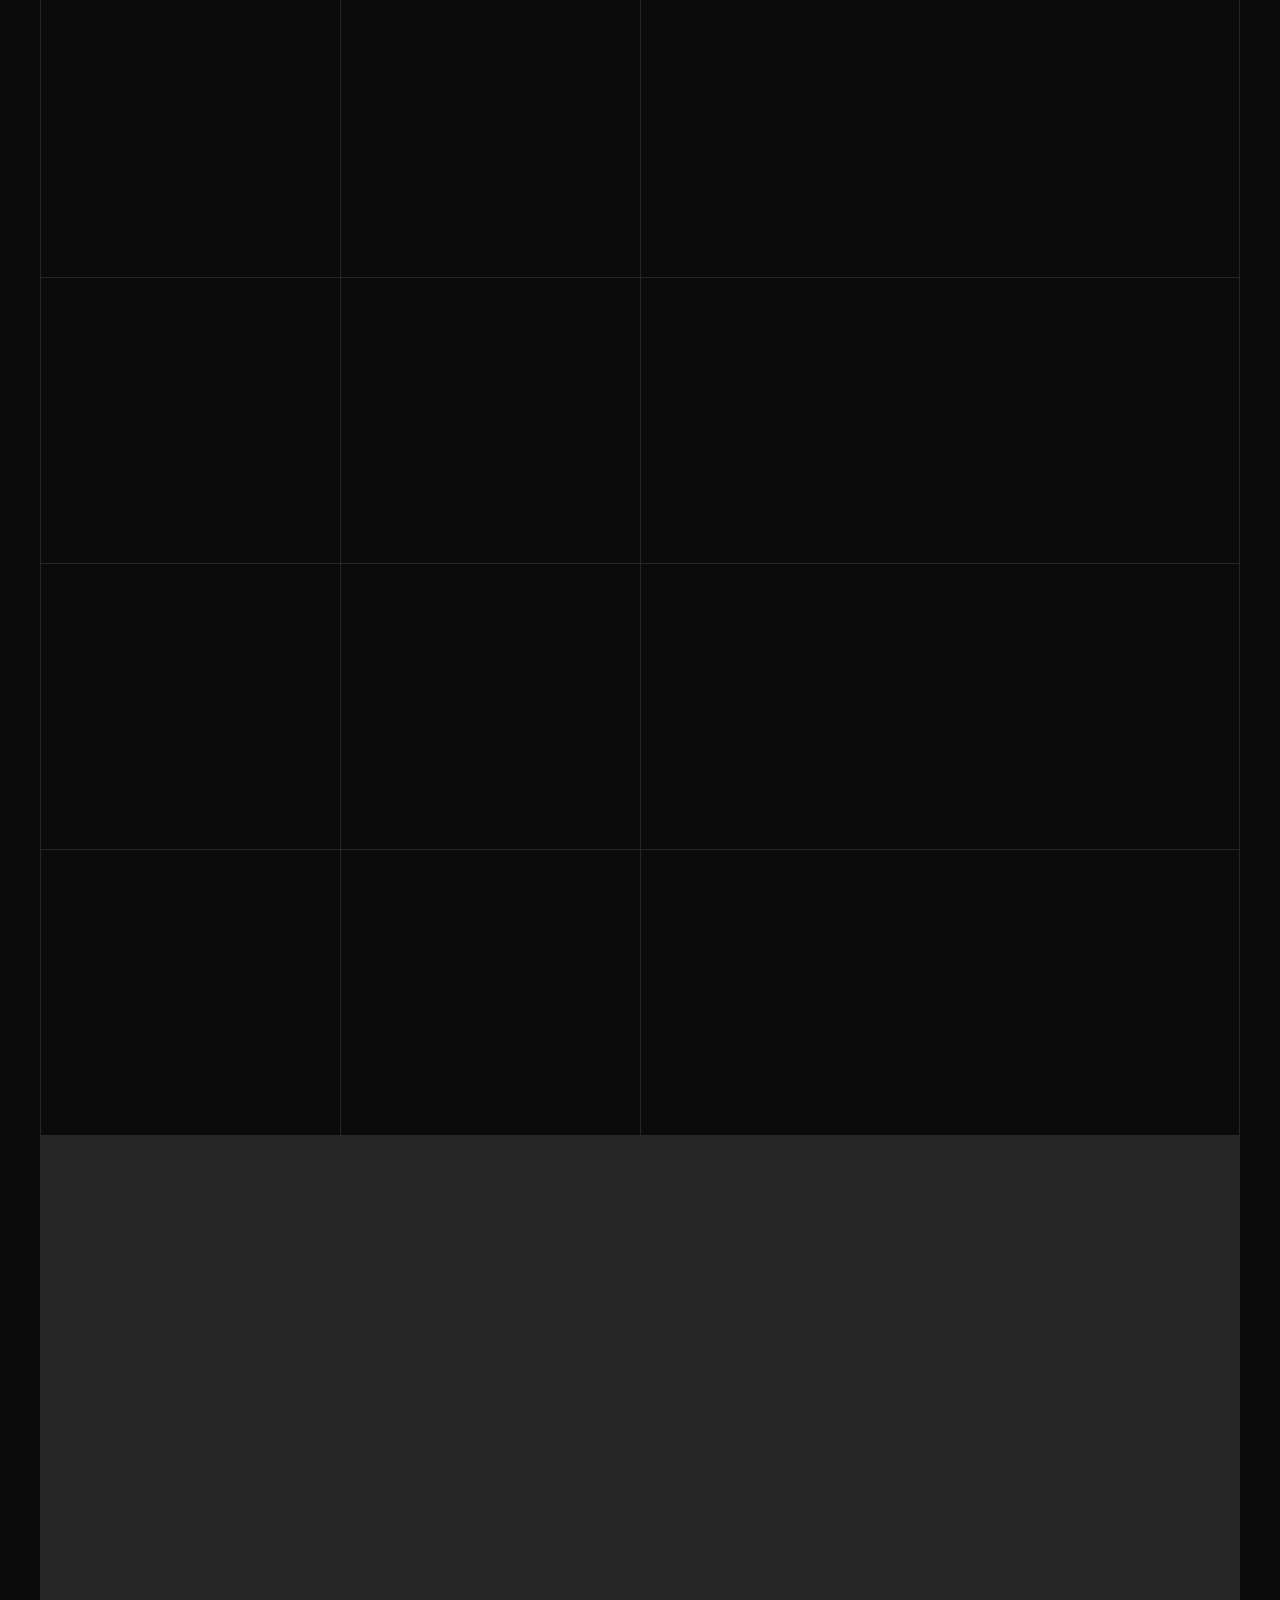
==== commit 9f594738: "Uindustry: add note link in footer" ====
--- a/index.html
+++ b/index.html
@@ -82,6 +82,7 @@
 OUT OF OR IN CONNECTION WITH THE SOFTWARE OR THE USE OR OTHER DEALINGS IN THE
 SOFTWARE.</pre>
   </details>
+  <p>開発の過程とノウハウは <a href="https://note.com/sato_tech" target="_blank" rel="noopener">note</a> で連載しています。アプリ開発の日誌と、App Store提出の実務まとめを公開中です。</p>
   <p class="footer-sub label">Sato's company ／ <a href="terms.html">利用規約</a> ／ <a href="tokushoho.html">特定商取引法に基づく表記</a></p>
 </footer>
 
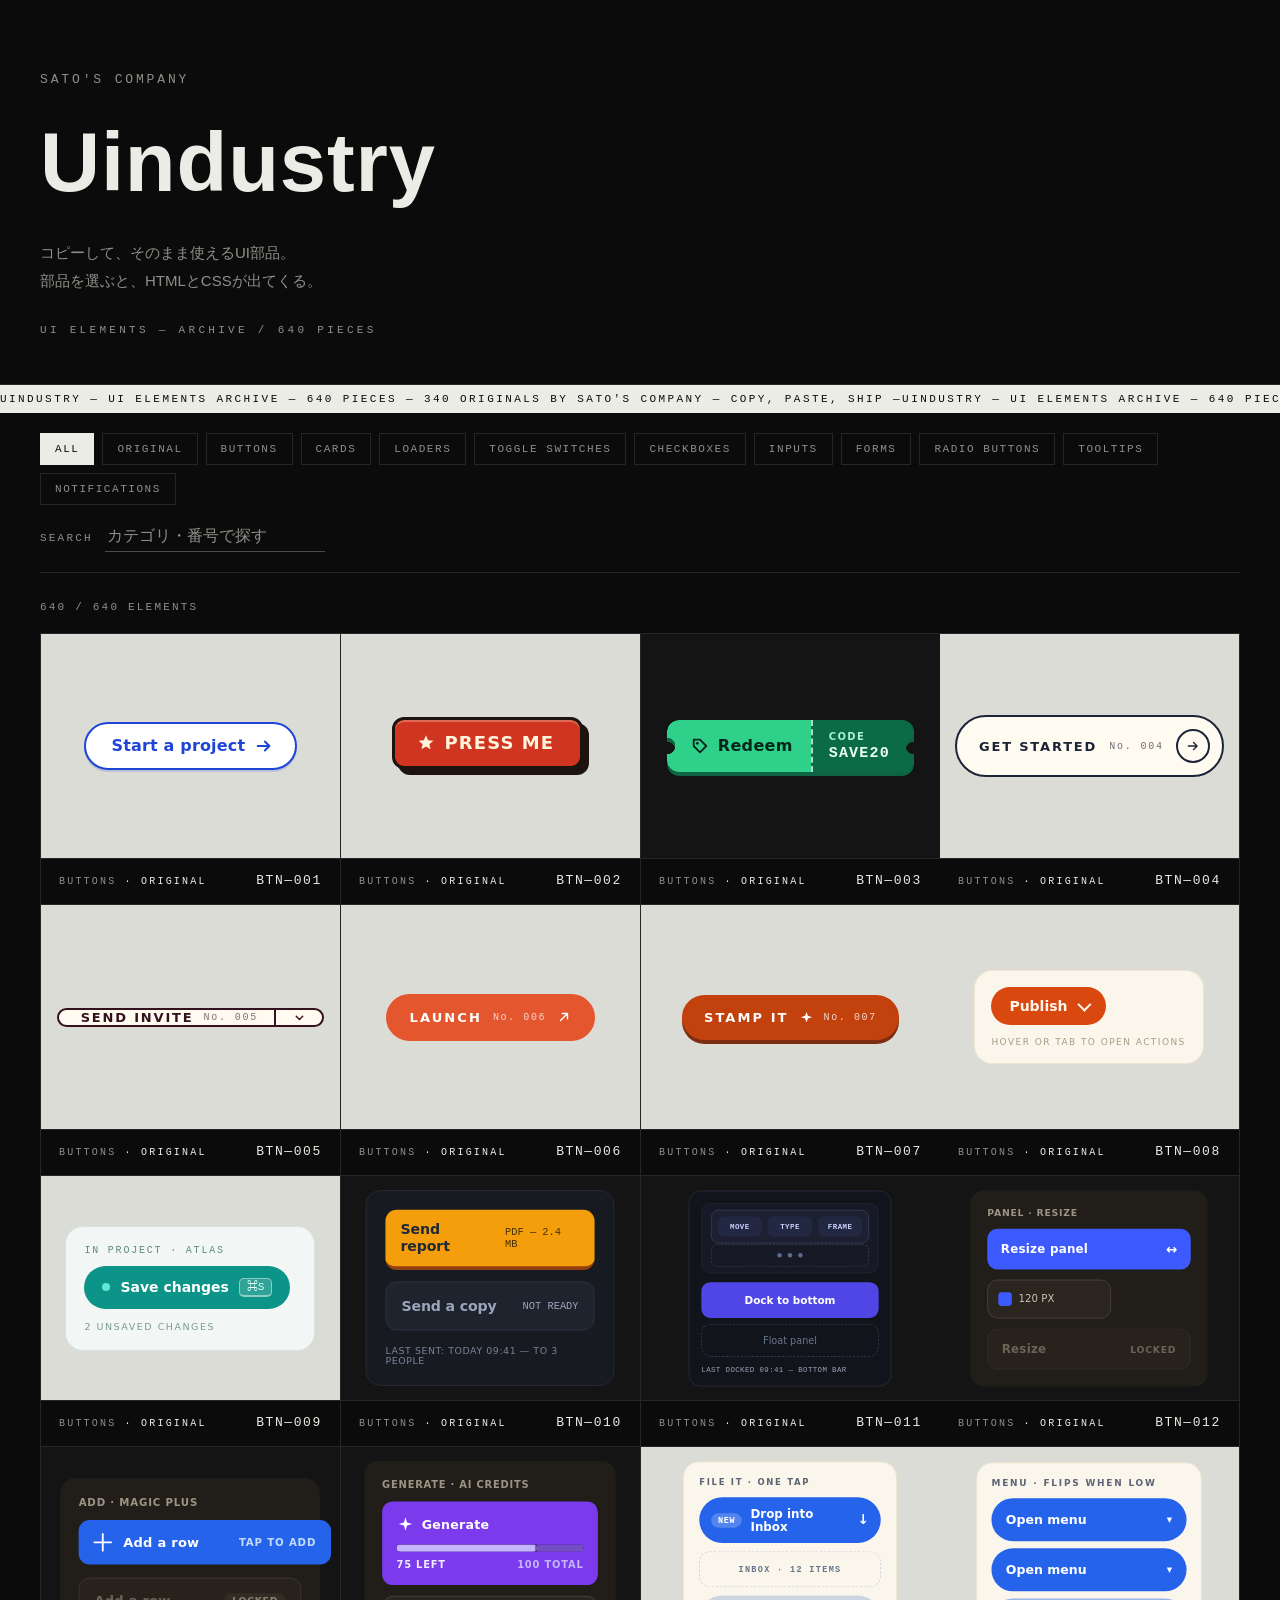
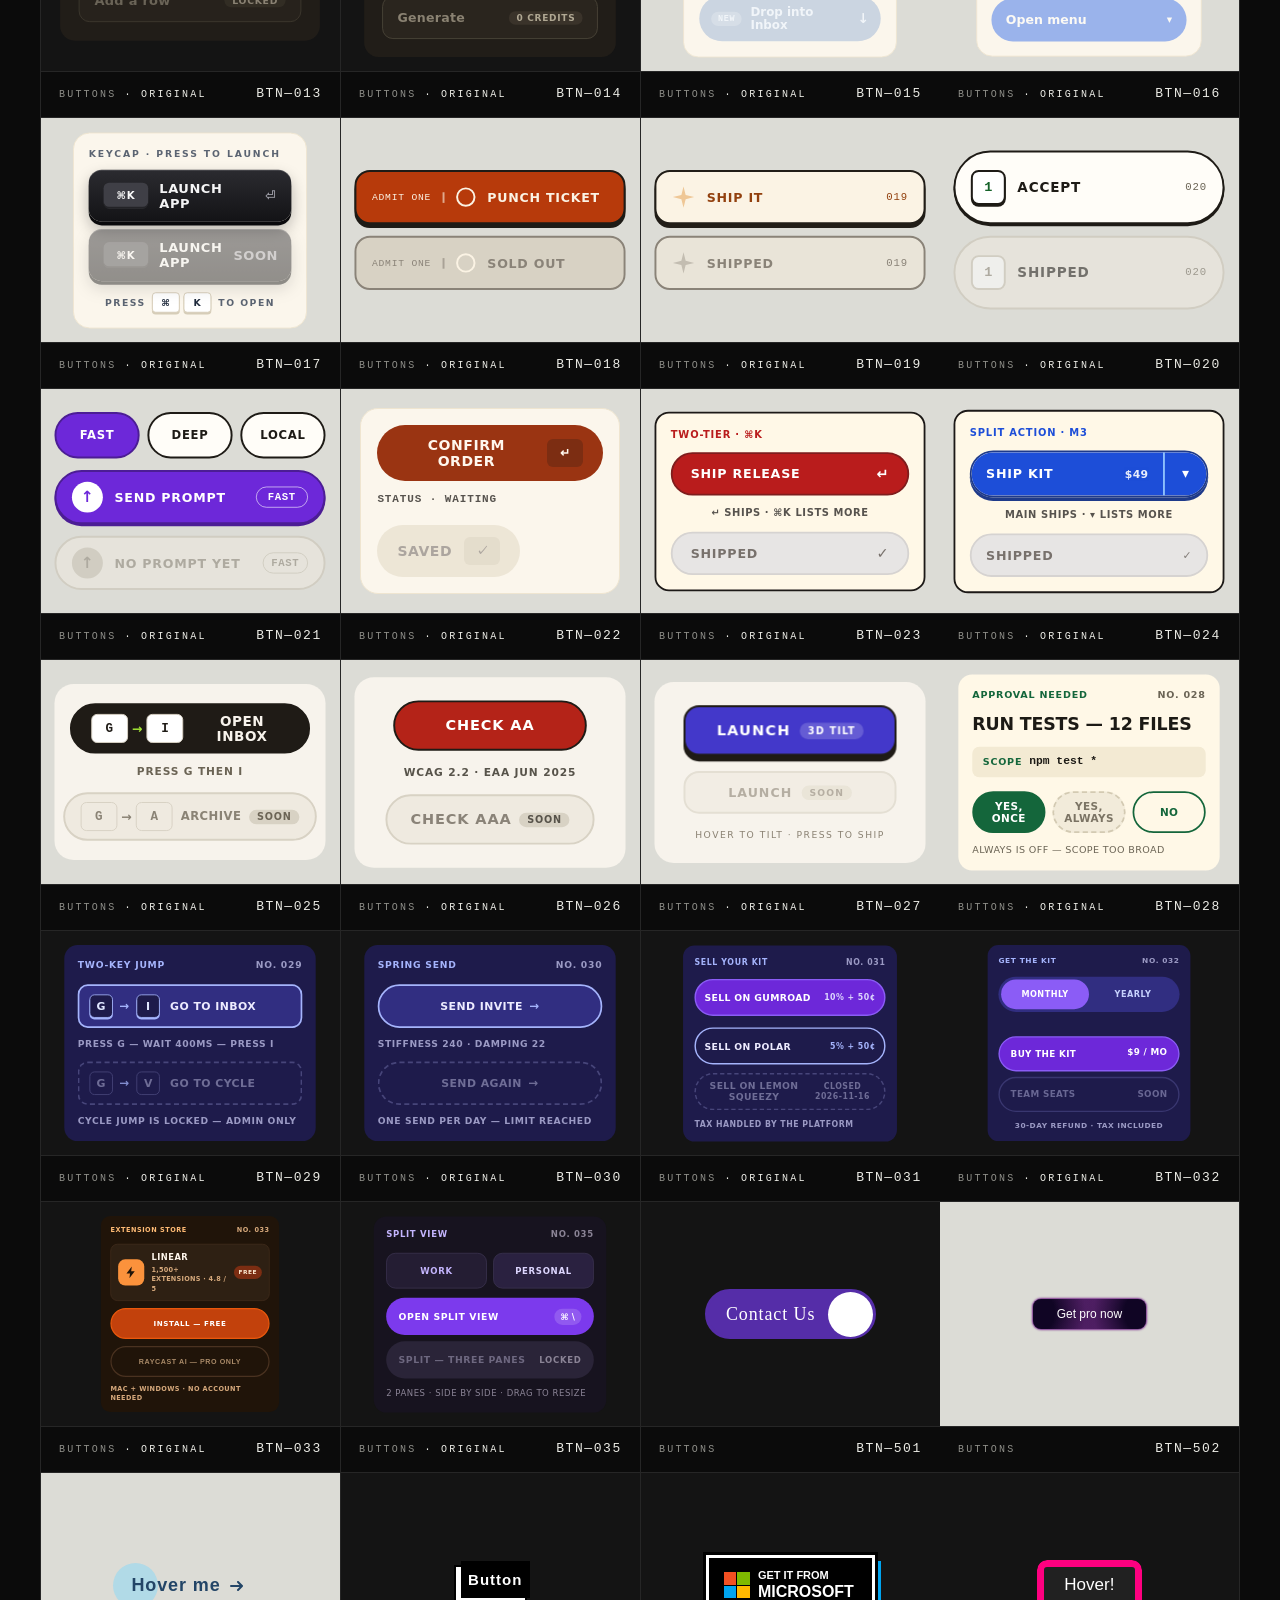
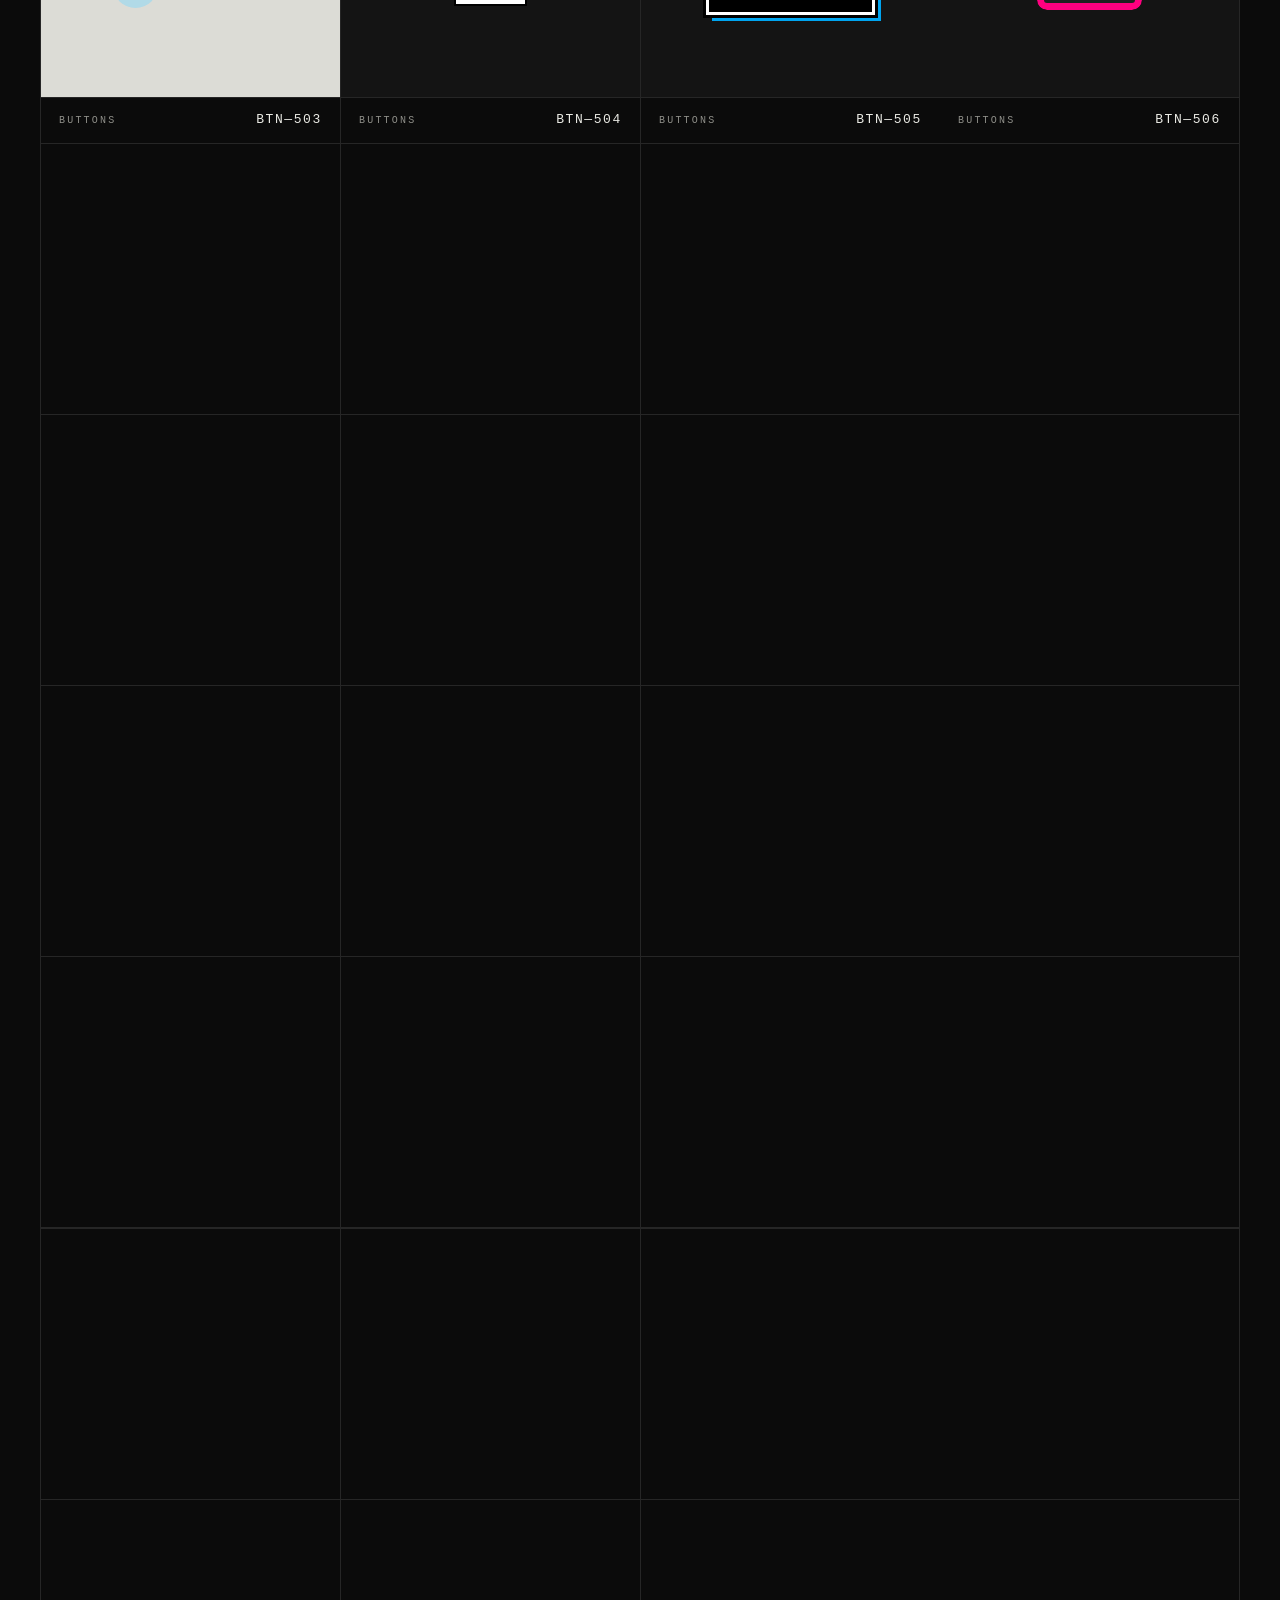
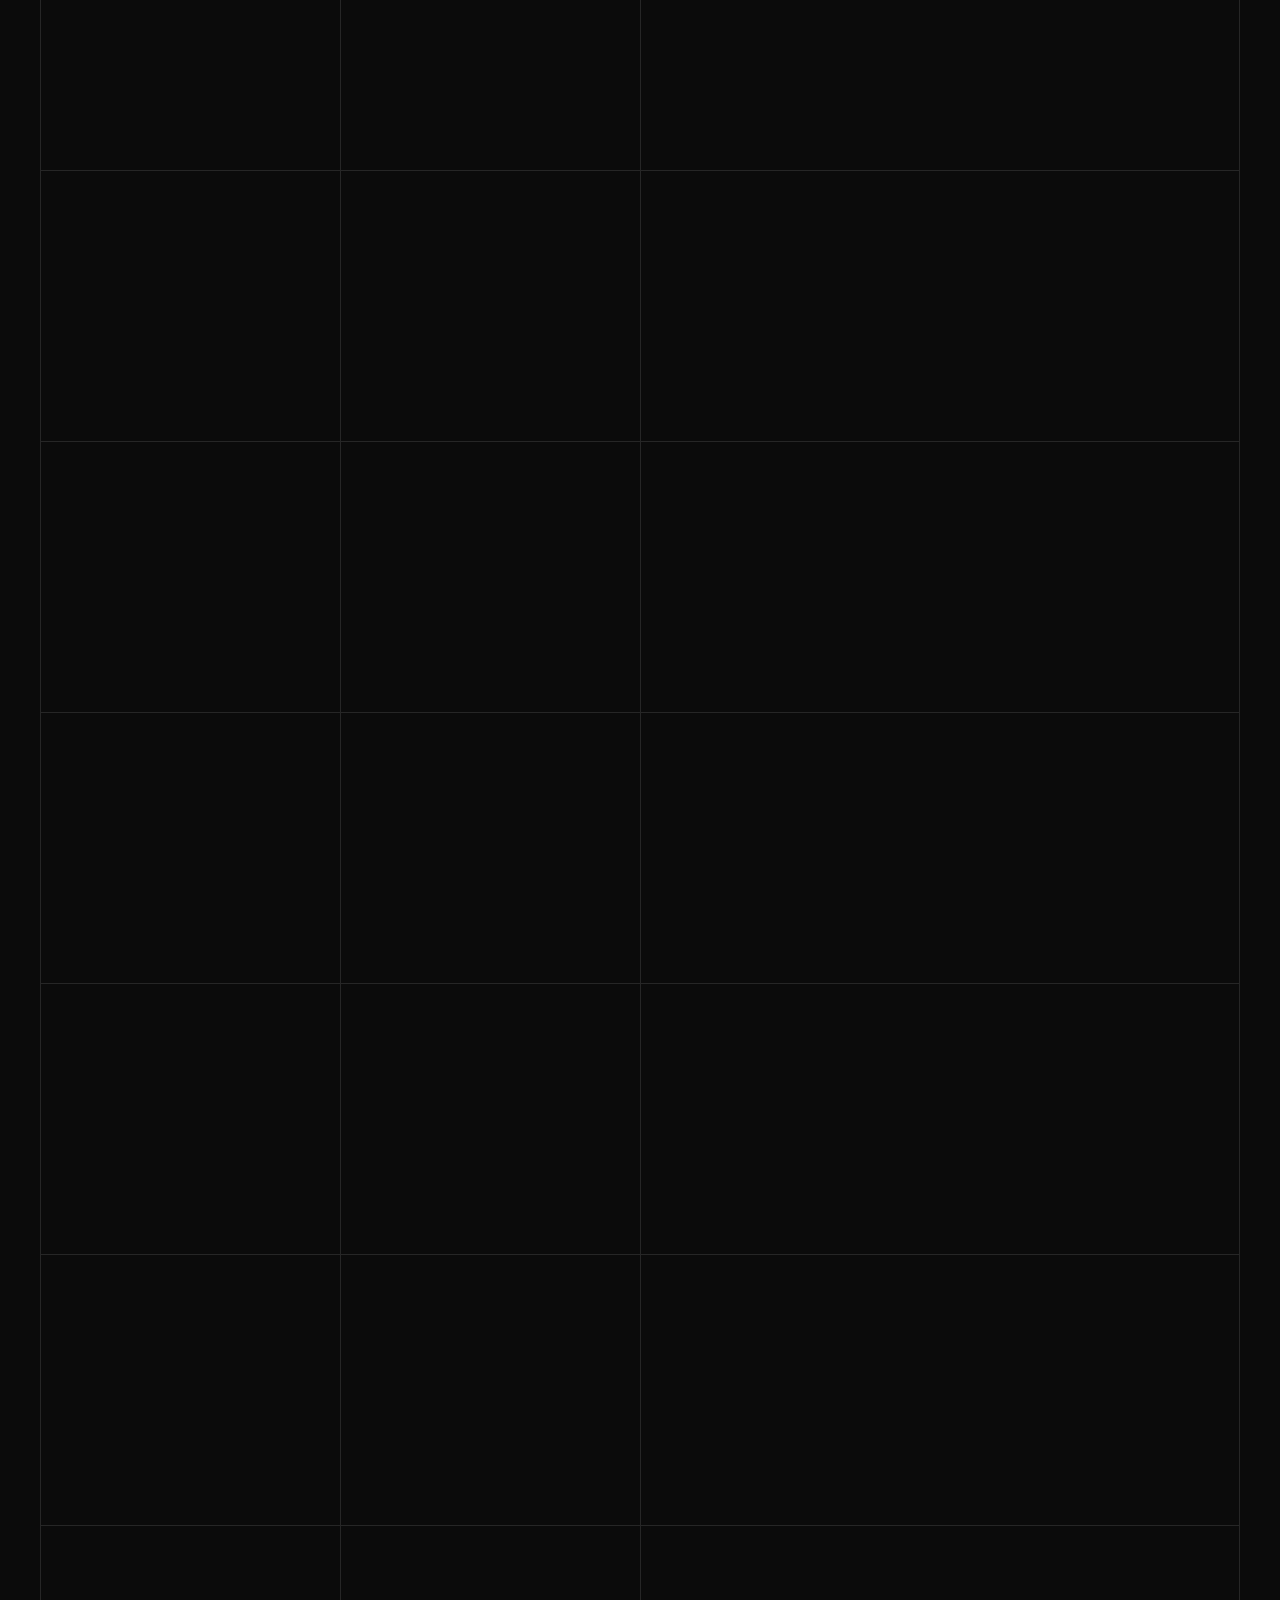
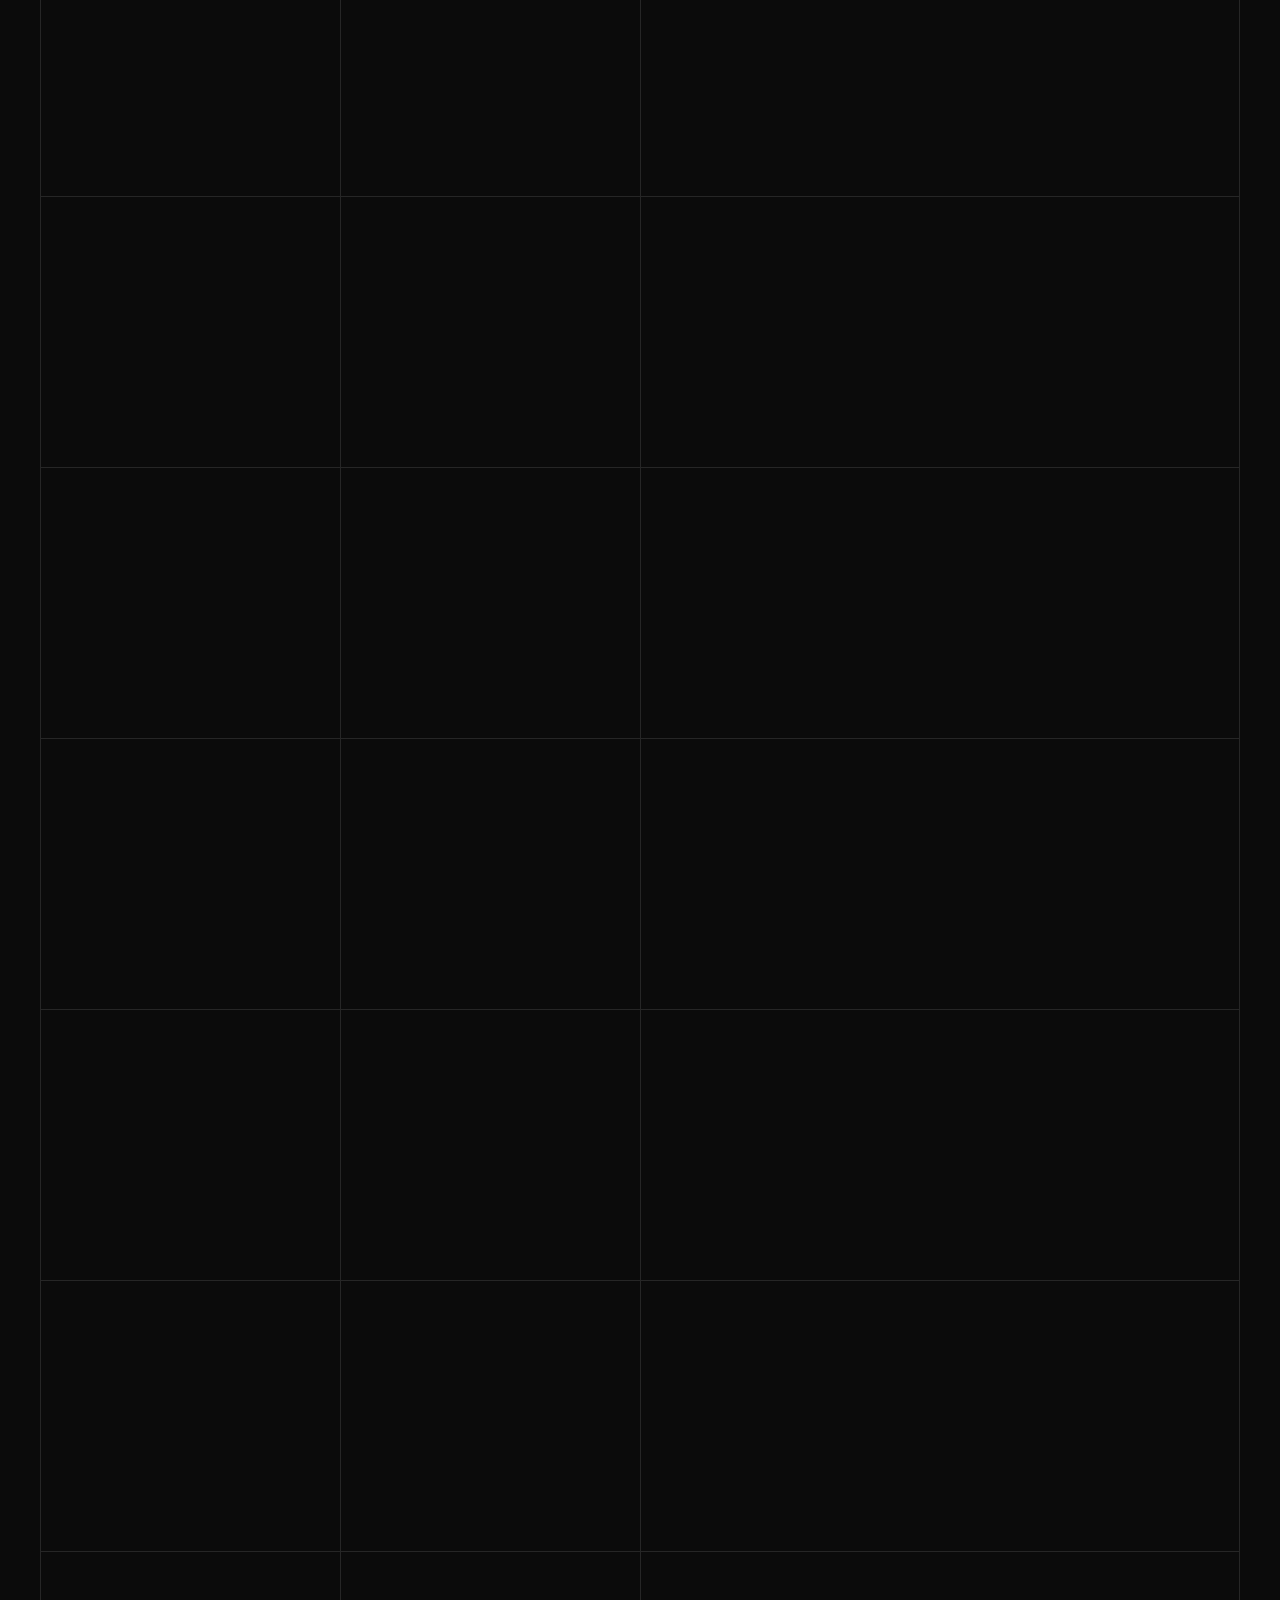
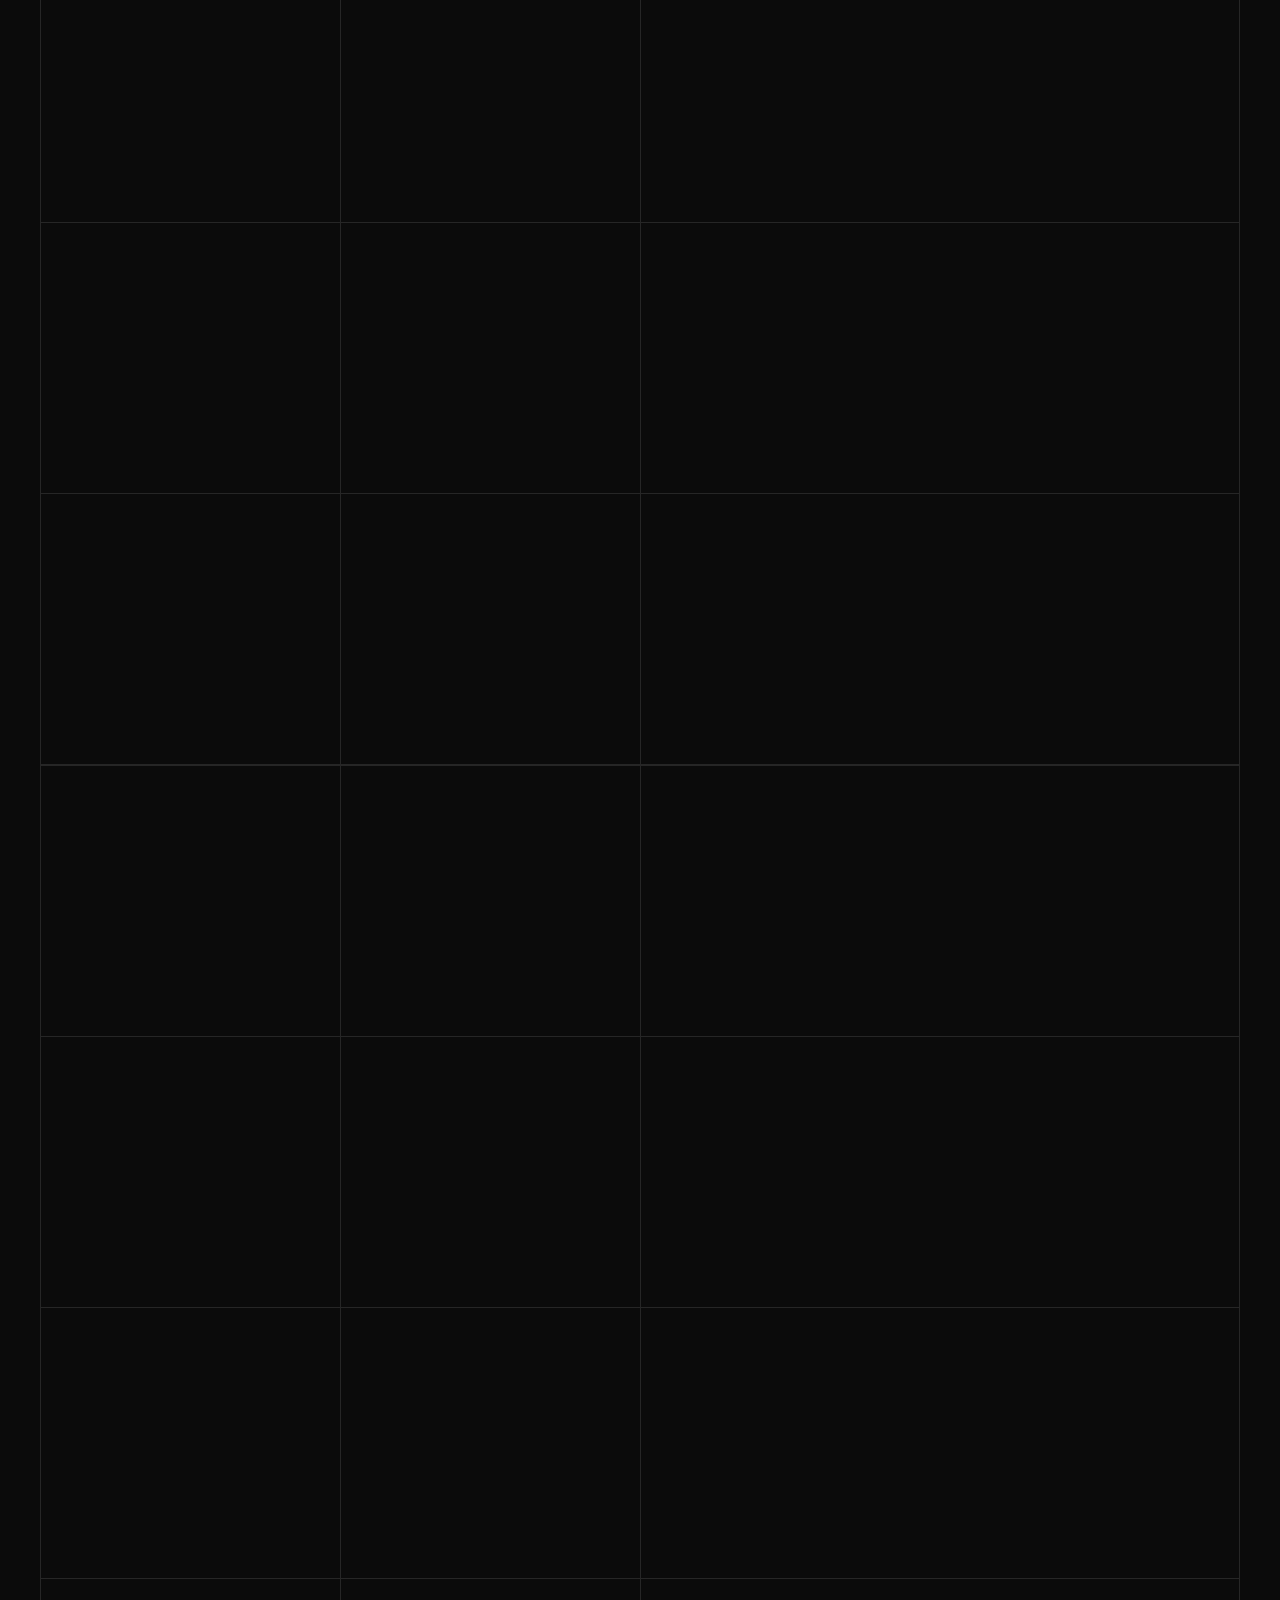
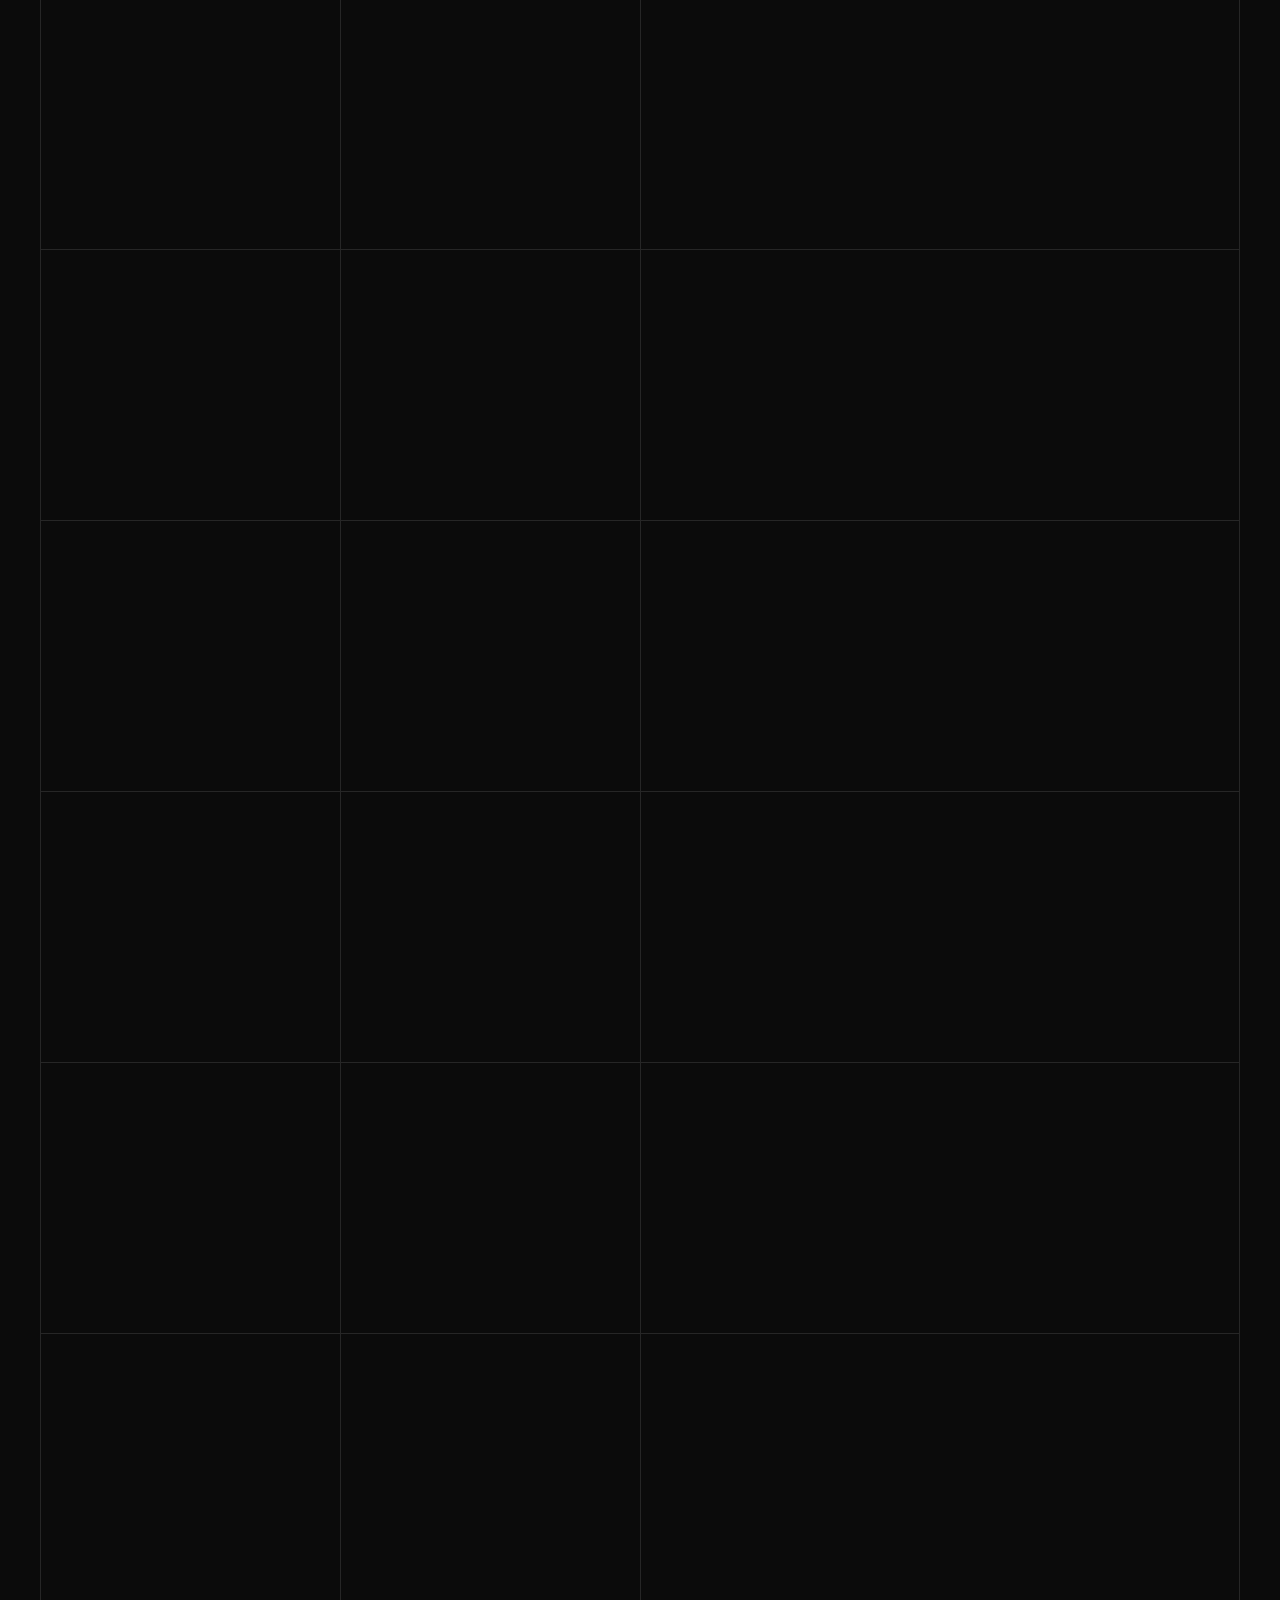
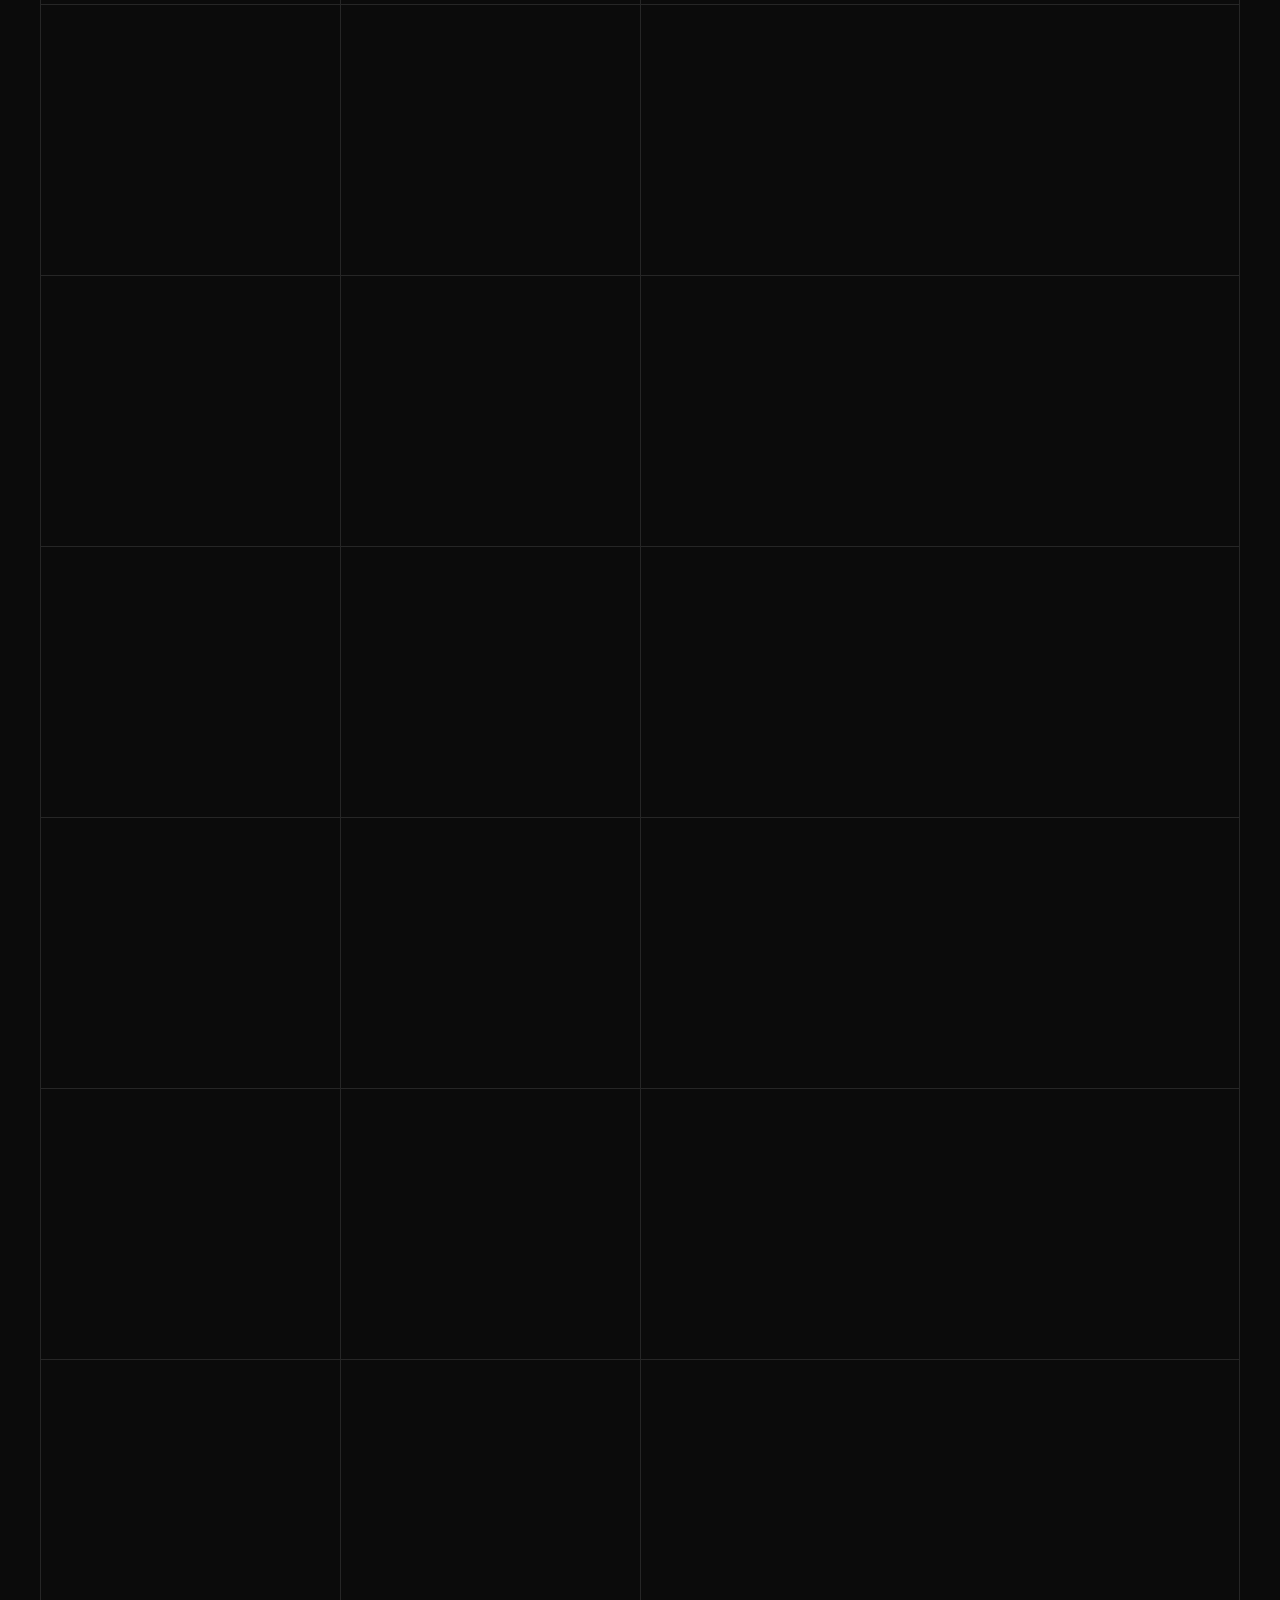
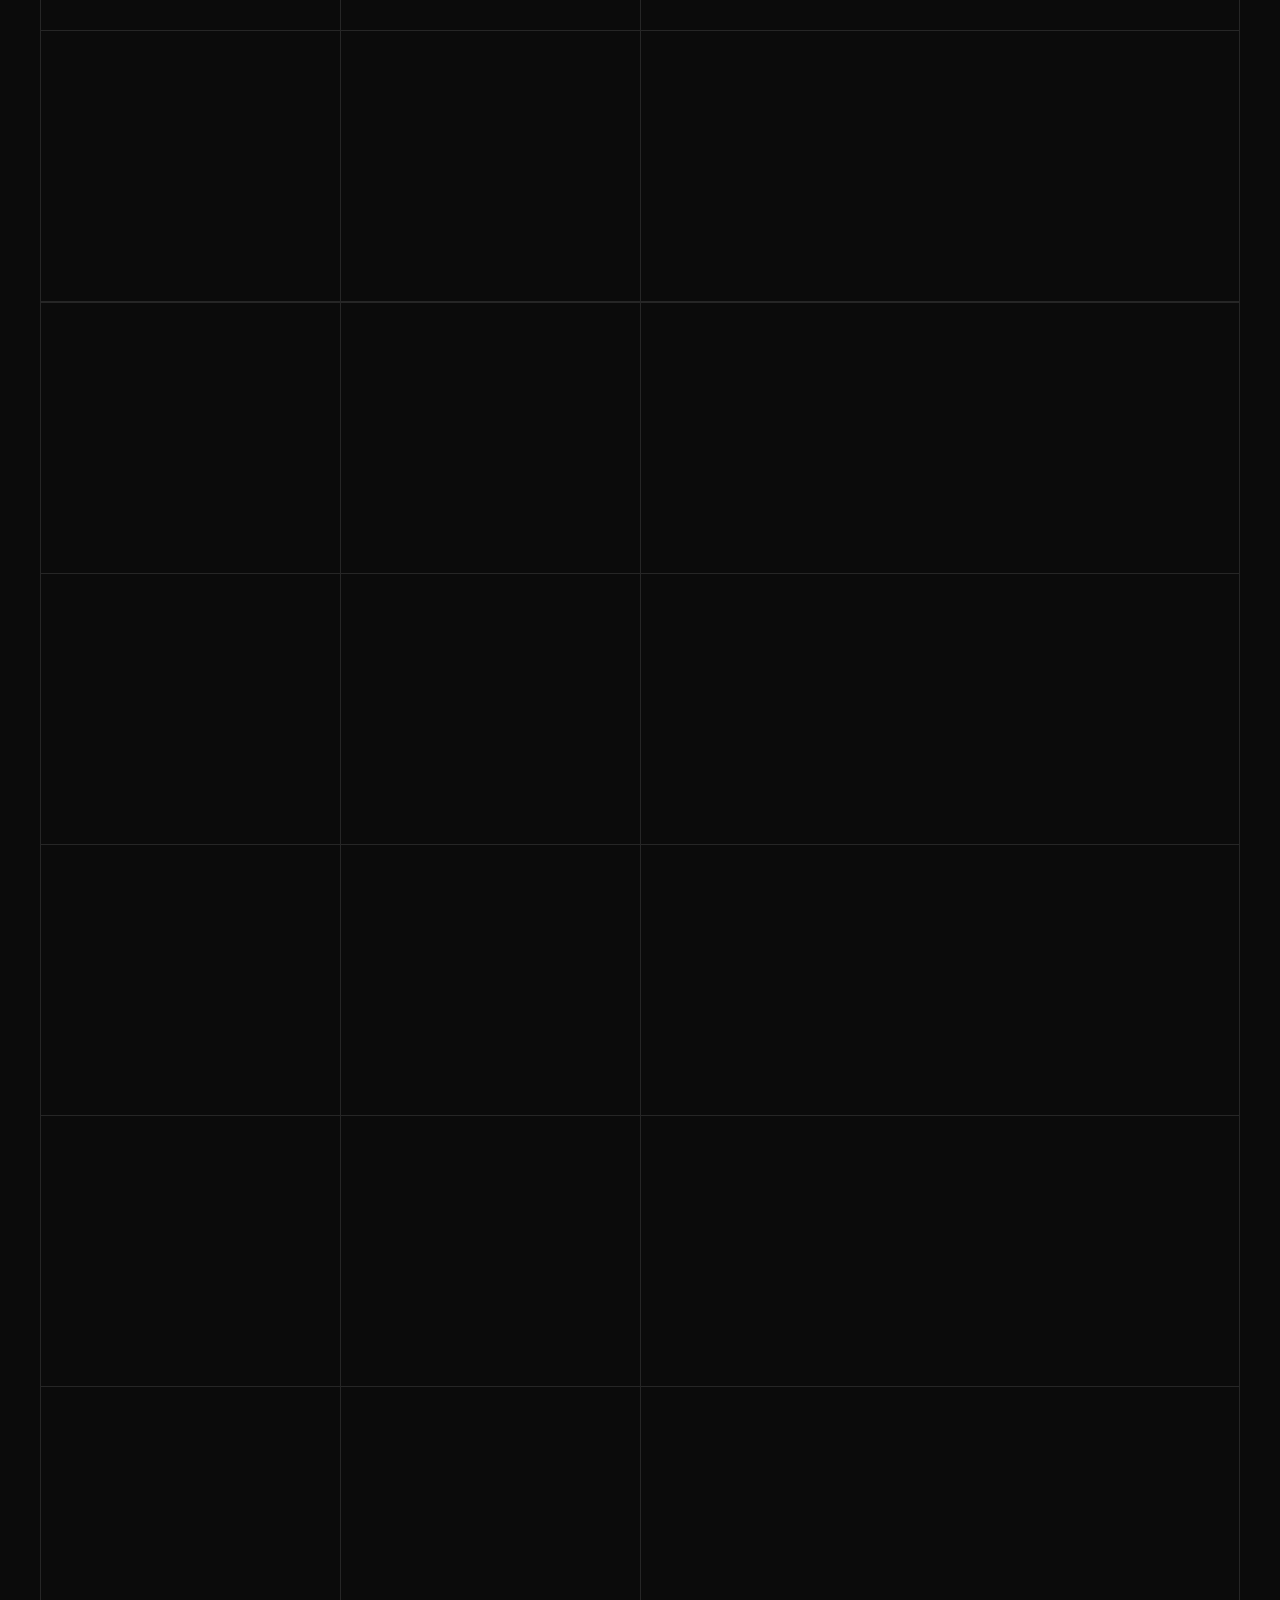
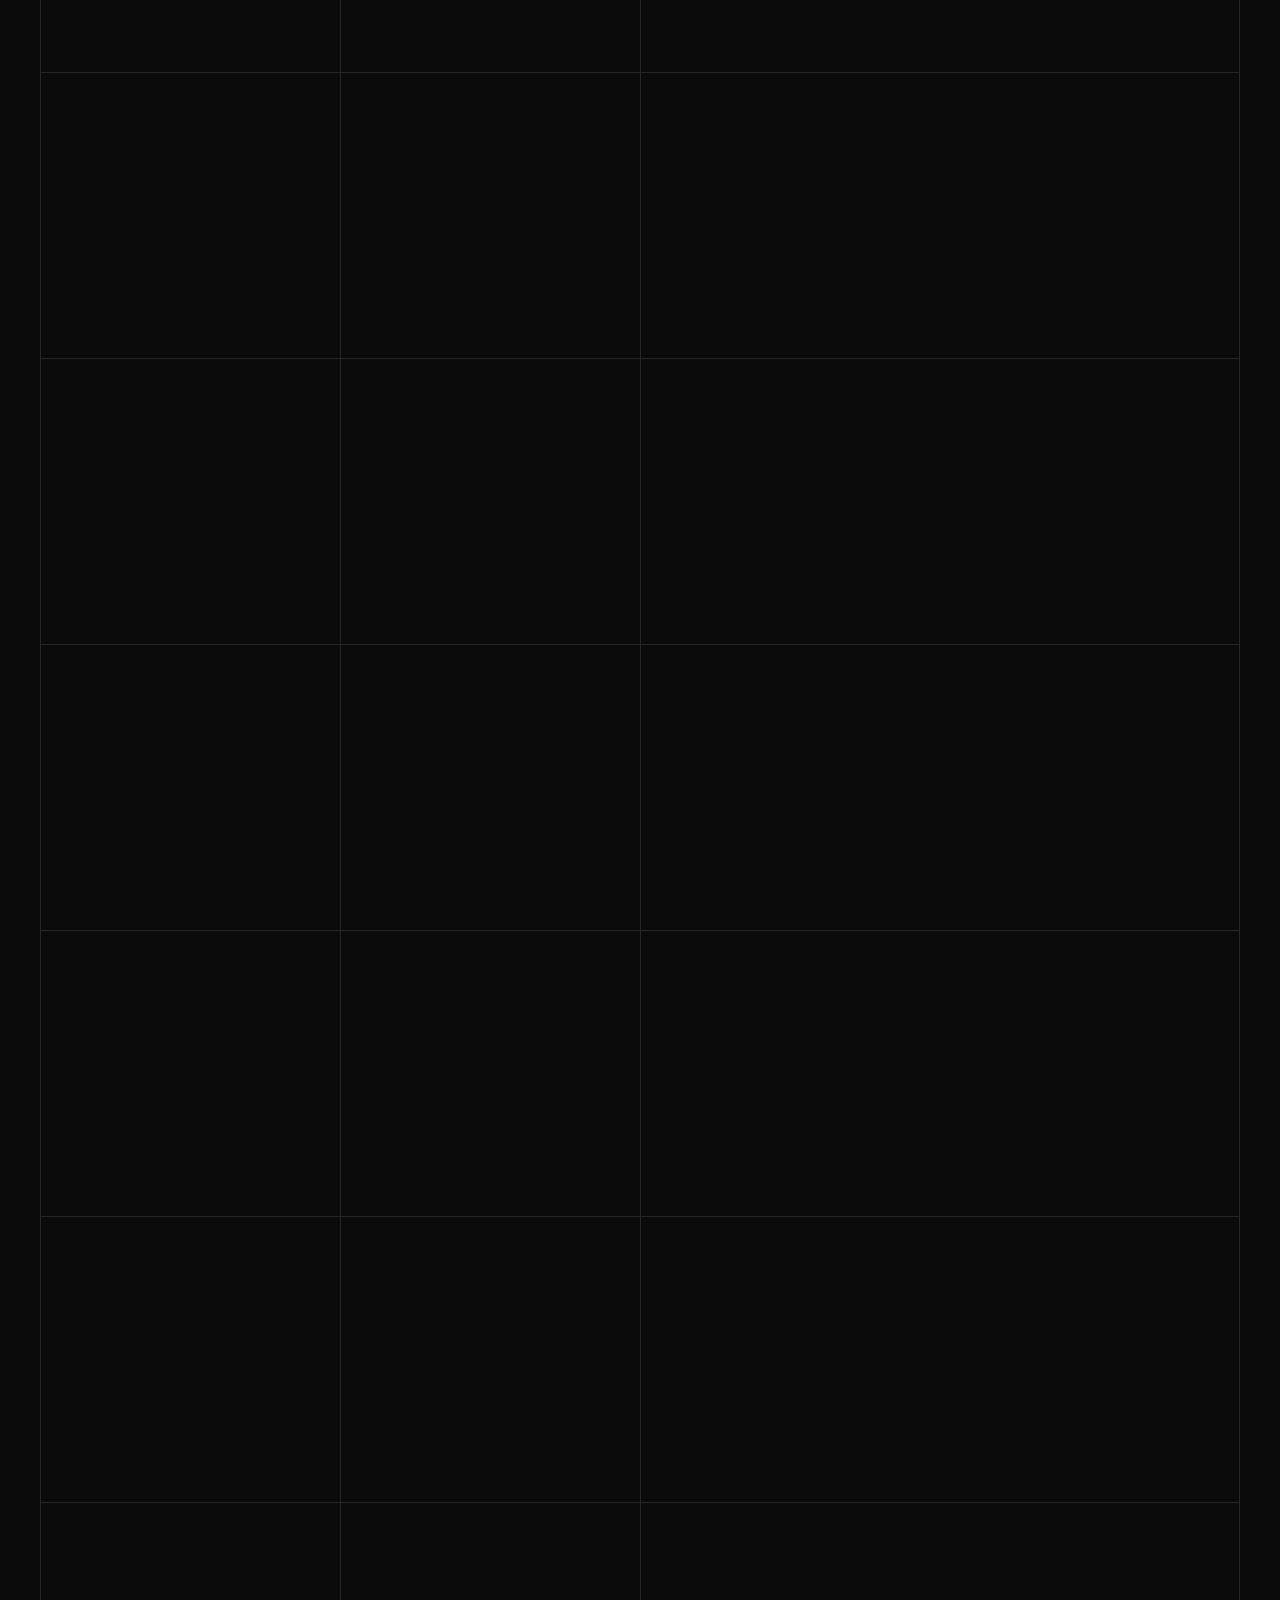
==== commit 031638e5: "Uindustry: publish batch -035 (10 pieces, total 640 / original 340)" ====
--- a/index.html
+++ b/index.html
@@ -4,14 +4,14 @@
 <meta charset="UTF-8">
 <meta name="viewport" content="width=device-width, initial-scale=1.0">
 <title>Uindustry — コピーして使えるUI部品アーカイブ | Sato's company</title>
-<meta name="description" content="ボタン、カード、ローダー、トグルなど630点のUI部品を収録。HTMLとCSSをそのままコピーして使えます。">
+<meta name="description" content="ボタン、カード、ローダー、トグルなど640点のUI部品を収録。HTMLとCSSをそのままコピーして使えます。">
 <meta name="theme-color" content="#0B0B0B">
 <meta name="color-scheme" content="dark">
 <link rel="canonical" href="https://kentaikan0325-alt.github.io/uindustry/">
 <meta property="og:type" content="website">
 <meta property="og:site_name" content="Uindustry">
 <meta property="og:title" content="Uindustry — コピーして使えるUI部品アーカイブ">
-<meta property="og:description" content="630点のUI部品を収録。HTMLとCSSをそのままコピーして使えます。">
+<meta property="og:description" content="640点のUI部品を収録。HTMLとCSSをそのままコピーして使えます。">
 <meta property="og:url" content="https://kentaikan0325-alt.github.io/uindustry/">
 <meta name="twitter:card" content="summary">
 <link rel="icon" href="data:image/svg+xml,%3Csvg xmlns='http://www.w3.org/2000/svg' viewBox='0 0 32 32'%3E%3Crect width='32' height='32' fill='%230B0B0B'/%3E%3Cpath d='M9 8v10a7 7 0 0 0 14 0V8' fill='none' stroke='%23ECECE6' stroke-width='3'/%3E%3C/svg%3E">
@@ -33,7 +33,7 @@
   <p class="brand label">Sato's company</p>
   <h1 class="tagline">Uindustry</h1>
   <p class="lead">コピーして、そのまま使えるUI部品。<br>部品を選ぶと、HTMLとCSSが出てくる。</p>
-  <p class="header-meta label" id="headerMeta">UI ELEMENTS — ARCHIVE / 630 PIECES</p>
+  <p class="header-meta label" id="headerMeta">UI ELEMENTS — ARCHIVE / 640 PIECES</p>
 </header>
 
 <div class="ticker" aria-hidden="true"><div class="ticker-track"><span class="ticker-text"></span><span class="ticker-text"></span></div></div>
